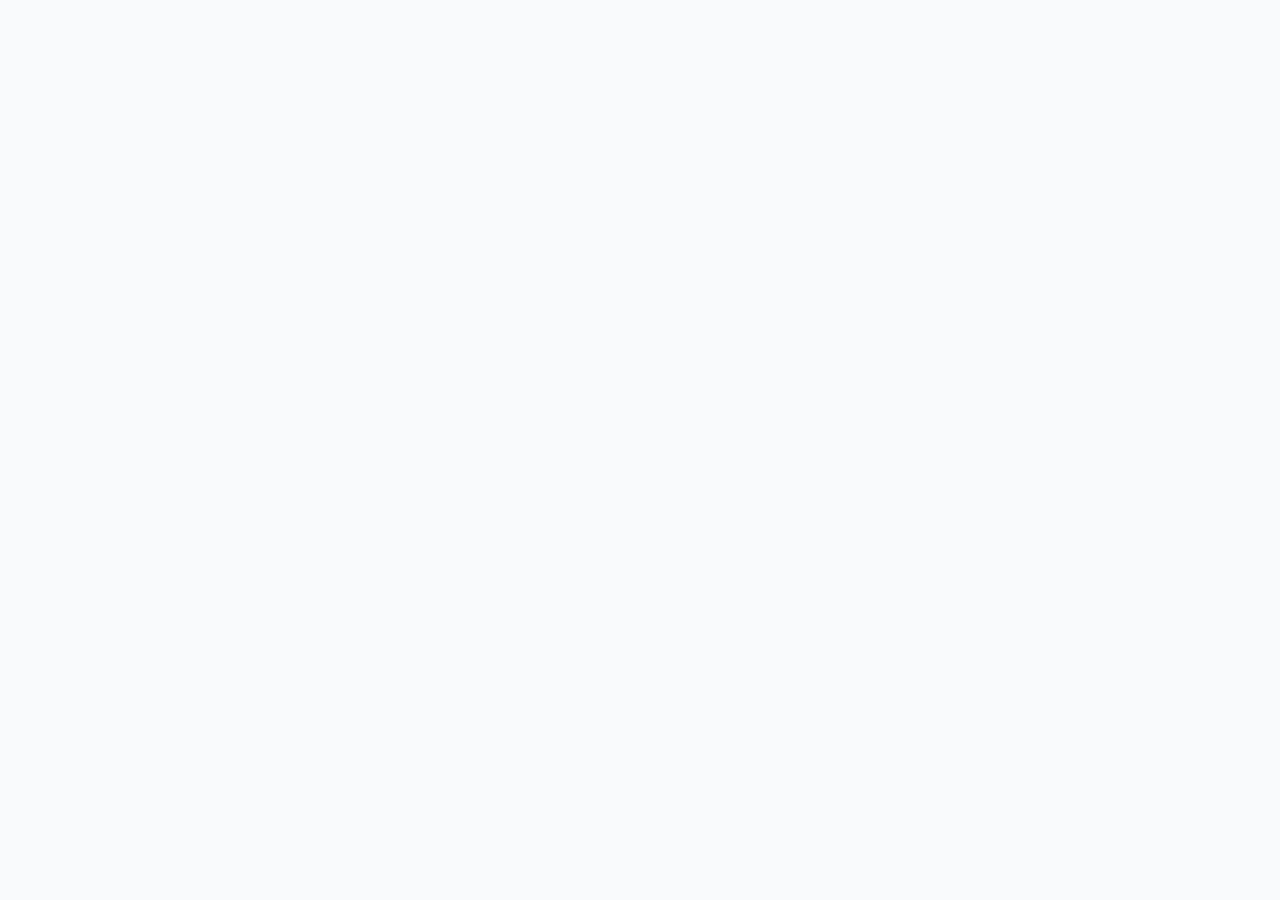
==== AI生物教學課程提示詞.html @ b573939d "feat: update Google Drive links for all 6 modules' files" ====
<!DOCTYPE html>
<html lang="zh-TW">
<head>
  <meta charset="UTF-8" />
  <meta name="viewport" content="width=device-width, initial-scale=1.0" />
  <title>高中生物提示詞生成平台</title>
  <script src="https://cdn.tailwindcss.com"></script>
  <!-- 引入 React 與 ReactDOM -->
  <script crossorigin src="https://unpkg.com/react@18/umd/react.production.min.js"></script>
  <script crossorigin src="https://unpkg.com/react-dom@18/umd/react-dom.production.min.js"></script>
  <!-- 引入 Babel 用於瀏覽器端編譯 JSX -->
  <script src="https://unpkg.com/@babel/standalone@7.26.4/babel.min.js"></script>
  <style>
    body {
      font-family: 'Inter', system-ui, -apple-system, sans-serif;
      background-color: #f8fafc;
    }
    ::-webkit-scrollbar {
      width: 8px;
      height: 8px;
    }
    ::-webkit-scrollbar-track {
      background: #f1f1f1;
    }
    ::-webkit-scrollbar-thumb {
      background: #ccc;
      border-radius: 4px;
    }
    ::-webkit-scrollbar-thumb:hover {
      background: #aaa;
    }
    @keyframes fadeIn {
      from { opacity: 0; transform: translateY(10px); }
      to { opacity: 1; transform: translateY(0); }
    }
    .animate-fade-in {
      animation: fadeIn 0.4s ease-out forwards;
    }
    .custom-scrollbar::-webkit-scrollbar {
      width: 6px;
    }
  </style>
</head>
<body>
  <div id="root"></div>

  <script type="text/babel">
    const { useState, useEffect } = React;

    // --- 1. 自動化圖示組件 (解決 ReferenceError 問題) ---
    const createIcon = (paths) => ({ size = 24, className = "" }) => (
      <svg width={size} height={size} className={className} viewBox="0 0 24 24" stroke="currentColor" strokeWidth="2" fill="none" strokeLinecap="round" strokeLinejoin="round" dangerouslySetInnerHTML={{__html: paths}} />
    );

    const BookText = createIcon('<path d="M4 19.5v-15A2.5 2.5 0 0 1 6.5 2H20v20H6.5a2.5 2.5 0 0 1 0-5H20"/><path d="M8 7h6"/><path d="M8 11h8"/>');
    const FileQuestion = createIcon('<path d="M14.5 2H6a2 2 0 0 0-2 2v16a2 2 0 0 0 2 2h12a2 2 0 0 0 2-2V7.5L14.5 2z"/><polyline points="14 2 14 8 20 8"/><circle cx="12" cy="17" r="1"/><path d="M12 14v-2c1.1 0 2-.9 2-2s-.9-2-2-2-2 .9-2 2"/>');
    const Presentation = createIcon('<path d="M2 3h20"/><path d="M21 3v11a2 2 0 0 1-2 2H5a2 2 0 0 1-2-2V3"/><path d="m7 21 5-5 5 5"/>');
    const Boxes = createIcon('<path d="M2.97 12.92A2 2 0 0 0 2 14.63v3.24a2 2 0 0 0 .97 1.71l3 1.8a2 2 0 0 0 2.06 0L12 19v-5.5l-5-3-4.03 2.42Z"/><path d="m7 16.5-4.74-2.85"/><path d="m7 16.5 5-3"/><path d="M7 16.5v5.17"/><path d="M12 13.5V8L7 5l-4.03 2.42A2 2 0 0 0 2 9.13v3.24a2 2 0 0 0 .97 1.71l3 1.8l5-3Z"/><path d="m7 11.5-4.74-2.85"/><path d="M7 11.5 12 8"/><path d="M21.03 12.92A2 2 0 0 1 22 14.63v3.24a2 2 0 0 1-.97 1.71l-3 1.8a2 2 0 0 1-2.06 0L12 19v-5.5l5-3 4.03 2.42Z"/><path d="m17 16.5 4.74-2.85"/><path d="m17 16.5-5-3"/><path d="M17 16.5v5.17"/>');
    const Image = createIcon('<rect width="18" height="18" x="3" y="3" rx="2" ry="2"/><circle cx="9" cy="9" r="2"/><path d="m21 15-3.086-3.086a2 2 0 0 0-2.828 0L6 21"/>');
    const Check = createIcon('<path d="M20 6 9 17l-5-5"/>');
    const Copy = createIcon('<rect width="14" height="14" x="8" y="8" rx="2" ry="2"/><path d="M4 16c-1.1 0-2-.9-2-2V4c0-1.1.9-2 2-2h10c1.1 0 2 .9 2 2"/>');
    const ExternalLink = createIcon('<path d="M15 3h6v6"/><path d="M10 14 21 3"/><path d="M18 13v6a2 2 0 0 1-2 2H5a2 2 0 0 1-2-2V8a2 2 0 0 1 2-2h6"/>');
    const Info = createIcon('<circle cx="12" cy="12" r="10"/><path d="M12 16v-4"/><path d="M12 8h.01"/>');
    const BookOpen = createIcon('<path d="M2 3h6a4 4 0 0 1 4 4v14a3 3 0 0 0-3-3H2z"/><path d="M22 3h-6a4 4 0 0 0-4 4v14a3 3 0 0 1 3-3h7z"/>');
    const Clock = createIcon('<circle cx="12" cy="12" r="10"/><polyline points="12 6 12 12 16 14"/>');
    const Target = createIcon('<circle cx="12" cy="12" r="10"/><circle cx="12" cy="12" r="6"/><circle cx="12" cy="12" r="2"/>');
    const Users = createIcon('<path d="M16 21v-2a4 4 0 0 0-4-4H6a4 4 0 0 0-4 4v2"/><circle cx="9" cy="7" r="4"/><path d="M22 21v-2a4 4 0 0 0-3-3.87"/><path d="M16 3.13a4 4 0 0 1 0 7.75"/>');
    const Settings = createIcon('<path d="M12.22 2h-.44a2 2 0 0 0-2 2v.18a2 2 0 0 1-1 1.73l-.43.25a2 2 0 0 1-2 0l-.15-.08a2 2 0 0 0-2.73.73l-.22.38a2 2 0 0 0 .73 2.73l.15.1a2 2 0 0 1 1 1.72v.51a2 2 0 0 1-1 1.74l-.15.09a2 2 0 0 0-.73 2.73l.22.38a2 2 0 0 0 2.73.73l.15-.08a2 2 0 0 1 2 0l.43.25a2 2 0 0 1 1 1.73V20a2 2 0 0 0 2 2h.44a2 2 0 0 0 2-2v-.18a2 2 0 0 1 1-1.73l.43-.25a2 2 0 0 1 2 0l.15.08a2 2 0 0 0 2.73-.73l.22-.39a2 2 0 0 0-.73-2.73l-.15-.08a2 2 0 0 1-1-1.74v-.5a2 2 0 0 1 1-1.74l.15-.09a2 2 0 0 0 .73-2.73l-.22-.38a2 2 0 0 0-2.73-.73l-.15.08a2 2 0 0 1-2 0l-.43-.25a2 2 0 0 1-1-1.73V4a2 2 0 0 0-2-2z"/><circle cx="12" cy="12" r="3"/>');
    const AlertCircle = createIcon('<circle cx="12" cy="12" r="10"/><line x1="12" x2="12" y1="8" y2="12"/><line x1="12" x2="12.01" y1="16" y2="16"/>');
    const SlidersHorizontal = createIcon('<line x1="21" x2="14" y1="4" y2="4"/><line x1="10" x2="3" y1="4" y2="4"/><line x1="21" x2="12" y1="12" y2="12"/><line x1="8" x2="3" y1="12" y2="12"/><line x1="21" x2="16" y1="20" y2="20"/><line x1="12" x2="3" y1="20" y2="20"/><line x1="14" x2="14" y1="2" y2="6"/><line x1="8" x2="8" y1="10" y2="14"/><line x1="16" x2="16" y1="18" y2="22"/>');
    const Palette = createIcon('<circle cx="13.5" cy="6.5" r=".5"/><circle cx="17.5" cy="10.5" r=".5"/><circle cx="8.5" cy="7.5" r=".5"/><circle cx="6.5" cy="12.5" r=".5"/><path d="M12 2C6.5 2 2 6.5 2 12s4.5 10 10 10c.926 0 1.648-.746 1.648-1.688 0-.437-.18-.835-.437-1.125-.29-.289-.438-.652-.438-1.125a1.64 1.64 0 0 1 1.668-1.668h1.996c3.051 0 5.555-2.503 5.555-5.554C21.965 6.012 17.461 2 12 2z"/>');
    const Signal = createIcon('<path d="M2 20h.01"/><path d="M7 20v-4"/><path d="M12 20v-8"/><path d="M17 20V8"/><path d="M22 4v16"/>');
    const FileText = createIcon('<path d="M14.5 2H6a2 2 0 0 0-2 2v16a2 2 0 0 0 2 2h12a2 2 0 0 0 2-2V7.5L14.5 2z"/><polyline points="14 2 14 8 20 8"/><line x1="16" x2="8" y1="13" y2="13"/><line x1="16" x2="8" y1="17" y2="17"/><line x1="10" x2="8" y1="9" y2="9"/>');
    const Database = createIcon('<ellipse cx="12" cy="5" rx="9" ry="3"/><path d="M21 12c0 1.66-4 3-9 3s-9-1.34-9-3"/><path d="M3 5v14c0 1.66 4 3 9 3s9-1.34 9-3V5"/>');
    const Key = createIcon('<circle cx="7.5" cy="15.5" r="5.5"/><path d="m21 2-9.6 9.6"/><path d="m15.5 7.5 3 3L22 7l-3-3"/>');
    const Table = createIcon('<rect width="18" height="18" x="3" y="3" rx="2" ry="2"/><line x1="3" x2="21" y1="9" y2="9"/><line x1="3" x2="21" y1="15" y2="15"/><line x1="9" x2="9" y1="9" y2="21"/><line x1="15" x2="15" y1="9" y2="21"/>');
    const PenTool = createIcon('<path d="m12 19 7-7 3 3-7 7-3-3z"/><path d="m18 13-1.5-7.5L2 2l3.5 14.5L13 18l5-5z"/><path d="m2 2 7.586 7.586"/><circle cx="11" cy="11" r="2"/>');
    const Zap = createIcon('<polygon points="13 2 3 14 12 14 11 22 21 10 12 10 13 2"/>');
    const Layout = createIcon('<rect width="18" height="18" x="3" y="3" rx="2" ry="2"/><line x1="3" x2="21" y1="9" y2="9"/><line x1="9" x2="9" y1="9" y2="21"/>');
    const MessageSquarePlus = createIcon('<path d="M21 15a2 2 0 0 1-2 2H7l-4 4V5a2 2 0 0 1 2-2h14a2 2 0 0 1 2 2v10z"/><line x1="9" x2="15" y1="10" y2="10"/><line x1="12" x2="12" y1="7" y2="13"/>');
    const Layers = createIcon('<polygon points="12 2 2 7 12 12 22 7 12 2"/><polyline points="2 12 12 17 22 12"/><polyline points="2 17 12 22 22 17"/>');
    const Eye = createIcon('<path d="M2 12s3-7 10-7 10 7 10 7-3 7-10 7-10-7-10-7Z"/><circle cx="12" cy="12" r="3"/>');
    const ChevronUp = createIcon('<path d="m18 15-6-6-6 6"/>');
    const ChevronDown = createIcon('<path d="m6 9 6 6 6-6"/>');
    const Wand2 = createIcon('<path d="m21.64 3.64-1.28-1.28a1.21 1.21 0 0 0-1.72 0L2.36 18.64a1.21 1.21 0 0 0 0 1.72l1.28 1.28a1.2 1.2 0 0 0 1.72 0L21.64 5.36a1.21 1.21 0 0 0 0-1.72Z"/><path d="m14 7 3 3"/><path d="M5 6v4"/><path d="M19 14v4"/><path d="M10 2v2"/><path d="M7 8H3"/><path d="M21 16h-4"/><path d="M11 3H9"/>');
    const HelpCircle = createIcon('<circle cx="12" cy="12" r="10"/><path d="M9.09 9a3 3 0 0 1 5.83 1c0 2-3 3-3 3"/><line x1="12" x2="12.01" y1="17" y2="17"/>');
    const CheckSquare = createIcon('<rect width="18" height="18" x="3" y="3" rx="2" ry="2"/><polyline points="9 11 12 14 22 4"/>');
    const Square = createIcon('<rect width="18" height="18" x="3" y="3" rx="2" ry="2"/>');

    // --- 2. 類型與常數定義 (精確對齊 source code) ---
    const ModuleType = { LESSON_PLAN: 'LESSON_PLAN', QUESTION: 'QUESTION', MATERIALS: 'MATERIALS', SLIDES: 'SLIDES', INFOGRAPHIC: 'INFOGRAPHIC' };
    const GradeLevel = { GRADE_1: '高中一年級 (一般程度)', GRADE_2: '高中二年級 (已具基礎)', GRADE_3: '高中三年級 (升學導向)' };
    const StudentLevel = { BASIC: '基礎班 (需多譬喻/圖解)', NORMAL: '普通班 (標準進度)', ADVANCED: '資優班 (延伸閱讀/高階思考)', REMEDIAL: '補救教學 (步驟拆解/慢進度)' };
    const BloomLevel = { REMEMBER: '★☆☆☆☆ 基礎認知 (定義/記憶)', APPLY: '★★☆☆☆ 簡易應用 (公式/推論)', ANALYZE: '★★★☆☆ 中等整合 (連結/圖表)', EVALUATE: '★★★★☆ 進階分析 (批判/變因)', CREATE: '★★★★★ 挑戰探究 (創新/設計)' };
    const SlideStyle = {
      PRACTICE_DRILL: '例題演練風 (步驟解析)', KEY_POINT_FOCUSED: '重點導向簡報 (條列主導)', TEXTBOOK_MAPPING: '課本對照風 (概念 + 例題)', CLASSROOM_ACTIVITY: '課堂活動風 (互動式問題)', EXAM_REVIEW: '考試複習風 (考點框架)',
      RETRO_COMIC: '復古漫畫動作藍圖 (Retro-Comic Action Blueprint)', BLUEPRINT: '工程藍圖示意圖 (Engineering Blueprint Schematic)', THERMAL: '熱成像數據科技風 (Thermal Insight Tech)', NEUMORPHIC: '紐莫變形科技圖解 (Neumorphic Tech Schematic)', RISOGRAPH: '孔版印刷 復古普普風 (Risograph / Retro-Pop)', MANGA: '日式漫畫教學風格 (Manga / Instructional Comic)', CYBERPUNK: '賽博龐克抬頭顯示器 (Cyberpunk / Dark Mode HUD)', DINER: '美式復古餐廳 海報 (American Diner Vintage Americana)', SUMI_E: '水墨科技卷軸 (Sumi-e Tech Scroll / Neo-Traditional)', SKETCH: '教育手繪筆記 (Educational Sketch-Note / Workshop)', GLASSMORPHISM: '2026趨勢：玻璃擬態 (Glassmorphism)', BENTO: '2026趨勢：便當盒風格 (Bento Box Style)', SWISS: '2026趨勢：瑞士風格 (Swiss Style)'
    };
    const InfographicStyle = { FLAT: '扁平化風格 (Flat Design)', ISOMETRIC: '等距 2.5D 風格 (Isometric Style)', HAND_DRAWN: '手繪塗鴉風格 (Hand-Drawn)', MINIMALIST: '極簡主義風格 (Minimalist)', VINTAGE: '復古報紙風格 (Vintage)', CYBERPUNK: '賽博龐克風格 (Cyberpunk)', CLAY_3D: '3D 黏土動畫風 (3D Clay)', DASHBOARD: '數據儀表板風格 (Dashboard UI)' };
    const SlideImageSource = { AI_GENERATED: '使用 AI 自動生成', SOURCE_FILE: '使用來源檔案中的圖片 (引用課本/講義)' };

    // 同步完整的 TEXTBOOK_DATA
    const TEXTBOOK_DATA = {
      "高中生物(全)": [
        { title: "第1章：細胞的構造與功能", sections: ["第1節：細胞學說的發展", "第2節：細胞的構造與功能", "第3節：細胞與能量", "第4節：細胞分裂"] },
        { title: "第2章：生殖與遺傳", sections: ["第1節：性狀的遺傳", "第2節：染色體與遺傳", "第3節：遺傳物質", "第4節：遺傳變異與環境因子影響性狀的表現", "第5節：遺傳工程技術及其應用"] },
        { title: "第3章：演化與生物多樣性", sections: ["第1節：演化理論的發展", "第2節：分類與演化"] }
      ],
      "選修生物(一)": [
        { title: "第1章：細胞的構造與功能", sections: ["第1節：細胞的分子組成", "第2節：細胞的構造", "第3節：細胞的生命歷程"] },
        { title: "第2章：細胞的代謝與能量", sections: ["第1節：生物中的化學反應", "第2節：能量流轉與生命維持的關係", "第3節：呼吸作用"] },
        { title: "第3章：生殖與遺傳", sections: ["第1節：染色體與遺傳", "第2節：遺傳物質的研究歷程", "第3節：DNA的複製", "第4節：基因的表現", "第5節：遺傳變異", "第6節：生物科技的應用"] }
      ],
      "選修生物(二)": [
        { title: "第1章：生命的起源與演化", sections: ["第1節：生源說與無生源說", "第2節：有機演化", "第3節：原核細胞的形成", "第4節：真核細胞的形成"] },
        { title: "第2章：植物體的組成層次", sections: ["第1節：植物的組成層次", "第2節：營養器官的構造與功能"] },
        { title: "第3章：植物的營養與生殖", sections: ["第1節：光合作用", "第2節：植物的物質吸收與運輸"] },
        { title: "第4章：植物對刺激的反應", sections: ["第1節：植物的生殖", "第2節：植物體生理作用的調節", "第3節：植物對環境刺激的反應"] }
      ],
      "選修生物(三)": [
        { title: "第1章：動物體的構造與功能", sections: ["第1節：動物體的組成層次", "第2節：恆定性"] },
        { title: "第2章：動物體的物質交換與運輸", sections: ["第1節：動物體的循環", "第2節：動物體的消化與吸收", "第3節：動物體的呼吸", "第4節：動物體的排泄"] },
        { title: "第3章：動物體的感應與協調", sections: ["第1節：神經系統", "第2節：內分泌系統", "第3節：免疫系統"] },
        { title: "第4章：動物體的生殖與胚胎發育", sections: ["第1節：男性的生殖系統與配子的形成", "第2節：女性的生殖系統", "第3節：女性的生殖週期"] }
      ],
      "選修生物(四)": [
        { title: "第1章：演化", sections: ["第1節：演化理論的發展", "第2節：族群的演化", "第3節：族群演化的機制", "第4節：演化與物種形成"] },
        { title: "第2章：生物與環境交互作用", sections: ["第1節：個體與族群", "第2節：群集", "第3節：生態系"] },
        { title: "第3章：生物多樣性與保育", sections: ["第1節：生物多樣性", "第2節：臺灣的生物多樣性", "第3節：生物多樣性的保育"] }
      ]
    };
    const BOOK_VERSIONS = ["高中生物(全)", "選修生物(一)", "選修生物(二)", "選修生物(三)", "選修生物(四)"];

    const DURATION_OPTIONS = [
      { label: "單節課 (50分鐘)", value: "50m", desc: "引起動機(5m) -> 發展(35m) -> 結語(10m)" },
      { label: "微課程 (25分鐘)", value: "25m", desc: "晨考檢討或快速複習" },
      { label: "雙節課 (100分鐘)", value: "100m", desc: "完整「引起→發展→實作→評量」循環" },
      { label: "長時程 (120分鐘+)", value: "120m+", desc: "實驗操作、PBL 專題研究" }
    ];

    const TEACHING_METHOD_GROUPS = [
      { label: "探究式 (Inquiry)", options: ["5E 探究教學法 (Engage, Explore, Explain, Elaborate, Evaluate)", "POE 教學法 (Predict, Observe, Explain) 預測-觀察-解釋", "IBL 探究式學習 (Inquiry-Based Learning)", "PBL 專題導向學習 (Project-Based Learning)", "問題導向學習 (Problem-Based Learning)", "STEAM 教學法"] },
      { label: "合作式 (Cooperative)", options: ["Jigsaw 拼圖法", "合作學習 (Cooperative Learning)", "TBL 任務導向學習 (Task-Based Learning)", "討論教學法"] },
      { label: "講授式 (Lecture)", options: ["講述教學法", "示範教學法", "案例教學法", "概念圖教學法"] },
      { label: "實作與其他 (Practical & Other)", options: ["實驗教學法", "翻轉教室 (Flipped Classroom)", "自訂教學法"] }
    ];

    const LESSON_PLAN_THEMES = [
      { label: "素養導向類", options: ["能培養學生核心素養的教案", "科學探究與實作能力培養", "批判性思維訓練", "問題解決能力培養", "跨領域整合學習"] },
      { label: "生活應用類", options: ["結合生活情境的教案", "連結時事議題的教案", "環境永續教育", "健康促進教育", "科技素養教育"] },
      { label: "考試導向類", options: ["學測重點複習", "分科測驗準備", "段考重點整理", "實驗操作技能訓練"] },
      { label: "特殊主題類", options: ["科學史融入教學", "性別平等教育", "生命教育", "職涯探索", "原住民族教育", "多元文化教育"] },
      { label: "其他", options: ["自訂"] }
    ];

    const QUESTION_TYPE_GROUPS = [
      { label: "選擇題類", options: ["單選題 (4選1)", "單選題 (5選1)", "多選題 (不限選項數)", "是非題", "配合題"] },
      { label: "填答題類", options: ["填充題", "簡答題", "問答題", "申論題"] },
      { label: "實作題類", options: ["圖表判讀題", "實驗設計題", "數據分析題", "探究實作題"] },
      { label: "素養導向題型", options: ["情境式題組", "跨領域整合題", "閱讀理解題", "資料判讀題"] }
    ];

    const EXPLANATION_TYPES = [
      { label: "僅答案", desc: "適合快速測驗" }, { label: "簡答", desc: "20-30字關鍵說明" }, { label: "詳解", desc: "完整步驟與觀念釐清" }, { label: "深入解析", desc: "包含延伸知識與迷思概念分析" }
    ];

    // 同步完整的 108 課綱指標
    const CURRICULUM_INDICATOR_GROUPS = [
      {
        label: "A. 科學探究能力 (Scientific Inquiry)",
        options: [
          { id: "A1-想像創造", desc: "能主動察覺問題，進而設計科學探索與實作" },
          { id: "A2-推理論證", desc: "能對變數的性質與影響做適當的解釋" },
          { id: "A3-批判思考", desc: "能對媒體報導或網路資訊的內容進行批判" },
          { id: "A4-建立模型", desc: "能根據科學理論建立模型並應用於解決問題" }
        ]
      },
      {
        label: "B. 問題解決能力 (Problem Solving)",
        options: [
          { id: "B1-觀察與定題", desc: "能從日常生活察覺問題並提出探究議題" },
          { id: "B2-計畫與執行", desc: "能設計適當的實驗步驟並正確操作儀器" },
          { id: "B3-分析與發現", desc: "能由實驗數據分析規律並提出合理解釋" },
          { id: "B4-討論與傳達", desc: "能正確運用科學語言呈現探究成果" }
        ]
      },
      {
        label: "C. 生物學核心概念 (Core Concepts)",
        options: [
          { id: "C1-細胞的構造與功能", desc: "了解細胞的基本構造與生理功能" },
          { id: "C2-遺傳與生命延續", desc: "認識遺傳的基本原理與生命延續現象" },
          { id: "C3-演化與多樣性", desc: "理解生物演化與多樣性的形成機制" },
          { id: "C4-生態系與環境", desc: "了解生態系的組成與人類對環境的影響" },
          { id: "C5-應用生物學", desc: "認識生物科技在生活與產業上的應用" }
        ]
      },
      {
        label: "D. 科學態度與素養 (Attitude & Literacy)",
        options: [
          { id: "D1-科學探究興趣", desc: "培養主動學習與探索科學現象的興趣" },
          { id: "D2-科學思考習慣", desc: "養成以科學方法思考問題的習慣" },
          { id: "D3-珍愛生命", desc: "培養尊重生命、珍惜資源的態度" },
          { id: "D4-環境保護意識", desc: "具備環境保護與永續發展的理念" }
        ]
      },
      {
        label: "E. 跨領域素養 (Interdisciplinary)",
        options: [
          { id: "E1-閱讀理解", desc: "能閱讀並理解科普文章的內容" },
          { id: "E2-數據判讀", desc: "能判讀圖表並進行數據分析" },
          { id: "E3-跨科整合", desc: "能整合不同學科知識解決問題" },
          { id: "E4-社會議題探討", desc: "能探討生物科學相關的社會議題" }
        ]
      }
    ];

    const QUICK_TEMPLATES = [
      { id: 'lecture', label: '傳統講述', config: { method: '講述教學法', duration: '50m', lessonPlanTheme: '段考重點整理' } },
      { id: 'inquiry', label: '探究實驗', config: { method: '5E 探究教學法 (Engage, Explore, Explain, Elaborate, Evaluate)', duration: '100m', lessonPlanTheme: '科學探究與實作能力培養' } },
      { id: 'literacy', label: '素養導向', config: { method: 'PBL 專題導向學習 (Project-Based Learning)', duration: '100m', lessonPlanTheme: '跨領域整合學習' } }
    ];

    const MATERIAL_STYLES = ["課堂用講義 (Lecture Handout)", "閱讀理解學習單 (Reading Worksheet)", "實驗操作指引 (Lab Guide)", "心智圖 / 概念圖 (Concept Map)", "重點整理懶人包 (Summary Cheat Sheet)", "課後複習卷 (Review Sheet)"];
    const MATERIAL_DIFFICULTIES = ["簡易 (Remedial) - 強調基礎定義與圖像輔助", "標準 (Standard) - 符合課本進度與難度", "進階 (Advanced) - 包含延伸閱讀與挑戰題"];
    const MATERIAL_LENGTHS = ["10 分鐘微閱讀 (Short)", "1 堂課 (40-50分鐘) (Standard)", "2 堂課深度探究 (Deep Dive)"];
    const MATERIAL_SOURCES = ["課本文本", "補充講義", "習作簿", "實驗紀錄簿", "歷屆考題", "科普新聞"];
    const KEYWORD_FORMATS = ["名詞 : 白話定義 (Standard Definition)", "名詞 : 挖空填詞 (Cloze Test)", "名詞 : 英文對照 (Bilingual)", "名詞 : 圖像聯想 (Visual Mnemonic)"];
    const TABLE_FORMATS = ["比較表格 (Comparison Table)", "流程圖解 (Process Flowchart)", "優缺點分析 (Pros & Cons)", "時間軸 (Timeline)"];
    const EXAMPLE_FORMATS = ["單選題 + 解析", "簡答題 + 參考答案", "計算題 + 步驟詳解", "圖表判讀題"];
    const PRACTICE_FORMATS = ["類題演練 (Similar Questions)", "進階挑戰 (Advanced Application)", "素養混合題組 (Mixed Type)"];
    const SLIDE_STRUCTURES = ["標準結構 (標題→目標→內容→總結)", "5E 教學模式 (投入→探索→解釋→精緻化→評量)", "POE 結構 (預測→觀察→解釋)", "問題導向 (問題→探究→解決→應用)", "翻轉教學 (課前任務→課堂討論→課後延伸)", "自訂結構"];
    const VISUAL_DENSITIES = ["高圖像（每頁1-2張圖片為主）", "平衡型（圖文各半）", "文字為主（少圖多文字說明）", "極簡風（每頁單一重點）"];
    
    // 加上 keywords 提供給 Prompt 邏輯對接
    const INFOGRAPHIC_LAYOUT_OPTIONS = [
      { label: "流程圖 (Flowchart)", value: "Flowchart", keywords: "Connected nodes, directional arrows, step-by-step progression, left-to-right flow" },
      { label: "比較對照 (Comparison)", value: "Comparison", keywords: "Split screen layout, side-by-side comparison, contrasting elements, versus mode" },
      { label: "時間軸 (Timeline)", value: "Timeline", keywords: "Chronological path, milestones, horizontal timeline, sequence of events" },
      { label: "中心輻射 (Mind Map)", value: "MindMap", keywords: "Central hub, radiating branches, mind map structure, network diagram" },
      { label: "數據儀表板 (Data Vis)", value: "DataVis", keywords: "Bar charts, pie charts, percentage rings, big data numbers, statistical layout" }
    ];
    const INFOGRAPHIC_DENSITY_OPTIONS = [
      { label: "極簡重點 (Highlight)", value: "Highlight", keywords: "Minimal content, single focal point, negative space, uncluttered" },
      { label: "標準摘要 (Summary)", value: "Summary", keywords: "Balanced layout, scannable sections, clear hierarchy" },
      { label: "深度詳解 (Detailed)", value: "Detailed", keywords: "Information-rich, comprehensive, complex details, dense data packing" }
    ];
    const INFOGRAPHIC_HIERARCHY_OPTIONS = [
      { label: "強調標題 (Title Focused)", value: "TitleFocused", keywords: "Large bold typography headings, typographic hierarchy, text-driven layout" },
      { label: "強調圖像 (Visual First)", value: "VisualFirst", keywords: "Image-dominant layout, 70% visual content, large central illustration" }
    ];
    const INFOGRAPHIC_COLOR_OPTIONS = [
      { label: "專業信任 (Trustworthy Blue)", value: "Professional", keywords: "Professional color palette, deep blues, crisp whites, and cool grays, corporate feel" },
      { label: "活力吸睛 (Vibrant Pop)", value: "Vibrant", keywords: "High saturation colors, vibrant pop art colors, yellow and purple contrast, bold red accents" },
      { label: "柔和療癒 (Pastel Calming)", value: "Pastel", keywords: "Pastel color palette, Morandi colors, low saturation, calming and soft tones" }
    ];

    // --- 3. 初始狀態設定 ---
    const INITIAL_STATE = {
      bookVersion: '', chapter: '', grade: '', studentLevel: '', duration: '50m', method: '', customMethod: '', theme: '', lessonPlanTheme: '', customLessonPlanTheme: '',
      questionType: ['單選題 (4選1)'], questionConfig: { '單選題 (4選1)': { count: 5, difficulty: '★★☆☆☆ 簡易應用 (公式/推論)' } }, difficulty: '★★☆☆☆ 簡易應用 (公式/推論)', questionCount: 3, explanationType: '詳解',
      slideStyle: '復古漫畫動作藍圖 (Retro-Comic Action Blueprint)', slideImageSource: SlideImageSource.AI_GENERATED, slideCount: 10, slideStructure: SLIDE_STRUCTURES[0], customSlideStructure: '', visualDensity: VISUAL_DENSITIES[1],
      infographicStyle: '', infographicLayout: '', infographicDensity: '', infographicHierarchy: '', infographicColor: '',
      customRequirements: '',
      enableMaterialStyle: true, materialStyle: MATERIAL_STYLES[0], enableMaterialDifficulty: true, materialDifficulty: MATERIAL_DIFFICULTIES[1], enableMaterialLength: true, materialLength: MATERIAL_LENGTHS[1], enableMaterialSource: false, materialSource: [], enableKeywords: true, keywordsFormat: KEYWORD_FORMATS[0], customKeywords: '', enableTables: true, tablesFormat: TABLE_FORMATS[0], enableExamples: false, examplesFormat: EXAMPLE_FORMATS[0], enablePractice: false, practiceFormat: PRACTICE_FORMATS[0],
      curriculumIndicators: []
    };

    const TAB_CONFIG = [
      { id: ModuleType.LESSON_PLAN, label: '教案提示詞', icon: BookText, color: 'text-blue-600' },
      { id: ModuleType.QUESTION, label: '題目提示詞', icon: FileQuestion, color: 'text-orange-600' },
      { id: ModuleType.MATERIALS, label: '教材提示詞', icon: Boxes, color: 'text-emerald-600' },
      { id: ModuleType.SLIDES, label: '簡報提示詞', icon: Presentation, color: 'text-indigo-600' },
      { id: ModuleType.INFOGRAPHIC, label: '圖表提示詞', icon: Image, color: 'text-pink-600' },
    ];

    // --- 4. 子組件：預覽面板 ---
    const PreviewPanel = ({ state }) => {
      const isComplete = state.bookVersion && state.chapter;
      return (
        <div className="bg-white rounded-xl shadow-sm border border-slate-200 p-6 sticky top-6 lg:static">
          <h3 className="text-lg font-bold text-slate-800 mb-4 flex items-center gap-2">
            <span className="w-2 h-6 bg-blue-500 rounded-full"></span>設定預覽 (Live Summary)
          </h3>
          {!isComplete ? (
            <div className="p-4 bg-red-50 text-red-600 rounded-lg text-sm mb-4 border border-red-100 flex items-start gap-2">
               <div className="mt-0.5">⚠️</div>
               <div><strong>設定未完成</strong><p>請至少選擇「冊次」與「章節」以啟用生成功能。</p></div>
            </div>
          ) : (
            <div className="p-4 bg-green-50 text-green-700 rounded-lg text-sm mb-4 border border-green-100 flex items-center gap-2">
              <div className="text-lg">✅</div><div>設定已就緒，隨時可生成！</div>
            </div>
          )}
          <div className="space-y-4">
            <div className="border-b border-slate-100 pb-3">
              <div className="text-xs text-slate-500 uppercase tracking-wider mb-1">基礎範圍</div>
              <div className="font-medium text-slate-900 flex items-center gap-2">
                <BookOpen size={16} className="text-blue-500" />{state.bookVersion || "未選擇冊次"}
              </div>
              <div className="font-medium text-slate-900 pl-6 text-sm mt-1">{state.chapter ? `CH: ${state.chapter}` : "未輸入章節"}</div>
            </div>
            <div className="border-b border-slate-100 pb-3">
              <div className="text-xs text-slate-500 uppercase tracking-wider mb-1">教學核心</div>
              <div className="space-y-2">
                <div className="flex items-center gap-2 text-sm text-slate-700"><Users size={16} className="text-orange-500" /><span>{state.grade ? state.grade.split(' ')[0] : '-'}</span></div>
                <div className="flex items-center gap-2 text-sm text-slate-700"><Clock size={16} className="text-orange-500" /><span>{state.duration || '-'}</span></div>
                <div className="flex items-center gap-2 text-sm text-slate-700"><Target size={16} className="text-orange-500" /><span>{state.method || '-'}</span></div>
              </div>
            </div>
            {state.curriculumIndicators.length > 0 && (
              <div>
                <div className="text-xs text-slate-500 uppercase tracking-wider mb-1">課綱指標</div>
                <div className="flex flex-wrap gap-1">
                  {state.curriculumIndicators.map(id => (
                    <span key={id} className="px-2 py-0.5 bg-slate-100 text-slate-600 rounded text-xs">{id}</span>
                  ))}
                </div>
              </div>
            )}
          </div>
        </div>
      );
    };

    // --- 5. 子組件：生成表單 ---
    const GeneratorForm = ({ type, state, onChange, onGenerate, isGenerating }) => {
      const [showAdvanced, setShowAdvanced] = useState(false);

      const handleBookChange = (newBook) => { onChange({ bookVersion: newBook, chapter: '' }); };
      const handleTemplateClick = (templateId) => {
        const template = QUICK_TEMPLATES.find(t => t.id === templateId);
        if (template) onChange(template.config);
      };
      const toggleQuestionType = (typeStr) => {
        const currentTypes = state.questionType || [];
        const currentConfig = state.questionConfig || {};
        if (currentTypes.includes(typeStr)) {
          onChange({ questionType: currentTypes.filter(t => t !== typeStr) });
        } else {
          const newConfig = { ...currentConfig };
          if (!newConfig[typeStr]) newConfig[typeStr] = { count: 3, difficulty: state.difficulty || '★★☆☆☆ 簡易應用 (公式/推論)' };
          onChange({ questionType: [...currentTypes, typeStr], questionConfig: newConfig });
        }
      };
      const updateQuestionConfig = (typeStr, field, value) => {
         const currentConfig = state.questionConfig || {};
         const typeConfig = currentConfig[typeStr] || { count: 3, difficulty: '★★☆☆☆ 簡易應用 (公式/推論)' };
         onChange({ questionConfig: { ...currentConfig, [typeStr]: { ...typeConfig, [field]: value } } });
      };
      const toggleMaterialSource = (source) => {
        const currentSources = state.materialSource || [];
        if (currentSources.includes(source)) onChange({ materialSource: currentSources.filter(s => s !== source) });
        else onChange({ materialSource: [...currentSources, source] });
      };

      const isFormValid = state.bookVersion !== '' && state.chapter !== '';
      const currentBookData = state.bookVersion ? TEXTBOOK_DATA[state.bookVersion] : [];

      const renderBasicSection = () => (
        <div className="bg-blue-50/50 border border-blue-100 rounded-xl p-5 mb-4">
          <div className="flex items-center gap-2 mb-3 text-blue-800 font-semibold"><Settings size={18} /><h2>基本設定 (Foundation)</h2></div>
          <div className="grid grid-cols-1 md:grid-cols-2 gap-4">
            <div>
              <label className="block text-sm font-medium text-slate-700 mb-1">冊次選擇 <span className="text-red-500">*</span></label>
              <select className="w-full rounded-lg border-slate-300 border p-2.5 focus:ring-2 focus:ring-blue-500 outline-none bg-white" value={state.bookVersion} onChange={(e) => handleBookChange(e.target.value)}>
                <option value="">請選擇冊次</option>
                {BOOK_VERSIONS.map(v => <option key={v} value={v}>{v}</option>)}
              </select>
            </div>
            <div>
              <label className="block text-sm font-medium text-slate-700 mb-1">章節 / 重點 <span className="text-red-500">*</span></label>
              <select className={`w-full rounded-lg border p-2.5 focus:ring-2 focus:ring-blue-500 outline-none bg-white ${!state.chapter && state.bookVersion ? 'border-red-300 bg-red-50/30' : 'border-slate-300'}`} value={state.chapter} onChange={(e) => onChange({ chapter: e.target.value })} disabled={!state.bookVersion}>
                <option value="">{state.bookVersion ? "請選擇章節或單元" : "請先選擇冊次"}</option>
                {currentBookData && currentBookData.map((chapter) => (
                  <optgroup key={chapter.title} label={chapter.title}>
                    <option value={chapter.title}>📂 全章：{chapter.title}</option>
                    {chapter.sections.map((section) => <option key={section} value={`${chapter.title} ${section}`}>📄 {section}</option>)}
                  </optgroup>
                ))}
              </select>
              {!state.chapter && <p className="text-xs text-red-500 mt-1 flex items-center gap-1"><AlertCircle size={12} /> {state.bookVersion ? "必填欄位" : "請先選擇左側冊次"}</p>}
            </div>
          </div>
        </div>
      );

      const renderMaterialsCore = () => (
        <div className="space-y-4">
          <div className="flex items-center gap-2 mb-2 text-emerald-800 font-semibold px-1"><SlidersHorizontal size={18} /><h2>細項設定 (Detailed Settings)</h2></div>
          <div className="grid grid-cols-1 md:grid-cols-2 gap-4">
            {/* 各細項設定區塊...保持原先良好的排版結構 */}
            <div className="bg-white border border-slate-200 rounded-xl p-4 shadow-sm hover:border-emerald-300 transition-colors">
              <div className="flex items-center justify-between mb-3">
                 <div className="flex items-center gap-2"><div className="w-8 h-8 rounded-full bg-orange-100 text-orange-600 flex items-center justify-center"><Palette size={16} /></div><span className="font-bold text-slate-800">教材樣式</span></div>
                 <label className="relative inline-flex items-center cursor-pointer">
                   <input type="checkbox" className="sr-only peer" checked={state.enableMaterialStyle} onChange={(e) => onChange({ enableMaterialStyle: e.target.checked })} />
                   <div className="w-11 h-6 bg-slate-200 peer-focus:outline-none peer-focus:ring-2 peer-focus:ring-emerald-300 rounded-full peer peer-checked:after:translate-x-full peer-checked:after:border-white after:content-[''] after:absolute after:top-[2px] after:left-[2px] after:bg-white after:border-gray-300 after:border after:rounded-full after:h-5 after:w-5 after:transition-all peer-checked:bg-orange-500"></div>
                 </label>
              </div>
              {state.enableMaterialStyle && (
                <div className="mt-2 animate-fade-in">
                  <select className="w-full rounded-lg border-slate-300 border p-2 text-sm focus:ring-emerald-500 outline-none" value={state.materialStyle} onChange={(e) => onChange({ materialStyle: e.target.value })}>
                    {MATERIAL_STYLES.map(s => <option key={s} value={s}>{s}</option>)}
                  </select>
                </div>
              )}
            </div>
            
            <div className="bg-white border border-slate-200 rounded-xl p-4 shadow-sm hover:border-emerald-300 transition-colors">
              <div className="flex items-center justify-between mb-3">
                 <div className="flex items-center gap-2"><div className="w-8 h-8 rounded-full bg-orange-100 text-orange-600 flex items-center justify-center"><Signal size={16} /></div><span className="font-bold text-slate-800">難度設定</span></div>
                 <label className="relative inline-flex items-center cursor-pointer">
                   <input type="checkbox" className="sr-only peer" checked={state.enableMaterialDifficulty} onChange={(e) => onChange({ enableMaterialDifficulty: e.target.checked })} />
                   <div className="w-11 h-6 bg-slate-200 peer-focus:outline-none peer-focus:ring-2 peer-focus:ring-emerald-300 rounded-full peer peer-checked:after:translate-x-full peer-checked:after:border-white after:content-[''] after:absolute after:top-[2px] after:left-[2px] after:bg-white after:border-gray-300 after:border after:rounded-full after:h-5 after:w-5 after:transition-all peer-checked:bg-orange-500"></div>
                 </label>
              </div>
              {state.enableMaterialDifficulty && (
                <div className="mt-2 animate-fade-in">
                  <select className="w-full rounded-lg border-slate-300 border p-2 text-sm focus:ring-emerald-500 outline-none" value={state.materialDifficulty} onChange={(e) => onChange({ materialDifficulty: e.target.value })}>
                    {MATERIAL_DIFFICULTIES.map(s => <option key={s} value={s}>{s}</option>)}
                  </select>
                </div>
              )}
            </div>

            <div className="bg-white border border-slate-200 rounded-xl p-4 shadow-sm hover:border-emerald-300 transition-colors">
              <div className="flex items-center justify-between mb-3">
                 <div className="flex items-center gap-2"><div className="w-8 h-8 rounded-full bg-orange-100 text-orange-600 flex items-center justify-center"><FileText size={16} /></div><span className="font-bold text-slate-800">份量</span></div>
                 <label className="relative inline-flex items-center cursor-pointer">
                   <input type="checkbox" className="sr-only peer" checked={state.enableMaterialLength} onChange={(e) => onChange({ enableMaterialLength: e.target.checked })} />
                   <div className="w-11 h-6 bg-slate-200 peer-focus:outline-none peer-focus:ring-2 peer-focus:ring-emerald-300 rounded-full peer peer-checked:after:translate-x-full peer-checked:after:border-white after:content-[''] after:absolute after:top-[2px] after:left-[2px] after:bg-white after:border-gray-300 after:border after:rounded-full after:h-5 after:w-5 after:transition-all peer-checked:bg-orange-500"></div>
                 </label>
              </div>
              {state.enableMaterialLength && (
                <div className="mt-2 animate-fade-in">
                  <select className="w-full rounded-lg border-slate-300 border p-2 text-sm focus:ring-emerald-500 outline-none" value={state.materialLength} onChange={(e) => onChange({ materialLength: e.target.value })}>
                    {MATERIAL_LENGTHS.map(s => <option key={s} value={s}>{s}</option>)}
                  </select>
                </div>
              )}
            </div>

            <div className="bg-white border border-slate-200 rounded-xl p-4 shadow-sm hover:border-emerald-300 transition-colors">
              <div className="flex items-center justify-between mb-3">
                 <div className="flex items-center gap-2"><div className="w-8 h-8 rounded-full bg-orange-100 text-orange-600 flex items-center justify-center"><Database size={16} /></div><span className="font-bold text-slate-800">資料來源 (可複選)</span></div>
                 <label className="relative inline-flex items-center cursor-pointer">
                   <input type="checkbox" className="sr-only peer" checked={state.enableMaterialSource} onChange={(e) => onChange({ enableMaterialSource: e.target.checked })} />
                   <div className="w-11 h-6 bg-slate-200 peer-focus:outline-none peer-focus:ring-2 peer-focus:ring-emerald-300 rounded-full peer peer-checked:after:translate-x-full peer-checked:after:border-white after:content-[''] after:absolute after:top-[2px] after:left-[2px] after:bg-white after:border-gray-300 after:border after:rounded-full after:h-5 after:w-5 after:transition-all peer-checked:bg-orange-500"></div>
                 </label>
              </div>
              {state.enableMaterialSource && (
                <div className="mt-2 animate-fade-in flex flex-wrap gap-2">
                  {MATERIAL_SOURCES.map(src => (
                    <button key={src} onClick={() => toggleMaterialSource(src)} className={`px-2 py-1 text-xs rounded border transition-colors ${state.materialSource.includes(src) ? 'bg-orange-100 border-orange-300 text-orange-800' : 'bg-slate-50 border-slate-200 text-slate-600 hover:bg-slate-100'}`}>
                      {src} {state.materialSource.includes(src) ? '×' : '+'}
                    </button>
                  ))}
                </div>
              )}
            </div>

            <div className="bg-white border border-slate-200 rounded-xl p-4 shadow-sm hover:border-emerald-300 transition-colors">
              <div className="flex items-center justify-between mb-3">
                 <div className="flex items-center gap-2"><div className="w-8 h-8 rounded-full bg-orange-100 text-orange-600 flex items-center justify-center"><Key size={16} /></div><span className="font-bold text-slate-800">關鍵名詞 (Keywords)</span></div>
                 <label className="relative inline-flex items-center cursor-pointer">
                   <input type="checkbox" className="sr-only peer" checked={state.enableKeywords} onChange={(e) => onChange({ enableKeywords: e.target.checked })} />
                   <div className="w-11 h-6 bg-slate-200 peer-focus:outline-none peer-focus:ring-2 peer-focus:ring-emerald-300 rounded-full peer peer-checked:after:translate-x-full peer-checked:after:border-white after:content-[''] after:absolute after:top-[2px] after:left-[2px] after:bg-white after:border-gray-300 after:border after:rounded-full after:h-5 after:w-5 after:transition-all peer-checked:bg-orange-500"></div>
                 </label>
              </div>
              {state.enableKeywords && (
                 <div className="mt-2 animate-fade-in space-y-2">
                   <select className="w-full rounded-lg border-slate-300 border p-2 text-sm focus:ring-emerald-500 outline-none" value={state.keywordsFormat} onChange={(e) => onChange({ keywordsFormat: e.target.value })}>
                    {KEYWORD_FORMATS.map(s => <option key={s} value={s}>{s}</option>)}
                  </select>
                  <input type="text" className="w-full rounded-lg border-slate-300 border p-2 text-sm focus:ring-emerald-500 outline-none mt-2 placeholder-slate-400" placeholder="自定義名詞 (選填，例如：粒線體、ATP...)" value={state.customKeywords || ''} onChange={(e) => onChange({ customKeywords: e.target.value })} />
                 </div>
              )}
            </div>

            <div className="bg-white border border-slate-200 rounded-xl p-4 shadow-sm hover:border-emerald-300 transition-colors">
              <div className="flex items-center justify-between mb-3">
                 <div className="flex items-center gap-2"><div className="w-8 h-8 rounded-full bg-orange-100 text-orange-600 flex items-center justify-center"><Table size={16} /></div><span className="font-bold text-slate-800">表格式整理</span></div>
                 <label className="relative inline-flex items-center cursor-pointer">
                   <input type="checkbox" className="sr-only peer" checked={state.enableTables} onChange={(e) => onChange({ enableTables: e.target.checked })} />
                   <div className="w-11 h-6 bg-slate-200 peer-focus:outline-none peer-focus:ring-2 peer-focus:ring-emerald-300 rounded-full peer peer-checked:after:translate-x-full peer-checked:after:border-white after:content-[''] after:absolute after:top-[2px] after:left-[2px] after:bg-white after:border-gray-300 after:border after:rounded-full after:h-5 after:w-5 after:transition-all peer-checked:bg-orange-500"></div>
                 </label>
              </div>
              {state.enableTables && (
                 <div className="mt-2 animate-fade-in space-y-2">
                   <p className="text-xs text-slate-500">請以表格整理重點，類型如下：</p>
                   <select className="w-full rounded-lg border-slate-300 border p-2 text-sm focus:ring-emerald-500 outline-none" value={state.tablesFormat} onChange={(e) => onChange({ tablesFormat: e.target.value })}>
                    {TABLE_FORMATS.map(s => <option key={s} value={s}>{s}</option>)}
                  </select>
                 </div>
              )}
            </div>

            <div className="bg-white border border-slate-200 rounded-xl p-4 shadow-sm hover:border-emerald-300 transition-colors">
              <div className="flex items-center justify-between mb-3">
                 <div className="flex items-center gap-2"><div className="w-8 h-8 rounded-full bg-orange-100 text-orange-600 flex items-center justify-center"><PenTool size={16} /></div><span className="font-bold text-slate-800">例題 (Examples)</span></div>
                 <label className="relative inline-flex items-center cursor-pointer">
                   <input type="checkbox" className="sr-only peer" checked={state.enableExamples} onChange={(e) => onChange({ enableExamples: e.target.checked })} />
                   <div className="w-11 h-6 bg-slate-200 peer-focus:outline-none peer-focus:ring-2 peer-focus:ring-emerald-300 rounded-full peer peer-checked:after:translate-x-full peer-checked:after:border-white after:content-[''] after:absolute after:top-[2px] after:left-[2px] after:bg-white after:border-gray-300 after:border after:rounded-full after:h-5 after:w-5 after:transition-all peer-checked:bg-orange-500"></div>
                 </label>
              </div>
              {state.enableExamples && (
                 <div className="mt-2 animate-fade-in space-y-2">
                   <p className="text-xs text-slate-500">請設計 3 題例題，形式如下：</p>
                   <select className="w-full rounded-lg border-slate-300 border p-2 text-sm focus:ring-emerald-500 outline-none" value={state.examplesFormat} onChange={(e) => onChange({ examplesFormat: e.target.value })}>
                    {EXAMPLE_FORMATS.map(s => <option key={s} value={s}>{s}</option>)}
                  </select>
                 </div>
              )}
            </div>

            <div className="bg-white border border-slate-200 rounded-xl p-4 shadow-sm hover:border-emerald-300 transition-colors">
              <div className="flex items-center justify-between mb-3">
                 <div className="flex items-center gap-2"><div className="w-8 h-8 rounded-full bg-orange-100 text-orange-600 flex items-center justify-center"><Copy size={16} /></div><span className="font-bold text-slate-800">類題 (Practice)</span></div>
                 <label className="relative inline-flex items-center cursor-pointer">
                   <input type="checkbox" className="sr-only peer" checked={state.enablePractice} onChange={(e) => onChange({ enablePractice: e.target.checked })} />
                   <div className="w-11 h-6 bg-slate-200 peer-focus:outline-none peer-focus:ring-2 peer-focus:ring-emerald-300 rounded-full peer peer-checked:after:translate-x-full peer-checked:after:border-white after:content-[''] after:absolute after:top-[2px] after:left-[2px] after:bg-white after:border-gray-300 after:border after:rounded-full after:h-5 after:w-5 after:transition-all peer-checked:bg-orange-500"></div>
                 </label>
              </div>
              {state.enablePractice && (
                 <div className="mt-2 animate-fade-in space-y-2">
                   <p className="text-xs text-slate-500">請設計 3 題類題，形式如下：</p>
                   <select className="w-full rounded-lg border-slate-300 border p-2 text-sm focus:ring-emerald-500 outline-none" value={state.practiceFormat} onChange={(e) => onChange({ practiceFormat: e.target.value })}>
                    {PRACTICE_FORMATS.map(s => <option key={s} value={s}>{s}</option>)}
                  </select>
                 </div>
              )}
            </div>
          </div>
        </div>
      );

      const renderLessonPlanCore = () => (
        <div className="bg-orange-50/50 border border-orange-100 rounded-xl p-5 mb-4">
          <div className="flex items-center gap-2 mb-3 text-orange-800 font-semibold"><Zap size={18} /><h2>教學核心 (Core Strategy)</h2></div>
          <div className="mb-4 flex flex-wrap gap-2">
            <span className="text-sm text-slate-500 self-center mr-2">快速模板：</span>
            {QUICK_TEMPLATES.map(t => (
              <button key={t.id} onClick={() => handleTemplateClick(t.id)} className="px-3 py-1.5 text-xs font-medium bg-white border border-orange-200 text-orange-700 rounded-full hover:bg-orange-100 transition-colors shadow-sm">
                ⚡ {t.label}
              </button>
            ))}
          </div>
          <div className="grid grid-cols-1 md:grid-cols-2 lg:grid-cols-3 gap-4">
            <div>
              <label className="block text-sm font-medium text-slate-700 mb-1">教學對象</label>
              <select className="w-full rounded-lg border-slate-300 border p-2.5 bg-white focus:ring-orange-500 outline-none" value={state.grade} onChange={(e) => onChange({ grade: e.target.value })}>
                 <option value="">選擇年級</option>
                 {Object.values(GradeLevel).map(v => <option key={v} value={v}>{v}</option>)}
              </select>
              <select className="w-full rounded-lg border-slate-300 border p-2.5 bg-white mt-2 text-sm focus:ring-orange-500 outline-none" value={state.studentLevel} onChange={(e) => onChange({ studentLevel: e.target.value })}>
                 <option value="">選擇程度/班型</option>
                 {Object.values(StudentLevel).map(v => <option key={v} value={v}>{v}</option>)}
              </select>
            </div>
            <div>
              <label className="block text-sm font-medium text-slate-700 mb-1">課程時長</label>
              <select className="w-full rounded-lg border-slate-300 border p-2.5 bg-white focus:ring-orange-500 outline-none" value={state.duration} onChange={(e) => onChange({ duration: e.target.value })}>
                <option value="">選擇時長</option>
                {DURATION_OPTIONS.map(opt => <option key={opt.value} value={opt.value}>{opt.label}</option>)}
              </select>
              {state.chapter.includes('細胞') && !state.duration && <p className="text-xs text-green-600 mt-1">💡 AI 建議：此章節內容較多，建議安排 2-3 節課</p>}
            </div>
            <div>
              <label className="block text-sm font-medium text-slate-700 mb-1">教學法</label>
              <select className="w-full rounded-lg border-slate-300 border p-2.5 bg-white focus:ring-orange-500 outline-none" value={state.method} onChange={(e) => onChange({ method: e.target.value })}>
                <option value="">選擇教學法</option>
                {TEACHING_METHOD_GROUPS.map((group) => (
                  <optgroup key={group.label} label={group.label}>
                    {group.options.map((method) => <option key={method} value={method}>{method}</option>)}
                  </optgroup>
                ))}
              </select>
              {state.method === '自訂教學法' && (
                <input type="text" placeholder="請輸入您想使用的教學法" className="w-full mt-2 rounded-lg border-slate-300 border p-2.5 bg-white focus:ring-orange-500 outline-none animate-fade-in" value={state.customMethod || ''} onChange={(e) => onChange({ customMethod: e.target.value })} />
              )}
            </div>
          </div>
           <div className="mt-4 border-t border-orange-200 pt-4">
              <label className="block text-sm font-medium text-slate-700 mb-1 flex items-center gap-2"><Layout size={16} className="text-orange-600"/> 教案主題 (Lesson Theme)</label>
              <select className="w-full rounded-lg border-slate-300 border p-2.5 bg-white focus:ring-orange-500 outline-none" value={state.lessonPlanTheme || ""} onChange={(e) => onChange({ lessonPlanTheme: e.target.value })}>
                <option value="">請選擇教案主題</option>
                {LESSON_PLAN_THEMES.map((group) => (
                  <optgroup key={group.label} label={group.label}>
                    {group.options.map((theme) => <option key={theme} value={theme}>{theme}</option>)}
                  </optgroup>
                ))}
              </select>
              {state.lessonPlanTheme === '自訂' && (
                <input type="text" placeholder="請輸入您想要的教案主題..." className="w-full mt-2 rounded-lg border-slate-300 border p-2.5 bg-white focus:ring-orange-500 outline-none animate-fade-in" value={state.customLessonPlanTheme || ''} onChange={(e) => onChange({ customLessonPlanTheme: e.target.value })} />
              )}
           </div>
        </div>
      );

      const renderQuestionCore = () => (
        <div className="bg-orange-50/50 border border-orange-100 rounded-xl p-5 mb-4">
          <div className="flex items-center gap-2 mb-3 text-orange-800 font-semibold"><HelpCircle size={18} /><h2>題目設定 (Question Details)</h2></div>
          <div className="space-y-6">
            <div>
              <label className="block text-sm font-medium text-slate-700 mb-2">1. 選擇題型 (可複選)</label>
              <div className="space-y-3">
                {QUESTION_TYPE_GROUPS.map((group) => (
                  <div key={group.label} className="bg-slate-50 p-3 rounded-lg border border-slate-100">
                    <div className="text-xs font-bold text-slate-500 mb-2 uppercase tracking-wider">{group.label}</div>
                    <div className="flex flex-wrap gap-2">
                      {group.options.map(type => {
                        const isSelected = state.questionType.includes(type);
                        return (
                          <button key={type} onClick={() => toggleQuestionType(type)} className={`flex items-center gap-1.5 px-3 py-2 rounded-lg text-sm font-medium transition-all border ${isSelected ? 'bg-orange-100 border-orange-400 text-orange-800' : 'bg-white border-slate-200 text-slate-600 hover:bg-slate-50 hover:border-slate-300'}`}>
                            {isSelected ? <CheckSquare size={16} /> : <Square size={16} />}
                            {type}
                          </button>
                        );
                      })}
                    </div>
                  </div>
                ))}
              </div>
              {state.questionType.length === 0 && <p className="text-xs text-red-500 mt-2 flex items-center gap-1"><AlertCircle size={12} /> 請至少選擇一種題型</p>}
            </div>
            {state.questionType.length > 0 && (
              <div>
                <label className="block text-sm font-medium text-slate-700 mb-2 flex items-center gap-1"><SlidersHorizontal size={14} /> 2. 各題型詳細設定 (題數 & 難度)</label>
                <div className="grid grid-cols-1 gap-3">
                  {state.questionType.map(type => {
                    const config = state.questionConfig?.[type] || { count: 3, difficulty: state.difficulty || '★★☆☆☆ 簡易應用 (公式/推論)' };
                    return (
                      <div key={type} className="bg-white border border-orange-200 rounded-lg p-3 shadow-sm flex flex-col md:flex-row md:items-center gap-3 animate-fade-in">
                        <div className="flex items-center gap-2 min-w-[150px]"><span className="font-bold text-orange-700 text-sm">{type}</span></div>
                        <div className="flex-1 flex items-center gap-2">
                           <span className="text-xs text-slate-500 whitespace-nowrap">題數: {config.count}</span>
                           <input type="range" min="1" max="20" className="w-full accent-orange-500 h-1.5 bg-slate-200 rounded-lg appearance-none cursor-pointer" value={config.count} onChange={(e) => updateQuestionConfig(type, 'count', parseInt(e.target.value))} />
                        </div>
                        <div className="flex-1">
                           <select className="w-full text-xs rounded border-slate-300 border p-1.5 bg-slate-50 focus:ring-orange-500 outline-none" value={config.difficulty} onChange={(e) => updateQuestionConfig(type, 'difficulty', e.target.value)}>
                             {Object.values(BloomLevel).map(v => <option key={v} value={v}>{v}</option>)}
                          </select>
                        </div>
                      </div>
                    );
                  })}
                </div>
              </div>
            )}
            <div>
              <label className="block text-sm font-medium text-slate-700 mb-1">3. 全卷解析程度</label>
              <select className="w-full rounded-lg border-slate-300 border p-2.5 bg-white focus:ring-orange-500 outline-none" value={state.explanationType} onChange={(e) => onChange({ explanationType: e.target.value })}>
                {EXPLANATION_TYPES.map(opt => <option key={opt.label} value={opt.label}>{opt.label} - {opt.desc}</option>)}
              </select>
            </div>
          </div>
        </div>
      );

      const renderSlidesCore = () => (
        <div className="bg-orange-50/50 border border-orange-100 rounded-xl p-5 mb-4">
          <div className="flex items-center gap-2 mb-3 text-orange-800 font-semibold"><Presentation size={18} /><h2>簡報風格 (Presentation Style)</h2></div>
          <div className="grid grid-cols-1 md:grid-cols-2 gap-6">
            <div className="space-y-4">
               <div>
                 <label className="block text-sm font-medium text-slate-700 mb-1">視覺風格</label>
                 <select className="w-full rounded-lg border-slate-300 border p-2.5 bg-white focus:ring-orange-500 outline-none" value={state.slideStyle} onChange={(e) => onChange({ slideStyle: e.target.value })}>
                   <option value="">選擇風格</option>
                   {Object.values(SlideStyle).map(v => <option key={v} value={v}>{v}</option>)}
                 </select>
               </div>
               <div>
                 <label className="block text-sm font-medium text-slate-700 mb-1">圖片來源</label>
                 <select className="w-full rounded-lg border-slate-300 border p-2.5 bg-white focus:ring-orange-500 outline-none" value={state.slideImageSource} onChange={(e) => onChange({ slideImageSource: e.target.value })}>
                   {Object.values(SlideImageSource).map(v => <option key={v} value={v}>{v}</option>)}
                 </select>
               </div>
               <div>
                  <label className="block text-sm font-medium text-slate-700 mb-1">簡報結構設定</label>
                  <select className="w-full rounded-lg border-slate-300 border p-2.5 bg-white focus:ring-orange-500 outline-none" value={state.slideStructure || ""} onChange={(e) => onChange({ slideStructure: e.target.value })}>
                    <option value="">請選擇簡報結構</option>
                    {SLIDE_STRUCTURES.map(struct => <option key={struct} value={struct}>{struct}</option>)}
                  </select>
                  {state.slideStructure === "自訂結構" && (
                    <input type="text" placeholder="請輸入自訂結構" className="w-full mt-2 rounded-lg border-slate-300 border p-2.5 bg-white focus:ring-orange-500 outline-none animate-fade-in" value={state.customSlideStructure || ''} onChange={(e) => onChange({ customSlideStructure: e.target.value })} />
                  )}
               </div>
               <div>
                 <label className="block text-sm font-medium text-slate-700 mb-1">視覺元素密度</label>
                 <select className="w-full rounded-lg border-slate-300 border p-2.5 bg-white focus:ring-orange-500 outline-none" value={state.visualDensity || ""} onChange={(e) => onChange({ visualDensity: e.target.value })}>
                   <option value="">請選擇密度</option>
                   {VISUAL_DENSITIES.map(v => <option key={v} value={v}>{v}</option>)}
                 </select>
               </div>
            </div>
            <div>
              <label className="block text-sm font-medium text-slate-700 mb-1">投影片張數 (Slider): <span className="text-orange-600 font-bold text-lg">{state.slideCount}</span> 張</label>
              <input type="range" min="3" max="20" className="w-full accent-orange-500 h-2 bg-slate-200 rounded-lg appearance-none cursor-pointer" value={state.slideCount} onChange={(e) => onChange({ slideCount: parseInt(e.target.value) })} />
              <div className="flex justify-between text-xs text-slate-500 mt-1"><span>3</span><span>12 (建議)</span><span>20</span></div>
            </div>
          </div>
        </div>
      );

      const renderInfographicCore = () => (
        <div className="bg-pink-50/50 border border-pink-100 rounded-xl p-5 mb-4">
          <div className="flex items-center gap-2 mb-3 text-pink-800 font-semibold"><Image size={18} /><h2>資訊圖表風格 (Infographic Style)</h2></div>
          <div className="space-y-4">
             <div>
               <label className="block text-sm font-medium text-slate-700 mb-1">視覺風格選擇</label>
               <select className="w-full rounded-lg border-slate-300 border p-2.5 bg-white focus:ring-pink-500 outline-none" value={state.infographicStyle} onChange={(e) => onChange({ infographicStyle: e.target.value })}>
                 <option value="">不指定 (Default)</option>
                 {Object.values(InfographicStyle).map(v => <option key={v} value={v}>{v}</option>)}
               </select>
             </div>
             <div className="grid grid-cols-1 md:grid-cols-2 gap-4">
                <div>
                   <label className="block text-sm font-medium text-slate-700 mb-1 flex items-center gap-1"><Layout size={14} /> 圖表類型 (Layout)</label>
                   <select className="w-full rounded-lg border-slate-300 border p-2.5 bg-white focus:ring-pink-500 outline-none text-sm" value={state.infographicLayout || ""} onChange={(e) => onChange({ infographicLayout: e.target.value })}>
                     <option value="">不指定 (Default)</option>
                     {INFOGRAPHIC_LAYOUT_OPTIONS.map(opt => <option key={opt.value} value={opt.value}>{opt.label}</option>)}
                   </select>
                </div>
                 <div>
                   <label className="block text-sm font-medium text-slate-700 mb-1 flex items-center gap-1"><Layers size={14} /> 資訊密度 (Density)</label>
                   <select className="w-full rounded-lg border-slate-300 border p-2.5 bg-white focus:ring-pink-500 outline-none text-sm" value={state.infographicDensity || ""} onChange={(e) => onChange({ infographicDensity: e.target.value })}>
                     <option value="">不指定 (Default)</option>
                     {INFOGRAPHIC_DENSITY_OPTIONS.map(opt => <option key={opt.value} value={opt.value}>{opt.label}</option>)}
                   </select>
                </div>
                <div>
                   <label className="block text-sm font-medium text-slate-700 mb-1 flex items-center gap-1"><Eye size={14} /> 視覺層次 (Hierarchy)</label>
                   <select className="w-full rounded-lg border-slate-300 border p-2.5 bg-white focus:ring-pink-500 outline-none text-sm" value={state.infographicHierarchy || ""} onChange={(e) => onChange({ infographicHierarchy: e.target.value })}>
                     <option value="">不指定 (Default)</option>
                     {INFOGRAPHIC_HIERARCHY_OPTIONS.map(opt => <option key={opt.value} value={opt.value}>{opt.label}</option>)}
                   </select>
                </div>
                 <div>
                   <label className="block text-sm font-medium text-slate-700 mb-1 flex items-center gap-1"><Palette size={14} /> 色彩策略 (Color)</label>
                   <select className="w-full rounded-lg border-slate-300 border p-2.5 bg-white focus:ring-pink-500 outline-none text-sm" value={state.infographicColor || ""} onChange={(e) => onChange({ infographicColor: e.target.value })}>
                     <option value="">不指定 (Default)</option>
                     {INFOGRAPHIC_COLOR_OPTIONS.map(opt => <option key={opt.value} value={opt.value}>{opt.label}</option>)}
                   </select>
                </div>
             </div>
          </div>
        </div>
      );

      const renderCustomRequirements = () => (
        <div className="bg-slate-50 border border-slate-200 rounded-xl p-5 mb-4">
          <div className="flex items-center gap-2 mb-3 text-slate-700 font-semibold"><MessageSquarePlus size={18} /><h2>自定義需求 (Custom Requirements)</h2></div>
          <textarea className="w-full h-24 rounded-lg border-slate-300 border p-3 text-sm focus:ring-2 focus:ring-blue-500 outline-none resize-none bg-white placeholder-slate-400" placeholder="請輸入任何額外的特殊要求，例如：希望語氣更幽默、加入時事梗..." value={state.customRequirements || ''} onChange={(e) => onChange({ customRequirements: e.target.value })} />
        </div>
      );

      const renderAdvancedSection = () => (
        <div className="bg-slate-50 border border-slate-200 rounded-xl overflow-hidden">
          <button className="w-full p-4 flex items-center justify-between text-slate-600 hover:bg-slate-100 transition-colors" onClick={() => setShowAdvanced(!showAdvanced)}>
            <span className="font-semibold flex items-center gap-2"><Settings size={16} /> 進階設定 (課綱對應 & 差異化)</span>
            {showAdvanced ? <ChevronUp size={16} /> : <ChevronDown size={16} />}
          </button>
          {showAdvanced && (
            <div className="p-5 border-t border-slate-200 bg-white">
               <div className="mb-4">
                 <label className="block text-base font-bold text-slate-800 mb-4">108 課綱能力指標 (自然領綱)</label>
                 <div className="space-y-6">
                    {CURRICULUM_INDICATOR_GROUPS.map((group) => (
                      <div key={group.label} className="border border-slate-100 rounded-lg p-3 bg-slate-50/50">
                        <h4 className="font-semibold text-slate-700 mb-3 border-b border-slate-200 pb-2 flex items-center gap-2 text-sm">{group.label}</h4>
                        <div className="grid grid-cols-1 md:grid-cols-2 gap-3">
                          {group.options.map(item => (
                            <label key={item.id} className={`flex items-start gap-3 p-3 rounded-lg border transition-all cursor-pointer relative overflow-hidden group ${state.curriculumIndicators.includes(item.id) ? 'bg-blue-50 border-blue-200 shadow-sm' : 'bg-white border-slate-200 hover:border-blue-300 hover:shadow-sm'}`}>
                              <div className="pt-0.5">
                                <input type="checkbox" className="w-4 h-4 accent-blue-600 rounded cursor-pointer" checked={state.curriculumIndicators.includes(item.id)} onChange={(e) => {
                                    const newSet = e.target.checked ? [...state.curriculumIndicators, item.id] : state.curriculumIndicators.filter(i => i !== item.id);
                                    onChange({ curriculumIndicators: newSet });
                                  }} />
                              </div>
                              <div className="flex-1">
                                <div className="font-bold text-sm text-slate-800 mb-0.5">{item.id}</div>
                                <div className="text-xs text-slate-500 leading-relaxed">{item.desc}</div>
                              </div>
                            </label>
                          ))}
                        </div>
                      </div>
                    ))}
                 </div>
               </div>
            </div>
          )}
        </div>
      );

      return (
        <div className="bg-white rounded-xl shadow-sm border border-slate-200 p-6">
          {renderBasicSection()}
          {type === ModuleType.LESSON_PLAN && renderLessonPlanCore()}
          {type === ModuleType.QUESTION && renderQuestionCore()}
          {type === ModuleType.SLIDES && renderSlidesCore()}
          {type === ModuleType.MATERIALS && renderMaterialsCore()}
          {type === ModuleType.INFOGRAPHIC && renderInfographicCore()}
          {renderCustomRequirements()}
          {renderAdvancedSection()}
          <div className="mt-8 flex justify-end">
            <div className="relative group">
              <button onClick={onGenerate} disabled={!isFormValid || isGenerating} className={`flex items-center gap-2 px-8 py-3 rounded-xl font-bold text-lg shadow-lg transition-all ${!isFormValid ? 'bg-slate-200 text-slate-400 cursor-not-allowed' : 'bg-gradient-to-r from-blue-600 to-indigo-600 text-white hover:shadow-blue-500/30 hover:scale-[1.02] active:scale-95'}`}>
                 {isGenerating ? (<><div className="w-5 h-5 border-2 border-white/30 border-t-white rounded-full animate-spin" /> 處理中...</>) : (<><Wand2 size={20} /> 生成提示詞 (Generate Prompt)</>)}
              </button>
              {!isFormValid && (
                 <div className="absolute bottom-full right-0 mb-2 w-max px-3 py-1 bg-slate-800 text-white text-xs rounded opacity-0 group-hover:opacity-100 transition-opacity">
                   請填寫必填欄位 (冊次、章節)
                 </div>
              )}
            </div>
          </div>
        </div>
      );
    };

    // --- 6. 主程式 App ---
    function App() {
      const [activeTab, setActiveTab] = useState(ModuleType.LESSON_PLAN);
      const [formData, setFormData] = useState(INITIAL_STATE);
      const [result, setResult] = useState("");
      const [isGenerating, setIsGenerating] = useState(false);
      const [copyStatus, setCopyStatus] = useState('idle');

      const handleUpdateState = (updates) => { setFormData(prev => ({ ...prev, ...updates })); };

      // 完全同步 App.tsx 裡的 Prompt 組裝邏輯
      const constructPrompt = () => {
        let prompt = `【角色設定】\n你是一位擁有 10 年以上教學經驗的台灣高中生物教師。請根據我上傳的來源資料（課本或講義），針對「${formData.chapter || "指定單元"}」，協助我生成教學內容。\n\n`;

        if (activeTab === ModuleType.LESSON_PLAN) {
          const displayedMethod = formData.method === '自訂教學法' ? formData.customMethod : formData.method;
          const displayedTheme = formData.lessonPlanTheme === '自訂' ? formData.customLessonPlanTheme : formData.lessonPlanTheme;

          prompt += `【任務：撰寫教案】\n請根據來源資料，設計一份適合「${formData.studentLevel}」的教案。\n\n**教案參數**：\n- 對象：${formData.grade}\n- 時間：${formData.duration}\n- 教學法：${displayedMethod}\n`;
          if (displayedTheme) prompt += `- 主題：${displayedTheme}\n`;
          if (formData.curriculumIndicators.length > 0) prompt += `- 課綱指標：${formData.curriculumIndicators.join(', ')}\n`;
          
          prompt += `\n**輸出要求**：\n1. 結構須包含：教學目標、核心素養、詳細流程（引起動機→發展活動→綜合活動）、評量方式。\n2. 請特別註明在「發展活動」中，如何具體運用「${displayedMethod}」來引導學生。\n`;

        } else if (activeTab === ModuleType.QUESTION) {
          const qTypes = formData.questionType;
          const totalCount = qTypes.reduce((acc, type) => acc + (formData.questionConfig[type]?.count || 0), 0);
          
          prompt += `【任務：設計混合試題】\n請根據來源資料，出一份總共約 ${totalCount} 題的測驗卷。\n\n**題型規格**：\n`;
          qTypes.forEach((type) => {
            const config = formData.questionConfig[type] || { count: 3, difficulty: formData.difficulty };
            prompt += `- ${type}：${config.count} 題 (難度：${config.difficulty})\n`;
          });
          
          prompt += `\n**輸出要求**：\n1. **素養導向**：題目須結合生活情境或科學探究情境，避免純記憶性問答。\n2. **完整解析**：請針對「${formData.explanationType}」的需求，提供正確答案與解析。\n3. **格式**：請依題型分類，並以 Markdown 格式輸出。\n`;

        } else if (activeTab === ModuleType.SLIDES) {
          const structure = formData.slideStructure === "自訂結構" && formData.customSlideStructure ? formData.customSlideStructure : formData.slideStructure;

          prompt += `【任務：製作簡報草稿】\n請根據來源資料中「${formData.chapter}」的內容，為「${formData.studentLevel}」的學生規劃一份簡報大綱。\n\n**簡報規格**：\n- 總頁數：約 ${formData.slideCount} 頁\n- 結構邏輯：${structure}\n- 內容風格：${formData.slideStyle} (請依此風格設定標題語氣與內容取捨)\n- 視覺密度：${formData.visualDensity}\n`;
          prompt += `\n**輸出格式 (請依序條列每一頁)**：\n**Page [頁碼]：[標題]**\n- **核心觀念**：請列出 3-5 點關鍵內容 (Bullet points)，文字須精簡。\n- **講師備忘稿**：說明此頁應講解的觀念細節或舉例。\n- **配圖建議**：描述適合放在此頁的圖表類型或圖片內容 (例如：細胞構造圖、流程圖)。\n`;

        } else if (activeTab === ModuleType.INFOGRAPHIC) {
          prompt += `【任務：設計資訊圖表 (Infographic)】\n請根據來源資料，將「${formData.chapter}」中的關鍵概念轉化為一張資訊圖表的設計企劃案。\n\n**設計參數**：\n- 視覺風格：${formData.infographicStyle || "專業清晰"}\n`;
          
          if (formData.infographicLayout) {
             const opt = INFOGRAPHIC_LAYOUT_OPTIONS.find(o => o.value === formData.infographicLayout);
             if (opt) prompt += `- 結構佈局：${opt.label} (${opt.keywords})\n`;
          }
          if (formData.infographicDensity) {
             const opt = INFOGRAPHIC_DENSITY_OPTIONS.find(o => o.value === formData.infographicDensity);
             if (opt) prompt += `- 資訊密度：${opt.label}\n`;
          }
          if (formData.infographicHierarchy) {
             const opt = INFOGRAPHIC_HIERARCHY_OPTIONS.find(o => o.value === formData.infographicHierarchy);
             if (opt) prompt += `- 視覺層次：${opt.label}\n`;
          }
          if (formData.infographicColor) {
             const opt = INFOGRAPHIC_COLOR_OPTIONS.find(o => o.value === formData.infographicColor);
             if (opt) prompt += `- 配色建議：${opt.label}\n`;
          }

          prompt += `\n**輸出內容**：\n1. **圖表標題**：一個吸睛且明確的主標題。\n2. **核心視覺結構**：文字描述圖表的中央圖像或動線安排 (例如：以時間軸呈現演化過程，或是以中心輻射圖呈現細胞功能)。\n3. **關鍵資訊點**：列出圖表上必須標註的 3-5 個關鍵數據、專有名詞或簡短說明文字。\n4. **設計理念**：簡述為何採用此佈局有助於學生理解此單元。\n`;
          
        } else {
          prompt += `【任務：製作補充教材】\n請根據來源資料，製作一份適合高中生的${formData.enableMaterialStyle ? `「${formData.materialStyle}」` : '補充教材'}。\n\n**規格設定**：\n`;
          if (formData.enableMaterialDifficulty) prompt += `- 難度：${formData.materialDifficulty}\n`;
          if (formData.enableMaterialLength) prompt += `- 份量：${formData.materialLength}\n`;
          if (formData.enableMaterialSource && formData.materialSource.length > 0) prompt += `- 參考重點：${formData.materialSource.join('、')}\n`;

          prompt += `\n**內容要求**：\n`;
          if (formData.enableKeywords) prompt += `1. **關鍵名詞**：請依「${formData.keywordsFormat}」格式解釋重要名詞${formData.customKeywords ? ` (包含：${formData.customKeywords})` : ''}。\n`;
          if (formData.enableTables) prompt += `2. **表格整理**：請製作一個「${formData.tablesFormat}」來比較易混淆觀念。\n`;
          if (formData.enableExamples) prompt += `3. **例題講解**：提供 3 題「${formData.examplesFormat}」。\n`;
          if (formData.enablePractice) prompt += `4. **課後練習**：提供 3 題「${formData.practiceFormat}」。\n`;
        }

        if (formData.customRequirements && formData.customRequirements.trim() !== '') {
            prompt += `\n**特殊需求**：\n${formData.customRequirements}\n`;
        }
        return prompt;
      };

      const handleGenerate = () => {
        setIsGenerating(true);
        setCopyStatus('idle');
        setTimeout(() => {
            const userPrompt = constructPrompt();
            setResult(userPrompt);
            setIsGenerating(false);
            setTimeout(() => { document.getElementById('result-area')?.scrollIntoView({ behavior: 'smooth', block: 'start' }); }, 100);
        }, 500); // 模擬 App.tsx 中的 500ms 體驗延遲
      };

      const handleCopy = async () => {
        if (!result) return;
        try {
          if (navigator.clipboard && window.isSecureContext) {
              await navigator.clipboard.writeText(result);
          } else {
              let textArea = document.createElement("textarea");
              textArea.value = result;
              textArea.style.position = "fixed";
              textArea.style.left = "-999999px";
              document.body.appendChild(textArea);
              textArea.focus();
              textArea.select();
              document.execCommand('copy');
              textArea.remove();
          }
          setCopyStatus('copied');
          setTimeout(() => setCopyStatus('idle'), 2000);
        } catch (err) {
          console.error("Failed to copy text: ", err);
          alert("複製失敗，請手動全選複製。");
        }
      };

      return (
        <div className="min-h-screen pb-12 font-sans text-slate-800">
          <header className="bg-white border-b border-slate-200 sticky top-0 z-20 shadow-sm">
            <div className="max-w-7xl mx-auto px-4 h-16 flex items-center justify-between">
              <div className="flex items-center gap-3">
                 <div className="w-9 h-9 bg-gradient-to-br from-blue-500 to-indigo-600 rounded-xl flex items-center justify-center text-white font-bold shadow-md">Bio</div>
                 <h1 className="text-xl font-bold text-slate-800 tracking-wide">高中生物提示詞生成平台</h1>
              </div>
              <div className="text-sm font-medium text-slate-500 bg-slate-100 px-3 py-1 rounded-full hidden sm:block">
                Ver 2.9 (NotebookLM Optimized HTML)
              </div>
            </div>
          </header>

          <main className="max-w-7xl mx-auto px-4 py-8">
            <div className="bg-gradient-to-r from-blue-600 to-indigo-700 rounded-2xl p-7 text-white mb-8 shadow-lg relative overflow-hidden">
              <div className="absolute top-0 right-0 -mt-10 -mr-10 opacity-10"><Boxes size={200} /></div>
              <div className="relative z-10">
                <h2 className="text-2xl font-bold mb-3 flex items-center gap-2"><Check size={28}/> AI 結構化提示詞生成助手</h2>
                <p className="opacity-90 max-w-2xl leading-relaxed text-sm">
                  此平台專為生成高品質的「結構化 Prompt」設計。我們將您的教學需求轉化為 AI 能夠精準理解的專業指令。
                  一鍵生成後，請複製貼上至 <strong>NotebookLM</strong> (推薦) 或 Google Gemini，即可獲得最精準的教學內容。
                </p>
              </div>
            </div>

            <div className="grid grid-cols-1 lg:grid-cols-12 gap-8">
              <div className="lg:col-span-8 space-y-6">
                <div className="flex space-x-1 overflow-x-auto pb-2 border-b-2 border-slate-200 custom-scrollbar">
                  {TAB_CONFIG.map(tab => {
                    const Icon = tab.icon;
                    const isActive = activeTab === tab.id;
                    return (
                      <button key={tab.id} onClick={() => setActiveTab(tab.id)} className={`flex items-center gap-2 px-5 py-3.5 text-sm font-semibold rounded-t-xl transition-all whitespace-nowrap transform ${isActive ? 'bg-white border-b-2 border-blue-500 text-blue-600 shadow-[0_-4px_6px_-1px_rgba(0,0,0,0.05)] translate-y-[2px]' : 'text-slate-500 hover:text-slate-700 hover:bg-slate-100'}`}>
                        <Icon size={18} className={isActive ? tab.color : ''} />{tab.label}
                      </button>
                    );
                  })}
                </div>

                <GeneratorForm type={activeTab} state={formData} onChange={handleUpdateState} onGenerate={handleGenerate} isGenerating={isGenerating} />

                {result && (
                  <div id="result-area" className="space-y-4 animate-fade-in pt-4">
                     <div className="bg-slate-800 border border-slate-700 rounded-xl p-6 shadow-xl relative overflow-hidden group">
                        <div className="absolute top-0 right-0 p-4 bg-gradient-to-l from-slate-800 to-transparent w-full h-16 pointer-events-none"></div>
                        <div className="flex items-center justify-between mb-4 border-b border-slate-700 pb-4 relative z-10">
                          <h3 className="text-lg font-bold text-slate-100 flex items-center gap-2">
                            <span className="w-2.5 h-2.5 bg-green-400 rounded-full animate-pulse shadow-[0_0_8px_rgba(74,222,128,0.8)]"></span>
                            已優化的結構化提示詞 (Structured Prompt)
                          </h3>
                          <button onClick={handleCopy} className={`flex items-center gap-2 px-4 py-2 rounded-lg text-sm font-bold transition-all ${copyStatus === 'copied' ? 'bg-green-500 text-white shadow-md' : 'bg-slate-700 text-slate-300 hover:bg-slate-600 hover:text-white shadow-md'}`}>
                            {copyStatus === 'copied' ? <><Check size={16} /> 已複製！</> : <><Copy size={16} /> 複製提示詞</>}
                          </button>
                        </div>
                        <div className="font-mono text-sm md:text-base leading-relaxed text-slate-300 whitespace-pre-wrap break-words max-h-[500px] overflow-y-auto pr-2 custom-scrollbar select-all">
                          {result}
                        </div>
                        <div className="mt-4 pt-4 border-t border-slate-700 flex flex-col sm:flex-row items-start sm:items-center justify-between text-sm text-slate-400 gap-3">
                          <span className="flex items-center gap-2"><Info size={16}/> 下一步：點擊右上角複製，並貼入 NotebookLM 對話框</span>
                          <a href="https://notebooklm.google.com/" target="_blank" rel="noreferrer" className="flex items-center gap-1 text-blue-400 hover:text-blue-300 transition-colors font-medium bg-blue-500/10 px-3 py-1.5 rounded-full">
                            前往 NotebookLM <ExternalLink size={14} />
                          </a>
                        </div>
                     </div>
                  </div>
                )}
              </div>

              <div className="lg:col-span-4">
                 <div className="space-y-6 lg:space-y-0 lg:sticky lg:top-24 lg:h-[calc(100vh-8rem)] lg:flex lg:flex-col gap-6">
                  <div className="lg:flex-none">
                     <PreviewPanel state={formData} />
                  </div>
                  <div className="lg:flex-1 lg:overflow-y-auto lg:pr-1 lg:custom-scrollbar lg:pb-4">
                    <div className="bg-blue-50 border border-blue-100 rounded-xl p-5 shadow-sm">
                      <h4 className="font-bold text-blue-800 mb-2 flex items-center gap-2">🚀 高效使用指南</h4>
                      <ol className="text-sm text-blue-800/80 list-decimal pl-4 space-y-3">
                        <li><strong>參數設定</strong>：在左側選單選擇冊次與章節，這會決定 AI 的知識範圍。</li>
                        <li><strong>混合題組</strong>：現在支援<strong>複選題型</strong>，並可針對每個題型單獨設定「題數」與「難度」，AI 將為您生成完美的混合試卷。</li>
                        <li><strong>生成提示詞</strong>：系統會自動將您的選項轉化為「角色設定」與「深度指令」。</li>
                        <li><strong>複製並執行</strong>：
                          <ul className="list-disc pl-4 mt-1 text-xs opacity-90">
                            <li>推薦貼入 <strong>NotebookLM</strong> 並上傳課本 PDF，以獲得最精準的題目與簡報內容。</li>
                          </ul>
                        </li>
                      </ol>
                    </div>
                  </div>
                </div>
              </div>
            </div>
          </main>
        </div>
      );
    }

    const root = ReactDOM.createRoot(document.getElementById('root'));
    root.render(<App />);
  </script>
</body>
</html>
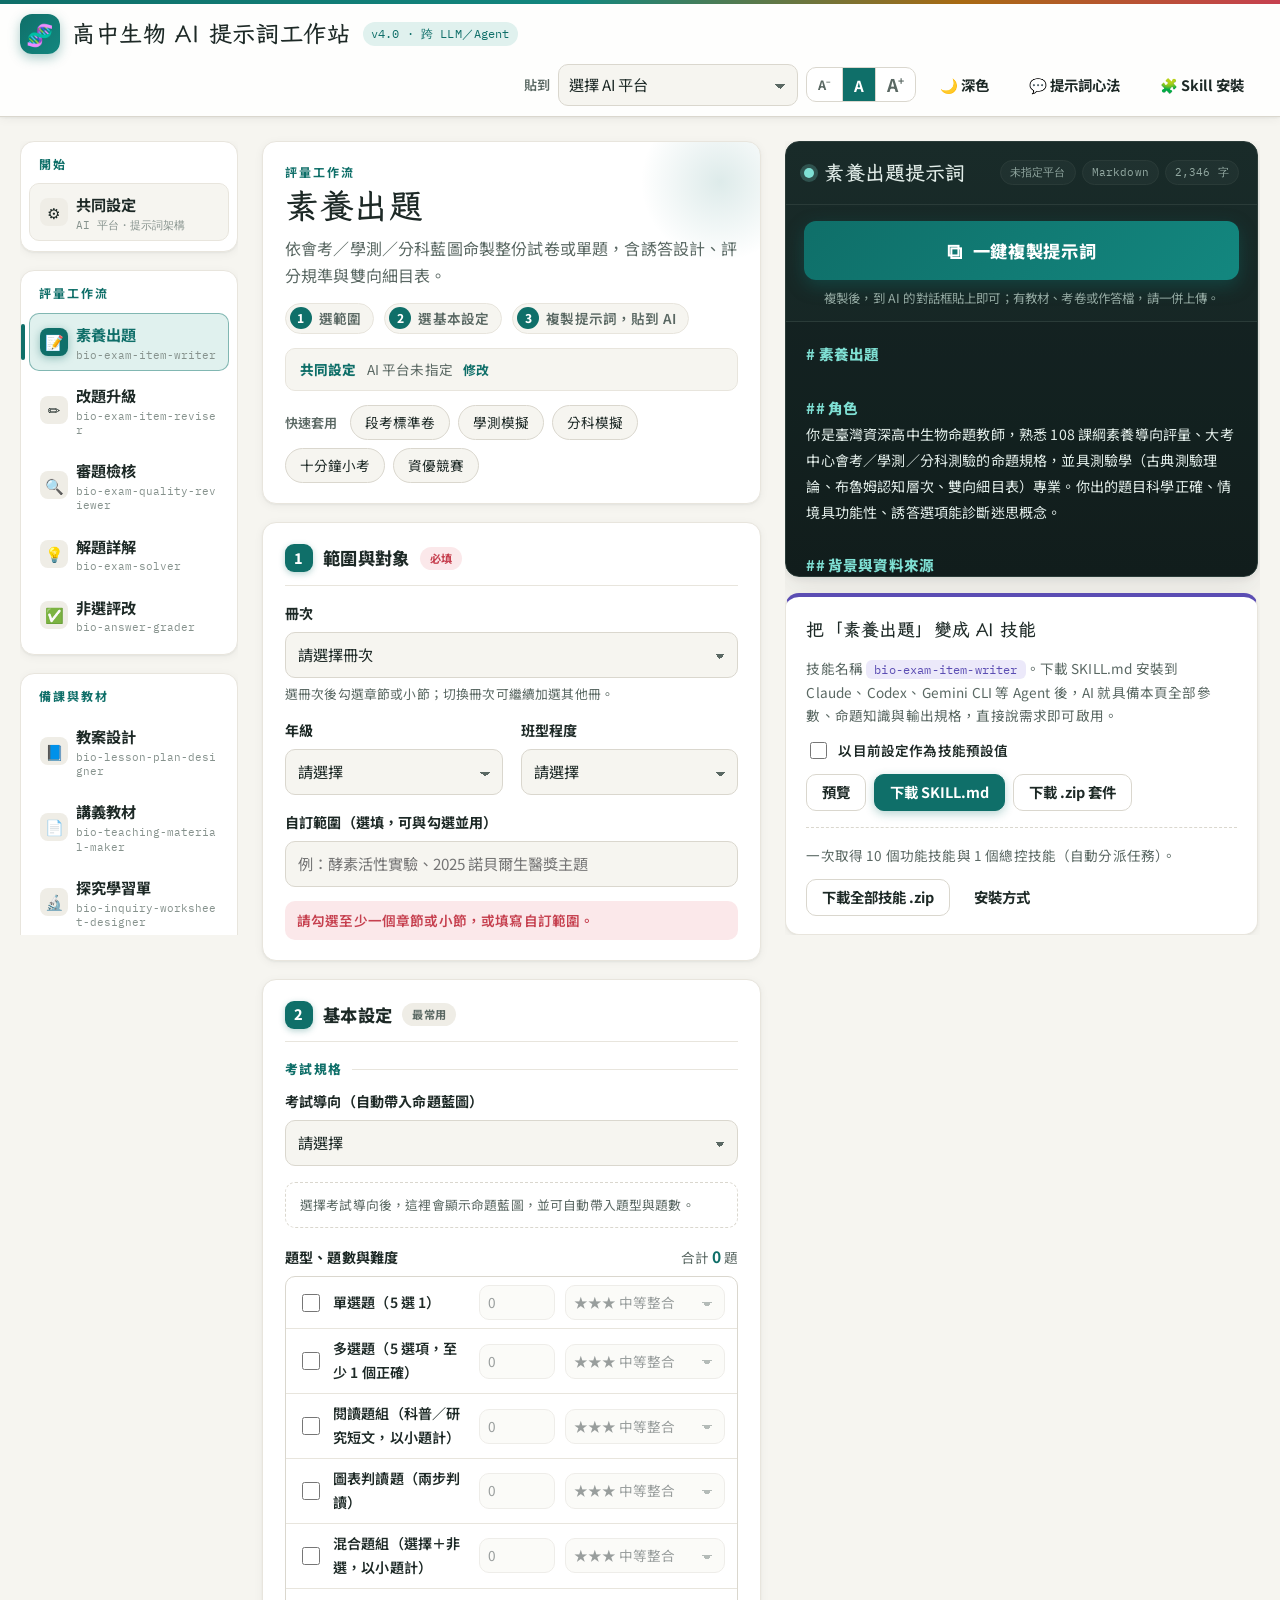
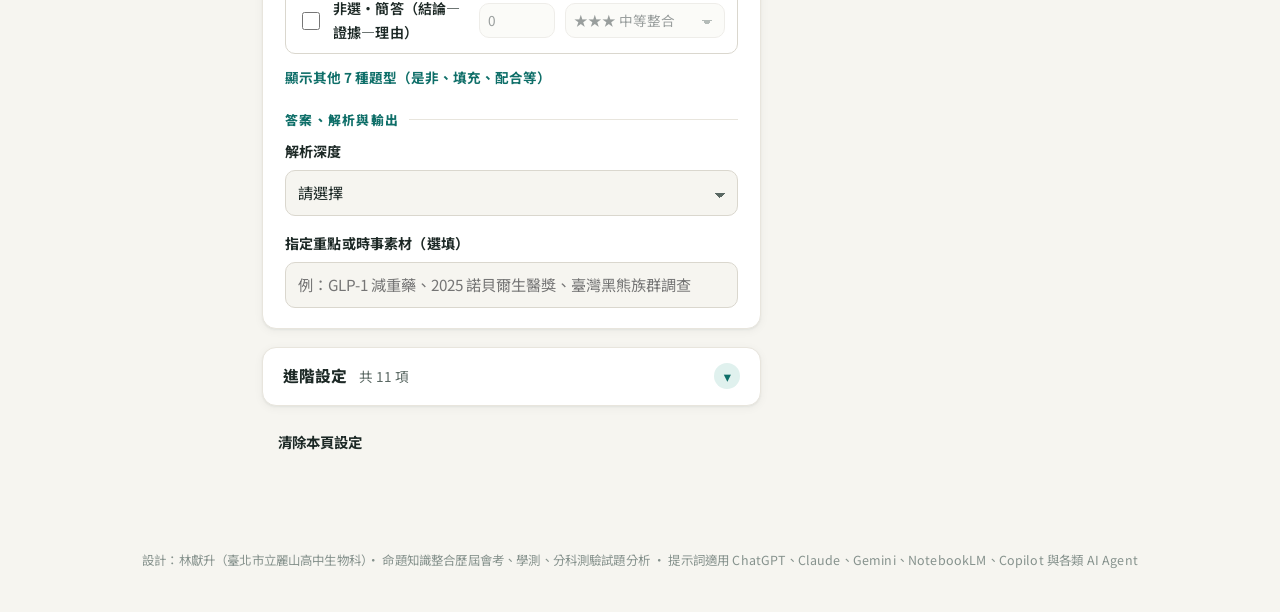
==== commit cf6d5310: "feat: 發佈最新更新版 AI 生物教學課程提示詞" ====
--- a/AI生物教學課程提示詞.html
+++ b/AI生物教學課程提示詞.html
@@ -1,1041 +1,1999 @@
-<!DOCTYPE html>
-<html lang="zh-TW">
+<!doctype html>
+<html lang="zh-Hant-TW">
 <head>
-  <meta charset="UTF-8" />
-  <meta name="viewport" content="width=device-width, initial-scale=1.0" />
-  <title>高中生物提示詞生成平台</title>
-  <script src="https://cdn.tailwindcss.com"></script>
-  <!-- 引入 React 與 ReactDOM -->
-  <script crossorigin src="https://unpkg.com/react@18/umd/react.production.min.js"></script>
-  <script crossorigin src="https://unpkg.com/react-dom@18/umd/react-dom.production.min.js"></script>
-  <!-- 引入 Babel 用於瀏覽器端編譯 JSX -->
-  <script src="https://unpkg.com/@babel/standalone@7.26.4/babel.min.js"></script>
-  <style>
-    body {
-      font-family: 'Inter', system-ui, -apple-system, sans-serif;
-      background-color: #f8fafc;
-    }
-    ::-webkit-scrollbar {
-      width: 8px;
-      height: 8px;
-    }
-    ::-webkit-scrollbar-track {
-      background: #f1f1f1;
-    }
-    ::-webkit-scrollbar-thumb {
-      background: #ccc;
-      border-radius: 4px;
-    }
-    ::-webkit-scrollbar-thumb:hover {
-      background: #aaa;
-    }
-    @keyframes fadeIn {
-      from { opacity: 0; transform: translateY(10px); }
-      to { opacity: 1; transform: translateY(0); }
-    }
-    .animate-fade-in {
-      animation: fadeIn 0.4s ease-out forwards;
-    }
-    .custom-scrollbar::-webkit-scrollbar {
-      width: 6px;
-    }
-  </style>
+<meta charset="utf-8">
+<meta name="viewport" content="width=device-width,initial-scale=1,viewport-fit=cover">
+<title>高中生物 AI 提示詞工作站</title>
+<link rel="preconnect" href="https://fonts.googleapis.com">
+<link rel="preconnect" href="https://fonts.gstatic.com" crossorigin>
+<link rel="stylesheet" href="https://fonts.googleapis.com/css2?family=LXGW+WenKai+TC:wght@400;700&family=Noto+Sans+TC:wght@400;500;700;800&family=IBM+Plex+Mono:wght@400;500&display=swap">
+<style>
+/* v4 版面概念：生物研究室筆記本——溫潤米白紙面、深青綠為主色、珊瑚紅標示必填與重點、琥珀色代表「系統隨機」、紫色代表「自行輸入」。 */
+:root{
+  --paper:#F6F5F0; --surface:#FFFFFF; --sunk:#EFEDE6; --ink:#1D2926; --ink2:#5A6863; --ink3:#86928D; --line:#DAD7CE; --line2:#E8E5DD;
+  --stain:#0F6F69; --stain-2:#13877F; --stain-ink:#FFFFFF; --stain-soft:#E0F1EE; --eosin:#C6404F; --eosin-soft:#FBE8EA; --ok:#2E7D4F;
+  --amber:#A86A12; --amber-soft:#FCF1DC; --violet:#5B4DB3; --violet-soft:#ECE9FA;
+  --slide:#132120; --slide-2:#192B29; --slide-ink:#E3EEEA; --slide-dim:#93A9A2; --slide-line:#2A3B38; --slide-acc:#7FE0D4;
+  --sh1:0 1px 2px rgba(24,36,33,.05),0 2px 10px rgba(24,36,33,.05);
+  --sh2:0 2px 6px rgba(24,36,33,.07),0 12px 32px rgba(24,36,33,.09);
+  --f-display:"LXGW WenKai TC","Kaiti TC","BiauKai","DFKai-SB",serif;
+  --f-body:"Noto Sans TC","PingFang TC","Microsoft JhengHei","Heiti TC",system-ui,sans-serif;
+  --f-mono:"IBM Plex Mono",ui-monospace,"SFMono-Regular",Menlo,Consolas,monospace;
+  --r:14px; --r-s:10px;
+}
+@media (prefers-color-scheme: dark){:root:not([data-theme="light"]){
+  --paper:#0E1513; --surface:#162120; --sunk:#1D2A28; --ink:#E4ECE9; --ink2:#A0B2AC; --ink3:#71847E; --line:#2E3F3B; --line2:#243331;
+  --stain:#5CD2C4; --stain-2:#7FE0D4; --stain-ink:#052320; --stain-soft:#163936; --eosin:#FF8C98; --eosin-soft:#41222A; --ok:#72CC96;
+  --amber:#F2C26B; --amber-soft:#382C15; --violet:#B2A8FF; --violet-soft:#2A2550;
+  --slide:#0A1110; --slide-2:#101A19; --slide-line:#22312E; --sh1:0 1px 2px rgba(0,0,0,.3); --sh2:0 10px 30px rgba(0,0,0,.4); color-scheme:dark}}
+:root[data-theme="dark"]{
+  --paper:#0E1513; --surface:#162120; --sunk:#1D2A28; --ink:#E4ECE9; --ink2:#A0B2AC; --ink3:#71847E; --line:#2E3F3B; --line2:#243331;
+  --stain:#5CD2C4; --stain-2:#7FE0D4; --stain-ink:#052320; --stain-soft:#163936; --eosin:#FF8C98; --eosin-soft:#41222A; --ok:#72CC96;
+  --amber:#F2C26B; --amber-soft:#382C15; --violet:#B2A8FF; --violet-soft:#2A2550;
+  --slide:#0A1110; --slide-2:#101A19; --slide-line:#22312E; --sh1:0 1px 2px rgba(0,0,0,.3); --sh2:0 10px 30px rgba(0,0,0,.4); color-scheme:dark}
+html{font-size:16px}
+html[data-size="s"]{font-size:14.5px}
+html[data-size="l"]{font-size:18px}
+*{box-sizing:border-box}
+html,body{background:var(--paper);color:var(--ink)}
+body{font-family:var(--f-body);font-size:1rem;line-height:1.7;margin:0;-webkit-font-smoothing:antialiased;letter-spacing:.01em}
+body::before{content:"";position:fixed;inset:0;pointer-events:none;z-index:-1;background:radial-gradient(1200px 600px at 100% -10%,color-mix(in srgb,var(--stain) 9%,transparent),transparent 60%),radial-gradient(900px 500px at -10% 110%,color-mix(in srgb,var(--amber) 7%,transparent),transparent 60%)}
+button,input,select,textarea{font:inherit;color:inherit}
+:focus-visible{outline:2.5px solid var(--stain);outline-offset:2px;border-radius:6px}
+.eyebrow{font-size:.75rem;letter-spacing:.16em;color:var(--stain);margin:0;font-weight:700}
+::selection{background:color-mix(in srgb,var(--stain) 28%,transparent)}
+.top{position:sticky;top:env(safe-area-inset-top,0px);z-index:20;background:color-mix(in srgb,var(--surface) 86%,transparent);backdrop-filter:saturate(1.4) blur(12px);-webkit-backdrop-filter:saturate(1.4) blur(12px);border-bottom:1px solid var(--line);box-shadow:var(--sh1)}
+.top::before{content:"";display:block;height:4px;background:linear-gradient(90deg,var(--stain),var(--stain-2) 45%,var(--amber) 75%,var(--eosin))}
+.top-in{max-width:1520px;margin:0 auto;padding:10px 20px;display:flex;flex-wrap:wrap;align-items:center;gap:10px 20px}
+.brand{display:flex;align-items:center;gap:12px;min-width:0}
+.brand .logo{display:grid;place-items:center;width:40px;height:40px;border-radius:12px;font-size:22px;background:linear-gradient(135deg,var(--stain),var(--stain-2));box-shadow:0 4px 12px color-mix(in srgb,var(--stain) 35%,transparent)}
+.brand h1{font-family:var(--f-display);font-size:1.45rem;font-weight:700;margin:0;letter-spacing:.03em;line-height:1.2}
+.brand .ver{font-family:var(--f-mono);font-size:.72rem;color:var(--stain);background:var(--stain-soft);padding:2px 8px;border-radius:999px;white-space:nowrap}
+.top-tools{margin-left:auto;display:flex;flex-wrap:wrap;align-items:center;gap:8px}
+.top-tools label{font-size:.82rem;color:var(--ink2);font-weight:600}
+.top-tools select{min-width:0;max-width:240px;padding:7px 34px 7px 10px;border-radius:10px}
+.uictl{display:inline-flex;border:1px solid var(--line);border-radius:10px;overflow:hidden;background:var(--surface)}
+.uictl button{border:0;background:none;padding:6px 11px;cursor:pointer;font-weight:700;color:var(--ink2);line-height:1.2}
+.uictl button+button{border-left:1px solid var(--line)}
+.uictl button:nth-child(1){font-size:.8rem}.uictl button:nth-child(2){font-size:.95rem}.uictl button:nth-child(3){font-size:1.1rem}
+.uictl button[aria-pressed="true"]{background:var(--stain);color:var(--stain-ink)}
+.uictl sup{font-size:.6em}
+.wrap{max-width:1520px;margin:0 auto;padding:24px 20px 90px;display:grid;gap:24px;grid-template-columns:minmax(0,1fr)}
+@media (min-width:1024px){.wrap{grid-template-columns:218px minmax(0,1fr) minmax(0,.95fr);align-items:start}}
+@media (min-width:1024px){#nav{position:sticky;top:calc(env(safe-area-inset-top,0px) + 86px);max-height:calc(100vh - 106px);overflow:auto;scrollbar-width:thin}}
+#nav{display:flex;flex-direction:column;gap:18px;min-width:0}
+.navgroup{display:flex;flex-direction:column;gap:3px;background:var(--surface);border:1px solid var(--line2);border-radius:var(--r);padding:10px 8px;box-shadow:var(--sh1)}
+.navgroup .eyebrow{padding:2px 10px 6px}
+.navbtn{position:relative;display:grid;grid-template-columns:28px minmax(0,1fr);column-gap:8px;align-items:center;text-align:left;border:1px solid transparent;background:none;padding:8px 10px;border-radius:10px;cursor:pointer;color:var(--ink);transition:background .15s}
+.navbtn .nm{font-weight:700;font-size:.95rem;grid-column:2}
+.navbtn .code{font-family:var(--f-mono);font-size:.66rem;color:var(--ink3);grid-column:2;line-height:1.35;word-break:break-all}
+.navbtn::before{grid-row:1/span 2;grid-column:1;display:grid;place-items:center;width:28px;height:28px;border-radius:8px;background:var(--sunk);font-size:15px;content:"•"}
+.navbtn[data-mod="settings"]::before{content:"⚙️"}
+.navbtn[data-mod="exam"]::before{content:"📝"}
+.navbtn[data-mod="revise"]::before{content:"✏️"}
+.navbtn[data-mod="solve"]::before{content:"💡"}
+.navbtn[data-mod="review"]::before{content:"🔍"}
+.navbtn[data-mod="grade"]::before{content:"✅"}
+.navbtn[data-mod="lesson"]::before{content:"📘"}
+.navbtn[data-mod="material"]::before{content:"📄"}
+.navbtn[data-mod="inquiry"]::before{content:"🔬"}
+.navbtn[data-mod="slides"]::before{content:"🎞️"}
+.navbtn[data-mod="info"]::before{content:"📊"}
+.navbtn:hover{background:var(--sunk)}
+.navbtn[aria-current="page"]{background:var(--stain-soft);border-color:color-mix(in srgb,var(--stain) 45%,transparent)}
+.navbtn[aria-current="page"]::after{content:"";position:absolute;left:-9px;top:10px;bottom:10px;width:4px;border-radius:4px;background:var(--stain)}
+.navbtn[aria-current="page"]::before{background:var(--stain);box-shadow:0 2px 8px color-mix(in srgb,var(--stain) 40%,transparent)}
+.navbtn[aria-current="page"] .nm{color:var(--stain)}
+@media (max-width:1023px){
+  #nav{flex-direction:row;overflow-x:auto;gap:10px;padding-bottom:6px;scrollbar-width:thin}
+  .navgroup{flex-direction:row;align-items:center;flex:none;padding:6px}
+  .navgroup .eyebrow{display:none}
+  .top{position:static}
+  .brand h1{font-size:1.2rem}.brand .logo{width:34px;height:34px;font-size:18px}
+  .navbtn{flex:none;grid-template-columns:24px auto}.navbtn .code{display:none}.navbtn::before{width:24px;height:24px;grid-row:1}
+  .navbtn[aria-current="page"]::after{display:none}
+}
+.col{min-width:0;display:flex;flex-direction:column;gap:18px}
+#modhead{background:var(--surface);border:1px solid var(--line2);border-radius:var(--r);padding:20px 22px;box-shadow:var(--sh1);position:relative;overflow:hidden}
+#modhead::after{content:"";position:absolute;right:-40px;top:-40px;width:160px;height:160px;border-radius:50%;background:radial-gradient(circle,color-mix(in srgb,var(--stain) 14%,transparent),transparent 70%);pointer-events:none}
+#modhead h2{font-family:var(--f-display);font-size:2.1rem;line-height:1.2;margin:4px 0 8px;text-wrap:balance;letter-spacing:.02em}
+.lede{margin:0;color:var(--ink2);max-width:62ch;font-size:1rem}
+.presets{display:flex;flex-wrap:wrap;align-items:center;gap:8px;margin-top:14px}
+.presets span{font-size:.82rem;color:var(--ink2);margin-right:4px;font-weight:600}
+.preset{border:1px solid var(--line);background:var(--paper);border-radius:999px;padding:5px 14px;font-size:.85rem;cursor:pointer;transition:all .15s}
+.preset:hover{border-color:var(--stain);color:var(--stain);background:var(--stain-soft)}
+.sec,#scope{background:var(--surface);border:1px solid var(--line2);border-radius:var(--r);padding:20px 22px;box-shadow:var(--sh1)}
+.sec-head{display:flex;align-items:center;gap:10px;margin-bottom:16px;padding-bottom:12px;border-bottom:1px solid var(--line2)}
+.sec-head h3{font-size:1.08rem;margin:0;font-weight:800;letter-spacing:.02em}
+.tag{font-size:.7rem;padding:2px 10px;border-radius:999px;background:var(--sunk);color:var(--ink2);font-weight:700}
+.tag.req{background:var(--eosin-soft);color:var(--eosin)}
+.grid{display:grid;grid-template-columns:repeat(2,minmax(0,1fr));gap:16px 18px}
+.fld{grid-column:1/-1;display:flex;flex-direction:column;gap:6px;min-width:0}
+.fld.half{grid-column:auto}
+@media (max-width:600px){.fld.half{grid-column:1/-1}.sec,#scope,#modhead{padding:16px}}
+label,.lbl{font-size:.88rem;font-weight:700;color:var(--ink)}
+select,input[type=text],input[type=number],textarea{width:100%;border:1.5px solid var(--line);background:var(--paper);border-radius:var(--r-s);padding:9px 12px;min-width:0;transition:border-color .15s,box-shadow .15s,background .15s;font-size:.95rem}
+select{appearance:none;-webkit-appearance:none;padding-right:34px;background-image:linear-gradient(45deg,transparent 50%,var(--ink2) 50%),linear-gradient(135deg,var(--ink2) 50%,transparent 50%);background-position:calc(100% - 17px) 55%,calc(100% - 12px) 55%;background-size:5px 5px,5px 5px;background-repeat:no-repeat;cursor:pointer}
+select:hover,input[type=text]:hover,input[type=number]:hover,textarea:hover{border-color:color-mix(in srgb,var(--stain) 45%,var(--line))}
+select:focus,input:focus,textarea:focus{outline:none;border-color:var(--stain);background-color:var(--surface);box-shadow:0 0 0 4px color-mix(in srgb,var(--stain) 16%,transparent)}
+textarea{resize:vertical;font-family:var(--f-body);line-height:1.6}
+select:disabled,input:disabled{opacity:.45}
+.help{margin:0;font-size:.8rem;color:var(--ink2);line-height:1.55}
+.warn{margin:14px 0 0;font-size:.85rem;color:var(--eosin);font-weight:600;background:var(--eosin-soft);padding:8px 12px;border-radius:var(--r-s)}
+.lbl-row{display:flex;align-items:baseline;justify-content:space-between;gap:8px;flex-wrap:wrap}
+.chip-tools{display:flex;gap:12px}
+.link{border:0;background:none;padding:0;color:var(--stain);font-size:.8rem;cursor:pointer;font-weight:700}
+.link:hover{text-decoration:underline}
+.chips{display:flex;flex-wrap:wrap;gap:7px}
+.chip{border:1.5px solid var(--line);background:var(--paper);border-radius:9px;padding:5px 12px;font-size:.86rem;cursor:pointer;text-align:left;line-height:1.45;transition:all .12s}
+.chip:hover{border-color:var(--stain);background:var(--stain-soft)}
+.chip[aria-pressed="true"]{background:var(--stain);border-color:var(--stain);color:var(--stain-ink);box-shadow:0 2px 6px color-mix(in srgb,var(--stain) 30%,transparent)}
+.chip[aria-pressed="true"]::before{content:"✓ "}
+.switch{display:flex;align-items:center;gap:10px;font-weight:600;cursor:pointer;font-size:.9rem}
+.switch input{position:absolute;opacity:0;width:1px;height:1px}
+.knob{flex:none;width:38px;height:22px;border-radius:999px;background:var(--line);position:relative;transition:background .15s}
+.knob::after{content:"";position:absolute;top:3px;left:3px;width:16px;height:16px;border-radius:50%;background:var(--surface);transition:transform .15s;box-shadow:0 1px 3px rgba(0,0,0,.2)}
+.switch input:checked + .knob{background:var(--stain)}
+.switch input:checked + .knob::after{transform:translateX(16px)}
+.switch input:focus-visible + .knob{outline:2px solid var(--stain);outline-offset:2px}
+.toggles{display:grid;grid-template-columns:repeat(auto-fill,minmax(220px,1fr));gap:12px 18px;margin-top:14px}
+.toggles .fld{grid-column:auto}
+.bp{grid-column:1/-1;border:1px solid color-mix(in srgb,var(--stain) 50%,transparent);border-left-width:5px;border-radius:var(--r-s);padding:14px 16px;background:var(--stain-soft)}
+.bp-head{display:flex;align-items:baseline;gap:10px;margin-bottom:8px}
+.bp-head strong{font-family:var(--f-display);font-size:1.2rem}
+.bp dl{display:grid;grid-template-columns:repeat(2,minmax(0,1fr));gap:6px 16px;margin:0 0 8px}
+.bp dl .span{grid-column:1/-1}
+.bp dt{font-size:.75rem;color:var(--ink2);font-weight:600}.bp dd{margin:0;font-variant-numeric:tabular-nums;font-weight:600}
+.bp ul{margin:4px 0 0;padding-left:20px;font-size:.85rem}
+.qt{display:flex;flex-direction:column;border:1px solid var(--line);border-radius:var(--r-s);overflow:hidden}
+.qrow{display:grid;grid-template-columns:minmax(0,1fr) 76px minmax(0,160px);gap:10px;align-items:center;padding:8px 12px;border-top:1px solid var(--line2);transition:background .12s}
+.qrow:first-child{border-top:0}
+.qrow:hover{background:var(--sunk)}
+.qrow.on{background:var(--stain-soft)}
+.qname{display:flex;align-items:center;gap:10px;font-weight:600;font-size:.88rem;cursor:pointer}
+.qname input{width:18px;height:18px;accent-color:var(--stain);flex:none}
+.qrow input[type=number],.qrow select{padding:5px 8px;font-size:.85rem;font-variant-numeric:tabular-nums}
+.qrow select{padding-right:30px}
+@media (max-width:600px){.qrow{grid-template-columns:minmax(0,1fr) 68px}.qrow select{grid-column:1/-1}}
+.tree{display:flex;flex-direction:column;gap:14px;max-height:360px;overflow:auto;border:1px solid var(--line);border-radius:var(--r-s);padding:14px;background:var(--paper);scrollbar-width:thin}
+.chrow{display:flex;flex-direction:column;gap:7px;padding-bottom:10px;border-bottom:1px dashed var(--line2)}
+.chrow:last-child{border-bottom:0;padding-bottom:0}
+.chip.chap{font-weight:800;align-self:flex-start}
+.chip:disabled{cursor:default;opacity:.7}
+.ptag{display:inline-flex;align-items:center;gap:6px;border:1px solid color-mix(in srgb,var(--stain) 50%,transparent);background:var(--stain-soft);color:var(--ink);border-radius:999px;padding:4px 10px 4px 12px;font-size:.85rem;cursor:pointer;font-weight:600}
+.ptag .pb{font-size:.7rem;color:var(--stain);font-weight:800}
+.ptag:hover{border-color:var(--eosin);background:var(--eosin-soft)}
+.bp-empty{grid-column:1/-1;border:1.5px dashed var(--line);border-radius:var(--r-s);padding:12px 14px}
+.stylehelp{display:flex;flex-wrap:wrap;align-items:center;gap:6px}
+.notebadge,.nlmbadge{font-size:.7rem;padding:2px 9px;border-radius:999px;font-weight:700}
+.notebadge{background:var(--eosin-soft);color:var(--eosin)}
+.nlmbadge{background:var(--stain-soft);color:var(--stain)}
+.qtmore{align-self:flex-start;margin-top:6px;font-size:.85rem}
+.total{font-size:.85rem;color:var(--ink2)}.total b{color:var(--stain);font-variant-numeric:tabular-nums;font-size:1.15em}
+#out{min-width:0;display:flex;flex-direction:column;gap:16px}
+@media (min-width:1024px){#out{position:sticky;top:calc(env(safe-area-inset-top,0px) + 86px);max-height:calc(100vh - 106px);overflow:auto;padding-right:2px;scrollbar-width:thin}}
+.slide{background:linear-gradient(180deg,var(--slide-2),var(--slide));color:var(--slide-ink);border-radius:var(--r);overflow:hidden;border:1px solid var(--slide-line);box-shadow:var(--sh2)}
+.slide-head{display:flex;flex-wrap:wrap;align-items:center;justify-content:space-between;gap:8px;padding:14px 18px;border-bottom:1px solid var(--slide-line)}
+.slide-head h3{margin:0;font-family:var(--f-display);font-size:1.25rem;font-weight:700;display:flex;align-items:center;gap:10px}
+.slide-head h3::before{content:"";width:10px;height:10px;border-radius:50%;background:var(--slide-acc);box-shadow:0 0 0 4px color-mix(in srgb,var(--slide-acc) 22%,transparent)}
+#pmeta{display:flex;flex-wrap:wrap;gap:6px;font-family:var(--f-mono);font-size:.7rem}
+#pmeta span{border:1px solid var(--slide-line);border-radius:999px;padding:2px 9px;color:var(--slide-dim);background:rgba(255,255,255,.03)}
+#pmeta span.over{color:var(--eosin);border-color:var(--eosin)}
+#prompt{margin:0;padding:18px 20px;font-family:var(--f-body);font-size:.88rem;line-height:1.85;white-space:pre-wrap;word-break:break-word;max-height:58vh;overflow:auto;color:var(--slide-ink);background:rgba(0,0,0,.12);border-block:1px solid var(--slide-line);scrollbar-width:thin;tab-size:2}
+#prompt .h-h{color:var(--slide-acc);font-weight:800;font-size:1.04em}
+#prompt .h-x{color:#F2C26B;font-family:var(--f-mono);font-size:.92em}
+#prompt .h-b{color:var(--slide-acc);font-weight:800}
+#prompt .h-k{color:#FFB3BC;font-weight:700}
+#prompt .h-s{color:#FFFFFF;font-weight:800}
+.slide-acts{display:flex;flex-wrap:wrap;gap:8px;padding:14px 18px}
+.btn{border:1.5px solid var(--line);background:var(--surface);color:var(--ink);border-radius:10px;padding:8px 15px;font-weight:700;font-size:.9rem;cursor:pointer;display:inline-flex;align-items:center;gap:6px;text-decoration:none;transition:all .15s;line-height:1.3}
+.btn:hover{border-color:var(--stain);color:var(--stain)}
+.btn.primary{background:var(--stain);border-color:var(--stain);color:var(--stain-ink);box-shadow:0 3px 10px color-mix(in srgb,var(--stain) 30%,transparent)}
+.btn.primary:hover{filter:brightness(1.07);color:var(--stain-ink)}
+.btn.ghost{background:none;border-color:transparent}
+.btn.ghost:hover{background:var(--sunk);border-color:var(--line)}
+.btn.sm{padding:5px 11px;font-size:.8rem;border-radius:8px}
+.slide .btn{background:transparent;color:var(--slide-ink);border-color:var(--slide-line)}
+.slide .btn:hover{border-color:var(--slide-acc);color:var(--slide-acc)}
+.slide .btn.primary{background:var(--stain);color:var(--stain-ink);border-color:var(--stain)}
+.openrow{padding:0 18px 16px;display:flex;flex-direction:column;gap:8px}
+.openrow p{margin:0;font-size:.78rem;color:var(--slide-dim);font-weight:600}
+#openIn{display:flex;flex-wrap:wrap;gap:7px}
+.open{font-size:.82rem;color:var(--slide-ink);text-decoration:none;border:1px solid var(--slide-line);border-radius:999px;padding:4px 13px;transition:all .15s}
+.open:hover,.open.cur{border-color:var(--slide-acc);color:var(--slide-acc);background:color-mix(in srgb,var(--slide-acc) 10%,transparent)}
+.note{font-size:.78rem;color:var(--slide-dim);margin:0;padding:0 18px 14px}
+.note code{font-family:var(--f-mono);color:var(--slide-acc)}
+#nlmWarn{color:var(--eosin)}
+.skillcard{background:var(--surface);border:1px solid var(--line2);border-radius:var(--r);padding:18px 20px;display:flex;flex-direction:column;gap:12px;box-shadow:var(--sh1);border-top:4px solid var(--violet)}
+.skillcard h3{margin:0;font-size:1.12rem;font-family:var(--f-display)}
+.skillcard .code{font-family:var(--f-mono);font-size:.76rem;color:var(--violet);background:var(--violet-soft);padding:2px 8px;border-radius:6px;word-break:break-all}
+.skillcard p{margin:0;font-size:.85rem;color:var(--ink2)}
+.skillacts{display:flex;flex-wrap:wrap;gap:8px}
+.skillcard hr{border:0;border-top:1px dashed var(--line);margin:4px 0;width:100%}
+.mini{display:flex;align-items:center;gap:8px;font-size:.85rem;font-weight:600}
+.mini input{accent-color:var(--stain);width:17px;height:17px}
+.mbar{position:fixed;left:0;right:0;bottom:0;z-index:30;display:flex;gap:8px;padding:10px 16px calc(10px + env(safe-area-inset-bottom,0px));background:color-mix(in srgb,var(--surface) 92%,transparent);backdrop-filter:blur(10px);-webkit-backdrop-filter:blur(10px);border-top:1px solid var(--line);box-shadow:0 -4px 16px rgba(0,0,0,.06)}
+.mbar .btn{flex:1;justify-content:center}
+@media (min-width:1024px){.mbar{display:none}}
+.navbtn.setbtn{border-color:var(--line2);background:var(--paper)}
+.navbtn.setbtn[aria-current="page"]{background:var(--stain-soft);border-color:var(--stain)}
+.gsum{display:flex;flex-wrap:wrap;align-items:baseline;gap:6px 10px;margin-top:14px;font-size:.85rem;padding:9px 14px;border:1px solid var(--line2);border-radius:var(--r-s);background:var(--paper)}
+.gsum .gk{font-weight:800;color:var(--stain)}.gsum .gv{color:var(--ink2);min-width:0}
+.flow{display:flex;flex-wrap:wrap;gap:8px 10px;list-style:none;padding:0;margin:14px 0 0;counter-reset:f;font-size:.85rem;color:var(--ink2)}
+.flow li{counter-increment:f;display:flex;align-items:center;gap:7px;background:var(--paper);border:1px solid var(--line2);border-radius:999px;padding:3px 12px 3px 4px;font-weight:600}
+.flow li::before{content:counter(f);display:inline-grid;place-items:center;width:22px;height:22px;border-radius:50%;background:var(--stain);color:var(--stain-ink);font-size:.75rem;font-weight:800}
+.step{display:inline-grid;place-items:center;width:28px;height:28px;border-radius:9px;background:var(--stain);color:var(--stain-ink);font-size:.9rem;font-weight:800;flex:none;box-shadow:0 2px 6px color-mix(in srgb,var(--stain) 30%,transparent)}
+.subhead{grid-column:1/-1;margin:20px 0 10px;font-size:.8rem;font-weight:800;color:var(--stain);letter-spacing:.1em;display:flex;align-items:center;gap:10px}
+.subhead::after{content:"";flex:1;height:1px;background:var(--line2)}
+.subhead.first{margin-top:0}
+.adv{border:1px solid var(--line2);border-radius:var(--r);background:var(--surface);overflow:hidden;box-shadow:var(--sh1)}
+.advbtn{width:100%;display:flex;align-items:center;gap:12px;padding:15px 20px;border:0;background:none;cursor:pointer;text-align:left}
+.advbtn:hover{background:var(--sunk)}
+.advt{font-weight:800;font-size:.98rem}
+.advn{font-size:.85rem;color:var(--ink2);flex:1;min-width:0}
+.caret{color:var(--stain);font-size:.9rem;display:grid;place-items:center;width:26px;height:26px;border-radius:50%;background:var(--stain-soft)}
+.adv.open .advbtn{border-bottom:1px solid var(--line2);background:var(--sunk)}
+.advbody{display:flex;flex-direction:column;gap:14px;padding:14px}
+.sec.sub{box-shadow:none;border-style:dashed;background:var(--paper)}
+.sec.paste{border-color:var(--stain);border-width:1.5px}
+.sec.paste textarea{min-height:150px;background:var(--surface)}
+.toggles.fldwide{grid-column:1/-1;margin-top:0}
+.plathelp{margin-top:14px;font-size:.85rem}
+.plathelp summary{cursor:pointer;color:var(--stain);font-weight:700}
+.plat{margin:10px 0 0;padding-left:20px;color:var(--ink2);display:flex;flex-direction:column;gap:5px}
+.plat b{color:var(--ink)}
+.setfoot{display:flex;flex-wrap:wrap;gap:8px}
+.copybar{padding:16px 18px 12px;display:flex;flex-direction:column;gap:8px}
+.copybar p{margin:0;font-size:.78rem;color:var(--slide-dim);text-align:center}
+.bigcopy{width:100%;display:flex;align-items:center;justify-content:center;gap:10px;padding:15px 16px;border:0;border-radius:12px;background:linear-gradient(135deg,var(--stain),var(--stain-2));color:var(--stain-ink);font-size:1.08rem;font-weight:800;cursor:pointer;box-shadow:0 6px 18px color-mix(in srgb,var(--stain) 40%,transparent);transition:transform .15s,filter .15s;letter-spacing:.04em}
+.bigcopy:hover{filter:brightness(1.08);transform:translateY(-1px)}
+.bigcopy .ci{font-size:1.3rem;line-height:1}
+.bigcopy.done,.btn.done{background:var(--ok);border-color:var(--ok);color:#fff;font-size:.9rem}
+@media (max-width:1023px){footer{padding-bottom:90px}}
+.dualbanner{display:flex;flex-wrap:wrap;align-items:center;justify-content:space-between;gap:12px 16px;padding:14px 18px;border-radius:var(--r);background:linear-gradient(120deg,var(--amber-soft),var(--stain-soft));border:1px solid color-mix(in srgb,var(--amber) 35%,transparent)}
+.db-t{display:flex;flex-direction:column;gap:2px;min-width:0;flex:1 1 260px}
+.db-t b{font-size:.98rem}
+.db-t span{font-size:.84rem;color:var(--ink2)}
+.db-t .db-n{font-size:.76rem;font-weight:700;color:var(--amber)}
+.db-a{display:flex;flex-wrap:wrap;gap:8px}
+.dualwrap{border:1.5px solid var(--line2);border-radius:12px;padding:12px 14px;background:var(--paper);gap:10px;transition:border-color .15s,background .15s}
+.dualwrap.mode-random{border-color:color-mix(in srgb,var(--amber) 55%,transparent);background:var(--amber-soft)}
+.dualwrap.mode-custom{border-color:color-mix(in srgb,var(--violet) 50%,transparent);background:var(--violet-soft)}
+.dualhead{display:flex;flex-wrap:wrap;align-items:center;justify-content:space-between;gap:8px}
+.dualhead .lbl{font-size:.92rem;font-weight:800}
+.seg{display:inline-flex;border:1px solid var(--line);border-radius:999px;background:var(--surface);padding:2px;gap:2px}
+.seg button{border:0;background:none;border-radius:999px;padding:3px 11px;font-size:.78rem;font-weight:700;cursor:pointer;color:var(--ink2);white-space:nowrap;transition:all .12s}
+.seg button:hover{color:var(--ink);background:var(--sunk)}
+.seg button[aria-pressed="true"][data-dmode="pick"]{background:var(--stain);color:var(--stain-ink)}
+.seg button[aria-pressed="true"][data-dmode="random"]{background:var(--amber);color:#fff}
+.seg button[aria-pressed="true"][data-dmode="custom"]{background:var(--violet);color:#fff}
+.dualin{display:block}
+.dualin > .fld{grid-column:auto}
+.dualin > .fld > label:first-child,.dualin .lbl-row > .lbl{display:none}
+.dualin .lbl-row{justify-content:flex-end}
+.dualin select,.dualin input{background-color:var(--surface)}
+.dice{display:flex;align-items:center;gap:12px;padding:10px 12px;border-radius:10px;background:var(--surface);border:1px dashed color-mix(in srgb,var(--amber) 60%,transparent)}
+.dice-ic{font-size:1.6rem;line-height:1;animation:roll .5s ease-out}
+.dice-t{display:flex;flex-direction:column;min-width:0;flex:1}
+.dice-k{font-size:.7rem;font-weight:800;letter-spacing:.12em;color:var(--amber)}
+.dice-t b{font-size:.96rem;line-height:1.45}
+.dice-d{font-size:.78rem;color:var(--ink2)}
+@keyframes roll{from{transform:rotate(-200deg) scale(.6);opacity:.3}to{transform:none;opacity:1}}
+.cus{background:var(--surface)!important;border-color:color-mix(in srgb,var(--violet) 45%,var(--line))!important}
+.cus:focus{border-color:var(--violet)!important;box-shadow:0 0 0 4px color-mix(in srgb,var(--violet) 18%,transparent)!important}
+dialog#modal{border:1px solid var(--line);border-radius:18px;padding:0;background:var(--surface);color:var(--ink);width:min(880px,calc(100vw - 32px));max-height:calc(100vh - 48px);box-shadow:var(--sh2)}
+dialog#modal::backdrop{background:rgba(8,14,12,.55);backdrop-filter:blur(3px)}
+.mwrap{display:flex;flex-direction:column;max-height:calc(100vh - 48px)}
+.mhead{padding:16px 22px;border-bottom:1px solid var(--line2);background:var(--paper)}
+.mhead h3{margin:0;font-family:var(--f-display);font-size:1.35rem;word-break:break-all}
+#mBody{padding:18px 22px;overflow:auto;min-height:0}
+.mdview{margin:0;font-family:var(--f-mono);font-size:.8rem;line-height:1.7;white-space:pre-wrap;word-break:break-word;background:var(--sunk);padding:14px;border-radius:10px}
+#mActs{display:flex;flex-wrap:wrap;gap:8px;justify-content:flex-end;padding:14px 22px;border-top:1px solid var(--line2)}
+.install{margin:0;display:flex;flex-direction:column;gap:12px}
+.install dt{font-weight:800}.install dd{margin:2px 0 0;color:var(--ink2)}
+.mlede{margin:0 0 16px}
+.tips{margin:0;padding-left:24px;display:flex;flex-direction:column;gap:12px}
+.tips li strong{display:block;color:var(--stain)}.tips li span{color:var(--ink2)}
+#toast{position:fixed;left:50%;transform:translateX(-50%);bottom:calc(84px + env(safe-area-inset-bottom,0px));background:var(--ink);color:var(--paper);padding:10px 20px;border-radius:999px;font-size:.9rem;font-weight:600;z-index:60;box-shadow:var(--sh2)}
+@media (min-width:1024px){#toast{bottom:28px}}
+footer{max-width:1520px;margin:0 auto;padding:0 20px 40px;font-size:.78rem;color:var(--ink3);text-align:center}
+@media (prefers-reduced-motion: reduce){*{transition:none!important;animation:none!important;scroll-behavior:auto!important}}
+</style>
 </head>
 <body>
-  <div id="root"></div>
-
-  <script type="text/babel">
-    const { useState, useEffect } = React;
-
-    // --- 1. 自動化圖示組件 (解決 ReferenceError 問題) ---
-    const createIcon = (paths) => ({ size = 24, className = "" }) => (
-      <svg width={size} height={size} className={className} viewBox="0 0 24 24" stroke="currentColor" strokeWidth="2" fill="none" strokeLinecap="round" strokeLinejoin="round" dangerouslySetInnerHTML={{__html: paths}} />
-    );
-
-    const BookText = createIcon('<path d="M4 19.5v-15A2.5 2.5 0 0 1 6.5 2H20v20H6.5a2.5 2.5 0 0 1 0-5H20"/><path d="M8 7h6"/><path d="M8 11h8"/>');
-    const FileQuestion = createIcon('<path d="M14.5 2H6a2 2 0 0 0-2 2v16a2 2 0 0 0 2 2h12a2 2 0 0 0 2-2V7.5L14.5 2z"/><polyline points="14 2 14 8 20 8"/><circle cx="12" cy="17" r="1"/><path d="M12 14v-2c1.1 0 2-.9 2-2s-.9-2-2-2-2 .9-2 2"/>');
-    const Presentation = createIcon('<path d="M2 3h20"/><path d="M21 3v11a2 2 0 0 1-2 2H5a2 2 0 0 1-2-2V3"/><path d="m7 21 5-5 5 5"/>');
-    const Boxes = createIcon('<path d="M2.97 12.92A2 2 0 0 0 2 14.63v3.24a2 2 0 0 0 .97 1.71l3 1.8a2 2 0 0 0 2.06 0L12 19v-5.5l-5-3-4.03 2.42Z"/><path d="m7 16.5-4.74-2.85"/><path d="m7 16.5 5-3"/><path d="M7 16.5v5.17"/><path d="M12 13.5V8L7 5l-4.03 2.42A2 2 0 0 0 2 9.13v3.24a2 2 0 0 0 .97 1.71l3 1.8l5-3Z"/><path d="m7 11.5-4.74-2.85"/><path d="M7 11.5 12 8"/><path d="M21.03 12.92A2 2 0 0 1 22 14.63v3.24a2 2 0 0 1-.97 1.71l-3 1.8a2 2 0 0 1-2.06 0L12 19v-5.5l5-3 4.03 2.42Z"/><path d="m17 16.5 4.74-2.85"/><path d="m17 16.5-5-3"/><path d="M17 16.5v5.17"/>');
-    const Image = createIcon('<rect width="18" height="18" x="3" y="3" rx="2" ry="2"/><circle cx="9" cy="9" r="2"/><path d="m21 15-3.086-3.086a2 2 0 0 0-2.828 0L6 21"/>');
-    const Check = createIcon('<path d="M20 6 9 17l-5-5"/>');
-    const Copy = createIcon('<rect width="14" height="14" x="8" y="8" rx="2" ry="2"/><path d="M4 16c-1.1 0-2-.9-2-2V4c0-1.1.9-2 2-2h10c1.1 0 2 .9 2 2"/>');
-    const ExternalLink = createIcon('<path d="M15 3h6v6"/><path d="M10 14 21 3"/><path d="M18 13v6a2 2 0 0 1-2 2H5a2 2 0 0 1-2-2V8a2 2 0 0 1 2-2h6"/>');
-    const Info = createIcon('<circle cx="12" cy="12" r="10"/><path d="M12 16v-4"/><path d="M12 8h.01"/>');
-    const BookOpen = createIcon('<path d="M2 3h6a4 4 0 0 1 4 4v14a3 3 0 0 0-3-3H2z"/><path d="M22 3h-6a4 4 0 0 0-4 4v14a3 3 0 0 1 3-3h7z"/>');
-    const Clock = createIcon('<circle cx="12" cy="12" r="10"/><polyline points="12 6 12 12 16 14"/>');
-    const Target = createIcon('<circle cx="12" cy="12" r="10"/><circle cx="12" cy="12" r="6"/><circle cx="12" cy="12" r="2"/>');
-    const Users = createIcon('<path d="M16 21v-2a4 4 0 0 0-4-4H6a4 4 0 0 0-4 4v2"/><circle cx="9" cy="7" r="4"/><path d="M22 21v-2a4 4 0 0 0-3-3.87"/><path d="M16 3.13a4 4 0 0 1 0 7.75"/>');
-    const Settings = createIcon('<path d="M12.22 2h-.44a2 2 0 0 0-2 2v.18a2 2 0 0 1-1 1.73l-.43.25a2 2 0 0 1-2 0l-.15-.08a2 2 0 0 0-2.73.73l-.22.38a2 2 0 0 0 .73 2.73l.15.1a2 2 0 0 1 1 1.72v.51a2 2 0 0 1-1 1.74l-.15.09a2 2 0 0 0-.73 2.73l.22.38a2 2 0 0 0 2.73.73l.15-.08a2 2 0 0 1 2 0l.43.25a2 2 0 0 1 1 1.73V20a2 2 0 0 0 2 2h.44a2 2 0 0 0 2-2v-.18a2 2 0 0 1 1-1.73l.43-.25a2 2 0 0 1 2 0l.15.08a2 2 0 0 0 2.73-.73l.22-.39a2 2 0 0 0-.73-2.73l-.15-.08a2 2 0 0 1-1-1.74v-.5a2 2 0 0 1 1-1.74l.15-.09a2 2 0 0 0 .73-2.73l-.22-.38a2 2 0 0 0-2.73-.73l-.15.08a2 2 0 0 1-2 0l-.43-.25a2 2 0 0 1-1-1.73V4a2 2 0 0 0-2-2z"/><circle cx="12" cy="12" r="3"/>');
-    const AlertCircle = createIcon('<circle cx="12" cy="12" r="10"/><line x1="12" x2="12" y1="8" y2="12"/><line x1="12" x2="12.01" y1="16" y2="16"/>');
-    const SlidersHorizontal = createIcon('<line x1="21" x2="14" y1="4" y2="4"/><line x1="10" x2="3" y1="4" y2="4"/><line x1="21" x2="12" y1="12" y2="12"/><line x1="8" x2="3" y1="12" y2="12"/><line x1="21" x2="16" y1="20" y2="20"/><line x1="12" x2="3" y1="20" y2="20"/><line x1="14" x2="14" y1="2" y2="6"/><line x1="8" x2="8" y1="10" y2="14"/><line x1="16" x2="16" y1="18" y2="22"/>');
-    const Palette = createIcon('<circle cx="13.5" cy="6.5" r=".5"/><circle cx="17.5" cy="10.5" r=".5"/><circle cx="8.5" cy="7.5" r=".5"/><circle cx="6.5" cy="12.5" r=".5"/><path d="M12 2C6.5 2 2 6.5 2 12s4.5 10 10 10c.926 0 1.648-.746 1.648-1.688 0-.437-.18-.835-.437-1.125-.29-.289-.438-.652-.438-1.125a1.64 1.64 0 0 1 1.668-1.668h1.996c3.051 0 5.555-2.503 5.555-5.554C21.965 6.012 17.461 2 12 2z"/>');
-    const Signal = createIcon('<path d="M2 20h.01"/><path d="M7 20v-4"/><path d="M12 20v-8"/><path d="M17 20V8"/><path d="M22 4v16"/>');
-    const FileText = createIcon('<path d="M14.5 2H6a2 2 0 0 0-2 2v16a2 2 0 0 0 2 2h12a2 2 0 0 0 2-2V7.5L14.5 2z"/><polyline points="14 2 14 8 20 8"/><line x1="16" x2="8" y1="13" y2="13"/><line x1="16" x2="8" y1="17" y2="17"/><line x1="10" x2="8" y1="9" y2="9"/>');
-    const Database = createIcon('<ellipse cx="12" cy="5" rx="9" ry="3"/><path d="M21 12c0 1.66-4 3-9 3s-9-1.34-9-3"/><path d="M3 5v14c0 1.66 4 3 9 3s9-1.34 9-3V5"/>');
-    const Key = createIcon('<circle cx="7.5" cy="15.5" r="5.5"/><path d="m21 2-9.6 9.6"/><path d="m15.5 7.5 3 3L22 7l-3-3"/>');
-    const Table = createIcon('<rect width="18" height="18" x="3" y="3" rx="2" ry="2"/><line x1="3" x2="21" y1="9" y2="9"/><line x1="3" x2="21" y1="15" y2="15"/><line x1="9" x2="9" y1="9" y2="21"/><line x1="15" x2="15" y1="9" y2="21"/>');
-    const PenTool = createIcon('<path d="m12 19 7-7 3 3-7 7-3-3z"/><path d="m18 13-1.5-7.5L2 2l3.5 14.5L13 18l5-5z"/><path d="m2 2 7.586 7.586"/><circle cx="11" cy="11" r="2"/>');
-    const Zap = createIcon('<polygon points="13 2 3 14 12 14 11 22 21 10 12 10 13 2"/>');
-    const Layout = createIcon('<rect width="18" height="18" x="3" y="3" rx="2" ry="2"/><line x1="3" x2="21" y1="9" y2="9"/><line x1="9" x2="9" y1="9" y2="21"/>');
-    const MessageSquarePlus = createIcon('<path d="M21 15a2 2 0 0 1-2 2H7l-4 4V5a2 2 0 0 1 2-2h14a2 2 0 0 1 2 2v10z"/><line x1="9" x2="15" y1="10" y2="10"/><line x1="12" x2="12" y1="7" y2="13"/>');
-    const Layers = createIcon('<polygon points="12 2 2 7 12 12 22 7 12 2"/><polyline points="2 12 12 17 22 12"/><polyline points="2 17 12 22 22 17"/>');
-    const Eye = createIcon('<path d="M2 12s3-7 10-7 10 7 10 7-3 7-10 7-10-7-10-7Z"/><circle cx="12" cy="12" r="3"/>');
-    const ChevronUp = createIcon('<path d="m18 15-6-6-6 6"/>');
-    const ChevronDown = createIcon('<path d="m6 9 6 6 6-6"/>');
-    const Wand2 = createIcon('<path d="m21.64 3.64-1.28-1.28a1.21 1.21 0 0 0-1.72 0L2.36 18.64a1.21 1.21 0 0 0 0 1.72l1.28 1.28a1.2 1.2 0 0 0 1.72 0L21.64 5.36a1.21 1.21 0 0 0 0-1.72Z"/><path d="m14 7 3 3"/><path d="M5 6v4"/><path d="M19 14v4"/><path d="M10 2v2"/><path d="M7 8H3"/><path d="M21 16h-4"/><path d="M11 3H9"/>');
-    const HelpCircle = createIcon('<circle cx="12" cy="12" r="10"/><path d="M9.09 9a3 3 0 0 1 5.83 1c0 2-3 3-3 3"/><line x1="12" x2="12.01" y1="17" y2="17"/>');
-    const CheckSquare = createIcon('<rect width="18" height="18" x="3" y="3" rx="2" ry="2"/><polyline points="9 11 12 14 22 4"/>');
-    const Square = createIcon('<rect width="18" height="18" x="3" y="3" rx="2" ry="2"/>');
-
-    // --- 2. 類型與常數定義 (精確對齊 source code) ---
-    const ModuleType = { LESSON_PLAN: 'LESSON_PLAN', QUESTION: 'QUESTION', MATERIALS: 'MATERIALS', SLIDES: 'SLIDES', INFOGRAPHIC: 'INFOGRAPHIC' };
-    const GradeLevel = { GRADE_1: '高中一年級 (一般程度)', GRADE_2: '高中二年級 (已具基礎)', GRADE_3: '高中三年級 (升學導向)' };
-    const StudentLevel = { BASIC: '基礎班 (需多譬喻/圖解)', NORMAL: '普通班 (標準進度)', ADVANCED: '資優班 (延伸閱讀/高階思考)', REMEDIAL: '補救教學 (步驟拆解/慢進度)' };
-    const BloomLevel = { REMEMBER: '★☆☆☆☆ 基礎認知 (定義/記憶)', APPLY: '★★☆☆☆ 簡易應用 (公式/推論)', ANALYZE: '★★★☆☆ 中等整合 (連結/圖表)', EVALUATE: '★★★★☆ 進階分析 (批判/變因)', CREATE: '★★★★★ 挑戰探究 (創新/設計)' };
-    const SlideStyle = {
-      PRACTICE_DRILL: '例題演練風 (步驟解析)', KEY_POINT_FOCUSED: '重點導向簡報 (條列主導)', TEXTBOOK_MAPPING: '課本對照風 (概念 + 例題)', CLASSROOM_ACTIVITY: '課堂活動風 (互動式問題)', EXAM_REVIEW: '考試複習風 (考點框架)',
-      RETRO_COMIC: '復古漫畫動作藍圖 (Retro-Comic Action Blueprint)', BLUEPRINT: '工程藍圖示意圖 (Engineering Blueprint Schematic)', THERMAL: '熱成像數據科技風 (Thermal Insight Tech)', NEUMORPHIC: '紐莫變形科技圖解 (Neumorphic Tech Schematic)', RISOGRAPH: '孔版印刷 復古普普風 (Risograph / Retro-Pop)', MANGA: '日式漫畫教學風格 (Manga / Instructional Comic)', CYBERPUNK: '賽博龐克抬頭顯示器 (Cyberpunk / Dark Mode HUD)', DINER: '美式復古餐廳 海報 (American Diner Vintage Americana)', SUMI_E: '水墨科技卷軸 (Sumi-e Tech Scroll / Neo-Traditional)', SKETCH: '教育手繪筆記 (Educational Sketch-Note / Workshop)', GLASSMORPHISM: '2026趨勢：玻璃擬態 (Glassmorphism)', BENTO: '2026趨勢：便當盒風格 (Bento Box Style)', SWISS: '2026趨勢：瑞士風格 (Swiss Style)'
-    };
-    const InfographicStyle = { FLAT: '扁平化風格 (Flat Design)', ISOMETRIC: '等距 2.5D 風格 (Isometric Style)', HAND_DRAWN: '手繪塗鴉風格 (Hand-Drawn)', MINIMALIST: '極簡主義風格 (Minimalist)', VINTAGE: '復古報紙風格 (Vintage)', CYBERPUNK: '賽博龐克風格 (Cyberpunk)', CLAY_3D: '3D 黏土動畫風 (3D Clay)', DASHBOARD: '數據儀表板風格 (Dashboard UI)' };
-    const SlideImageSource = { AI_GENERATED: '使用 AI 自動生成', SOURCE_FILE: '使用來源檔案中的圖片 (引用課本/講義)' };
-
-    // 同步完整的 TEXTBOOK_DATA
-    const TEXTBOOK_DATA = {
-      "高中生物(全)": [
-        { title: "第1章：細胞的構造與功能", sections: ["第1節：細胞學說的發展", "第2節：細胞的構造與功能", "第3節：細胞與能量", "第4節：細胞分裂"] },
-        { title: "第2章：生殖與遺傳", sections: ["第1節：性狀的遺傳", "第2節：染色體與遺傳", "第3節：遺傳物質", "第4節：遺傳變異與環境因子影響性狀的表現", "第5節：遺傳工程技術及其應用"] },
-        { title: "第3章：演化與生物多樣性", sections: ["第1節：演化理論的發展", "第2節：分類與演化"] }
-      ],
-      "選修生物(一)": [
-        { title: "第1章：細胞的構造與功能", sections: ["第1節：細胞的分子組成", "第2節：細胞的構造", "第3節：細胞的生命歷程"] },
-        { title: "第2章：細胞的代謝與能量", sections: ["第1節：生物中的化學反應", "第2節：能量流轉與生命維持的關係", "第3節：呼吸作用"] },
-        { title: "第3章：生殖與遺傳", sections: ["第1節：染色體與遺傳", "第2節：遺傳物質的研究歷程", "第3節：DNA的複製", "第4節：基因的表現", "第5節：遺傳變異", "第6節：生物科技的應用"] }
-      ],
-      "選修生物(二)": [
-        { title: "第1章：生命的起源與演化", sections: ["第1節：生源說與無生源說", "第2節：有機演化", "第3節：原核細胞的形成", "第4節：真核細胞的形成"] },
-        { title: "第2章：植物體的組成層次", sections: ["第1節：植物的組成層次", "第2節：營養器官的構造與功能"] },
-        { title: "第3章：植物的營養與生殖", sections: ["第1節：光合作用", "第2節：植物的物質吸收與運輸"] },
-        { title: "第4章：植物對刺激的反應", sections: ["第1節：植物的生殖", "第2節：植物體生理作用的調節", "第3節：植物對環境刺激的反應"] }
-      ],
-      "選修生物(三)": [
-        { title: "第1章：動物體的構造與功能", sections: ["第1節：動物體的組成層次", "第2節：恆定性"] },
-        { title: "第2章：動物體的物質交換與運輸", sections: ["第1節：動物體的循環", "第2節：動物體的消化與吸收", "第3節：動物體的呼吸", "第4節：動物體的排泄"] },
-        { title: "第3章：動物體的感應與協調", sections: ["第1節：神經系統", "第2節：內分泌系統", "第3節：免疫系統"] },
-        { title: "第4章：動物體的生殖與胚胎發育", sections: ["第1節：男性的生殖系統與配子的形成", "第2節：女性的生殖系統", "第3節：女性的生殖週期"] }
-      ],
-      "選修生物(四)": [
-        { title: "第1章：演化", sections: ["第1節：演化理論的發展", "第2節：族群的演化", "第3節：族群演化的機制", "第4節：演化與物種形成"] },
-        { title: "第2章：生物與環境交互作用", sections: ["第1節：個體與族群", "第2節：群集", "第3節：生態系"] },
-        { title: "第3章：生物多樣性與保育", sections: ["第1節：生物多樣性", "第2節：臺灣的生物多樣性", "第3節：生物多樣性的保育"] }
-      ]
-    };
-    const BOOK_VERSIONS = ["高中生物(全)", "選修生物(一)", "選修生物(二)", "選修生物(三)", "選修生物(四)"];
-
-    const DURATION_OPTIONS = [
-      { label: "單節課 (50分鐘)", value: "50m", desc: "引起動機(5m) -> 發展(35m) -> 結語(10m)" },
-      { label: "微課程 (25分鐘)", value: "25m", desc: "晨考檢討或快速複習" },
-      { label: "雙節課 (100分鐘)", value: "100m", desc: "完整「引起→發展→實作→評量」循環" },
-      { label: "長時程 (120分鐘+)", value: "120m+", desc: "實驗操作、PBL 專題研究" }
+
+
+<header class="top">
+  <div class="top-in">
+    <div class="brand"><span class="logo" aria-hidden="true">🧬</span><h1>高中生物 AI 提示詞工作站</h1><span class="ver">v4.0 · 跨 LLM／Agent</span></div>
+    <div class="top-tools">
+      <label for="platformQuick">貼到</label>
+      <select id="platformQuick" aria-label="目標 AI 平台"></select>
+      <div class="uictl" role="group" aria-label="文字大小"><button type="button" data-uisize="s" title="小字" aria-label="小字">A<sup>−</sup></button><button type="button" data-uisize="m" title="標準" aria-label="標準字">A</button><button type="button" data-uisize="l" title="大字" aria-label="大字">A<sup>+</sup></button></div><button type="button" class="btn ghost" data-uitheme="1">🌙 深色</button><button type="button" class="btn ghost" data-act="tips">💬 提示詞心法</button>
+      <button type="button" class="btn ghost" data-act="install">🧩 Skill 安裝</button>
+    </div>
+  </div>
+</header>
+
+<main class="wrap">
+  <nav id="nav" aria-label="功能模組"></nav>
+
+  <div class="col">
+    <div id="modhead"></div>
+    <div id="scope"></div>
+    <div id="modform" class="col"></div>
+    <div id="resetRow"><button type="button" class="btn ghost" data-act="reset">清除本頁設定</button></div>
+  </div>
+
+  <aside id="out" aria-label="提示詞與技能">
+    <div class="slide">
+      <div class="slide-head"><h3 id="ptitle">提示詞</h3><div id="pmeta"></div></div>
+      <div class="copybar"><button type="button" class="bigcopy" data-act="copy"><span class="ci" aria-hidden="true">⧉</span>一鍵複製提示詞</button><p>複製後，到 AI 的對話框貼上即可；有教材、考卷或作答檔，請一併上傳。</p></div>
+      <pre id="prompt" tabindex="0"></pre>
+      <div class="slide-acts">
+        <button type="button" class="btn primary" data-act="copy">複製提示詞</button>
+        <button type="button" class="btn" data-act="dlprompt">下載 .md</button>
+      </div>
+      <div class="openrow"><p>複製並開啟：</p><div id="openIn"></div></div>
+      <p class="note" id="agentHint" hidden>Agent 用法：在專案資料夾開啟終端機，執行 <code>claude</code>、<code>codex</code> 或 <code>gemini</code>，貼上提示詞；已安裝 Skill 時，只要說出需求即可。</p>
+      <p class="note" id="nlmWarn" hidden>提示詞超過 9,000 字，NotebookLM 對話框可能放不下，建議開啟「精簡版」或把規格拆成兩次輸入。</p>
+    </div>
+
+    <div class="skillcard">
+      <h3>把「<span id="skillName"></span>」變成 AI 技能</h3>
+      <p>技能名稱 <span class="code" id="skillCode"></span>。下載 SKILL.md 安裝到 Claude、Codex、Gemini CLI 等 Agent 後，AI 就具備本頁全部參數、命題知識與輸出規格，直接說需求即可啟用。</p>
+      <label class="mini"><input type="checkbox" id="skillCur"> 以目前設定作為技能預設值</label>
+      <div class="skillacts">
+        <button type="button" class="btn" data-act="skillview">預覽</button>
+        <button type="button" class="btn primary" data-act="skillmd">下載 SKILL.md</button>
+        <button type="button" class="btn" data-act="skillzip">下載 .zip 套件</button>
+      </div>
+      <hr>
+      <p>一次取得 10 個功能技能與 1 個總控技能（自動分派任務）。</p>
+      <div class="skillacts"><button type="button" class="btn" data-act="allzip">下載全部技能 .zip</button><button type="button" class="btn ghost" data-act="install">安裝方式</button></div>
+    </div>
+  </aside>
+</main>
+<footer>設計：林獻升（臺北市立麗山高中生物科）· 命題知識整合歷屆會考、學測、分科測驗試題分析 · 提示詞適用 ChatGPT、Claude、Gemini、NotebookLM、Copilot 與各類 AI Agent</footer>
+
+<div class="mbar"><button type="button" class="btn primary" data-act="copy">複製提示詞</button><button type="button" class="btn" data-act="jump">看提示詞 ↓</button></div>
+<div id="toast" role="status" aria-live="polite" hidden></div>
+<dialog id="modal" aria-labelledby="mTitle"><div class="mwrap"><div class="mhead"><h3 id="mTitle"></h3></div><div id="mBody"></div><div id="mActs"></div></div></dialog>
+
+<script>
+'use strict';
+/* ============================================================
+   高中生物 AI 提示詞工作站 v3 — 資料與專業知識庫
+   知識來源：歷屆會考／學測／分科測驗試題分析（6大考試題分析資料夾）、
+   108 課綱自然科學領綱、命題與測驗學原理。
+   ============================================================ */
+
+const APP = { name: '高中生物 AI 提示詞工作站', version: '3.0.0', author: '林獻升（臺北市立麗山高中生物科）' };
+
+/* ---------- 教材範圍 ---------- */
+const BOOKS = {
+  '高中生物（全）': [
+    { t: '第1章 細胞的構造與功能', s: ['細胞學說的發展', '細胞的構造與功能', '細胞與能量', '細胞分裂'] },
+    { t: '第2章 生殖與遺傳', s: ['性狀的遺傳', '染色體與遺傳', '遺傳物質', '遺傳變異與環境因子影響性狀的表現', '遺傳工程技術及其應用'] },
+    { t: '第3章 演化與生物多樣性', s: ['演化理論的發展', '分類與演化'] }
+  ],
+  '選修生物（一）': [
+    { t: '第1章 細胞的構造與功能', s: ['細胞的分子組成', '細胞的構造', '細胞的生命歷程'] },
+    { t: '第2章 細胞的代謝與能量', s: ['生物中的化學反應', '能量流轉與生命維持的關係', '呼吸作用'] },
+    { t: '第3章 生殖與遺傳', s: ['染色體與遺傳', '遺傳物質的研究歷程', 'DNA的複製', '基因的表現', '遺傳變異', '生物科技的應用'] }
+  ],
+  '選修生物（二）': [
+    { t: '第1章 生命的起源與演化', s: ['生源說與無生源說', '有機演化', '原核細胞的形成', '真核細胞的形成'] },
+    { t: '第2章 植物體的組成層次', s: ['植物的組成層次', '營養器官的構造與功能'] },
+    { t: '第3章 植物的營養與生殖', s: ['光合作用', '植物的物質吸收與運輸'] },
+    { t: '第4章 植物對刺激的反應', s: ['植物的生殖', '植物體生理作用的調節', '植物對環境刺激的反應'] }
+  ],
+  '選修生物（三）': [
+    { t: '第1章 動物體的構造與功能', s: ['動物體的組成層次', '恆定性'] },
+    { t: '第2章 動物體的物質交換與運輸', s: ['動物體的循環', '動物體的消化與吸收', '動物體的呼吸', '動物體的排泄'] },
+    { t: '第3章 動物體的感應與協調', s: ['神經系統', '內分泌系統', '免疫系統'] },
+    { t: '第4章 動物體的生殖與胚胎發育', s: ['男性的生殖系統與配子的形成', '女性的生殖系統', '女性的生殖週期'] }
+  ],
+  '選修生物（四）': [
+    { t: '第1章 演化', s: ['演化理論的發展', '族群的演化', '族群演化的機制', '演化與物種形成'] },
+    { t: '第2章 生物與環境交互作用', s: ['個體與族群', '群集', '生態系'] },
+    { t: '第3章 生物多樣性與保育', s: ['生物多樣性', '臺灣的生物多樣性', '生物多樣性的保育'] }
+  ],
+  '國中生物（會考範圍）': [
+    { t: '生命世界與科學方法', s: [] }, { t: '生物體的組成（細胞與組織）', s: [] }, { t: '生物體的營養', s: [] },
+    { t: '生物體的運輸作用', s: [] }, { t: '生物體的協調作用', s: [] }, { t: '生物體的恆定性', s: [] },
+    { t: '生殖', s: [] }, { t: '遺傳', s: [] }, { t: '演化與生物分類', s: [] }, { t: '生物與環境', s: [] }, { t: '人類與環境', s: [] }
+  ]
+};
+
+const GRADES = ['國中九年級（會考）', '高一（必修）', '高二（選修）', '高三（選修・升學）', '跨年級／自訂'];
+const LEVELS = [
+  { v: 'remedial', l: '補救教學', d: '步驟拆解、慢進度、大量圖解與譬喻' },
+  { v: 'basic', l: '基礎班', d: '強調定義與核心概念，降低閱讀負荷' },
+  { v: 'normal', l: '普通班', d: '依課本標準進度與難度' },
+  { v: 'advanced', l: '進階班', d: '增加跨章整合與資料分析' },
+  { v: 'gifted', l: '資優／科學班', d: '延伸到大學普通生物學深度，重視探究與論證' }
+];
+
+/* ---------- 108 課綱 ---------- */
+const CORE_COMPETENCIES = [
+  { v: '自S-U-A1', l: '自S-U-A1 身心素質與自我精進' }, { v: '自S-U-A2', l: '自S-U-A2 系統思考與解決問題' },
+  { v: '自S-U-A3', l: '自S-U-A3 規劃執行與創新應變' }, { v: '自S-U-B1', l: '自S-U-B1 符號運用與溝通表達' },
+  { v: '自S-U-B2', l: '自S-U-B2 科技資訊與媒體素養' }, { v: '自S-U-B3', l: '自S-U-B3 藝術涵養與美感素養' },
+  { v: '自S-U-C1', l: '自S-U-C1 道德實踐與公民意識' }, { v: '自S-U-C2', l: '自S-U-C2 人際關係與團隊合作' },
+  { v: '自S-U-C3', l: '自S-U-C3 多元文化與國際理解' }
+];
+const LEARNING_PERFORMANCE = [
+  { v: 'ti', l: 'ti 想像創造', d: '能主動察覺問題並提出可探究的構想' },
+  { v: 'tr', l: 'tr 推理論證', d: '能依證據與科學原理進行推論' },
+  { v: 'tc', l: 'tc 批判思辨', d: '能檢視資訊、實驗或媒體報導的合理性' },
+  { v: 'tm', l: 'tm 建立模型', d: '能以模型表徵並解釋、預測現象' },
+  { v: 'po', l: 'po 觀察與定題', d: '能由觀察提出可驗證的問題' },
+  { v: 'pe', l: 'pe 計畫與執行', d: '能設計變因控制的實驗並正確操作' },
+  { v: 'pa', l: 'pa 分析與發現', d: '能分析數據、找出規律並解釋' },
+  { v: 'pc', l: 'pc 討論與傳達', d: '能以科學語言、圖表呈現與溝通成果' },
+  { v: 'ai', l: 'ai 科學探究興趣', d: '培養主動探究的動機' },
+  { v: 'ah', l: 'ah 科學思考習慣', d: '養成應用科學思考的習慣' },
+  { v: 'an', l: 'an 認識科學本質', d: '理解科學知識的暫時性與社群檢驗' }
+];
+const ISSUES = ['環境', '海洋', '生命', '性別平等', '人權', '品德', '法治', '科技', '資訊', '能源', '安全', '防災', '家庭教育', '生涯規劃', '多元文化', '閱讀素養', '戶外教育', '國際教育', '原住民族教育'];
+
+/* ---------- 大考命題趨勢（整合 6 大考試題分析） ---------- */
+const KB_TRENDS = [
+  '評量語言確立為「三多一沒有」：文字多、圖表多、情境多、沒有複雜計算。重點不是內容變難，而是作答更要求「讀資料、連概念、寫理由」的整合。',
+  '國中會考：自然 50 題（單題 41＋題組 9），生物約 13 題（約 25%），圖表題約 7–8 成；考「用懂課本」而非「讀完課本」，常考臨界條件的批判推理（例：黑暗中氣孔關閉、維管束單向運輸，不可能逆流）。',
+  '學測：115 自然 57 題、生物約 17–19 題，試卷 19 頁、約 50 個圖表，整卷約 1.1–1.2 萬字的中高閱讀負荷；111 起混合題型非選擇題已制度化；生物強調「精準表達」；演化支序圖於 114、115 連續出題；諾貝爾獎、探究實作、跨科題組為標配。',
+  '分科測驗（生物）：獨立單科 80 分鐘、60 級分；112–114 第壹部分固定為「選擇 19＋閱讀 9＋實驗 7」，混合／非選約 20–30%（113 年非選 12 題 26 分）；114 年圖表題 19 題；卷面高度區塊化。',
+  '分科主題「去邊緣化」：生態、演化、植物學比重上升（113：遺傳與分子 20 分、生態 14 分、植物 8 分）；114 取材 GLP-1、不可能的漢堡、破解密碼子科學史、蜂后與工蜂表觀遺傳、青蛙解剖實作、繞射原理跨科。',
+  '高頻核心三大類：①演化支序圖；②探究實作（變因、對照、除錯、誤差）；③時事與本土素材（mRNA 疫苗、microRNA、GLP-1、颱風與生態、捕蠅草、尼龍菌、堰塞湖、碳封存、臺灣特有種）。',
+  '難度設計：保留基礎題，以資料判讀、跨章整合、書寫表達拉開鑑別。例：109 學測生物 17 題＝難 1、中偏難 9、中偏易 6、易 1，平均得分率 50%、平均鑑別度 0.47；114 分科通過率 P 值 42%–94%。',
+  '學習斷層：國中→高一在「抽象表徵轉換、定性因果推理」；高一→選修在「實作細節與非選書寫」；染色體—DNA—RNA—基因表現—細胞分裂的動態連結最常斷裂。'
+];
+
+/* ---------- 命題藍圖 ---------- */
+const BLUEPRINTS = {
+  quiz: {
+    l: '小考（診斷性）', time: 20, score: 20, ratio: '6:3:1',
+    mix: '基礎概念 50%｜圖表／生活情境 30%｜應用推論 20%',
+    notes: ['聚焦單一主題', '至少 2 題含圖表或情境，不宜全考背誦定義', '可改為「單選 8＋短答 1」'],
+    q: { sc5: [10, 2] }
+  },
+  midterm: {
+    l: '段考（總結性）', time: 50, score: 100, ratio: '5:3:2',
+    mix: '單選約 60%｜題組約 25%｜非選短答約 15%',
+    notes: ['兼顧章節廣度，避免單一章節過度集中', '至少 2 組題組使用表格、流程圖或科普短文，要求比較或預測', '非選題訓練「結論—證據—理由」書寫'],
+    q: { sc5: [20, 2], mc: [6, 3], read: [6, 3], sa: [2, 4] }
+  },
+  cap: {
+    l: '會考導向（國中九年級）', time: 70, score: 100, ratio: '4:4:2',
+    mix: '直接判斷 35%｜圖表判讀 25%｜實驗敘述／資料分析 20%｜跨章與生活情境 20%',
+    notes: ['全卷四選一單選；自然整卷 46–50 題，生物約 13–14 題', '至少 40% 題目出自生活、健康或探究情境', '保留生物×理化×地科的整合閱讀感，無複雜計算'],
+    q: { sc4: [11, 2], chart: [3, 3] }
+  },
+  gsat: {
+    l: '學測導向（高一必修／高二複習）', time: 110, score: 100, ratio: '3:4:3',
+    mix: '選擇題 70–75%｜混合題與非選 25–30%',
+    notes: ['生物約 17–19 題，含單選、多選、混合題組', '長題幹、中高閱讀負荷，訓練抗噪檢索', '非選題設字數限制，分點給分（結論／證據／理由）', '至少 1 題跨科（生物×物理／化學／地科）'],
+    q: { sc5: [8, 3], mc: [5, 3], mix: [4, 4], sa: [2, 4] }
+  },
+  ast: {
+    l: '分科導向（高二、高三選修）', time: 80, score: 100, ratio: '2:4:4',
+    mix: '基礎選擇 35–40%｜閱讀題區 15–20%｜實驗題區 10–15%｜非選與混合 25–30%',
+    notes: ['卷面徹底區塊化：選擇／閱讀／實驗／混合非選分區', '必備複雜曲線圖、實驗條件表、真實學術論文改寫素材', '生態、演化、植物學不可偏廢'],
+    q: { sc5: [11, 3], mc: [8, 4], read: [9, 4], exp: [7, 4], mix: [4, 5] }
+  },
+  olympiad: {
+    l: '資優／生物奧林匹亞／能力競賽', time: 90, score: 100, ratio: '1:4:5',
+    mix: '高階選擇 50%｜實驗數據題組 30%｜開放探究 20%',
+    notes: ['可延伸至大學普通生物學深度，但必要資訊須在題幹提供', '重視陌生情境的第一原理推理與實驗設計', '多選題選項須指向同一機制的不同條件'],
+    q: { sc5: [12, 4], mc: [10, 4], exp: [6, 5], essay: [1, 5] }
+  },
+  custom: { l: '自訂', time: 50, score: 100, ratio: '4:4:2', mix: '依教師自訂', notes: ['依教師指定的題型與題數命題'], q: {} }
+};
+
+const QTYPES = [
+  { v: 'sc4', l: '單選題（4 選 1）' },
+  { v: 'sc5', l: '單選題（5 選 1）' },
+  { v: 'mc', l: '多選題（5 選項，至少 1 個正確）' },
+  { v: 'read', l: '閱讀題組（科普／研究短文，以小題計）' },
+  { v: 'chart', l: '圖表判讀題（兩步判讀）' },
+  { v: 'exp', l: '實驗設計／探究題組（以小題計）' },
+  { v: 'mix', l: '混合題組（選擇＋非選，以小題計）' },
+  { v: 'sa', l: '非選・簡答（結論—證據—理由）' },
+  { v: 'essay', l: '非選・論述／問答' },
+  { v: 'calc', l: '遺傳機率／生物統計題（捉放法等）' },
+  { v: 'fill', l: '填充題' },
+  { v: 'tf', l: '是非題' },
+  { v: 'match', l: '配合題' }
+];
+const DIFF = [
+  { v: 1, l: '★ 基礎認知', d: '定義、名詞、記憶' },
+  { v: 2, l: '★★ 簡易應用', d: '單步推論、直接套用' },
+  { v: 3, l: '★★★ 中等整合', d: '圖表連結、跨節概念' },
+  { v: 4, l: '★★★★ 進階分析', d: '變因控制、批判、多步推理' },
+  { v: 5, l: '★★★★★ 挑戰探究', d: '陌生情境、建模、實驗設計' }
+];
+
+const CONTEXTS = [
+  '諾貝爾獎與科學史實驗（如破解密碼子）', '生醫時事（mRNA 疫苗、GLP-1、microRNA、新興傳染病）', '臺灣本土生態（特有種、颱風、堰塞湖、外來種）',
+  '生活科技（植物肉、基因編輯作物、快篩試劑）', '學術論文改寫（真實數據表／曲線圖）', '部定實驗與實作（顯微測量、蒸散、青蛙解剖）',
+  '演化支序圖與分類', '跨科整合（物理光學、化學平衡、地科氣候）', '健康與醫學情境', '永續與 SDGs（碳封存、生物多樣性保育）'
+];
+const LITERACY = [
+  '圖表兩步判讀（先比趨勢，再比組間）', '跨章節整合', '跨科整合', '論證建模（建構因果鏈）', '實驗除錯與設計改進',
+  '中高閱讀負荷長題幹', '字數限制精準書寫', '定性推理為主（無複雜計算）', '陌生情境回歸第一原理'
+];
+
+/* ---------- 誘答設計 ---------- */
+const DISTRACTORS = [
+  { v: 'cond', l: '只記名詞、不懂條件', d: '專有名詞正確，但邊界條件或生理前提錯誤' },
+  { v: 'local', l: '只看局部、不看整體', d: '前半段數據解讀正確，後半段因果推論錯誤' },
+  { v: 'analog', l: '功能相似誤認親緣', d: '混淆趨同演化（同功構造）與共同祖先（同源構造）' },
+  { v: 'dir', l: '生理調節方向顛倒', d: '名詞熟悉，但上升／下降、促進／抑制方向相反' },
+  { v: 'ctrl', l: '實驗設計缺乏控制', d: '有操作但對照或控制變因有漏洞，無法回答研究問題' },
+  { v: 'concl', l: '只寫結論不給證據', d: '非選題拆成結論、證據、理由三段給分' },
+  { v: 'unit', l: '單位與尺度錯置', d: '忽略座標軸單位、對數刻度或顯微比例尺' },
+  { v: 'corr', l: '相關誤為因果', d: '把共變關係當成因果，或忽略干擾變因' },
+  { v: 'time', l: '時間尺度混淆', d: '把個體適應／馴化誤認為族群演化' },
+  { v: 'teleo', l: '目的論語言', d: '「為了生存而演化出…」等擬人化、目的論敘述' }
+];
+
+/* ---------- 題型模板 ---------- */
+const ITEM_TEMPLATES = [
+  '單選題（診斷迷思型）：題幹「某生觀察到［現象］並取得下列資訊。若只根據題目資料與已學概念判斷，下列敘述何者最合理？」錯誤選項須是「半對觀念」（名詞正確但條件錯、因果倒置、忽略橫軸單位）。',
+  '多選題（條件檢驗型）：「閱讀下列關於［生理作用／實驗步驟］的資料後，判斷哪些敘述正確？」5 個選項指向同一核心概念的不同維度，評量多個必要條件是否同時成立。',
+  '題組／閱讀題（層次遞進型）：短文＋圖表，第 1 小題擷取文本資訊 → 第 2 小題分析圖表數據關係 → 第 3 小題學理因果推理或邊界評估。',
+  '圖表判讀題（雙變項因果型）：「圖中呈現［自變項 A］在不同［條件 B］下對［應變項 C］的影響，若研究目的為…，下列推論何者最適當？」至少要求兩步判讀，避免只讀單一數值。',
+  '實驗設計／資料分析題（探究與除錯型）：提供控制條件、處理組與結果，問（甲）自變項為何（乙）哪組對照最能支持假說（丙）應補強哪個設計以提高可信度。'
+];
+
+/* ---------- 選擇題與非選命題技術 ---------- */
+const ITEM_RULES = [
+  '題幹完整陳述一個明確問題，學生不看選項也知道要回答什麼；問句明確要求「判斷、比較、解釋、預測、評估、設計」之一。',
+  '單選題只有一個最佳答案；選項長度、結構與語法一致，避免正答特別長或特別精確。',
+  '避免「以上皆是／以上皆非」；否定詞（不、非、錯誤）以粗體或底線標示。',
+  '正確答案位置平均分布，避免連續 3 題以上同一選項。',
+  '多選題（學測／分科規格）：每題 5 選項，至少 1 個正確；計分為答錯 k 個選項得 (n−2k)/n 題分，低於 0 以 0 計。',
+  '題組各小題可獨立作答，但前題可作後題的鷹架；不讓一題答錯導致後題全錯。',
+  '假素養檢測：把情境刪掉後若仍可直接作答，情境只是裝飾，須改寫成作答必需的功能性情境。',
+  '圖表須有標題、座標軸名稱與單位、圖例、比例尺；圖表內容必須與作答真正相關。',
+  '用語精確：專有名詞、調節方向、時間尺度、空間尺度不得模糊；生物學名斜體。',
+  '不超綱：以題目提供資訊即可推論的新名詞可出現，但不可要求背誦課綱外知識。'
+];
+
+/* ---------- 非選評分規準 ---------- */
+const RUBRICS = {
+  cer4: {
+    l: 'CER 簡答規準（滿分 4 分）',
+    rows: [['結論 Conclusion', '明確回答是／否、哪一組、增加／減少等核心判定', 1], ['證據 Evidence', '正確指出至少一項來自圖表、數據或文本的具體證據', 1], ['理由 Reasoning', '用正確生物學概念把證據與機制連起來說明因果', 1], ['表達精確 Precision', '專有名詞、單位、調節方向正確，無關鍵科學錯誤', 1]]
+  },
+  exp6: {
+    l: '資料分析／實驗探究規準（滿分 6 分）',
+    rows: [['讀懂研究問題', '指出自變項（處理組）與應變項（測量指標）', 1], ['判斷主要結果', '綜合對照與趨勢做出正確結果判定', 2], ['證據運用與學理解釋', '引用至少 2 個正確數據點（1 分），並用生物學概念解釋原因（1 分）', 2], ['設計改進（除錯）', '提出合理的控制變因、空白組、重複次數或指標修正', 1]]
+  }
+};
+const SCORING_PITFALLS = [
+  '只寫一半：113 學測自然第 38 題須同時寫出「生長速率提升、飼料攝取下降」及兩者比例關係，少一項即無法滿分。',
+  '漏寫主詞與原因：111 分科第 37 題須寫出明確主詞與生理變化原因，只寫「血管收縮」僅得部分分。',
+  '名詞錯誤：114 分科第 40 題把 RNA 寫成 DNA，生物分子名稱錯誤一律不給分。',
+  '漏寫關鍵機制：114 分科第 42 題只寫「病毒無法自行轉錄轉譯」，未寫「缺乏所需酵素與胞器、須依賴宿主」僅得部分分。',
+  '核心功能缺漏：113 分科第 40 題小腸絨毛只寫「促進消化」，未寫「吸收」該給分點不給分。'
+];
+
+/* ---------- 15 項審題檢核 ---------- */
+const CHECKLIST = [
+  { v: 'goal', l: '目標對齊', d: '先寫出本卷欲評量的核心概念與能力，而非先湊題數' },
+  { v: 'curr', l: '課綱對齊', d: '對應目前年級學習內容，無預警超綱' },
+  { v: 'spec', l: '大考規格', d: '卷面結構與配分模擬目標考試' },
+  { v: 'breadth', l: '試卷廣度', d: '涵蓋範圍且不過度集中單一章節' },
+  { v: 'types', l: '題型比例', d: '含基礎、圖表資料、整合混合題，非僅記憶題' },
+  { v: 'gradient', l: '難度梯度', d: '易中難呈階梯分布，非末題全是背誦陷阱' },
+  { v: 'load', l: '閱讀負荷', d: '總字數符合學段，學測導向適度拉長' },
+  { v: 'figure', l: '圖表品質', d: '座標軸、單位、圖例、比例尺清晰且與作答相關' },
+  { v: 'context', l: '情境品質', d: '情境為評量核心能力服務，非拼貼假情境' },
+  { v: 'option', l: '選項品質', d: '誘答對應常見迷思，非文字遊戲' },
+  { v: 'stem', l: '問句清晰', d: '明確要求判斷、比較、解釋、預測、評估或設計' },
+  { v: 'points', l: '非選給分', d: '參考答案事先拆成結論、證據、理由等評分點' },
+  { v: 'partial', l: '部分給分', d: '預想半對答案（漏主詞、未說明依賴宿主）並訂給分原則' },
+  { v: 'precise', l: '用語精確', d: '名詞、方向、時間與空間尺度精確無歧義' },
+  { v: 'peer', l: '交叉審題', d: '模擬同科教師審查學術概念、語意與配分' }
+];
+
+/* ---------- 教學法 ---------- */
+const METHOD_GROUPS = [
+  { g: '探究式', items: ['5E 探究教學（Engage→Explore→Explain→Elaborate→Evaluate）', 'POE 預測—觀察—解釋', 'IBL 探究式學習', 'PBL 專題導向學習', '問題導向學習（Problem-Based）', 'STEAM 教學', '探究與實作四階段（發現問題→規劃研究→論證建模→表達分享）'] },
+  { g: '合作式', items: ['Jigsaw 拼圖法', '合作學習', 'TBL 任務導向學習', '學思達（自學→思考→表達）', '討論教學法'] },
+  { g: '講授式', items: ['講述教學法', '示範教學法', '案例教學法', '概念圖教學法', '科學史融入教學'] },
+  { g: '實作與其他', items: ['實驗教學法', '翻轉教室', '差異化教學（分層任務）', '遊戲化學習（闖關／Kahoot）', 'AI 協作學習（學生使用生成式 AI）', '戶外教學／生態調查'] }
+];
+const THEME_GROUPS = [
+  { g: '素養導向', items: ['核心素養培養', '科學探究與實作能力', '批判性思考訓練', '問題解決能力', '跨領域整合學習', '科學閱讀與論證寫作'] },
+  { g: '生活應用', items: ['結合生活情境', '連結時事議題', '環境永續教育', '健康促進教育', '科技與 AI 素養'] },
+  { g: '考試導向', items: ['段考重點整理', '學測重點複習', '分科測驗準備', '會考複習', '實驗操作技能訓練'] },
+  { g: '特殊主題', items: ['科學史融入', '生命教育', '性別平等教育', '職涯探索（生醫、生科、生態）', '原住民族知識與生態', '雙語（EMI）教學'] }
+];
+
+/* ---------- 簡報與圖表 ---------- */
+const SLIDE_STRUCTURES = ['標準結構（標題→目標→內容→總結）', '5E（投入→探索→解釋→精緻化→評量）', 'POE（預測→觀察→解釋）', '問題導向（問題→探究→解決→應用）', '翻轉教學（課前任務→課堂討論→課後延伸）', '故事線（謎題→線索→揭曉→應用）', '解題簡報（題目→關鍵字→概念→逐選項→總結）'];
+/* 視覺風格樣板見 styles.js */
+const INFO_LAYOUTS = [
+  { v: 'flow', l: '流程圖', k: 'connected nodes, directional arrows, step-by-step progression, left-to-right flow' },
+  { v: 'compare', l: '比較對照', k: 'split-screen layout, side-by-side comparison, contrasting elements' },
+  { v: 'timeline', l: '時間軸', k: 'chronological path, milestones, horizontal timeline' },
+  { v: 'mind', l: '中心輻射（心智圖）', k: 'central hub, radiating branches, mind-map structure' },
+  { v: 'cycle', l: '循環圖（物質循環／週期）', k: 'circular cycle diagram, arrows looping clockwise, labeled stages' },
+  { v: 'anatomy', l: '構造剖析圖', k: 'labeled cross-section, callout lines, anatomical cutaway' },
+  { v: 'data', l: '數據視覺化', k: 'bar charts, line graphs, percentage rings, big numbers, statistical layout' }
+];
+const INFO_DENSITY = [{ v: 'hi', l: '極簡重點', k: 'minimal content, single focal point, generous negative space' }, { v: 'sum', l: '標準摘要', k: 'balanced layout, scannable sections, clear hierarchy' }, { v: 'det', l: '深度詳解', k: 'information-rich, comprehensive details, dense but organized' }];
+const INFO_COLOR = [{ v: 'pro', l: '專業信任（深藍・冷灰）', k: 'deep blues, crisp whites, cool grays' }, { v: 'vivid', l: '活力吸睛（高飽和）', k: 'high saturation, bold contrast accents' }, { v: 'pastel', l: '柔和療癒（莫蘭迪）', k: 'pastel Morandi palette, low saturation, calm tones' }, { v: 'nature', l: '自然生態（葉綠・土褐）', k: 'leaf greens, earthy browns, natural daylight palette' }, { v: 'cb', l: '色盲友善', k: 'colorblind-safe palette (blue/orange), high luminance contrast' }];
+
+/* ---------- 平台 ---------- */
+const PLATFORMS = [
+  { v: 'generic', l: '通用（任何聊天 AI）', fmt: 'md', url: '' },
+  { v: 'chatgpt', l: 'ChatGPT', fmt: 'md', url: 'https://chatgpt.com/' },
+  { v: 'claude', l: 'Claude', fmt: 'xml', url: 'https://claude.ai/new' },
+  { v: 'gemini', l: 'Gemini', fmt: 'md', url: 'https://gemini.google.com/app' },
+  { v: 'notebooklm', l: 'NotebookLM', fmt: 'md', url: 'https://notebooklm.google.com/' },
+  { v: 'copilot', l: 'Microsoft Copilot', fmt: 'md', url: 'https://copilot.microsoft.com/' },
+  { v: 'agent', l: 'AI Agent（Claude Code／Codex／Gemini CLI 等）', fmt: 'xml', url: '' }
+];
+const PLATFORM_NOTES = {
+  generic: [],
+  chatgpt: ['內容較長或需反覆修改時，請用 Canvas 呈現。', '涉及遺傳機率、統計或捉放法等計算，請用程式工具實際驗算。'],
+  claude: ['長篇成品請以 Artifact（文件）呈現，方便我直接修改與下載。', '涉及計算時請實際計算驗證，不要估算。'],
+  gemini: ['若我上傳多個檔案，請先完整讀過全部檔案再作答。', '長篇成品可用 Canvas 呈現，方便匯出到 Google 文件。'],
+  notebooklm: ['只根據目前選取的來源回答，關鍵敘述後附來源引用。', '來源未涵蓋的部分，請直接說「來源未提及」，不要自行補完。'],
+  copilot: ['成品請排成可直接匯出到 Word 的格式（標題階層、表格、題號）。'],
+  agent: ['你可以讀寫目前的工作資料夾：先列出並讀取資料夾中的教材、題目或學生作答檔。', '成品存為 output/{slug}-{date}.md（若環境可產生 .docx，另存一份）；不要修改或刪除原始檔。', '完成後執行自我檢核，回報輸出檔案路徑與檢核結果。', '若環境已安裝 {skill} Skill，請依該 Skill 的完整流程執行。']
+};
+
+/* ---------- 提示詞工程心法（2026） ---------- */
+const PROMPT_TIPS = [
+  ['分區結構化', '角色、資料、任務、規格、限制、輸出格式分開寫。Claude 偏好 XML 標籤，GPT 與 Gemini 用 Markdown 標題即可。'],
+  ['資料在前、指令在後', '長篇教材或考卷先上傳或貼上，最後再下指令，模型對結尾的指令最敏感。'],
+  ['規格具體化', '「5 選 1、20 題、易中難 5:3:2」勝過「難一點的題目」。'],
+  ['給範例', '附一題你滿意的題目當示範（few-shot），風格最容易對齊。'],
+  ['要求自我檢核', '讓模型輸出前逐項核對清單並先修正，可大幅減少答案錯誤與超綱。'],
+  ['允許說不知道', '要求不確定處標註【待查證】，禁止捏造數據與文獻。'],
+  ['先問再做或先假設', '關鍵資訊不足時，讓模型一次問 3 題；趕時間則讓它列出假設後直接做。'],
+  ['分段與迭代', '長考卷分批輸出，第一版只看方向，第二輪再精修。'],
+  ['交叉驗證', '用另一個模型解同一份考卷，答案不一致的題目就是需要人工審的題目。'],
+  ['把好流程變成 Skill', '常用的流程下載成 SKILL.md，Agent 安裝後就不用每次重貼提示詞。']
+];
+
+/* ============================================================
+   視覺風格樣板庫（簡報、資訊圖表共用）
+   參考：NotebookLM 10 種資訊圖表預設樣式、NotebookLM 簡報風格提示、
+   Nano Banana 手寫筆記趨勢、2026 簡報設計趨勢。
+   每個樣板：v 代碼｜l 名稱｜d 中文說明｜k 英文視覺關鍵字｜note 是否為「原檔轉筆記」系列｜nlm 對應 NotebookLM 預設樣式
+   ============================================================ */
+const S_ = (v, l, d, k, x) => Object.assign({ v, l, d, k }, x || {});
+
+const NOTE_STYLES = [
+  S_('note-hand', '手寫筆記風（原檔轉成筆記）', '把上傳檔案的文字與圖片，改寫成學生手寫筆記：橫線筆記本、三色筆、螢光筆、手繪重畫原圖並加註解',
+    'handwritten study notes on lined notebook paper, neat handwriting, black blue and red ballpoint pens, yellow and pink highlighter strokes, boxed key terms, hand-redrawn sketches of the source diagrams with arrows and labels, margin notes, small doodles, sticky notes', { note: true, nlm: 'Sketch Note' }),
+  S_('note-cornell', '康乃爾筆記風', '左欄提示問題、右欄筆記內容、底部摘要；手寫字跡與手繪圖',
+    'Cornell notes layout, left cue column with questions, right notes column, summary box at bottom, handwritten text, hand-drawn diagrams, ruled paper', { note: true, nlm: 'Sketch Note' }),
+  S_('note-grid', '方格紙學霸筆記', '方格紙、整齊手寫、螢光筆分色、便利貼標註易錯點、編號與框線',
+    'top-student study notes on grid paper, tidy handwriting, color-coded highlighters, sticky notes for common mistakes, numbered sections, boxed formulas and key terms', { note: true, nlm: 'Sketch Note' }),
+  S_('note-lab', '實驗紀錄簿風', '科學實驗紀錄本：手繪實驗裝置、數據表、觀察紀錄與日期戳記',
+    'scientific lab notebook page, hand-drawn experimental apparatus, handwritten data tables, observation notes, date stamps, pencil sketches, graph paper', { note: true, nlm: 'Scientific' }),
+  S_('note-journal', '手帳拼貼風', '紙膠帶、貼紙、剪貼圖片與手寫標題，適合生態、生物多樣性主題',
+    'bullet journal collage, washi tape, stickers, cut-out photos, handwritten headings, decorative frames, kraft paper texture', { note: true, nlm: 'Kawaii' }),
+  S_('note-chalk', '黑板粉筆風', '墨綠黑板、彩色粉筆字與手繪示意圖，有板書感',
+    'green chalkboard, colored chalk handwriting, hand-drawn chalk diagrams, chalk dust texture, classroom blackboard notes', { note: true }),
+  S_('note-white', '白板馬克筆風', '白板上紅藍黑馬克筆的手寫與圖解，像課堂即時講解',
+    'photo-realistic whiteboard, red blue and black dry-erase marker handwriting and diagrams, arrows and circled keywords, live classroom explanation', { note: true }),
+  S_('note-sketch', '教育手繪筆記（Sketchnote）', '圖像化筆記：標題字、圖示、框與箭頭串成視覺故事',
+    'educational sketchnote, hand-lettered titles, simple icons, containers and connectors, visual storytelling, marker doodles', { note: true, nlm: 'Sketch Note' })
+];
+
+const TEACH_STYLES = [
+  S_('drill', '例題演練風', '題目在左、步驟解析在右，逐步揭示', 'worked-example layout, problem on the left, step-by-step solution on the right, progressive reveal, clean textbook typography'),
+  S_('keypoint', '重點導向', '大標題結論句＋3–5 個條列重點', 'key-point slides, conclusion-sentence headline, three to five concise bullets, generous whitespace'),
+  S_('textbook', '課本對照風', '概念說明與課本圖對照，旁附例題', 'textbook-style layout, concept explanation beside labeled textbook figure, example box'),
+  S_('activity', '課堂活動風', '提問、投票、小組任務卡片', 'interactive classroom slides, question cards, poll prompts, group task cards, friendly icons'),
+  S_('review', '考試複習風', '考點框架、易錯提醒、口訣', 'exam review layout, key-point frames, common-mistake callouts, mnemonic boxes, checklist'),
+  S_('instruct', '教學步驟圖解（Instructional）', '編號步驟、清楚圖示，像操作手冊', 'instructional diagram, numbered steps, clear pictograms, manual-style layout', { nlm: 'Instructional' }),
+  S_('scientific', '科學期刊圖解（Scientific）', '期刊 Figure 風：面板 A/B/C、精確標示與圖說', 'scientific journal figure style, multi-panel A/B/C, precise labels, figure legend, muted academic palette', { nlm: 'Scientific' }),
+  S_('professional', '專業簡潔（Professional）', '深藍與灰白、圖表清楚，適合家長說明會與研習', 'professional corporate style, deep blue and gray palette, clean charts, structured grid', { nlm: 'Professional' })
+];
+
+const EDITORIAL_STYLES = [
+  S_('swiss', '瑞士國際主義', '嚴謹網格、無襯線大字、強烈對齊', 'Swiss international typographic style, strict grid, bold sans-serif headlines, asymmetric layout, red accent'),
+  S_('editorial', '雜誌編輯風（Editorial）', '大標題、去背圖、不對稱版面、亮黃紅點綴', 'smart editorial magazine layout, oversized headlines, cut-out photos, asymmetric composition, electric yellow and red accents', { nlm: 'Editorial' }),
+  S_('yellowblack', '黃黑大字報', '飽和黃底、黑色大號襯線字，強烈吸睛', 'bold yellow background, large black modern serif type, fashion-editorial poster feel'),
+  S_('dustypink', '莫蘭迪粉編輯風', '霧粉底、炭灰字、編號重點與手繪引言泡泡', 'dusty pink matte background, charcoal text, numbered callouts, hand-drawn quote bubbles, mature-cute magazine style'),
+  S_('archgrid', '建築作品集網格', '極簡網格、大量留白、黑字與章節編號', 'architectural portfolio, minimal grid, lots of whitespace, black typography, section numbers'),
+  S_('speaker', '演講極簡', '每頁極少字、大圖、單一紅色強調', 'conference speaker minimal slides, very little text, full-bleed visuals, single red accent'),
+  S_('bigtype', '大字級動態排版', '超大字體當主角，搭配少量圖形', 'kinetic bold typography as hero element, oversized words, minimal shapes, high contrast')
+];
+
+const ART_STYLES = [
+  S_('manga', '日式漫畫教學', '分格漫畫、對話框、角色帶出概念', 'instructional manga, comic panels, speech bubbles, character explains the concept, screentone shading', { nlm: 'Anime' }),
+  S_('anime', '動漫插畫（Anime）', '明亮動漫畫風的角色與場景', 'anime illustration style, bright cel shading, expressive characters, clean line art', { nlm: 'Anime' }),
+  S_('comic', '美式漫畫網點', '網點陰影、鋸齒分格、原色', 'retro comic book style, halftone dots, jagged panel borders, primary colors, action lines'),
+  S_('kawaii', '可愛療癒（Kawaii）', '圓潤可愛的細胞與器官角色、粉嫩色', 'kawaii style, cute rounded cell and organ characters with faces, pastel colors, soft shapes', { nlm: 'Kawaii' }),
+  S_('clay', '3D 黏土動畫（Clay）', '黏土質感、柔光棚拍、可見指紋', 'claymation style, hand-sculpted plasticine, visible fingerprints, soft studio lighting', { nlm: 'Clay' }),
+  S_('bricks', '積木拼搭（Bricks）', '所有元素用塑膠積木堆成', 'built from plastic toy bricks, macro photography lighting, studs visible', { nlm: 'Bricks' }),
+  S_('watercolor', '水彩藝術', '暈染水彩背景、精準細字', 'painterly watercolor washes, royal blue and red, minimal precise typography'),
+  S_('naturalist', '自然誌標本插畫', '博物學圖鑑風：細線描繪、淡彩、拉丁學名標籤', 'vintage naturalist plate, fine line engraving, soft watercolor tint, specimen labels with Latin names, field-guide layout'),
+  S_('sumie', '水墨科技卷軸', '水墨暈染結合細線科技圖示', 'sumi-e ink wash with neo-traditional tech line art, scroll layout, red seal accent'),
+  S_('riso', '孔版印刷復古普普', '雙色疊印、顆粒質感、錯位', 'risograph print, two-color overprint, grain texture, slight misregistration, retro pop'),
+  S_('poster', '復古國家公園海報', '絲網印刷平塗色塊、幾何山景、裝飾藝術字', 'vintage national-park travel poster, screen-printed flat colors, geometric landscapes, Art Deco lettering'),
+  S_('flatstory', '扁平插畫故事', 'S 形路徑、角色帶出每一步', 'flat illustration process, S-curve pathway, character-driven steps, dotted connectors, bright primary colors'),
+  S_('storyboard', '分鏡腳本', '兩列三格分鏡，呈現一個情境的經過', 'storyboard, two rows of three panels, consistent character through a scenario, sketch style')
+];
+
+const TECH_STYLES = [
+  S_('blueprint', '工程藍圖', '藍底白線、直角箭頭、技術標註', 'technical blueprint, white lines on blue, right-angle arrows, annotation callouts, grid'),
+  S_('bento', '便當盒版面（Bento Grid）', '大小不一的圓角格子拼成一頁', 'bento grid layout, rounded tiles of varied sizes, icons and short captions, soft shadows', { nlm: 'Bento Grid' }),
+  S_('glass', '玻璃擬態', '半透明毛玻璃卡片、柔和漸層', 'glassmorphism, frosted translucent cards, soft gradient background, subtle borders'),
+  S_('neumorph', '紐莫變形科技圖解', '柔和浮雕按鈕感的立體卡片', 'neumorphic UI, soft extruded shapes, monochrome palette, gentle shadows'),
+  S_('darktech', '暗色科技 HUD', '深色背景、霓虹青洋紅、發光線條', 'dark mode tech HUD, neon cyan and magenta glow lines, futuristic data panels'),
+  S_('thermal', '熱成像數據風', '熱力圖配色、數據疊加', 'thermal imaging palette, heat-map gradients, data overlays, scientific instrument UI'),
+  S_('dashboard', '數據儀表板', 'KPI 卡片、扁平圖表、深石板底', 'dashboard UI, KPI cards, flat charts, dark slate background, electric blue accents'),
+  S_('isometric', '等距 2.5D', '等角透視的立體圖示與場景', 'isometric 2.5D illustration, clean vector, soft gradients, miniature scene'),
+  S_('pixel', '8-bit 像素遊戲', '像素風、血條、金幣、街機字體', '8-bit pixel art game style, health bars, coin counters, arcade font, starfield'),
+  S_('neoretro', '新復古網格', '米色網格底、粗黑框、霓虹色塊', 'neo-retro builder style, cream grid background, thick black borders, neon color blocks, pixel icons'),
+  S_('constructivist', '構成主義拼貼', '米色紙紋、霓虹黃幾何、藍圖標籤', 'constructivist collage, beige paper texture, neon yellow geometry, blueprint labels, monochrome cut-outs'),
+  S_('minimal', '極簡主義', '單色圖示、大量留白、清楚層級', 'minimalist, monochrome icons, generous negative space, clear typographic hierarchy'),
+  S_('flat', '扁平化', '平塗色塊與簡潔向量圖示', 'flat design, solid color shapes, simple vector icons, no gradients')
+];
+
+const SLIDE_STYLE_GROUPS = [
+  { g: '手寫筆記系（可把原檔轉成筆記）', items: NOTE_STYLES },
+  { g: '教學實用', items: TEACH_STYLES },
+  { g: '雜誌編輯', items: EDITORIAL_STYLES },
+  { g: '插畫與藝術', items: ART_STYLES },
+  { g: '科技與版面趨勢', items: TECH_STYLES }
+];
+const INFO_STYLE_GROUPS = [
+  { g: '手寫筆記系（可把原檔轉成筆記）', items: NOTE_STYLES },
+  { g: 'NotebookLM 預設與教學', items: [TEACH_STYLES[5], TEACH_STYLES[6], TEACH_STYLES[7], EDITORIAL_STYLES[1], TECH_STYLES[0], TECH_STYLES[1]] },
+  { g: '插畫與藝術', items: ART_STYLES },
+  { g: '科技與資料', items: TECH_STYLES.slice(2) },
+  { g: '版面與排版', items: [EDITORIAL_STYLES[0], EDITORIAL_STYLES[2], EDITORIAL_STYLES[3], EDITORIAL_STYLES[6]] }
+];
+const ALL_STYLES = [...NOTE_STYLES, ...TEACH_STYLES, ...EDITORIAL_STYLES, ...ART_STYLES, ...TECH_STYLES];
+const styleOf = (v) => ALL_STYLES.find((s) => s.v === v);
+const SLIDE_STYLES = SLIDE_STYLE_GROUPS.flatMap((g) => g.items.map((s) => s.l));
+const INFO_STYLES = INFO_STYLE_GROUPS.flatMap((g) => g.items.map((s) => s.l));
+
+/* 「原檔轉筆記」的共同規則 */
+const NOTE_RULES = [
+  '內容來源：以我上傳或貼上的原始檔案（課本、講義、簡報、考卷）文字與圖片為唯一內容來源，改寫成學生筆記的口吻與結構（標題、重點條列、箭頭因果、對比、提問），不加入來源沒有的知識；來源有誤或不清楚時標【待確認】。',
+  '圖片轉換：把原檔中的圖片、圖表重新畫成手繪草圖，保留正確的構造位置、標籤、箭頭方向與數據，旁邊加手寫註解；無法辨識的圖標【原圖不清】。',
+  '筆記元素：手寫字體（整齊可讀）、黑藍紅三色筆分層（黑＝內容、藍＝例子、紅＝易錯）、黃／粉螢光筆劃重點、方框框住關鍵名詞、便利貼寫易錯提醒、頁邊小插圖與符號（★ ！ ？）、編號與箭頭。',
+  '版面：每頁一個主題，頁首寫單元名稱與日期欄，頁尾一句「本頁重點」；字數適中，不塞滿。',
+  '文字正確：生圖工具容易寫錯中文，圖中文字要短；另列「逐頁文字清單」供核對與後製。'
+];
+const NOTE_IMG_SUFFIX = 'All text must be legible Traditional Chinese handwriting; keep scientific structures, labels and arrow directions accurate to the source figure.';
+
+/* ============================================================
+   模組定義：欄位、提示詞組裝、Skill 內容
+   ============================================================ */
+const O = (a) => a.map((x) => (typeof x === 'string' ? { v: x, l: x } : x));
+const F = {
+  sel: (id, label, options, def, x) => Object.assign({ type: 'select', id, label, options: O(options), def }, x || {}),
+  gsel: (id, label, groups, def, x) => Object.assign({ type: 'gselect', id, label, groups, def }, x || {}),
+  chips: (id, label, options, def, x) => Object.assign({ type: 'chips', id, label, options: O(options), def: def || [] }, x || {}),
+  tog: (id, label, def, x) => Object.assign({ type: 'toggle', id, label, def: !!def }, x || {}),
+  num: (id, label, min, max, def, x) => Object.assign({ type: 'number', id, label, min, max, def }, x || {}),
+  text: (id, label, ph, x) => Object.assign({ type: 'text', id, label, ph, def: '' }, x || {}),
+  area: (id, label, ph, x) => Object.assign({ type: 'area', id, label, ph, def: '' }, x || {})
+};
+const fo = (m, id) => { for (const s of m.sections) for (const f of s.fields) if (f.id === id) return f.options; return []; };
+const allV = (opts) => O(opts).map((o) => o.v);
+const lbl = (opts, v) => { const o = O(opts).find((x) => x.v === v); return o ? o.l : v; };
+const lbls = (opts, arr) => (arr || []).map((v) => lbl(opts, v));
+const withD = (opts, arr) => O(opts).filter((o) => (arr || []).includes(o.v)).map((o) => (o.d ? `${o.l}：${o.d}` : o.l));
+const nz = (x) => x !== undefined && x !== null && String(x).trim() !== '';
+const q = (x, pre, post) => (nz(x) ? `${pre || ''}${x}${post || ''}` : '');
+const PH_ITEMS = '［請在此貼上題目（含選項與答案）；或已上傳截圖／PDF 時留空］';
+
+/* ---------------------- 1. 素養出題 ---------------------- */
+const M_EXAM = {
+  id: 'exam', name: '素養出題', group: '評量', skill: 'bio-exam-item-writer',
+  desc: '依會考／學測／分科藍圖命製整份試卷或單題，含誘答設計、評分規準與雙向細目表。',
+  scope: 'required',
+  sections: [
+    { t: '考試規格', fields: [
+      F.sel('target', '考試導向（自動帶入命題藍圖）', Object.entries(BLUEPRINTS).map(([v, b]) => ({ v, l: b.l })), 'midterm'),
+      { type: 'blueprint', id: 'bp' },
+      { type: 'qtable', id: 'qt', label: '題型、題數與難度', def: null },
+      F.text('ratio', '易：中：難', '例：5:3:2', { def: '5:3:2', half: true }),
+      F.num('time', '作答時間（分鐘）', 10, 180, 50, { half: true }),
+      F.num('score', '總分', 10, 150, 100, { half: true })
+    ] },
+    { t: '素養與情境', fields: [
+      F.chips('ctx', '情境素材（可複選）', CONTEXTS, [CONTEXTS[0], CONTEXTS[2], CONTEXTS[4]]),
+      F.chips('lit', '素養能力要求', LITERACY, [LITERACY[0], LITERACY[1], LITERACY[3]]),
+      F.chips('dis', '誘答（錯誤選項）設計模式', DISTRACTORS, ['cond', 'local', 'analog', 'dir', 'ctrl']),
+      F.tog('scaffold', '題組採鷹架式遞進（擷取 → 分析 → 推理）', true)
+    ] },
+    { t: '答案、解析與輸出', fields: [
+      F.sel('rubric', '非選評分規準', [{ v: 'cer4', l: 'CER 簡答 4 分制' }, { v: 'exp6', l: '實驗探究 6 分制' }, { v: 'both', l: '依題目性質混用兩者' }, { v: 'none', l: '不需要' }], 'both'),
+      F.sel('explain', '解析深度', [{ v: 'ans', l: '僅答案' }, { v: 'brief', l: '簡答（20–40 字關鍵說明）' }, { v: 'full', l: '詳解（逐選項對錯原因）' }, { v: 'deep', l: '深入解析（含迷思概念與延伸）' }], 'full'),
+      F.chips('out', '輸出內容', ['學生試卷版（不含答案）', '教師版（答案＋解析）', '雙向細目表', '題目屬性標籤（預估通過率、鑑別度、課綱代碼）', '非選參考答案與半對答案給分', '答案速查表', '15 項審題檢核報告', 'Kahoot／Wayground 匯入 CSV', 'Google 表單匯入格式', 'JSON（題庫系統）'],
+        ['學生試卷版（不含答案）', '教師版（答案＋解析）', '雙向細目表', '非選參考答案與半對答案給分', '15 項審題檢核報告']),
+      F.sel('fig', '圖表呈現方式（AI 不一定能畫圖）', ['以文字表格呈現數據，並附繪圖說明供教師製圖', '以 Mermaid／SVG 程式碼畫出示意圖', '附英文生圖提示詞供生圖工具使用', '不使用圖表'], '以文字表格呈現數據，並附繪圖說明供教師製圖'),
+      F.sel('hist', '與歷屆試題的關係', ['不指定', '仿照歷屆大考風格與難度', '迴避已出現過的歷屆考點（需提供歷屆題）', '改編歷屆題（同概念換情境）'], '仿照歷屆大考風格與難度'),
+      F.text('topic', '指定重點或時事素材（選填）', '例：GLP-1 減重藥、2025 諾貝爾生醫獎、臺灣黑熊族群調查')
+    ] }
+  ],
+  presets: [
+    { l: '段考標準卷', set: { target: 'midterm' } }, { l: '學測模擬', set: { target: 'gsat' } },
+    { l: '分科模擬', set: { target: 'ast' } }, { l: '十分鐘小考', set: { target: 'quiz' } }, { l: '資優競賽', set: { target: 'olympiad' } }
+  ],
+  build(v, c) {
+    const bp = v.target ? BLUEPRINTS[v.target] : null;
+    const rows = Object.entries(v.qt || {}).filter(([, r]) => r.on && r.n > 0);
+    const total = rows.reduce((a, [, r]) => a + Number(r.n), 0);
+    const P = {};
+    P.role = '你是臺灣資深高中生物命題教師，熟悉 108 課綱素養導向評量、大考中心會考／學測／分科測驗的命題規格，並具測驗學（古典測驗理論、布魯姆認知層次、雙向細目表）專業。你出的題目科學正確、情境具功能性、誘答選項能診斷迷思概念。';
+    P.task = `請依下列規格，為「${c.scope}」命製${bp ? `一份「${bp.l}」` : ''}生物${total ? `試卷，共約 ${total} 題（題組以小題計）` : '試題（未指定題型題數：請依範圍合理配置，並先列出配置）'}${q(v.score, '，總分 ', ' 分')}${q(v.time, '，作答 ', ' 分鐘')}。`;
+    P.params = [['對象', c.who], ['考試導向', bp ? bp.l : ''], ['題型配置', rows.map(([k, r]) => `${lbl(QTYPES, k)} ${r.n} 題（難度 ${lbl(DIFF, Number(r.d))}）`).join('；')],
+      ['易：中：難', v.ratio], ['題型比例參考', bp ? bp.mix : ''], ['情境素材', (v.ctx || []).join('、')], ['素養要求', (v.lit || []).join('、')]];
+    if (v.topic) P.params.push(['指定重點／時事', v.topic]);
+    P.params.push(['非選評分規準', lbl(fo(this, 'rubric'), v.rubric)], ['解析深度', lbl(fo(this, 'explain'), v.explain)], ['圖表呈現', v.fig], ['歷屆試題', v.hist]);
+    P.knowledge = [
+      ...(bp ? [`命題藍圖重點：${bp.notes.join('；')}。`] : []),
+      ...(c.compact ? KB_TRENDS.slice(0, 2) : KB_TRENDS),
+      ...(v.dis && v.dis.length ? ['誘答設計（錯誤選項必須是學生真的會犯的錯）：' + withD(DISTRACTORS, v.dis).join('；')] : []),
+      ...(c.compact ? [] : ['題型模板：' + ITEM_TEMPLATES.join(' ／ ')]),
+      ...(v.rubric && v.rubric !== 'none' ? Object.entries(RUBRICS).filter(([k]) => v.rubric === 'both' || v.rubric === k).map(([, r]) => `${r.l}：` + r.rows.map((x) => `${x[0]}（${x[2]} 分）${x[1]}`).join('；')) : []),
+      ...(v.rubric && v.rubric !== 'none' && !c.compact ? ['大考非選失分診斷：' + SCORING_PITFALLS.join(' ')] : [])
     ];
-
-    const TEACHING_METHOD_GROUPS = [
-      { label: "探究式 (Inquiry)", options: ["5E 探究教學法 (Engage, Explore, Explain, Elaborate, Evaluate)", "POE 教學法 (Predict, Observe, Explain) 預測-觀察-解釋", "IBL 探究式學習 (Inquiry-Based Learning)", "PBL 專題導向學習 (Project-Based Learning)", "問題導向學習 (Problem-Based Learning)", "STEAM 教學法"] },
-      { label: "合作式 (Cooperative)", options: ["Jigsaw 拼圖法", "合作學習 (Cooperative Learning)", "TBL 任務導向學習 (Task-Based Learning)", "討論教學法"] },
-      { label: "講授式 (Lecture)", options: ["講述教學法", "示範教學法", "案例教學法", "概念圖教學法"] },
-      { label: "實作與其他 (Practical & Other)", options: ["實驗教學法", "翻轉教室 (Flipped Classroom)", "自訂教學法"] }
+    P.workflow = [
+      '先寫出本卷要評量的核心概念與能力（3–6 項），再依此分配題目，不先湊題數。',
+      '建立雙向細目表草稿（學習內容 × 認知層次 × 難度），確認章節分布均衡、易中難符合比例。',
+      '為每個題組挑選功能性情境：刪掉情境就無法作答才算合格；數據要合理、單位完整。',
+      ...(v.scaffold ? ['題組依「擷取文本資訊 → 分析圖表關係 → 學理因果推理或邊界評估」由淺入深排列。'] : []),
+      '撰寫選項：正答唯一且無爭議；每個錯誤選項標記它對應的迷思概念。',
+      '為非選題先寫評分點（結論／證據／理由），再寫參考答案與半對答案的給分方式。',
+      '逐題獨立解一次，核對答案唯一、無超綱、無語意歧義，再輸出。'
     ];
-
-    const LESSON_PLAN_THEMES = [
-      { label: "素養導向類", options: ["能培養學生核心素養的教案", "科學探究與實作能力培養", "批判性思維訓練", "問題解決能力培養", "跨領域整合學習"] },
-      { label: "生活應用類", options: ["結合生活情境的教案", "連結時事議題的教案", "環境永續教育", "健康促進教育", "科技素養教育"] },
-      { label: "考試導向類", options: ["學測重點複習", "分科測驗準備", "段考重點整理", "實驗操作技能訓練"] },
-      { label: "特殊主題類", options: ["科學史融入教學", "性別平等教育", "生命教育", "職涯探索", "原住民族教育", "多元文化教育"] },
-      { label: "其他", options: ["自訂"] }
+    P.constraints = [...ITEM_RULES.slice(0, c.compact ? 6 : 10), ...(c.who ? [`題目難度與用語符合「${c.who}」。`] : []), '題號連續；選項以 (A)(B)(C)(D)(E) 標示；題組先列共同題幹再列小題。', '科學內容須正確，不捏造研究、數據或文獻；改寫自真實研究時註明「本題改寫自…」。'];
+    if (c.nPicks > 1) P.constraints.push(`題目須涵蓋所選的 ${c.nPicks} 個範圍單元，配分大致平均；雙向細目表列出每個單元的題數。`);
+    if (v.hist === '迴避已出現過的歷屆考點（需提供歷屆題）') P.constraints.push('對照我提供的歷屆試題，避免重複相同考點與情境；若未提供，請提醒我上傳。');
+    P.output = (v.out || []).map((o) => ({
+      '學生試卷版（不含答案）': '【學生試卷版】完整題目與選項，不含答案。',
+      '教師版（答案＋解析）': '【教師版】每題附答案、解析、對應迷思（錯誤選項逐一說明錯在哪）。',
+      '雙向細目表': '【雙向細目表】表格欄位：題號｜學習內容（章節）｜認知層次（記憶／理解／應用／分析／評鑑／創造）｜難度｜題型｜配分。',
+      '題目屬性標籤（預估通過率、鑑別度、課綱代碼）': '【題目屬性】每題標註預估通過率 P、預期鑑別度、對應學習表現代碼（ti/tr/tc/tm/po/pe/pa/pc）。',
+      '非選參考答案與半對答案給分': '【非選評分】每題列評分點與配分、滿分示例、常見半對答案及給分。',
+      '答案速查表': '【答案速查表】題號與答案一行一列，方便核對。',
+      '15 項審題檢核報告': '【審題檢核】依 15 項檢核表逐項回報「通過／已修正」。',
+      'Kahoot／Wayground 匯入 CSV': '【CSV】欄位：Question, Answer 1, Answer 2, Answer 3, Answer 4, Time limit (sec), Correct answer(s)；題目 ≤120 字、選項 ≤75 字（僅選擇題）。',
+      'Google 表單匯入格式': '【Google 表單格式】每題：題目／選項（每行一個）／正確答案／配分。',
+      'JSON（題庫系統）': '【JSON】陣列，每題物件含 id, type, stem, options, answer, explanation, difficulty, bloom, chapter, points。'
+    }[o] || o));
+    if (!P.output.length) P.output = ['依題型輸出完整題目、答案與解析。'];
+    P.checks = CHECKLIST.map((x) => `${x.l}：${x.d}`);
+    P.example = '範例（單選・診斷迷思型）：某研究測量不同光照下某植物葉片的氣孔導度與蒸散量（附表）。若只根據表中資料與已學概念判斷，下列敘述何者最合理？（錯誤選項設計：一個把「相關」當「因果」、一個忽略單位、一個方向顛倒）';
+    return P;
+  },
+  sk: {
+    desc: '臺灣高中生物素養導向出題 Skill。依小考、段考、會考、學測、分科、資優競賽六種命題藍圖，命製單選、多選、題組、混合題、圖表、實驗與非選題，含誘答設計、CER 評分規準、雙向細目表、15 項審題檢核與 CSV／JSON 匯出。觸發：出題、命題、出考卷、段考、學測題、分科題、會考題、題組、混合題、素養題、雙向細目表。',
+    triggers: ['出題', '命題', '出一份考卷', '段考', '小考', '學測模擬', '分科模擬', '會考題', '題組', '混合題', '素養題', '雙向細目表', 'Kahoot 題目'],
+    knowledge() {
+      let s = '### 大考命題趨勢\n' + KB_TRENDS.map((x) => `- ${x}`).join('\n');
+      s += '\n\n### 六種命題藍圖\n| 藍圖 | 時間 | 易:中:難 | 題型比例 | 要點 |\n|---|---|---|---|---|\n' + Object.values(BLUEPRINTS).filter((b) => b.l !== '自訂').map((b) => `| ${b.l} | ${b.time} 分 | ${b.ratio} | ${b.mix} | ${b.notes.join('；')} |`).join('\n');
+      s += '\n\n### 題型清單\n' + QTYPES.map((q) => `- ${q.l}`).join('\n');
+      s += '\n\n### 難度五級\n' + DIFF.map((d) => `- ${d.l}：${d.d}`).join('\n');
+      s += '\n\n### 誘答設計十大模式\n' + DISTRACTORS.map((d) => `- **${d.l}**：${d.d}`).join('\n');
+      s += '\n\n### 題型模板\n' + ITEM_TEMPLATES.map((x) => `- ${x}`).join('\n');
+      s += '\n\n### 命題技術規範\n' + ITEM_RULES.map((x) => `- ${x}`).join('\n');
+      s += '\n\n' + rubricMd() + '\n\n### 非選失分診斷（大考評分原則）\n' + SCORING_PITFALLS.map((x) => `- ${x}`).join('\n');
+      s += '\n\n### 情境素材庫\n' + CONTEXTS.map((x) => `- ${x}`).join('\n');
+      return s;
+    },
+    workflow: ['確認考試導向、範圍、對象、題型題數（缺漏時套用對應藍圖預設）。', '寫出評量目標，建立雙向細目表草稿。', '選功能性情境並撰寫題幹（刪去情境須無法作答）。', '依誘答模式撰寫選項，標記每個錯誤選項的迷思。', '撰寫非選評分點、參考答案與半對答案給分。', '逐題獨立解題驗證，跑 15 項審題檢核後輸出。'],
+    outputs: ['學生試卷版', '教師版（答案、解析、迷思對應）', '雙向細目表', '題目屬性標籤', '非選評分規準', '審題檢核報告', '匯出格式：Kahoot／Wayground CSV、Google 表單、JSON'],
+    example: ['使用者：幫我出選修生物（三）神經系統的段考題，普通班。', '你：套用「段考」藍圖（單選 20、多選 6、題組 6 小題、非選 2，易中難 5:3:2），先列評量目標與雙向細目表，再輸出學生版、教師版與審題檢核。']
+  }
+};
+
+/* ---------------------- 2. 改題升級 ---------------------- */
+const REVISE_GOALS = [
+  { v: 'sc2mc', l: '單選 → 多選', d: '5 選項指向同一核心概念的不同維度，至少 1 個正確' },
+  { v: 'toCer', l: '選擇 → 非選（CER）', d: '改為要求結論、證據、理由的書寫題並附評分點' },
+  { v: 'toMix', l: '獨立題 → 混合題組', d: '共同情境 200–350 字含圖表，子題 1 擷取、2 分析、3 非選推理' },
+  { v: 'toLit', l: '記憶題 → 情境素養題', d: '加入作答必需的真實數據或研究情境，問句改為判斷／預測／解釋' },
+  { v: 'fake', l: '去除假素養', d: '刪去裝飾性情境，或改寫成功能性情境' },
+  { v: 'disc', l: '提升鑑別度', d: '依迷思概念重寫錯誤選項，提高誘答力' },
+  { v: 'easier', l: '降低難度（補救版）', d: '減少推理步數、加提示、拉開選項差異' },
+  { v: 'harder', l: '提高難度（進階／資優版）', d: '加條件、雙變項、陌生情境須回歸第一原理' },
+  { v: 'load', l: '調整閱讀負荷', d: '縮短或加長題幹，保留關鍵資訊' },
+  { v: 'chart', l: '加入圖表數據', d: '把文字敘述改成表格或曲線圖，要求兩步判讀' },
+  { v: 'fix', l: '修正錯誤與歧義', d: '修正科學錯誤、多解、語意不清與格式' },
+  { v: 'parallel', l: '平行題（A／B 卷）', d: '同學習目標、同認知層次，換情境與數據' }
+];
+const M_REVISE = {
+  id: 'revise', name: '改題升級', group: '評量', skill: 'bio-exam-item-reviser',
+  desc: '把舊題改成多選、混合題組、素養情境題或 A／B 平行題，附前後對照與修改理由。',
+  scope: 'none',
+  sections: [
+    { t: '改題目標', fields: [
+      F.chips('goals', '改題方向（可複選）', REVISE_GOALS, ['toLit', 'disc', 'fix']),
+      F.sel('fmt', '改成哪種考試格式', ['維持原格式', '段考', '會考', '學測', '分科測驗'], '學測', { half: true }),
+      F.num('ver', '產出版本數', 1, 3, 1, { half: true }),
+      F.chips('keep', '必須保留', ['核心概念', '正確答案', '原情境', '原題型', '配分'], ['核心概念']),
+      F.chips('out', '輸出內容', ['前後對照表', '修改理由（對應命題原則）', '新版完整題目', '新版答案與詳解', '非選評分規準', '預估難度與鑑別度變化'], ['前後對照表', '修改理由（對應命題原則）', '新版完整題目', '新版答案與詳解'])
+    ] }
+  ],
+  build(v, c) {
+    const P = {};
+    P.role = '你是大考命題與審題經驗豐富的臺灣高中生物教師，專長是把傳統記憶題改寫為素養導向題目，同時保持科學正確與評分可行。';
+    P.task = `請依下列改題方向，改寫我提供的生物題目${c.scopeSet ? `（範圍：${c.scope}）` : ''}${q(v.ver, '，產出 ', ' 個版本')}${q(v.fmt, '，格式對齊「', '」')}。`;
+    P.params = [['對象', c.who], ['改題方向', lbls(REVISE_GOALS, v.goals).join('、') || '未指定：請先診斷原題，建議並執行 2–3 個最有價值的改法'], ['必須保留', (v.keep || []).join('、')], ['版本數', q(v.ver)]];
+    P.knowledge = [...withD(REVISE_GOALS, v.goals).map((x) => `改題做法｜${x}`), '假素養檢測：把情境刪掉後若仍可作答，情境只是裝飾。', '多選題計分：答錯 k 個選項得 (n−2k)/n 題分，低於 0 以 0 計。', ...(c.compact ? [] : ['誘答模式：' + DISTRACTORS.map((d) => d.l).join('、')])];
+    P.workflow = ['診斷原題：評量的概念、認知層次、選項品質、是否假素養、科學正確性與歧義。', '依改題方向逐項改寫，必須保留的元素不更動。', '重新驗證：正答唯一、評分點明確、無超綱、難度符合對象。', '以前後對照方式呈現，說明每處修改對應的命題原則。'];
+    P.constraints = [...ITEM_RULES.slice(0, 4), '保留原題考查的學習目標，除非我要求改變。', '新增的數據與研究情境須合理，不捏造真實文獻；虛構情境請標「情境為命題需要改寫」。'];
+    P.output = (v.out || []).map((o) => `【${o}】` + ({ '前後對照表': '表格欄位：項目｜原題｜改後｜修改理由。' }[o] || ''));
+    if (!P.output.length) P.output = ['輸出新版完整題目、答案與詳解，並說明修改處。'];
+    P.checks = ['改後題目仍評量原學習目標', '正答唯一、無爭議', '錯誤選項對應真實迷思', '情境為作答必需', '難度與格式符合目標考試'];
+    P.constraints.push('原始題目會在本提示詞之後由我貼上或上傳（文字、截圖或 PDF）；尚未收到題目前，請先請我提供，不要自行編題。');
+    return P;
+  },
+  sk: {
+    desc: '臺灣高中生物改題 Skill。把既有題目升級為多選、非選 CER、混合題組、情境素養題、補救版或資優版、A／B 平行題，並修正科學錯誤與歧義，輸出前後對照、修改理由與新解析。觸發：改題、修題、升級這題、改成素養題、改成學測格式、改成多選、平行題、去除假素養。',
+    triggers: ['改題', '修題', '升級這題', '改成素養題', '改成學測格式', '改成分科格式', '單選改多選', '平行題', 'A卷B卷'],
+    knowledge() { return '### 十二種改題做法\n' + REVISE_GOALS.map((g) => `- **${g.l}**：${g.d}`).join('\n') + '\n\n### 命題技術規範\n' + ITEM_RULES.map((x) => `- ${x}`).join('\n') + '\n\n### 誘答設計模式\n' + DISTRACTORS.map((d) => `- ${d.l}：${d.d}`).join('\n') + '\n\n' + rubricMd(); },
+    workflow: ['讀取原題（文字、截圖或 PDF），辨識題型與考點。', '診斷：概念、認知層次、選項品質、假素養、科學正確性、歧義。', '依指定方向改寫；未指定時建議 2–3 個最有價值的改法並說明。', '驗證正答唯一與評分可行。', '輸出前後對照表、修改理由、新版題目、答案與詳解。'],
+    outputs: ['前後對照表', '修改理由', '新版題目', '答案與詳解', '非選評分規準', '難度鑑別度變化預估'],
+    example: ['使用者：這題太死背了，幫我改成學測混合題。［貼上題目］', '你：先診斷原題為「記憶層次、無情境」，改寫為含實驗數據表的共同情境＋2 選擇＋1 非選，附前後對照與評分點。']
+  }
+};
+
+/* ---------------------- 3. 解題詳解 ---------------------- */
+const M_SOLVE = {
+  id: 'solve', name: '解題詳解', group: '評量', skill: 'bio-exam-solver',
+  desc: '逐題解析大考或段考題目，逐選項說明、圖表解碼、迷思診斷與類題，並核對答案疑義。',
+  scope: 'none',
+  sections: [
+    { t: '解析設定', fields: [
+      F.sel('mode', '解析範圍', ['單題', '多題逐題', '整份考卷（含整卷分析）'], '多題逐題', { half: true }),
+      F.sel('aud', '讀者', ['學生自學', '教師備課講解', '家長說明'], '學生自學', { half: true }),
+      F.sel('depth', '解析深度', ['僅答案', '簡答（20–40 字）', '詳解（逐選項）', '深入解析（迷思＋延伸）'], '詳解（逐選項）', { half: true }),
+      F.sel('key', '答案來源', ['未附答案：獨立解題並標示信心度', '已附官方答案：先獨立解題再核對'], '未附答案：獨立解題並標示信心度', { half: true }),
+      F.chips('parts', '每題包含', ['標準答案', '逐選項對錯分析', '解題 SOP（拆題幹→圈關鍵→連概念→排除）', '圖表解碼四步驟', '迷思概念診斷', '對應課本章節', '延伸知識', '類題 1–2 題', '易錯點與預估答對率', '記憶口訣', 'Mermaid 概念流程圖', '非選滿分／部分分／零分示例'],
+        ['標準答案', '逐選項對錯分析', '解題 SOP（拆題幹→圈關鍵→連概念→排除）', '迷思概念診斷', '對應課本章節']),
+      F.chips('whole', '整卷分析（整份考卷時）', ['命題重點與章節配分', '難度分布與鑑別題', '跨章／跨科題目清單', '學生準備方向', '教學調整建議'], ['命題重點與章節配分', '難度分布與鑑別題', '學生準備方向'], { show: (v) => v.mode === '整份考卷（含整卷分析）' })
+    ] }
+  ],
+  build(v, c) {
+    const P = {};
+    P.role = v.aud === '學生自學' ? '你是一位耐心、善於拆解思路的臺灣高中生物家教，講解清楚、用詞精確，會指出學生最容易掉進的陷阱。' : '你是臺灣資深高中生物教師與大考解題講師，解析嚴謹、能說明命題意圖與評量能力。';
+    P.task = `請解析我提供的生物題目${q(v.mode, '（', '）')}${q(v.aud, '，讀者是「', '」')}${q(v.depth, '，解析深度：')}。`;
+    P.params = [['讀者', v.aud], ['範圍', c.scopeSet ? c.scope : '依題目判斷'], ['每題包含', (v.parts || []).join('、')]];
+    if (v.mode === '整份考卷（含整卷分析）') P.params.push(['整卷分析', (v.whole || []).join('、')]);
+    P.knowledge = ['解題 SOP：①先讀問句確定要回答什麼 ②圈出操縱變因、應變變因、對照組與限制條件 ③連結對應概念 ④逐選項判斷並說明錯因 ⑤用一句話總結觀念。', '圖表解碼四步驟：①讀標題與圖說確認實驗背景 ②確認 X、Y 軸物理量與單位，留意對數刻度 ③找趨勢、轉折、極值與組間交會 ④看選項前先用一句科學語言說出圖表意義。', '非選作答原則：寫主詞、寫因果、寫依據；專有名詞錯誤（DNA／RNA 混淆）不給分。'];
+    P.workflow = ['先獨立解題，不先看答案。', (v.key || '').startsWith('已附') ? '再與官方答案核對；不一致時列出雙方理由，標註【答案疑義】，不要硬湊官方答案。' : (v.key ? '每題標示信心度（高／中／低）；低信心題說明不確定之處。' : '若有附官方答案，獨立解題後再核對，不一致標【答案疑義】；每題標示信心度（高／中／低）。'), '依「每題包含」項目撰寫解析，用詞符合讀者程度。', '最後檢查：答案與解析一致、無科學錯誤、未超出讀者理解範圍。'];
+    P.constraints = ['答案必須有生物學依據，不可只說「依常識」。', '逐選項分析時，錯誤選項要說出「錯在哪個字或哪個條件」。', '看不清楚的圖或文字，請標註【圖片無法辨識：第 x 題】並請我補充，不要猜。'];
+    P.output = [`每題格式：題號｜答案｜信心度｜解析${(v.parts || []).length ? '（依選定項目分段）' : '（說明關鍵概念與錯誤選項錯因）'}。`, ...(v.mode === '整份考卷（含整卷分析）' ? ['最後附「整卷分析」：' + (v.whole || []).join('、')] : []), '結尾附「答案總表」。'];
+    P.checks = ['每題答案與解析一致', '錯誤選項皆說明錯因', '專有名詞與方向正確', '答案疑義已標註'];
+    P.constraints.push('題目會在本提示詞之後由我貼上或上傳（文字、截圖或 PDF）；尚未收到題目前，請先請我提供。');
+    return P;
+  },
+  sk: {
+    desc: '臺灣高中生物解題 Skill。逐題解析會考、學測、分科與段考題目：獨立解題再核對答案、逐選項對錯分析、圖表解碼四步驟、迷思概念診斷、類題與整卷分析，可依學生、教師、家長調整講解深度。觸發：解題、這題答案、詳解、考卷解析、為什麼選、整卷分析、解題簡報。',
+    triggers: ['解題', '這題答案是什麼', '詳解', '考卷解析', '為什麼選', '整卷分析', '115學測解析', '分科解析'],
+    knowledge() { return '### 解題 SOP\n1. 先讀問句確定要回答什麼\n2. 圈出操縱變因、應變變因、對照組與限制條件\n3. 連結對應概念\n4. 逐選項判斷並說明錯因\n5. 一句話總結觀念\n\n### 圖表解碼四步驟\n1. 讀標題與圖說\n2. 確認座標軸物理量、單位、對數刻度\n3. 找趨勢、轉折、極值、交會\n4. 看選項前先用一句話說出圖表意義\n\n### 答案驗證原則\n- 先獨立解題，再核對官方答案；不一致標【答案疑義】並列雙方理由。\n- 每題標示信心度；低信心題交由教師確認。\n\n### 大考趨勢（解析時說明命題意圖用）\n' + KB_TRENDS.map((x) => `- ${x}`).join('\n') + '\n\n### 非選失分診斷\n' + SCORING_PITFALLS.map((x) => `- ${x}`).join('\n'); },
+    workflow: ['讀取題目（文字、截圖、PDF）。', '獨立解題並標信心度。', '有官方答案時核對並標疑義。', '依讀者撰寫解析（逐選項、SOP、迷思、類題）。', '整份考卷時附整卷分析。'],
+    outputs: ['逐題解析', '答案總表', '答案疑義清單', '整卷分析', '類題'],
+    example: ['使用者：［上傳 115 學測自然生物題］幫我做學生版詳解。', '你：逐題獨立解題、標信心度，再依官方答案核對；每題附逐選項分析與迷思提醒，最後附答案總表與準備方向。']
+  }
+};
+
+/* ---------------------- 4. 審題檢核 ---------------------- */
+const M_REVIEW = {
+  id: 'review', name: '審題檢核', group: '評量', skill: 'bio-exam-quality-reviewer',
+  desc: '以 15 項檢核表與科學正確性查核整份考卷，分級列出問題並給修正版。',
+  scope: 'none',
+  sections: [
+    { t: '審題設定', fields: [
+      F.sel('fmt', '對照的考試規格', ['段考', '會考', '學測', '分科測驗', '小考', '資優競賽'], '段考', { half: true }),
+      F.sel('strict', '審查強度', ['寬鬆（只抓明確錯誤）', '標準', '嚴格（比照大考中心審題）'], '標準', { half: true }),
+      F.chips('checks', '檢核項目', CHECKLIST, allV(CHECKLIST)),
+      F.chips('extra', '額外查核', ['科學正確性逐題查證', '答案唯一性（多解檢查）', '超綱檢查（對照年級）', '公平性與文化偏見', '題目間互相提示答案', '用語、標點、格式統一'], ['科學正確性逐題查證', '答案唯一性（多解檢查）', '超綱檢查（對照年級）', '題目間互相提示答案']),
+      F.chips('out', '輸出內容', ['審題總表（15 項通過／待改）', '逐題問題清單（嚴重度分級）', '修正版題目', '雙向細目表回推', '難度與認知層次分布統計', '預估答對率與鑑別度', '給命題教師的三點總結'], ['審題總表（15 項通過／待改）', '逐題問題清單（嚴重度分級）', '修正版題目', '給命題教師的三點總結'])
+    ] }
+  ],
+  build(v, c) {
+    const P = {};
+    P.role = '你是嚴謹的高中生物審題委員，熟悉大考中心審題流程與測驗學，負責在印製前抓出科學錯誤、多解、歧義與格式問題，並提出可直接採用的修正。';
+    P.task = `請${q(v.fmt, '以「', '」規格')}${q(v.strict, (v.fmt ? '、' : '以') + '「', '」強度')}審查我提供的生物試卷${c.scopeSet ? `（範圍：${c.scope}，對象：${c.who}）` : ''}。`;
+    P.params = [['檢核項目', withD(CHECKLIST, v.checks).join('；') || '未指定：依 15 項審題檢核表全面檢查'], ['額外查核', (v.extra || []).join('、')]];
+    P.knowledge = ['嚴重度分級：【嚴重】科學錯誤、答案錯誤或多解；【重要】題意歧義、超綱、選項線索；【次要】用語與格式；【建議】可提升品質的優化。', '假素養檢測：刪去情境仍可作答者，情境為裝飾。', ...ITEM_RULES.slice(0, c.compact ? 4 : 10)];
+    P.workflow = ['先通讀全卷，回推評量目標與雙向細目表。', '逐題獨立作答，核對答案唯一性與科學正確性。', '依檢核項目逐項判定，記錄問題、證據（引用題號與原文）與修正建議。', '對【嚴重】【重要】問題提供修正版題目。', '彙整全卷層級的建議。'];
+    P.constraints = ['每個問題都要指出題號與原文位置，不寫空泛評語。', '修正版須保留原題的評量目標。', '不確定的科學事實標註【待查證】並說明理由。'];
+    P.output = (v.out || []).map((o) => `【${o}】` + ({ '審題總表（15 項通過／待改）': '表格欄位：檢核面向｜結果（通過／待改）｜相關題號｜說明。', '逐題問題清單（嚴重度分級）': '表格欄位：題號｜嚴重度｜問題｜原文｜修正建議。' }[o] || ''));
+    if (!P.output.length) P.output = ['輸出逐題問題清單（題號｜嚴重度｜問題｜修正建議）與修正版題目。'];
+    P.checks = ['所有【嚴重】問題都有修正版', '每個問題都附題號與原文', '修正後答案唯一'];
+    P.constraints.push('試卷會在本提示詞之後由我貼上或上傳（文字或 PDF）；尚未收到試卷前，請先請我提供。');
+    return P;
+  },
+  sk: {
+    desc: '臺灣高中生物審題 Skill。以 15 項審題檢核表、科學正確性、答案唯一性、超綱、選項線索與格式，審查段考、學測、分科、會考導向試卷，分級列出問題並提供修正版題目與雙向細目表回推。觸發：審題、幫我看這份考卷、檢查考卷、有沒有問題、題目有沒有錯、多解、超綱。',
+    triggers: ['審題', '幫我看這份考卷', '檢查考卷', '這題有沒有問題', '多解', '超綱', '印卷前檢查'],
+    knowledge() { return '### 15 項審題檢核表\n| 面向 | 檢核指標 |\n|---|---|\n' + CHECKLIST.map((x) => `| ${x.l} | ${x.d} |`).join('\n') + '\n\n### 嚴重度分級\n- 【嚴重】科學錯誤、答案錯誤、多解\n- 【重要】題意歧義、超綱、選項線索\n- 【次要】用語、標點、格式\n- 【建議】品質優化\n\n### 命題技術規範\n' + ITEM_RULES.map((x) => `- ${x}`).join('\n') + '\n\n### 誘答模式（判斷選項品質用）\n' + DISTRACTORS.map((d) => `- ${d.l}：${d.d}`).join('\n'); },
+    workflow: ['通讀全卷並回推評量目標。', '逐題獨立作答，查答案唯一與科學正確。', '依 15 項與額外查核逐項判定。', '分級列出問題並附原文。', '提供修正版題目與全卷建議。'],
+    outputs: ['審題總表', '逐題問題清單', '修正版題目', '雙向細目表回推', '分布統計', '總結建議'],
+    example: ['使用者：［上傳段考 PDF］下週要印，幫我審。', '你：回推雙向細目表，逐題作答驗證，列出 2 個【嚴重】、5 個【重要】問題並附修正版，最後給三點總結。']
+  }
+};
+
+/* ---------------------- 5. 非選評改 ---------------------- */
+const M_GRADE = {
+  id: 'grade', name: '非選評改', group: '評量', skill: 'bio-answer-grader',
+  desc: '依評分規準批改非選擇題或手寫作答，逐點給分、個人化回饋與全班錯誤統計。',
+  scope: 'none',
+  sections: [
+    { t: '題目與評分依據', fields: [
+      F.sel('rubric', '評分規準', [{ v: 'auto', l: '依參考答案自動拆解評分點' }, { v: 'cer4', l: 'CER 簡答 4 分制' }, { v: 'exp6', l: '實驗探究 6 分制' }, { v: 'given', l: '使用我提供的評分原則' }], 'auto', { half: true }),
+      F.num('full', '每題滿分', 1, 20, 4, { half: true })
+    ] },
+    { t: '學生作答', fields: [
+      F.sel('input', '作答來源', ['貼上文字', '上傳手寫照片／掃描 PDF（需辨識字跡）', '上傳試算表（座號＋作答）'], '', { half: true })
+    ] },
+    { t: '評改規則與輸出', fields: [
+      F.chips('rules', '給分規則', ['專有名詞錯誤該點不給分（如 DNA／RNA 混淆）', '缺主詞或因果不完整給部分分', '調節方向寫反不給分', '非關鍵錯字不扣分', '超過字數限制扣分', '答案前後矛盾以錯誤計', '與參考答案不同但科學正確者給分'],
+        ['專有名詞錯誤該點不給分（如 DNA／RNA 混淆）', '缺主詞或因果不完整給部分分', '調節方向寫反不給分', '非關鍵錯字不扣分', '與參考答案不同但科學正確者給分']),
+      F.sel('fb', '回饋風格', ['鼓勵式（先肯定再建議）', '精簡式（一句話）', '詳細診斷（指出缺的評分點）'], '鼓勵式（先肯定再建議）', { half: true }),
+      F.tog('calib', '先試批 3 份給我確認，再批其餘', true, { half: true }),
+      F.tog('privacy', '去識別化（只用座號，不輸出姓名）', true),
+      F.chips('out', '輸出內容', ['分數總表（CSV）', '逐點給分理由（引用學生原文）', '個人化回饋（80 字內）', '全班錯誤類型統計', '補救教學建議', '需人工複核清單（低信心／字跡不清）'],
+        ['分數總表（CSV）', '逐點給分理由（引用學生原文）', '個人化回饋（80 字內）', '全班錯誤類型統計', '需人工複核清單（低信心／字跡不清）'])
+    ] }
+  ],
+  build(v, c) {
+    const P = {};
+    P.role = '你是公正、一致的高中生物非選擇題閱卷委員，熟悉大考中心評分原則，依評分點逐條比對學生答案，給分有據、回饋具體。';
+    P.task = `請依評分規準批改學生的生物非選擇題作答${q(v.full, '（每題滿分 ', ' 分）')}${q(v.input, '，作答來源：')}。`;
+    const rb = v.rubric === 'cer4' || v.rubric === 'exp6' ? RUBRICS[v.rubric] : null;
+    P.params = [['評分規準', rb ? rb.l : (v.rubric ? lbl(fo(this, 'rubric'), v.rubric) : '未指定：依參考答案拆解評分點')], ['給分規則', (v.rules || []).join('；')], ['回饋風格', v.fb]];
+    P.knowledge = [...(rb ? [rb.l + '：' + rb.rows.map((x) => `${x[0]}（${x[2]} 分）${x[1]}`).join('；')] : []), '大考評分精神：主要概念正確才給分；說明須含因果；分點給分；同義表達可給分。', ...SCORING_PITFALLS.slice(0, c.compact ? 2 : 5)];
+    P.workflow = ['先把參考答案拆成評分點，列出每點的「給分關鍵詞／概念」與「不給分情形」，請我確認。',
+      ...((v.input || '').startsWith('上傳手寫') ? ['逐份辨識手寫字跡並轉成文字；無法辨識處標註【字跡無法辨識】，不要猜測。'] : []),
+      v.calib ? '先批改前 3 份並附理由，等我確認標準後再批其餘，確保前後一致。' : '依序批改全部作答。',
+      '每份逐點比對，引用學生原文作為給分證據，標示信心度（高／中／低）。', '彙整分數、回饋與全班錯誤類型。'];
+    P.constraints = ['同樣的答案必須給同樣的分數，前後一致。', '不因字數多或語氣好而加分；只看是否命中評分點。', '低信心或爭議答案列入人工複核清單，由教師決定。', ...(v.privacy ? ['只使用座號，不輸出學生姓名。'] : [])];
+    P.output = (v.out || []).map((o) => `【${o}】` + ({ '分數總表（CSV）': '欄位：座號,題號,得分,滿分,信心度,需複核', '全班錯誤類型統計': '列出錯誤類型、人數、比例與代表答案。' }[o] || ''));
+    if (!P.output.length) P.output = ['每位學生：座號｜得分｜逐點給分理由｜簡短回饋。'];
+    P.checks = ['評分點與參考答案一致', '每個給分都有學生原文證據', '前後標準一致', '低信心皆已標註'];
+    P.constraints.push('題目、參考答案、評分原則與學生作答，會在本提示詞之後由我貼上或上傳（文字、照片、掃描 PDF 或試算表）；資料不齊時，先告訴我缺什麼。');
+    return P;
+  },
+  sk: {
+    desc: '臺灣高中生物非選擇題 AI 評改 Skill。依參考答案拆解評分點或使用 CER 4 分、實驗探究 6 分規準，批改文字或手寫掃描作答，引用學生原文逐點給分、標示信心度、先試批校準、去識別化，輸出分數 CSV、個人化回饋、全班錯誤統計與人工複核清單。觸發：批改、評改、改考卷、非選給分、手寫卷、評分規準。',
+    triggers: ['批改', '評改', '改考卷', '非選給分', '手寫卷批改', '評分規準', '學生作答'],
+    knowledge() { return rubricMd() + '\n\n### 大考評分精神\n- 主要概念正確才給分；說明須含因果；分點給分；同義表達可給分。\n\n### 非選失分診斷\n' + SCORING_PITFALLS.map((x) => `- ${x}`).join('\n') + '\n\n### AI 評改原則\n- 先拆評分點並請教師確認。\n- 先試批 3 份校準，再批其餘。\n- 每點給分引用學生原文，標信心度。\n- 字跡不清標【字跡無法辨識】，不猜測。\n- 低信心與爭議答案交人工複核。\n- 只用座號，不輸出姓名。'; },
+    workflow: ['拆解評分點並請教師確認。', '辨識手寫（如需要）。', '試批 3 份校準。', '逐份逐點給分並引用原文。', '彙整分數、回饋、錯誤統計與複核清單。'],
+    outputs: ['分數 CSV', '逐點給分理由', '個人化回饋', '全班錯誤統計', '補救建議', '人工複核清單'],
+    example: ['使用者：［上傳 32 份手寫掃描］依這題參考答案幫我批改。', '你：先列 4 個評分點請老師確認，試批 01–03 號附理由，確認後批完其餘並輸出 CSV 與錯誤統計。']
+  }
+};
+
+/* ---------------------- 6. 教案設計 ---------------------- */
+const LESSON_PARTS = ['學習目標（知識／技能／態度，可評量動詞）', '核心素養與學習表現對應', '學生先備知識與迷思概念', '教學流程表（時間｜教師活動｜學生活動｜形成性評量｜資源）', '教師提問鏈（含預期學生回答）', '差異化教學（分層任務）', '形成性評量（出口卡）', '總結性評量與評分規準', '板書／簡報規劃', '跨領域連結', '教學資源與器材清單', '實驗安全注意事項', '教學反思問題'];
+const M_LESSON = {
+  id: 'lesson', name: '教案設計', group: '備課', skill: 'bio-lesson-plan-designer',
+  desc: '依 108 課綱設計素養導向教案：UbD／5E／探究與實作架構，含提問鏈、差異化與評量規準。',
+  scope: 'required',
+  sections: [
+    { t: '教學設定', fields: [
+      F.sel('dur', '課程時長', ['微課程 25 分鐘', '單節 50 分鐘', '雙節 100 分鐘', '三節 150 分鐘', '單元 4–6 節'], '單節 50 分鐘', { half: true }),
+      F.sel('fw', '設計架構', ['一般三段式（引起動機→發展→綜合）', 'UbD 逆向設計（目標→評量證據→學習活動）', '5E 探究循環', 'POE 預測—觀察—解釋', '探究與實作四階段', '學思達'], 'UbD 逆向設計（目標→評量證據→學習活動）', { half: true }),
+      F.gsel('method', '主要教學法', METHOD_GROUPS, METHOD_GROUPS[0].items[0]),
+      F.gsel('theme', '教案主題', THEME_GROUPS, THEME_GROUPS[0].items[0]),
+      F.text('custom', '自訂主題或教學法（選填）', '例：以臺灣黑熊保育為核心的族群生態課')
+    ] },
+    { t: '素養對應', fields: [
+      F.chips('comp', '核心素養（自然科學領綱）', CORE_COMPETENCIES, ['自S-U-A2', '自S-U-B1']),
+      F.chips('perf', '學習表現（探究能力與科學態度）', LEARNING_PERFORMANCE, ['tr', 'pa', 'pc']),
+      F.chips('issue', '議題融入（選填）', ISSUES, [])
+    ] },
+    { t: '教案內容', fields: [
+      F.chips('parts', '教案包含', LESSON_PARTS, LESSON_PARTS.slice(0, 7).concat(['總結性評量與評分規準'])),
+      F.sel('ai', 'AI 融入教學', ['不融入', '教師端（AI 備課、生成素材）', '學生端（AI 協作探究，含使用規範）', '師生兩端'], '不融入', { half: true }),
+      F.sel('form', '教案格式', ['表格式（適合送審）', '敘述式（適合發表）', '簡案（一頁）'], '表格式（適合送審）', { half: true })
+    ] }
+  ],
+  presets: [
+    { l: '傳統講述', set: { fw: '一般三段式（引起動機→發展→綜合）', method: '講述教學法', dur: '單節 50 分鐘', theme: '段考重點整理' } },
+    { l: '探究實驗', set: { fw: '5E 探究循環', method: '實驗教學法', dur: '雙節 100 分鐘', theme: '科學探究與實作能力' } },
+    { l: '素養專題', set: { fw: 'UbD 逆向設計（目標→評量證據→學習活動）', method: 'PBL 專題導向學習', dur: '單元 4–6 節', theme: '跨領域整合學習' } },
+    { l: '補救差異化', set: { fw: '一般三段式（引起動機→發展→綜合）', method: '差異化教學（分層任務）', dur: '單節 50 分鐘', theme: '核心素養培養' } }
+  ],
+  build(v, c) {
+    const P = {};
+    P.role = '你是擁有 15 年以上教學經驗、熟悉 108 課綱素養導向教學與探究與實作的臺灣高中生物教師，也是課程設計顧問。你設計的教案目標清楚、活動以學生為中心、評量與目標對齊，且科學內容正確。';
+    P.task = `請為「${c.scope}」設計一份${q(v.dur, ' ', ' 的')}教案${q(v.fw, '，採「', '」架構')}${q(v.method, '，主要教學法為「', '」')}。`;
+    P.params = [['對象', c.who], ['時長', v.dur], ['架構', v.fw], ['教學法', v.method], ['主題', [v.theme, v.custom].filter(nz).join('；')], ['核心素養', lbls(CORE_COMPETENCIES, v.comp).join('、')], ['學習表現', lbls(LEARNING_PERFORMANCE, v.perf).join('、')]];
+    if ((v.issue || []).length) P.params.push(['議題融入', v.issue.join('、')]);
+    if (v.ai && v.ai !== '不融入') P.params.push(['AI 融入', v.ai]);
+    P.knowledge = [
+      ...(v.fw ? [{ 'UbD 逆向設計（目標→評量證據→學習活動）': 'UbD：先定期望結果（持久理解、核心問題），再定可接受的評量證據（實作任務、GRASPS 情境），最後才規劃學習活動。', '5E 探究循環': '5E：Engage 引起好奇與舊經驗 → Explore 動手探索 → Explain 建立概念與術語 → Elaborate 遷移到新情境 → Evaluate 檢核理解。', 'POE 預測—觀察—解釋': 'POE：先讓學生寫預測與理由 → 觀察實驗或影片 → 解釋預測與結果的落差，正面處理迷思概念。', '探究與實作四階段': '探究與實作：發現問題 → 規劃與研究 → 論證與建模 → 表達與分享。', '學思達': '學思達：自學（問題導向講義）→ 思考（小組討論）→ 表達（上台與追問）→ 統整（教師補充）。' }[v.fw] || '三段式：引起動機（約 10%）→ 發展活動（約 70%）→ 綜合活動與評量（約 20%）。'] : []),
+      '學習目標寫法：使用可觀察的動詞（說明、比較、預測、設計、解釋數據），避免「了解、認識」。',
+      ...withD(LEARNING_PERFORMANCE, v.perf).map((x) => '學習表現｜' + x),
+      ...(c.compact ? [] : ['常見學習斷層：國中→高一在抽象表徵與定性因果；染色體—DNA—RNA—基因表現—細胞分裂的動態連結最常斷裂。'])
     ];
-
-    const QUESTION_TYPE_GROUPS = [
-      { label: "選擇題類", options: ["單選題 (4選1)", "單選題 (5選1)", "多選題 (不限選項數)", "是非題", "配合題"] },
-      { label: "填答題類", options: ["填充題", "簡答題", "問答題", "申論題"] },
-      { label: "實作題類", options: ["圖表判讀題", "實驗設計題", "數據分析題", "探究實作題"] },
-      { label: "素養導向題型", options: ["情境式題組", "跨領域整合題", "閱讀理解題", "資料判讀題"] }
-    ];
-
-    const EXPLANATION_TYPES = [
-      { label: "僅答案", desc: "適合快速測驗" }, { label: "簡答", desc: "20-30字關鍵說明" }, { label: "詳解", desc: "完整步驟與觀念釐清" }, { label: "深入解析", desc: "包含延伸知識與迷思概念分析" }
-    ];
-
-    // 同步完整的 108 課綱指標
-    const CURRICULUM_INDICATOR_GROUPS = [
-      {
-        label: "A. 科學探究能力 (Scientific Inquiry)",
-        options: [
-          { id: "A1-想像創造", desc: "能主動察覺問題，進而設計科學探索與實作" },
-          { id: "A2-推理論證", desc: "能對變數的性質與影響做適當的解釋" },
-          { id: "A3-批判思考", desc: "能對媒體報導或網路資訊的內容進行批判" },
-          { id: "A4-建立模型", desc: "能根據科學理論建立模型並應用於解決問題" }
-        ]
-      },
-      {
-        label: "B. 問題解決能力 (Problem Solving)",
-        options: [
-          { id: "B1-觀察與定題", desc: "能從日常生活察覺問題並提出探究議題" },
-          { id: "B2-計畫與執行", desc: "能設計適當的實驗步驟並正確操作儀器" },
-          { id: "B3-分析與發現", desc: "能由實驗數據分析規律並提出合理解釋" },
-          { id: "B4-討論與傳達", desc: "能正確運用科學語言呈現探究成果" }
-        ]
-      },
-      {
-        label: "C. 生物學核心概念 (Core Concepts)",
-        options: [
-          { id: "C1-細胞的構造與功能", desc: "了解細胞的基本構造與生理功能" },
-          { id: "C2-遺傳與生命延續", desc: "認識遺傳的基本原理與生命延續現象" },
-          { id: "C3-演化與多樣性", desc: "理解生物演化與多樣性的形成機制" },
-          { id: "C4-生態系與環境", desc: "了解生態系的組成與人類對環境的影響" },
-          { id: "C5-應用生物學", desc: "認識生物科技在生活與產業上的應用" }
-        ]
-      },
-      {
-        label: "D. 科學態度與素養 (Attitude & Literacy)",
-        options: [
-          { id: "D1-科學探究興趣", desc: "培養主動學習與探索科學現象的興趣" },
-          { id: "D2-科學思考習慣", desc: "養成以科學方法思考問題的習慣" },
-          { id: "D3-珍愛生命", desc: "培養尊重生命、珍惜資源的態度" },
-          { id: "D4-環境保護意識", desc: "具備環境保護與永續發展的理念" }
-        ]
-      },
-      {
-        label: "E. 跨領域素養 (Interdisciplinary)",
-        options: [
-          { id: "E1-閱讀理解", desc: "能閱讀並理解科普文章的內容" },
-          { id: "E2-數據判讀", desc: "能判讀圖表並進行數據分析" },
-          { id: "E3-跨科整合", desc: "能整合不同學科知識解決問題" },
-          { id: "E4-社會議題探討", desc: "能探討生物科學相關的社會議題" }
-        ]
-      }
-    ];
-
-    const QUICK_TEMPLATES = [
-      { id: 'lecture', label: '傳統講述', config: { method: '講述教學法', duration: '50m', lessonPlanTheme: '段考重點整理' } },
-      { id: 'inquiry', label: '探究實驗', config: { method: '5E 探究教學法 (Engage, Explore, Explain, Elaborate, Evaluate)', duration: '100m', lessonPlanTheme: '科學探究與實作能力培養' } },
-      { id: 'literacy', label: '素養導向', config: { method: 'PBL 專題導向學習 (Project-Based Learning)', duration: '100m', lessonPlanTheme: '跨領域整合學習' } }
-    ];
-
-    const MATERIAL_STYLES = ["課堂用講義 (Lecture Handout)", "閱讀理解學習單 (Reading Worksheet)", "實驗操作指引 (Lab Guide)", "心智圖 / 概念圖 (Concept Map)", "重點整理懶人包 (Summary Cheat Sheet)", "課後複習卷 (Review Sheet)"];
-    const MATERIAL_DIFFICULTIES = ["簡易 (Remedial) - 強調基礎定義與圖像輔助", "標準 (Standard) - 符合課本進度與難度", "進階 (Advanced) - 包含延伸閱讀與挑戰題"];
-    const MATERIAL_LENGTHS = ["10 分鐘微閱讀 (Short)", "1 堂課 (40-50分鐘) (Standard)", "2 堂課深度探究 (Deep Dive)"];
-    const MATERIAL_SOURCES = ["課本文本", "補充講義", "習作簿", "實驗紀錄簿", "歷屆考題", "科普新聞"];
-    const KEYWORD_FORMATS = ["名詞 : 白話定義 (Standard Definition)", "名詞 : 挖空填詞 (Cloze Test)", "名詞 : 英文對照 (Bilingual)", "名詞 : 圖像聯想 (Visual Mnemonic)"];
-    const TABLE_FORMATS = ["比較表格 (Comparison Table)", "流程圖解 (Process Flowchart)", "優缺點分析 (Pros & Cons)", "時間軸 (Timeline)"];
-    const EXAMPLE_FORMATS = ["單選題 + 解析", "簡答題 + 參考答案", "計算題 + 步驟詳解", "圖表判讀題"];
-    const PRACTICE_FORMATS = ["類題演練 (Similar Questions)", "進階挑戰 (Advanced Application)", "素養混合題組 (Mixed Type)"];
-    const SLIDE_STRUCTURES = ["標準結構 (標題→目標→內容→總結)", "5E 教學模式 (投入→探索→解釋→精緻化→評量)", "POE 結構 (預測→觀察→解釋)", "問題導向 (問題→探究→解決→應用)", "翻轉教學 (課前任務→課堂討論→課後延伸)", "自訂結構"];
-    const VISUAL_DENSITIES = ["高圖像（每頁1-2張圖片為主）", "平衡型（圖文各半）", "文字為主（少圖多文字說明）", "極簡風（每頁單一重點）"];
-    
-    // 加上 keywords 提供給 Prompt 邏輯對接
-    const INFOGRAPHIC_LAYOUT_OPTIONS = [
-      { label: "流程圖 (Flowchart)", value: "Flowchart", keywords: "Connected nodes, directional arrows, step-by-step progression, left-to-right flow" },
-      { label: "比較對照 (Comparison)", value: "Comparison", keywords: "Split screen layout, side-by-side comparison, contrasting elements, versus mode" },
-      { label: "時間軸 (Timeline)", value: "Timeline", keywords: "Chronological path, milestones, horizontal timeline, sequence of events" },
-      { label: "中心輻射 (Mind Map)", value: "MindMap", keywords: "Central hub, radiating branches, mind map structure, network diagram" },
-      { label: "數據儀表板 (Data Vis)", value: "DataVis", keywords: "Bar charts, pie charts, percentage rings, big data numbers, statistical layout" }
-    ];
-    const INFOGRAPHIC_DENSITY_OPTIONS = [
-      { label: "極簡重點 (Highlight)", value: "Highlight", keywords: "Minimal content, single focal point, negative space, uncluttered" },
-      { label: "標準摘要 (Summary)", value: "Summary", keywords: "Balanced layout, scannable sections, clear hierarchy" },
-      { label: "深度詳解 (Detailed)", value: "Detailed", keywords: "Information-rich, comprehensive, complex details, dense data packing" }
-    ];
-    const INFOGRAPHIC_HIERARCHY_OPTIONS = [
-      { label: "強調標題 (Title Focused)", value: "TitleFocused", keywords: "Large bold typography headings, typographic hierarchy, text-driven layout" },
-      { label: "強調圖像 (Visual First)", value: "VisualFirst", keywords: "Image-dominant layout, 70% visual content, large central illustration" }
-    ];
-    const INFOGRAPHIC_COLOR_OPTIONS = [
-      { label: "專業信任 (Trustworthy Blue)", value: "Professional", keywords: "Professional color palette, deep blues, crisp whites, and cool grays, corporate feel" },
-      { label: "活力吸睛 (Vibrant Pop)", value: "Vibrant", keywords: "High saturation colors, vibrant pop art colors, yellow and purple contrast, bold red accents" },
-      { label: "柔和療癒 (Pastel Calming)", value: "Pastel", keywords: "Pastel color palette, Morandi colors, low saturation, calming and soft tones" }
-    ];
-
-    // --- 3. 初始狀態設定 ---
-    const INITIAL_STATE = {
-      bookVersion: '', chapter: '', grade: '', studentLevel: '', duration: '50m', method: '', customMethod: '', theme: '', lessonPlanTheme: '', customLessonPlanTheme: '',
-      questionType: ['單選題 (4選1)'], questionConfig: { '單選題 (4選1)': { count: 5, difficulty: '★★☆☆☆ 簡易應用 (公式/推論)' } }, difficulty: '★★☆☆☆ 簡易應用 (公式/推論)', questionCount: 3, explanationType: '詳解',
-      slideStyle: '復古漫畫動作藍圖 (Retro-Comic Action Blueprint)', slideImageSource: SlideImageSource.AI_GENERATED, slideCount: 10, slideStructure: SLIDE_STRUCTURES[0], customSlideStructure: '', visualDensity: VISUAL_DENSITIES[1],
-      infographicStyle: '', infographicLayout: '', infographicDensity: '', infographicHierarchy: '', infographicColor: '',
-      customRequirements: '',
-      enableMaterialStyle: true, materialStyle: MATERIAL_STYLES[0], enableMaterialDifficulty: true, materialDifficulty: MATERIAL_DIFFICULTIES[1], enableMaterialLength: true, materialLength: MATERIAL_LENGTHS[1], enableMaterialSource: false, materialSource: [], enableKeywords: true, keywordsFormat: KEYWORD_FORMATS[0], customKeywords: '', enableTables: true, tablesFormat: TABLE_FORMATS[0], enableExamples: false, examplesFormat: EXAMPLE_FORMATS[0], enablePractice: false, practiceFormat: PRACTICE_FORMATS[0],
-      curriculumIndicators: []
-    };
-
-    const TAB_CONFIG = [
-      { id: ModuleType.LESSON_PLAN, label: '教案提示詞', icon: BookText, color: 'text-blue-600' },
-      { id: ModuleType.QUESTION, label: '題目提示詞', icon: FileQuestion, color: 'text-orange-600' },
-      { id: ModuleType.MATERIALS, label: '教材提示詞', icon: Boxes, color: 'text-emerald-600' },
-      { id: ModuleType.SLIDES, label: '簡報提示詞', icon: Presentation, color: 'text-indigo-600' },
-      { id: ModuleType.INFOGRAPHIC, label: '圖表提示詞', icon: Image, color: 'text-pink-600' },
-    ];
-
-    // --- 4. 子組件：預覽面板 ---
-    const PreviewPanel = ({ state }) => {
-      const isComplete = state.bookVersion && state.chapter;
-      return (
-        <div className="bg-white rounded-xl shadow-sm border border-slate-200 p-6 sticky top-6 lg:static">
-          <h3 className="text-lg font-bold text-slate-800 mb-4 flex items-center gap-2">
-            <span className="w-2 h-6 bg-blue-500 rounded-full"></span>設定預覽 (Live Summary)
-          </h3>
-          {!isComplete ? (
-            <div className="p-4 bg-red-50 text-red-600 rounded-lg text-sm mb-4 border border-red-100 flex items-start gap-2">
-               <div className="mt-0.5">⚠️</div>
-               <div><strong>設定未完成</strong><p>請至少選擇「冊次」與「章節」以啟用生成功能。</p></div>
-            </div>
-          ) : (
-            <div className="p-4 bg-green-50 text-green-700 rounded-lg text-sm mb-4 border border-green-100 flex items-center gap-2">
-              <div className="text-lg">✅</div><div>設定已就緒，隨時可生成！</div>
-            </div>
-          )}
-          <div className="space-y-4">
-            <div className="border-b border-slate-100 pb-3">
-              <div className="text-xs text-slate-500 uppercase tracking-wider mb-1">基礎範圍</div>
-              <div className="font-medium text-slate-900 flex items-center gap-2">
-                <BookOpen size={16} className="text-blue-500" />{state.bookVersion || "未選擇冊次"}
-              </div>
-              <div className="font-medium text-slate-900 pl-6 text-sm mt-1">{state.chapter ? `CH: ${state.chapter}` : "未輸入章節"}</div>
-            </div>
-            <div className="border-b border-slate-100 pb-3">
-              <div className="text-xs text-slate-500 uppercase tracking-wider mb-1">教學核心</div>
-              <div className="space-y-2">
-                <div className="flex items-center gap-2 text-sm text-slate-700"><Users size={16} className="text-orange-500" /><span>{state.grade ? state.grade.split(' ')[0] : '-'}</span></div>
-                <div className="flex items-center gap-2 text-sm text-slate-700"><Clock size={16} className="text-orange-500" /><span>{state.duration || '-'}</span></div>
-                <div className="flex items-center gap-2 text-sm text-slate-700"><Target size={16} className="text-orange-500" /><span>{state.method || '-'}</span></div>
-              </div>
-            </div>
-            {state.curriculumIndicators.length > 0 && (
-              <div>
-                <div className="text-xs text-slate-500 uppercase tracking-wider mb-1">課綱指標</div>
-                <div className="flex flex-wrap gap-1">
-                  {state.curriculumIndicators.map(id => (
-                    <span key={id} className="px-2 py-0.5 bg-slate-100 text-slate-600 rounded text-xs">{id}</span>
-                  ))}
-                </div>
-              </div>
-            )}
-          </div>
-        </div>
-      );
-    };
-
-    // --- 5. 子組件：生成表單 ---
-    const GeneratorForm = ({ type, state, onChange, onGenerate, isGenerating }) => {
-      const [showAdvanced, setShowAdvanced] = useState(false);
-
-      const handleBookChange = (newBook) => { onChange({ bookVersion: newBook, chapter: '' }); };
-      const handleTemplateClick = (templateId) => {
-        const template = QUICK_TEMPLATES.find(t => t.id === templateId);
-        if (template) onChange(template.config);
-      };
-      const toggleQuestionType = (typeStr) => {
-        const currentTypes = state.questionType || [];
-        const currentConfig = state.questionConfig || {};
-        if (currentTypes.includes(typeStr)) {
-          onChange({ questionType: currentTypes.filter(t => t !== typeStr) });
-        } else {
-          const newConfig = { ...currentConfig };
-          if (!newConfig[typeStr]) newConfig[typeStr] = { count: 3, difficulty: state.difficulty || '★★☆☆☆ 簡易應用 (公式/推論)' };
-          onChange({ questionType: [...currentTypes, typeStr], questionConfig: newConfig });
-        }
-      };
-      const updateQuestionConfig = (typeStr, field, value) => {
-         const currentConfig = state.questionConfig || {};
-         const typeConfig = currentConfig[typeStr] || { count: 3, difficulty: '★★☆☆☆ 簡易應用 (公式/推論)' };
-         onChange({ questionConfig: { ...currentConfig, [typeStr]: { ...typeConfig, [field]: value } } });
-      };
-      const toggleMaterialSource = (source) => {
-        const currentSources = state.materialSource || [];
-        if (currentSources.includes(source)) onChange({ materialSource: currentSources.filter(s => s !== source) });
-        else onChange({ materialSource: [...currentSources, source] });
-      };
-
-      const isFormValid = state.bookVersion !== '' && state.chapter !== '';
-      const currentBookData = state.bookVersion ? TEXTBOOK_DATA[state.bookVersion] : [];
-
-      const renderBasicSection = () => (
-        <div className="bg-blue-50/50 border border-blue-100 rounded-xl p-5 mb-4">
-          <div className="flex items-center gap-2 mb-3 text-blue-800 font-semibold"><Settings size={18} /><h2>基本設定 (Foundation)</h2></div>
-          <div className="grid grid-cols-1 md:grid-cols-2 gap-4">
-            <div>
-              <label className="block text-sm font-medium text-slate-700 mb-1">冊次選擇 <span className="text-red-500">*</span></label>
-              <select className="w-full rounded-lg border-slate-300 border p-2.5 focus:ring-2 focus:ring-blue-500 outline-none bg-white" value={state.bookVersion} onChange={(e) => handleBookChange(e.target.value)}>
-                <option value="">請選擇冊次</option>
-                {BOOK_VERSIONS.map(v => <option key={v} value={v}>{v}</option>)}
-              </select>
-            </div>
-            <div>
-              <label className="block text-sm font-medium text-slate-700 mb-1">章節 / 重點 <span className="text-red-500">*</span></label>
-              <select className={`w-full rounded-lg border p-2.5 focus:ring-2 focus:ring-blue-500 outline-none bg-white ${!state.chapter && state.bookVersion ? 'border-red-300 bg-red-50/30' : 'border-slate-300'}`} value={state.chapter} onChange={(e) => onChange({ chapter: e.target.value })} disabled={!state.bookVersion}>
-                <option value="">{state.bookVersion ? "請選擇章節或單元" : "請先選擇冊次"}</option>
-                {currentBookData && currentBookData.map((chapter) => (
-                  <optgroup key={chapter.title} label={chapter.title}>
-                    <option value={chapter.title}>📂 全章：{chapter.title}</option>
-                    {chapter.sections.map((section) => <option key={section} value={`${chapter.title} ${section}`}>📄 {section}</option>)}
-                  </optgroup>
-                ))}
-              </select>
-              {!state.chapter && <p className="text-xs text-red-500 mt-1 flex items-center gap-1"><AlertCircle size={12} /> {state.bookVersion ? "必填欄位" : "請先選擇左側冊次"}</p>}
-            </div>
-          </div>
-        </div>
-      );
-
-      const renderMaterialsCore = () => (
-        <div className="space-y-4">
-          <div className="flex items-center gap-2 mb-2 text-emerald-800 font-semibold px-1"><SlidersHorizontal size={18} /><h2>細項設定 (Detailed Settings)</h2></div>
-          <div className="grid grid-cols-1 md:grid-cols-2 gap-4">
-            {/* 各細項設定區塊...保持原先良好的排版結構 */}
-            <div className="bg-white border border-slate-200 rounded-xl p-4 shadow-sm hover:border-emerald-300 transition-colors">
-              <div className="flex items-center justify-between mb-3">
-                 <div className="flex items-center gap-2"><div className="w-8 h-8 rounded-full bg-orange-100 text-orange-600 flex items-center justify-center"><Palette size={16} /></div><span className="font-bold text-slate-800">教材樣式</span></div>
-                 <label className="relative inline-flex items-center cursor-pointer">
-                   <input type="checkbox" className="sr-only peer" checked={state.enableMaterialStyle} onChange={(e) => onChange({ enableMaterialStyle: e.target.checked })} />
-                   <div className="w-11 h-6 bg-slate-200 peer-focus:outline-none peer-focus:ring-2 peer-focus:ring-emerald-300 rounded-full peer peer-checked:after:translate-x-full peer-checked:after:border-white after:content-[''] after:absolute after:top-[2px] after:left-[2px] after:bg-white after:border-gray-300 after:border after:rounded-full after:h-5 after:w-5 after:transition-all peer-checked:bg-orange-500"></div>
-                 </label>
-              </div>
-              {state.enableMaterialStyle && (
-                <div className="mt-2 animate-fade-in">
-                  <select className="w-full rounded-lg border-slate-300 border p-2 text-sm focus:ring-emerald-500 outline-none" value={state.materialStyle} onChange={(e) => onChange({ materialStyle: e.target.value })}>
-                    {MATERIAL_STYLES.map(s => <option key={s} value={s}>{s}</option>)}
-                  </select>
-                </div>
-              )}
-            </div>
-            
-            <div className="bg-white border border-slate-200 rounded-xl p-4 shadow-sm hover:border-emerald-300 transition-colors">
-              <div className="flex items-center justify-between mb-3">
-                 <div className="flex items-center gap-2"><div className="w-8 h-8 rounded-full bg-orange-100 text-orange-600 flex items-center justify-center"><Signal size={16} /></div><span className="font-bold text-slate-800">難度設定</span></div>
-                 <label className="relative inline-flex items-center cursor-pointer">
-                   <input type="checkbox" className="sr-only peer" checked={state.enableMaterialDifficulty} onChange={(e) => onChange({ enableMaterialDifficulty: e.target.checked })} />
-                   <div className="w-11 h-6 bg-slate-200 peer-focus:outline-none peer-focus:ring-2 peer-focus:ring-emerald-300 rounded-full peer peer-checked:after:translate-x-full peer-checked:after:border-white after:content-[''] after:absolute after:top-[2px] after:left-[2px] after:bg-white after:border-gray-300 after:border after:rounded-full after:h-5 after:w-5 after:transition-all peer-checked:bg-orange-500"></div>
-                 </label>
-              </div>
-              {state.enableMaterialDifficulty && (
-                <div className="mt-2 animate-fade-in">
-                  <select className="w-full rounded-lg border-slate-300 border p-2 text-sm focus:ring-emerald-500 outline-none" value={state.materialDifficulty} onChange={(e) => onChange({ materialDifficulty: e.target.value })}>
-                    {MATERIAL_DIFFICULTIES.map(s => <option key={s} value={s}>{s}</option>)}
-                  </select>
-                </div>
-              )}
-            </div>
-
-            <div className="bg-white border border-slate-200 rounded-xl p-4 shadow-sm hover:border-emerald-300 transition-colors">
-              <div className="flex items-center justify-between mb-3">
-                 <div className="flex items-center gap-2"><div className="w-8 h-8 rounded-full bg-orange-100 text-orange-600 flex items-center justify-center"><FileText size={16} /></div><span className="font-bold text-slate-800">份量</span></div>
-                 <label className="relative inline-flex items-center cursor-pointer">
-                   <input type="checkbox" className="sr-only peer" checked={state.enableMaterialLength} onChange={(e) => onChange({ enableMaterialLength: e.target.checked })} />
-                   <div className="w-11 h-6 bg-slate-200 peer-focus:outline-none peer-focus:ring-2 peer-focus:ring-emerald-300 rounded-full peer peer-checked:after:translate-x-full peer-checked:after:border-white after:content-[''] after:absolute after:top-[2px] after:left-[2px] after:bg-white after:border-gray-300 after:border after:rounded-full after:h-5 after:w-5 after:transition-all peer-checked:bg-orange-500"></div>
-                 </label>
-              </div>
-              {state.enableMaterialLength && (
-                <div className="mt-2 animate-fade-in">
-                  <select className="w-full rounded-lg border-slate-300 border p-2 text-sm focus:ring-emerald-500 outline-none" value={state.materialLength} onChange={(e) => onChange({ materialLength: e.target.value })}>
-                    {MATERIAL_LENGTHS.map(s => <option key={s} value={s}>{s}</option>)}
-                  </select>
-                </div>
-              )}
-            </div>
-
-            <div className="bg-white border border-slate-200 rounded-xl p-4 shadow-sm hover:border-emerald-300 transition-colors">
-              <div className="flex items-center justify-between mb-3">
-                 <div className="flex items-center gap-2"><div className="w-8 h-8 rounded-full bg-orange-100 text-orange-600 flex items-center justify-center"><Database size={16} /></div><span className="font-bold text-slate-800">資料來源 (可複選)</span></div>
-                 <label className="relative inline-flex items-center cursor-pointer">
-                   <input type="checkbox" className="sr-only peer" checked={state.enableMaterialSource} onChange={(e) => onChange({ enableMaterialSource: e.target.checked })} />
-                   <div className="w-11 h-6 bg-slate-200 peer-focus:outline-none peer-focus:ring-2 peer-focus:ring-emerald-300 rounded-full peer peer-checked:after:translate-x-full peer-checked:after:border-white after:content-[''] after:absolute after:top-[2px] after:left-[2px] after:bg-white after:border-gray-300 after:border after:rounded-full after:h-5 after:w-5 after:transition-all peer-checked:bg-orange-500"></div>
-                 </label>
-              </div>
-              {state.enableMaterialSource && (
-                <div className="mt-2 animate-fade-in flex flex-wrap gap-2">
-                  {MATERIAL_SOURCES.map(src => (
-                    <button key={src} onClick={() => toggleMaterialSource(src)} className={`px-2 py-1 text-xs rounded border transition-colors ${state.materialSource.includes(src) ? 'bg-orange-100 border-orange-300 text-orange-800' : 'bg-slate-50 border-slate-200 text-slate-600 hover:bg-slate-100'}`}>
-                      {src} {state.materialSource.includes(src) ? '×' : '+'}
-                    </button>
-                  ))}
-                </div>
-              )}
-            </div>
-
-            <div className="bg-white border border-slate-200 rounded-xl p-4 shadow-sm hover:border-emerald-300 transition-colors">
-              <div className="flex items-center justify-between mb-3">
-                 <div className="flex items-center gap-2"><div className="w-8 h-8 rounded-full bg-orange-100 text-orange-600 flex items-center justify-center"><Key size={16} /></div><span className="font-bold text-slate-800">關鍵名詞 (Keywords)</span></div>
-                 <label className="relative inline-flex items-center cursor-pointer">
-                   <input type="checkbox" className="sr-only peer" checked={state.enableKeywords} onChange={(e) => onChange({ enableKeywords: e.target.checked })} />
-                   <div className="w-11 h-6 bg-slate-200 peer-focus:outline-none peer-focus:ring-2 peer-focus:ring-emerald-300 rounded-full peer peer-checked:after:translate-x-full peer-checked:after:border-white after:content-[''] after:absolute after:top-[2px] after:left-[2px] after:bg-white after:border-gray-300 after:border after:rounded-full after:h-5 after:w-5 after:transition-all peer-checked:bg-orange-500"></div>
-                 </label>
-              </div>
-              {state.enableKeywords && (
-                 <div className="mt-2 animate-fade-in space-y-2">
-                   <select className="w-full rounded-lg border-slate-300 border p-2 text-sm focus:ring-emerald-500 outline-none" value={state.keywordsFormat} onChange={(e) => onChange({ keywordsFormat: e.target.value })}>
-                    {KEYWORD_FORMATS.map(s => <option key={s} value={s}>{s}</option>)}
-                  </select>
-                  <input type="text" className="w-full rounded-lg border-slate-300 border p-2 text-sm focus:ring-emerald-500 outline-none mt-2 placeholder-slate-400" placeholder="自定義名詞 (選填，例如：粒線體、ATP...)" value={state.customKeywords || ''} onChange={(e) => onChange({ customKeywords: e.target.value })} />
-                 </div>
-              )}
-            </div>
-
-            <div className="bg-white border border-slate-200 rounded-xl p-4 shadow-sm hover:border-emerald-300 transition-colors">
-              <div className="flex items-center justify-between mb-3">
-                 <div className="flex items-center gap-2"><div className="w-8 h-8 rounded-full bg-orange-100 text-orange-600 flex items-center justify-center"><Table size={16} /></div><span className="font-bold text-slate-800">表格式整理</span></div>
-                 <label className="relative inline-flex items-center cursor-pointer">
-                   <input type="checkbox" className="sr-only peer" checked={state.enableTables} onChange={(e) => onChange({ enableTables: e.target.checked })} />
-                   <div className="w-11 h-6 bg-slate-200 peer-focus:outline-none peer-focus:ring-2 peer-focus:ring-emerald-300 rounded-full peer peer-checked:after:translate-x-full peer-checked:after:border-white after:content-[''] after:absolute after:top-[2px] after:left-[2px] after:bg-white after:border-gray-300 after:border after:rounded-full after:h-5 after:w-5 after:transition-all peer-checked:bg-orange-500"></div>
-                 </label>
-              </div>
-              {state.enableTables && (
-                 <div className="mt-2 animate-fade-in space-y-2">
-                   <p className="text-xs text-slate-500">請以表格整理重點，類型如下：</p>
-                   <select className="w-full rounded-lg border-slate-300 border p-2 text-sm focus:ring-emerald-500 outline-none" value={state.tablesFormat} onChange={(e) => onChange({ tablesFormat: e.target.value })}>
-                    {TABLE_FORMATS.map(s => <option key={s} value={s}>{s}</option>)}
-                  </select>
-                 </div>
-              )}
-            </div>
-
-            <div className="bg-white border border-slate-200 rounded-xl p-4 shadow-sm hover:border-emerald-300 transition-colors">
-              <div className="flex items-center justify-between mb-3">
-                 <div className="flex items-center gap-2"><div className="w-8 h-8 rounded-full bg-orange-100 text-orange-600 flex items-center justify-center"><PenTool size={16} /></div><span className="font-bold text-slate-800">例題 (Examples)</span></div>
-                 <label className="relative inline-flex items-center cursor-pointer">
-                   <input type="checkbox" className="sr-only peer" checked={state.enableExamples} onChange={(e) => onChange({ enableExamples: e.target.checked })} />
-                   <div className="w-11 h-6 bg-slate-200 peer-focus:outline-none peer-focus:ring-2 peer-focus:ring-emerald-300 rounded-full peer peer-checked:after:translate-x-full peer-checked:after:border-white after:content-[''] after:absolute after:top-[2px] after:left-[2px] after:bg-white after:border-gray-300 after:border after:rounded-full after:h-5 after:w-5 after:transition-all peer-checked:bg-orange-500"></div>
-                 </label>
-              </div>
-              {state.enableExamples && (
-                 <div className="mt-2 animate-fade-in space-y-2">
-                   <p className="text-xs text-slate-500">請設計 3 題例題，形式如下：</p>
-                   <select className="w-full rounded-lg border-slate-300 border p-2 text-sm focus:ring-emerald-500 outline-none" value={state.examplesFormat} onChange={(e) => onChange({ examplesFormat: e.target.value })}>
-                    {EXAMPLE_FORMATS.map(s => <option key={s} value={s}>{s}</option>)}
-                  </select>
-                 </div>
-              )}
-            </div>
-
-            <div className="bg-white border border-slate-200 rounded-xl p-4 shadow-sm hover:border-emerald-300 transition-colors">
-              <div className="flex items-center justify-between mb-3">
-                 <div className="flex items-center gap-2"><div className="w-8 h-8 rounded-full bg-orange-100 text-orange-600 flex items-center justify-center"><Copy size={16} /></div><span className="font-bold text-slate-800">類題 (Practice)</span></div>
-                 <label className="relative inline-flex items-center cursor-pointer">
-                   <input type="checkbox" className="sr-only peer" checked={state.enablePractice} onChange={(e) => onChange({ enablePractice: e.target.checked })} />
-                   <div className="w-11 h-6 bg-slate-200 peer-focus:outline-none peer-focus:ring-2 peer-focus:ring-emerald-300 rounded-full peer peer-checked:after:translate-x-full peer-checked:after:border-white after:content-[''] after:absolute after:top-[2px] after:left-[2px] after:bg-white after:border-gray-300 after:border after:rounded-full after:h-5 after:w-5 after:transition-all peer-checked:bg-orange-500"></div>
-                 </label>
-              </div>
-              {state.enablePractice && (
-                 <div className="mt-2 animate-fade-in space-y-2">
-                   <p className="text-xs text-slate-500">請設計 3 題類題，形式如下：</p>
-                   <select className="w-full rounded-lg border-slate-300 border p-2 text-sm focus:ring-emerald-500 outline-none" value={state.practiceFormat} onChange={(e) => onChange({ practiceFormat: e.target.value })}>
-                    {PRACTICE_FORMATS.map(s => <option key={s} value={s}>{s}</option>)}
-                  </select>
-                 </div>
-              )}
-            </div>
-          </div>
-        </div>
-      );
-
-      const renderLessonPlanCore = () => (
-        <div className="bg-orange-50/50 border border-orange-100 rounded-xl p-5 mb-4">
-          <div className="flex items-center gap-2 mb-3 text-orange-800 font-semibold"><Zap size={18} /><h2>教學核心 (Core Strategy)</h2></div>
-          <div className="mb-4 flex flex-wrap gap-2">
-            <span className="text-sm text-slate-500 self-center mr-2">快速模板：</span>
-            {QUICK_TEMPLATES.map(t => (
-              <button key={t.id} onClick={() => handleTemplateClick(t.id)} className="px-3 py-1.5 text-xs font-medium bg-white border border-orange-200 text-orange-700 rounded-full hover:bg-orange-100 transition-colors shadow-sm">
-                ⚡ {t.label}
-              </button>
-            ))}
-          </div>
-          <div className="grid grid-cols-1 md:grid-cols-2 lg:grid-cols-3 gap-4">
-            <div>
-              <label className="block text-sm font-medium text-slate-700 mb-1">教學對象</label>
-              <select className="w-full rounded-lg border-slate-300 border p-2.5 bg-white focus:ring-orange-500 outline-none" value={state.grade} onChange={(e) => onChange({ grade: e.target.value })}>
-                 <option value="">選擇年級</option>
-                 {Object.values(GradeLevel).map(v => <option key={v} value={v}>{v}</option>)}
-              </select>
-              <select className="w-full rounded-lg border-slate-300 border p-2.5 bg-white mt-2 text-sm focus:ring-orange-500 outline-none" value={state.studentLevel} onChange={(e) => onChange({ studentLevel: e.target.value })}>
-                 <option value="">選擇程度/班型</option>
-                 {Object.values(StudentLevel).map(v => <option key={v} value={v}>{v}</option>)}
-              </select>
-            </div>
-            <div>
-              <label className="block text-sm font-medium text-slate-700 mb-1">課程時長</label>
-              <select className="w-full rounded-lg border-slate-300 border p-2.5 bg-white focus:ring-orange-500 outline-none" value={state.duration} onChange={(e) => onChange({ duration: e.target.value })}>
-                <option value="">選擇時長</option>
-                {DURATION_OPTIONS.map(opt => <option key={opt.value} value={opt.value}>{opt.label}</option>)}
-              </select>
-              {state.chapter.includes('細胞') && !state.duration && <p className="text-xs text-green-600 mt-1">💡 AI 建議：此章節內容較多，建議安排 2-3 節課</p>}
-            </div>
-            <div>
-              <label className="block text-sm font-medium text-slate-700 mb-1">教學法</label>
-              <select className="w-full rounded-lg border-slate-300 border p-2.5 bg-white focus:ring-orange-500 outline-none" value={state.method} onChange={(e) => onChange({ method: e.target.value })}>
-                <option value="">選擇教學法</option>
-                {TEACHING_METHOD_GROUPS.map((group) => (
-                  <optgroup key={group.label} label={group.label}>
-                    {group.options.map((method) => <option key={method} value={method}>{method}</option>)}
-                  </optgroup>
-                ))}
-              </select>
-              {state.method === '自訂教學法' && (
-                <input type="text" placeholder="請輸入您想使用的教學法" className="w-full mt-2 rounded-lg border-slate-300 border p-2.5 bg-white focus:ring-orange-500 outline-none animate-fade-in" value={state.customMethod || ''} onChange={(e) => onChange({ customMethod: e.target.value })} />
-              )}
-            </div>
-          </div>
-           <div className="mt-4 border-t border-orange-200 pt-4">
-              <label className="block text-sm font-medium text-slate-700 mb-1 flex items-center gap-2"><Layout size={16} className="text-orange-600"/> 教案主題 (Lesson Theme)</label>
-              <select className="w-full rounded-lg border-slate-300 border p-2.5 bg-white focus:ring-orange-500 outline-none" value={state.lessonPlanTheme || ""} onChange={(e) => onChange({ lessonPlanTheme: e.target.value })}>
-                <option value="">請選擇教案主題</option>
-                {LESSON_PLAN_THEMES.map((group) => (
-                  <optgroup key={group.label} label={group.label}>
-                    {group.options.map((theme) => <option key={theme} value={theme}>{theme}</option>)}
-                  </optgroup>
-                ))}
-              </select>
-              {state.lessonPlanTheme === '自訂' && (
-                <input type="text" placeholder="請輸入您想要的教案主題..." className="w-full mt-2 rounded-lg border-slate-300 border p-2.5 bg-white focus:ring-orange-500 outline-none animate-fade-in" value={state.customLessonPlanTheme || ''} onChange={(e) => onChange({ customLessonPlanTheme: e.target.value })} />
-              )}
-           </div>
-        </div>
-      );
-
-      const renderQuestionCore = () => (
-        <div className="bg-orange-50/50 border border-orange-100 rounded-xl p-5 mb-4">
-          <div className="flex items-center gap-2 mb-3 text-orange-800 font-semibold"><HelpCircle size={18} /><h2>題目設定 (Question Details)</h2></div>
-          <div className="space-y-6">
-            <div>
-              <label className="block text-sm font-medium text-slate-700 mb-2">1. 選擇題型 (可複選)</label>
-              <div className="space-y-3">
-                {QUESTION_TYPE_GROUPS.map((group) => (
-                  <div key={group.label} className="bg-slate-50 p-3 rounded-lg border border-slate-100">
-                    <div className="text-xs font-bold text-slate-500 mb-2 uppercase tracking-wider">{group.label}</div>
-                    <div className="flex flex-wrap gap-2">
-                      {group.options.map(type => {
-                        const isSelected = state.questionType.includes(type);
-                        return (
-                          <button key={type} onClick={() => toggleQuestionType(type)} className={`flex items-center gap-1.5 px-3 py-2 rounded-lg text-sm font-medium transition-all border ${isSelected ? 'bg-orange-100 border-orange-400 text-orange-800' : 'bg-white border-slate-200 text-slate-600 hover:bg-slate-50 hover:border-slate-300'}`}>
-                            {isSelected ? <CheckSquare size={16} /> : <Square size={16} />}
-                            {type}
-                          </button>
-                        );
-                      })}
-                    </div>
-                  </div>
-                ))}
-              </div>
-              {state.questionType.length === 0 && <p className="text-xs text-red-500 mt-2 flex items-center gap-1"><AlertCircle size={12} /> 請至少選擇一種題型</p>}
-            </div>
-            {state.questionType.length > 0 && (
-              <div>
-                <label className="block text-sm font-medium text-slate-700 mb-2 flex items-center gap-1"><SlidersHorizontal size={14} /> 2. 各題型詳細設定 (題數 & 難度)</label>
-                <div className="grid grid-cols-1 gap-3">
-                  {state.questionType.map(type => {
-                    const config = state.questionConfig?.[type] || { count: 3, difficulty: state.difficulty || '★★☆☆☆ 簡易應用 (公式/推論)' };
-                    return (
-                      <div key={type} className="bg-white border border-orange-200 rounded-lg p-3 shadow-sm flex flex-col md:flex-row md:items-center gap-3 animate-fade-in">
-                        <div className="flex items-center gap-2 min-w-[150px]"><span className="font-bold text-orange-700 text-sm">{type}</span></div>
-                        <div className="flex-1 flex items-center gap-2">
-                           <span className="text-xs text-slate-500 whitespace-nowrap">題數: {config.count}</span>
-                           <input type="range" min="1" max="20" className="w-full accent-orange-500 h-1.5 bg-slate-200 rounded-lg appearance-none cursor-pointer" value={config.count} onChange={(e) => updateQuestionConfig(type, 'count', parseInt(e.target.value))} />
-                        </div>
-                        <div className="flex-1">
-                           <select className="w-full text-xs rounded border-slate-300 border p-1.5 bg-slate-50 focus:ring-orange-500 outline-none" value={config.difficulty} onChange={(e) => updateQuestionConfig(type, 'difficulty', e.target.value)}>
-                             {Object.values(BloomLevel).map(v => <option key={v} value={v}>{v}</option>)}
-                          </select>
-                        </div>
-                      </div>
-                    );
-                  })}
-                </div>
-              </div>
-            )}
-            <div>
-              <label className="block text-sm font-medium text-slate-700 mb-1">3. 全卷解析程度</label>
-              <select className="w-full rounded-lg border-slate-300 border p-2.5 bg-white focus:ring-orange-500 outline-none" value={state.explanationType} onChange={(e) => onChange({ explanationType: e.target.value })}>
-                {EXPLANATION_TYPES.map(opt => <option key={opt.label} value={opt.label}>{opt.label} - {opt.desc}</option>)}
-              </select>
-            </div>
-          </div>
-        </div>
-      );
-
-      const renderSlidesCore = () => (
-        <div className="bg-orange-50/50 border border-orange-100 rounded-xl p-5 mb-4">
-          <div className="flex items-center gap-2 mb-3 text-orange-800 font-semibold"><Presentation size={18} /><h2>簡報風格 (Presentation Style)</h2></div>
-          <div className="grid grid-cols-1 md:grid-cols-2 gap-6">
-            <div className="space-y-4">
-               <div>
-                 <label className="block text-sm font-medium text-slate-700 mb-1">視覺風格</label>
-                 <select className="w-full rounded-lg border-slate-300 border p-2.5 bg-white focus:ring-orange-500 outline-none" value={state.slideStyle} onChange={(e) => onChange({ slideStyle: e.target.value })}>
-                   <option value="">選擇風格</option>
-                   {Object.values(SlideStyle).map(v => <option key={v} value={v}>{v}</option>)}
-                 </select>
-               </div>
-               <div>
-                 <label className="block text-sm font-medium text-slate-700 mb-1">圖片來源</label>
-                 <select className="w-full rounded-lg border-slate-300 border p-2.5 bg-white focus:ring-orange-500 outline-none" value={state.slideImageSource} onChange={(e) => onChange({ slideImageSource: e.target.value })}>
-                   {Object.values(SlideImageSource).map(v => <option key={v} value={v}>{v}</option>)}
-                 </select>
-               </div>
-               <div>
-                  <label className="block text-sm font-medium text-slate-700 mb-1">簡報結構設定</label>
-                  <select className="w-full rounded-lg border-slate-300 border p-2.5 bg-white focus:ring-orange-500 outline-none" value={state.slideStructure || ""} onChange={(e) => onChange({ slideStructure: e.target.value })}>
-                    <option value="">請選擇簡報結構</option>
-                    {SLIDE_STRUCTURES.map(struct => <option key={struct} value={struct}>{struct}</option>)}
-                  </select>
-                  {state.slideStructure === "自訂結構" && (
-                    <input type="text" placeholder="請輸入自訂結構" className="w-full mt-2 rounded-lg border-slate-300 border p-2.5 bg-white focus:ring-orange-500 outline-none animate-fade-in" value={state.customSlideStructure || ''} onChange={(e) => onChange({ customSlideStructure: e.target.value })} />
-                  )}
-               </div>
-               <div>
-                 <label className="block text-sm font-medium text-slate-700 mb-1">視覺元素密度</label>
-                 <select className="w-full rounded-lg border-slate-300 border p-2.5 bg-white focus:ring-orange-500 outline-none" value={state.visualDensity || ""} onChange={(e) => onChange({ visualDensity: e.target.value })}>
-                   <option value="">請選擇密度</option>
-                   {VISUAL_DENSITIES.map(v => <option key={v} value={v}>{v}</option>)}
-                 </select>
-               </div>
-            </div>
-            <div>
-              <label className="block text-sm font-medium text-slate-700 mb-1">投影片張數 (Slider): <span className="text-orange-600 font-bold text-lg">{state.slideCount}</span> 張</label>
-              <input type="range" min="3" max="20" className="w-full accent-orange-500 h-2 bg-slate-200 rounded-lg appearance-none cursor-pointer" value={state.slideCount} onChange={(e) => onChange({ slideCount: parseInt(e.target.value) })} />
-              <div className="flex justify-between text-xs text-slate-500 mt-1"><span>3</span><span>12 (建議)</span><span>20</span></div>
-            </div>
-          </div>
-        </div>
-      );
-
-      const renderInfographicCore = () => (
-        <div className="bg-pink-50/50 border border-pink-100 rounded-xl p-5 mb-4">
-          <div className="flex items-center gap-2 mb-3 text-pink-800 font-semibold"><Image size={18} /><h2>資訊圖表風格 (Infographic Style)</h2></div>
-          <div className="space-y-4">
-             <div>
-               <label className="block text-sm font-medium text-slate-700 mb-1">視覺風格選擇</label>
-               <select className="w-full rounded-lg border-slate-300 border p-2.5 bg-white focus:ring-pink-500 outline-none" value={state.infographicStyle} onChange={(e) => onChange({ infographicStyle: e.target.value })}>
-                 <option value="">不指定 (Default)</option>
-                 {Object.values(InfographicStyle).map(v => <option key={v} value={v}>{v}</option>)}
-               </select>
-             </div>
-             <div className="grid grid-cols-1 md:grid-cols-2 gap-4">
-                <div>
-                   <label className="block text-sm font-medium text-slate-700 mb-1 flex items-center gap-1"><Layout size={14} /> 圖表類型 (Layout)</label>
-                   <select className="w-full rounded-lg border-slate-300 border p-2.5 bg-white focus:ring-pink-500 outline-none text-sm" value={state.infographicLayout || ""} onChange={(e) => onChange({ infographicLayout: e.target.value })}>
-                     <option value="">不指定 (Default)</option>
-                     {INFOGRAPHIC_LAYOUT_OPTIONS.map(opt => <option key={opt.value} value={opt.value}>{opt.label}</option>)}
-                   </select>
-                </div>
-                 <div>
-                   <label className="block text-sm font-medium text-slate-700 mb-1 flex items-center gap-1"><Layers size={14} /> 資訊密度 (Density)</label>
-                   <select className="w-full rounded-lg border-slate-300 border p-2.5 bg-white focus:ring-pink-500 outline-none text-sm" value={state.infographicDensity || ""} onChange={(e) => onChange({ infographicDensity: e.target.value })}>
-                     <option value="">不指定 (Default)</option>
-                     {INFOGRAPHIC_DENSITY_OPTIONS.map(opt => <option key={opt.value} value={opt.value}>{opt.label}</option>)}
-                   </select>
-                </div>
-                <div>
-                   <label className="block text-sm font-medium text-slate-700 mb-1 flex items-center gap-1"><Eye size={14} /> 視覺層次 (Hierarchy)</label>
-                   <select className="w-full rounded-lg border-slate-300 border p-2.5 bg-white focus:ring-pink-500 outline-none text-sm" value={state.infographicHierarchy || ""} onChange={(e) => onChange({ infographicHierarchy: e.target.value })}>
-                     <option value="">不指定 (Default)</option>
-                     {INFOGRAPHIC_HIERARCHY_OPTIONS.map(opt => <option key={opt.value} value={opt.value}>{opt.label}</option>)}
-                   </select>
-                </div>
-                 <div>
-                   <label className="block text-sm font-medium text-slate-700 mb-1 flex items-center gap-1"><Palette size={14} /> 色彩策略 (Color)</label>
-                   <select className="w-full rounded-lg border-slate-300 border p-2.5 bg-white focus:ring-pink-500 outline-none text-sm" value={state.infographicColor || ""} onChange={(e) => onChange({ infographicColor: e.target.value })}>
-                     <option value="">不指定 (Default)</option>
-                     {INFOGRAPHIC_COLOR_OPTIONS.map(opt => <option key={opt.value} value={opt.value}>{opt.label}</option>)}
-                   </select>
-                </div>
-             </div>
-          </div>
-        </div>
-      );
-
-      const renderCustomRequirements = () => (
-        <div className="bg-slate-50 border border-slate-200 rounded-xl p-5 mb-4">
-          <div className="flex items-center gap-2 mb-3 text-slate-700 font-semibold"><MessageSquarePlus size={18} /><h2>自定義需求 (Custom Requirements)</h2></div>
-          <textarea className="w-full h-24 rounded-lg border-slate-300 border p-3 text-sm focus:ring-2 focus:ring-blue-500 outline-none resize-none bg-white placeholder-slate-400" placeholder="請輸入任何額外的特殊要求，例如：希望語氣更幽默、加入時事梗..." value={state.customRequirements || ''} onChange={(e) => onChange({ customRequirements: e.target.value })} />
-        </div>
-      );
-
-      const renderAdvancedSection = () => (
-        <div className="bg-slate-50 border border-slate-200 rounded-xl overflow-hidden">
-          <button className="w-full p-4 flex items-center justify-between text-slate-600 hover:bg-slate-100 transition-colors" onClick={() => setShowAdvanced(!showAdvanced)}>
-            <span className="font-semibold flex items-center gap-2"><Settings size={16} /> 進階設定 (課綱對應 & 差異化)</span>
-            {showAdvanced ? <ChevronUp size={16} /> : <ChevronDown size={16} />}
-          </button>
-          {showAdvanced && (
-            <div className="p-5 border-t border-slate-200 bg-white">
-               <div className="mb-4">
-                 <label className="block text-base font-bold text-slate-800 mb-4">108 課綱能力指標 (自然領綱)</label>
-                 <div className="space-y-6">
-                    {CURRICULUM_INDICATOR_GROUPS.map((group) => (
-                      <div key={group.label} className="border border-slate-100 rounded-lg p-3 bg-slate-50/50">
-                        <h4 className="font-semibold text-slate-700 mb-3 border-b border-slate-200 pb-2 flex items-center gap-2 text-sm">{group.label}</h4>
-                        <div className="grid grid-cols-1 md:grid-cols-2 gap-3">
-                          {group.options.map(item => (
-                            <label key={item.id} className={`flex items-start gap-3 p-3 rounded-lg border transition-all cursor-pointer relative overflow-hidden group ${state.curriculumIndicators.includes(item.id) ? 'bg-blue-50 border-blue-200 shadow-sm' : 'bg-white border-slate-200 hover:border-blue-300 hover:shadow-sm'}`}>
-                              <div className="pt-0.5">
-                                <input type="checkbox" className="w-4 h-4 accent-blue-600 rounded cursor-pointer" checked={state.curriculumIndicators.includes(item.id)} onChange={(e) => {
-                                    const newSet = e.target.checked ? [...state.curriculumIndicators, item.id] : state.curriculumIndicators.filter(i => i !== item.id);
-                                    onChange({ curriculumIndicators: newSet });
-                                  }} />
-                              </div>
-                              <div className="flex-1">
-                                <div className="font-bold text-sm text-slate-800 mb-0.5">{item.id}</div>
-                                <div className="text-xs text-slate-500 leading-relaxed">{item.desc}</div>
-                              </div>
-                            </label>
-                          ))}
-                        </div>
-                      </div>
-                    ))}
-                 </div>
-               </div>
-            </div>
-          )}
-        </div>
-      );
-
-      return (
-        <div className="bg-white rounded-xl shadow-sm border border-slate-200 p-6">
-          {renderBasicSection()}
-          {type === ModuleType.LESSON_PLAN && renderLessonPlanCore()}
-          {type === ModuleType.QUESTION && renderQuestionCore()}
-          {type === ModuleType.SLIDES && renderSlidesCore()}
-          {type === ModuleType.MATERIALS && renderMaterialsCore()}
-          {type === ModuleType.INFOGRAPHIC && renderInfographicCore()}
-          {renderCustomRequirements()}
-          {renderAdvancedSection()}
-          <div className="mt-8 flex justify-end">
-            <div className="relative group">
-              <button onClick={onGenerate} disabled={!isFormValid || isGenerating} className={`flex items-center gap-2 px-8 py-3 rounded-xl font-bold text-lg shadow-lg transition-all ${!isFormValid ? 'bg-slate-200 text-slate-400 cursor-not-allowed' : 'bg-gradient-to-r from-blue-600 to-indigo-600 text-white hover:shadow-blue-500/30 hover:scale-[1.02] active:scale-95'}`}>
-                 {isGenerating ? (<><div className="w-5 h-5 border-2 border-white/30 border-t-white rounded-full animate-spin" /> 處理中...</>) : (<><Wand2 size={20} /> 生成提示詞 (Generate Prompt)</>)}
-              </button>
-              {!isFormValid && (
-                 <div className="absolute bottom-full right-0 mb-2 w-max px-3 py-1 bg-slate-800 text-white text-xs rounded opacity-0 group-hover:opacity-100 transition-opacity">
-                   請填寫必填欄位 (冊次、章節)
-                 </div>
-              )}
-            </div>
-          </div>
-        </div>
-      );
-    };
-
-    // --- 6. 主程式 App ---
-    function App() {
-      const [activeTab, setActiveTab] = useState(ModuleType.LESSON_PLAN);
-      const [formData, setFormData] = useState(INITIAL_STATE);
-      const [result, setResult] = useState("");
-      const [isGenerating, setIsGenerating] = useState(false);
-      const [copyStatus, setCopyStatus] = useState('idle');
-
-      const handleUpdateState = (updates) => { setFormData(prev => ({ ...prev, ...updates })); };
-
-      // 完全同步 App.tsx 裡的 Prompt 組裝邏輯
-      const constructPrompt = () => {
-        let prompt = `【角色設定】\n你是一位擁有 10 年以上教學經驗的台灣高中生物教師。請根據我上傳的來源資料（課本或講義），針對「${formData.chapter || "指定單元"}」，協助我生成教學內容。\n\n`;
-
-        if (activeTab === ModuleType.LESSON_PLAN) {
-          const displayedMethod = formData.method === '自訂教學法' ? formData.customMethod : formData.method;
-          const displayedTheme = formData.lessonPlanTheme === '自訂' ? formData.customLessonPlanTheme : formData.lessonPlanTheme;
-
-          prompt += `【任務：撰寫教案】\n請根據來源資料，設計一份適合「${formData.studentLevel}」的教案。\n\n**教案參數**：\n- 對象：${formData.grade}\n- 時間：${formData.duration}\n- 教學法：${displayedMethod}\n`;
-          if (displayedTheme) prompt += `- 主題：${displayedTheme}\n`;
-          if (formData.curriculumIndicators.length > 0) prompt += `- 課綱指標：${formData.curriculumIndicators.join(', ')}\n`;
-          
-          prompt += `\n**輸出要求**：\n1. 結構須包含：教學目標、核心素養、詳細流程（引起動機→發展活動→綜合活動）、評量方式。\n2. 請特別註明在「發展活動」中，如何具體運用「${displayedMethod}」來引導學生。\n`;
-
-        } else if (activeTab === ModuleType.QUESTION) {
-          const qTypes = formData.questionType;
-          const totalCount = qTypes.reduce((acc, type) => acc + (formData.questionConfig[type]?.count || 0), 0);
-          
-          prompt += `【任務：設計混合試題】\n請根據來源資料，出一份總共約 ${totalCount} 題的測驗卷。\n\n**題型規格**：\n`;
-          qTypes.forEach((type) => {
-            const config = formData.questionConfig[type] || { count: 3, difficulty: formData.difficulty };
-            prompt += `- ${type}：${config.count} 題 (難度：${config.difficulty})\n`;
-          });
-          
-          prompt += `\n**輸出要求**：\n1. **素養導向**：題目須結合生活情境或科學探究情境，避免純記憶性問答。\n2. **完整解析**：請針對「${formData.explanationType}」的需求，提供正確答案與解析。\n3. **格式**：請依題型分類，並以 Markdown 格式輸出。\n`;
-
-        } else if (activeTab === ModuleType.SLIDES) {
-          const structure = formData.slideStructure === "自訂結構" && formData.customSlideStructure ? formData.customSlideStructure : formData.slideStructure;
-
-          prompt += `【任務：製作簡報草稿】\n請根據來源資料中「${formData.chapter}」的內容，為「${formData.studentLevel}」的學生規劃一份簡報大綱。\n\n**簡報規格**：\n- 總頁數：約 ${formData.slideCount} 頁\n- 結構邏輯：${structure}\n- 內容風格：${formData.slideStyle} (請依此風格設定標題語氣與內容取捨)\n- 視覺密度：${formData.visualDensity}\n`;
-          prompt += `\n**輸出格式 (請依序條列每一頁)**：\n**Page [頁碼]：[標題]**\n- **核心觀念**：請列出 3-5 點關鍵內容 (Bullet points)，文字須精簡。\n- **講師備忘稿**：說明此頁應講解的觀念細節或舉例。\n- **配圖建議**：描述適合放在此頁的圖表類型或圖片內容 (例如：細胞構造圖、流程圖)。\n`;
-
-        } else if (activeTab === ModuleType.INFOGRAPHIC) {
-          prompt += `【任務：設計資訊圖表 (Infographic)】\n請根據來源資料，將「${formData.chapter}」中的關鍵概念轉化為一張資訊圖表的設計企劃案。\n\n**設計參數**：\n- 視覺風格：${formData.infographicStyle || "專業清晰"}\n`;
-          
-          if (formData.infographicLayout) {
-             const opt = INFOGRAPHIC_LAYOUT_OPTIONS.find(o => o.value === formData.infographicLayout);
-             if (opt) prompt += `- 結構佈局：${opt.label} (${opt.keywords})\n`;
-          }
-          if (formData.infographicDensity) {
-             const opt = INFOGRAPHIC_DENSITY_OPTIONS.find(o => o.value === formData.infographicDensity);
-             if (opt) prompt += `- 資訊密度：${opt.label}\n`;
-          }
-          if (formData.infographicHierarchy) {
-             const opt = INFOGRAPHIC_HIERARCHY_OPTIONS.find(o => o.value === formData.infographicHierarchy);
-             if (opt) prompt += `- 視覺層次：${opt.label}\n`;
-          }
-          if (formData.infographicColor) {
-             const opt = INFOGRAPHIC_COLOR_OPTIONS.find(o => o.value === formData.infographicColor);
-             if (opt) prompt += `- 配色建議：${opt.label}\n`;
-          }
-
-          prompt += `\n**輸出內容**：\n1. **圖表標題**：一個吸睛且明確的主標題。\n2. **核心視覺結構**：文字描述圖表的中央圖像或動線安排 (例如：以時間軸呈現演化過程，或是以中心輻射圖呈現細胞功能)。\n3. **關鍵資訊點**：列出圖表上必須標註的 3-5 個關鍵數據、專有名詞或簡短說明文字。\n4. **設計理念**：簡述為何採用此佈局有助於學生理解此單元。\n`;
-          
-        } else {
-          prompt += `【任務：製作補充教材】\n請根據來源資料，製作一份適合高中生的${formData.enableMaterialStyle ? `「${formData.materialStyle}」` : '補充教材'}。\n\n**規格設定**：\n`;
-          if (formData.enableMaterialDifficulty) prompt += `- 難度：${formData.materialDifficulty}\n`;
-          if (formData.enableMaterialLength) prompt += `- 份量：${formData.materialLength}\n`;
-          if (formData.enableMaterialSource && formData.materialSource.length > 0) prompt += `- 參考重點：${formData.materialSource.join('、')}\n`;
-
-          prompt += `\n**內容要求**：\n`;
-          if (formData.enableKeywords) prompt += `1. **關鍵名詞**：請依「${formData.keywordsFormat}」格式解釋重要名詞${formData.customKeywords ? ` (包含：${formData.customKeywords})` : ''}。\n`;
-          if (formData.enableTables) prompt += `2. **表格整理**：請製作一個「${formData.tablesFormat}」來比較易混淆觀念。\n`;
-          if (formData.enableExamples) prompt += `3. **例題講解**：提供 3 題「${formData.examplesFormat}」。\n`;
-          if (formData.enablePractice) prompt += `4. **課後練習**：提供 3 題「${formData.practiceFormat}」。\n`;
-        }
-
-        if (formData.customRequirements && formData.customRequirements.trim() !== '') {
-            prompt += `\n**特殊需求**：\n${formData.customRequirements}\n`;
-        }
-        return prompt;
-      };
-
-      const handleGenerate = () => {
-        setIsGenerating(true);
-        setCopyStatus('idle');
-        setTimeout(() => {
-            const userPrompt = constructPrompt();
-            setResult(userPrompt);
-            setIsGenerating(false);
-            setTimeout(() => { document.getElementById('result-area')?.scrollIntoView({ behavior: 'smooth', block: 'start' }); }, 100);
-        }, 500); // 模擬 App.tsx 中的 500ms 體驗延遲
-      };
-
-      const handleCopy = async () => {
-        if (!result) return;
-        try {
-          if (navigator.clipboard && window.isSecureContext) {
-              await navigator.clipboard.writeText(result);
-          } else {
-              let textArea = document.createElement("textarea");
-              textArea.value = result;
-              textArea.style.position = "fixed";
-              textArea.style.left = "-999999px";
-              document.body.appendChild(textArea);
-              textArea.focus();
-              textArea.select();
-              document.execCommand('copy');
-              textArea.remove();
-          }
-          setCopyStatus('copied');
-          setTimeout(() => setCopyStatus('idle'), 2000);
-        } catch (err) {
-          console.error("Failed to copy text: ", err);
-          alert("複製失敗，請手動全選複製。");
-        }
-      };
-
-      return (
-        <div className="min-h-screen pb-12 font-sans text-slate-800">
-          <header className="bg-white border-b border-slate-200 sticky top-0 z-20 shadow-sm">
-            <div className="max-w-7xl mx-auto px-4 h-16 flex items-center justify-between">
-              <div className="flex items-center gap-3">
-                 <div className="w-9 h-9 bg-gradient-to-br from-blue-500 to-indigo-600 rounded-xl flex items-center justify-center text-white font-bold shadow-md">Bio</div>
-                 <h1 className="text-xl font-bold text-slate-800 tracking-wide">高中生物提示詞生成平台</h1>
-              </div>
-              <div className="text-sm font-medium text-slate-500 bg-slate-100 px-3 py-1 rounded-full hidden sm:block">
-                Ver 2.9 (NotebookLM Optimized HTML)
-              </div>
-            </div>
-          </header>
-
-          <main className="max-w-7xl mx-auto px-4 py-8">
-            <div className="bg-gradient-to-r from-blue-600 to-indigo-700 rounded-2xl p-7 text-white mb-8 shadow-lg relative overflow-hidden">
-              <div className="absolute top-0 right-0 -mt-10 -mr-10 opacity-10"><Boxes size={200} /></div>
-              <div className="relative z-10">
-                <h2 className="text-2xl font-bold mb-3 flex items-center gap-2"><Check size={28}/> AI 結構化提示詞生成助手</h2>
-                <p className="opacity-90 max-w-2xl leading-relaxed text-sm">
-                  此平台專為生成高品質的「結構化 Prompt」設計。我們將您的教學需求轉化為 AI 能夠精準理解的專業指令。
-                  一鍵生成後，請複製貼上至 <strong>NotebookLM</strong> (推薦) 或 Google Gemini，即可獲得最精準的教學內容。
-                </p>
-              </div>
-            </div>
-
-            <div className="grid grid-cols-1 lg:grid-cols-12 gap-8">
-              <div className="lg:col-span-8 space-y-6">
-                <div className="flex space-x-1 overflow-x-auto pb-2 border-b-2 border-slate-200 custom-scrollbar">
-                  {TAB_CONFIG.map(tab => {
-                    const Icon = tab.icon;
-                    const isActive = activeTab === tab.id;
-                    return (
-                      <button key={tab.id} onClick={() => setActiveTab(tab.id)} className={`flex items-center gap-2 px-5 py-3.5 text-sm font-semibold rounded-t-xl transition-all whitespace-nowrap transform ${isActive ? 'bg-white border-b-2 border-blue-500 text-blue-600 shadow-[0_-4px_6px_-1px_rgba(0,0,0,0.05)] translate-y-[2px]' : 'text-slate-500 hover:text-slate-700 hover:bg-slate-100'}`}>
-                        <Icon size={18} className={isActive ? tab.color : ''} />{tab.label}
-                      </button>
-                    );
-                  })}
-                </div>
-
-                <GeneratorForm type={activeTab} state={formData} onChange={handleUpdateState} onGenerate={handleGenerate} isGenerating={isGenerating} />
-
-                {result && (
-                  <div id="result-area" className="space-y-4 animate-fade-in pt-4">
-                     <div className="bg-slate-800 border border-slate-700 rounded-xl p-6 shadow-xl relative overflow-hidden group">
-                        <div className="absolute top-0 right-0 p-4 bg-gradient-to-l from-slate-800 to-transparent w-full h-16 pointer-events-none"></div>
-                        <div className="flex items-center justify-between mb-4 border-b border-slate-700 pb-4 relative z-10">
-                          <h3 className="text-lg font-bold text-slate-100 flex items-center gap-2">
-                            <span className="w-2.5 h-2.5 bg-green-400 rounded-full animate-pulse shadow-[0_0_8px_rgba(74,222,128,0.8)]"></span>
-                            已優化的結構化提示詞 (Structured Prompt)
-                          </h3>
-                          <button onClick={handleCopy} className={`flex items-center gap-2 px-4 py-2 rounded-lg text-sm font-bold transition-all ${copyStatus === 'copied' ? 'bg-green-500 text-white shadow-md' : 'bg-slate-700 text-slate-300 hover:bg-slate-600 hover:text-white shadow-md'}`}>
-                            {copyStatus === 'copied' ? <><Check size={16} /> 已複製！</> : <><Copy size={16} /> 複製提示詞</>}
-                          </button>
-                        </div>
-                        <div className="font-mono text-sm md:text-base leading-relaxed text-slate-300 whitespace-pre-wrap break-words max-h-[500px] overflow-y-auto pr-2 custom-scrollbar select-all">
-                          {result}
-                        </div>
-                        <div className="mt-4 pt-4 border-t border-slate-700 flex flex-col sm:flex-row items-start sm:items-center justify-between text-sm text-slate-400 gap-3">
-                          <span className="flex items-center gap-2"><Info size={16}/> 下一步：點擊右上角複製，並貼入 NotebookLM 對話框</span>
-                          <a href="https://notebooklm.google.com/" target="_blank" rel="noreferrer" className="flex items-center gap-1 text-blue-400 hover:text-blue-300 transition-colors font-medium bg-blue-500/10 px-3 py-1.5 rounded-full">
-                            前往 NotebookLM <ExternalLink size={14} />
-                          </a>
-                        </div>
-                     </div>
-                  </div>
-                )}
-              </div>
-
-              <div className="lg:col-span-4">
-                 <div className="space-y-6 lg:space-y-0 lg:sticky lg:top-24 lg:h-[calc(100vh-8rem)] lg:flex lg:flex-col gap-6">
-                  <div className="lg:flex-none">
-                     <PreviewPanel state={formData} />
-                  </div>
-                  <div className="lg:flex-1 lg:overflow-y-auto lg:pr-1 lg:custom-scrollbar lg:pb-4">
-                    <div className="bg-blue-50 border border-blue-100 rounded-xl p-5 shadow-sm">
-                      <h4 className="font-bold text-blue-800 mb-2 flex items-center gap-2">🚀 高效使用指南</h4>
-                      <ol className="text-sm text-blue-800/80 list-decimal pl-4 space-y-3">
-                        <li><strong>參數設定</strong>：在左側選單選擇冊次與章節，這會決定 AI 的知識範圍。</li>
-                        <li><strong>混合題組</strong>：現在支援<strong>複選題型</strong>，並可針對每個題型單獨設定「題數」與「難度」，AI 將為您生成完美的混合試卷。</li>
-                        <li><strong>生成提示詞</strong>：系統會自動將您的選項轉化為「角色設定」與「深度指令」。</li>
-                        <li><strong>複製並執行</strong>：
-                          <ul className="list-disc pl-4 mt-1 text-xs opacity-90">
-                            <li>推薦貼入 <strong>NotebookLM</strong> 並上傳課本 PDF，以獲得最精準的題目與簡報內容。</li>
-                          </ul>
-                        </li>
-                      </ol>
-                    </div>
-                  </div>
-                </div>
-              </div>
-            </div>
-          </main>
-        </div>
-      );
+    P.workflow = ['分析學習內容與學生先備知識，預判 2–3 個迷思概念。', '寫出 3–5 個可評量的學習目標，並對應核心素養與學習表現。', '先設計評量證據，再設計活動（確保活動—目標—評量對齊）。', '排定流程與時間，學生主動學習時間至少占 40%。', '設計提問鏈與差異化任務，最後自我檢核。'];
+    P.constraints = ['各活動時間加總必須等於總時長。', '每個活動標示對應的學習目標編號。', '實驗活動須列器材、步驟與安全注意事項。', '學習內容代碼請依課本或課綱標示；不確定請標【待查證】，不要編造代碼。', ...(v.ai && v.ai !== '不融入' ? ['AI 活動需說明使用規範（查證、引用、隱私）與評量方式。'] : [])];
+    P.output = (v.parts || []).length ? [`${q(v.form, '教案格式：', '。')}依序包含：`, ...v.parts.map((x, i) => `${i + 1}. ${x}`)] : [`${q(v.form, '教案格式：', '。')}依標準教案結構輸出：學習目標、教學流程表（時間｜教師活動｜學生活動｜評量）、評量方式。`];
+    P.checks = ['目標可觀察、可評量', '活動、目標、評量三者對齊', '時間加總正確', '迷思概念有對應處理', '科學內容正確', '差異化有具體做法'];
+    P.example = '流程表示例列：｜10 分｜展示兩種植物在乾旱下的葉片照片並提問「誰會先枯萎？」｜學生寫預測與理由｜收集預測（形成性）｜照片投影片｜';
+    return P;
+  },
+  sk: {
+    desc: '臺灣高中生物素養導向教案設計 Skill。依 108 課綱核心素養（自S-U-A1～C3）與學習表現（ti、tr、tc、tm、po、pe、pa、pc、ai、ah、an），以 UbD、5E、POE、探究與實作、學思達等架構設計教案，含學習目標、流程表、提問鏈、迷思處理、差異化、形成性與總結性評量、議題融入與 AI 融入。觸發：教案、課程設計、教學設計、教學活動、素養教案、5E、UbD。',
+    triggers: ['教案', '課程設計', '教學設計', '設計一堂課', '素養導向教案', '5E', 'UbD', '探究與實作課'],
+    knowledge() { return '### 核心素養（自然科學領綱・高中）\n' + CORE_COMPETENCIES.map((x) => `- ${x.l}`).join('\n') + '\n\n### 學習表現代碼\n' + LEARNING_PERFORMANCE.map((x) => `- ${x.l}：${x.d}`).join('\n') + '\n\n### 議題融入（19 項）\n' + ISSUES.join('、') + '\n\n### 設計架構\n- UbD：期望結果 → 評量證據 → 學習活動\n- 5E：Engage → Explore → Explain → Elaborate → Evaluate\n- POE：預測 → 觀察 → 解釋\n- 探究與實作：發現問題 → 規劃與研究 → 論證與建模 → 表達與分享\n- 學思達：自學 → 思考 → 表達 → 統整\n\n### 教學法清單\n' + METHOD_GROUPS.map((g) => `- ${g.g}：${g.items.join('、')}`).join('\n') + '\n\n### 教案元件\n' + LESSON_PARTS.map((x) => `- ${x}`).join('\n'); },
+    workflow: ['確認範圍、對象、時長、架構與教學法。', '預判迷思並寫可評量目標。', '先設計評量證據再設計活動。', '排流程與時間、提問鏈與差異化。', '自我檢核後輸出。'],
+    outputs: ['表格式／敘述式／簡案教案', '流程時間表', '提問鏈', '評量規準'],
+    example: ['使用者：幫我設計選修生物（二）光合作用 100 分鐘探究課，進階班。', '你：採 5E 架構，先列 4 個目標與迷思，再給流程表（含時間）、提問鏈、出口卡與評分規準。']
+  }
+};
+
+/* ---------------------- 7. 講義教材 ---------------------- */
+const MAT_PARTS = ['學習目標與自評表', '關鍵名詞', '表格整理（易混淆概念比較）', '概念圖／流程圖（Mermaid）', '迷思概念澄清', '例題講解', '課後類題', '生活應用與時事延伸', '科學史小故事', '延伸閱讀與挑戰題'];
+const M_MAT = {
+  id: 'material', name: '講義教材', group: '備課', skill: 'bio-teaching-material-maker',
+  desc: '產生講義、閱讀學習單、懶人包、複習卷，可一次輸出 A／B／C 分層版本。',
+  scope: 'required',
+  sections: [
+    { t: '教材規格', fields: [
+      F.sel('style', '教材類型', ['課堂講義', '閱讀理解學習單', '實驗操作指引', '重點整理懶人包', '課後複習卷', '康乃爾筆記', '預習單（翻轉教室）', '雙語（EMI）講義', '考前衝刺講義'], '課堂講義', { half: true }),
+      F.sel('diff', '難度', ['簡易（基礎定義＋圖像輔助）', '標準（符合課本）', '進階（延伸閱讀＋挑戰題）', '分層 A／B／C 三版同時輸出'], '標準（符合課本）', { half: true }),
+      F.sel('len', '份量', ['10 分鐘微閱讀', '1 節課（40–50 分鐘）', '2 節課深度探究', '一章總複習'], '1 節課（40–50 分鐘）', { half: true }),
+      F.sel('layout', '版面', ['A4 直式', 'A4 雙欄', 'B4 雙欄（考卷式）', '投影用大字'], 'A4 直式', { half: true }),
+      F.chips('src', '參考資料（可複選）', ['課本文本', '補充講義', '習作', '實驗紀錄簿', '歷屆考題', '科普新聞'], ['課本文本'])
+    ] },
+    { t: '內容模組', fields: [
+      F.chips('parts', '講義包含', MAT_PARTS, ['學習目標與自評表', '關鍵名詞', '表格整理（易混淆概念比較）', '迷思概念澄清', '例題講解', '課後類題']),
+      F.sel('kw', '關鍵名詞格式', ['名詞：白話定義', '名詞：挖空填詞', '名詞：英文對照', '名詞：圖像聯想'], '名詞：白話定義', { half: true, show: (v) => (v.parts || []).includes('關鍵名詞') }),
+      F.text('kwlist', '指定名詞（選填）', '例：粒線體、ATP、電子傳遞鏈', { half: true, show: (v) => (v.parts || []).includes('關鍵名詞') }),
+      F.sel('tbl', '表格類型', ['比較表格', '流程圖解', '優缺點分析', '時間軸'], '比較表格', { half: true, show: (v) => (v.parts || []).includes('表格整理（易混淆概念比較）') }),
+      F.sel('ex', '例題形式', ['單選＋解析', '簡答＋參考答案', '計算＋步驟', '圖表判讀'], '圖表判讀', { half: true, show: (v) => (v.parts || []).includes('例題講解') }),
+      F.num('exn', '例題數', 1, 6, 3, { half: true, show: (v) => (v.parts || []).includes('例題講解') }),
+      F.sel('pr', '類題形式', ['類題演練', '進階挑戰', '素養混合題組'], '類題演練', { half: true, show: (v) => (v.parts || []).includes('課後類題') }),
+      F.num('prn', '類題數', 1, 10, 3, { half: true, show: (v) => (v.parts || []).includes('課後類題') })
+    ] }
+  ],
+  build(v, c) {
+    const P = {};
+    const has = (x) => (v.parts || []).includes(x);
+    P.role = '你是擅長把抽象概念講清楚的臺灣高中生物教師與教材編輯，教材層次分明、圖表清楚、用語精確，適合學生自學。';
+    P.task = `請為「${c.scope}」製作一份${v.style ? `「${v.style}」` : '教材'}${q(v.diff, '，難度「', '」')}${q(v.len, '，份量「', '」')}。`;
+    P.params = [['對象', c.who], ['版面', v.layout], ['參考資料', (v.src || []).join('、')]];
+    P.knowledge = ['教材設計原則：一頁一主題、先圖後文、重點用表格比較、每段結尾一個檢核問題。', '迷思概念處理：先呈現常見錯誤想法，再用證據或反例修正。', ...((v.diff || '').startsWith('分層') ? ['分層原則：A 版（基礎）保留核心定義與圖解；B 版（標準）依課本；C 版（挑戰）加跨章整合與資料分析，三版共用同一份學習目標。'] : [])];
+    P.workflow = ['先列出本份教材的學習目標與章節重點。', '依內容模組逐段撰寫。', '檢查科學正確性與用語一致。'];
+    P.constraints = ['內容以參考資料為主，補充處標【補充】。', '圖示若無法直接繪製，用 Mermaid 或表格呈現，並附「建議插圖」說明。', `${q(v.layout, '版面以「', '」排版，')}標題層級清楚，方便貼到 Word／Google 文件。`];
+    P.output = ['依序輸出：'];
+    let n = 1;
+    if (has('學習目標與自評表')) P.output.push(`${n++}. 學習目標與自評表（我會了／還不太會／不會）`);
+    if (has('關鍵名詞')) P.output.push(`${n++}. 關鍵名詞${q(v.kw, '（格式：', '）')}${v.kwlist ? `，須包含：${v.kwlist}` : ''}`);
+    if (has('表格整理（易混淆概念比較）')) P.output.push(`${n++}. ${v.tbl || '表格'}：整理易混淆概念`);
+    if (has('概念圖／流程圖（Mermaid）')) P.output.push(`${n++}. 概念圖（Mermaid 語法）`);
+    if (has('迷思概念澄清')) P.output.push(`${n++}. 迷思概念澄清（錯誤想法 → 為什麼錯 → 正確說法）`);
+    if (has('例題講解')) P.output.push(`${n++}. 例題${q(v.exn, ' ', ' 題')}${q(v.ex, '（', '）')}`);
+    if (has('課後類題')) P.output.push(`${n++}. 課後類題${q(v.prn, ' ', ' 題')}${q(v.pr, '（', '）')}，答案集中放在最後`);
+    ['生活應用與時事延伸', '科學史小故事', '延伸閱讀與挑戰題'].forEach((x) => { if (has(x)) P.output.push(`${n++}. ${x}`); });
+    if (n === 1) P.output = ['依教材類型輸出：學習重點、概念說明、比較表格與練習題。'];
+    P.checks = ['科學內容正確', '名詞前後一致', '例題答案正確', '難度符合對象', '版面可直接列印'];
+    return P;
+  },
+  sk: {
+    desc: '臺灣高中生物講義與教材製作 Skill。依章節產生課堂講義、閱讀學習單、懶人包、複習卷、康乃爾筆記、預習單、雙語 EMI 講義，含關鍵名詞、比較表格、Mermaid 概念圖、迷思澄清、例題與類題，可輸出 A／B／C 分層三版。觸發：講義、學習單、懶人包、重點整理、複習卷、預習單、雙語講義。',
+    triggers: ['講義', '學習單', '懶人包', '重點整理', '複習卷', '預習單', 'EMI 講義', '分層教材'],
+    knowledge() { return '### 教材元件\n' + MAT_PARTS.map((x) => `- ${x}`).join('\n') + '\n\n### 設計原則\n- 一頁一主題、先圖後文、表格比較易混淆概念。\n- 迷思處理：錯誤想法 → 為什麼錯 → 正確說法。\n- 分層 A／B／C 共用學習目標，難度與鷹架不同。\n- 無法繪圖時以 Mermaid 或表格呈現並附插圖說明。\n\n### 常見學習斷層\n' + KB_TRENDS[7]; },
+    workflow: ['確認章節、類型、難度、份量。', '列學習目標。', '依元件撰寫。', '檢查正確性後輸出。'],
+    outputs: ['講義／學習單／懶人包／複習卷', '分層三版', 'Mermaid 概念圖', '類題與答案'],
+    example: ['使用者：細胞呼吸做一份 A/B/C 分層講義。', '你：共用 4 個學習目標，輸出三版講義，C 版加入粒線體實驗數據判讀。']
+  }
+};
+
+/* ---------------------- 8. 探究學習單 ---------------------- */
+const INQ_PARTS = ['情境引言', '研究問題與假說', '變因表（操縱／應變／控制）', '器材與實驗步驟', '數據記錄表與繪圖格線', 'CER 論證框', '誤差與限制分析', '延伸探究問題', '小組分工表', '自評／互評規準', '教師版參考答案與引導提示'];
+const M_INQ = {
+  id: 'inquiry', name: '探究學習單', group: '備課', skill: 'bio-inquiry-worksheet-designer',
+  desc: '設計探究與實作學習單：依開放程度給鷹架，含變因表、數據表、CER 論證與評量規準。',
+  scope: 'required',
+  sections: [
+    { t: '探究設定', fields: [
+      F.text('topic', '探究主題（選填）', '例：不同光質對水蘊草光合作用速率的影響'),
+      F.sel('type', '活動類型', ['實驗操作', '觀察記錄', '開放資料分析（政府／研究資料庫）', '文獻閱讀與論證', '模擬或模型', '戶外生態調查', 'AI 協作探究'], '實驗操作', { half: true }),
+      F.sel('open', '開放程度（Banchi & Bell）', ['1 確認型（已知結果驗證）', '2 結構型（教師給問題與步驟）', '3 引導型（教師給問題，學生設計）', '4 開放型（學生自訂問題）'], '3 引導型（教師給問題，學生設計）', { half: true }),
+      F.chips('stage', '涵蓋的探究階段', ['發現問題', '規劃與研究', '論證與建模', '表達與分享'], ['規劃與研究', '論證與建模']),
+      F.sel('time', '時間', ['1 節', '2 節', '3–4 節', '跨週專題'], '2 節', { half: true }),
+      F.sel('grp', '分組', ['個人', '2 人', '4 人小組'], '4 人小組', { half: true })
+    ] },
+    { t: '學習單內容', fields: [
+      F.chips('parts', '學習單包含', INQ_PARTS, INQ_PARTS.filter((x) => x !== '小組分工表')),
+      F.tog('safety', '加入實驗安全與生命倫理提醒', true)
+    ] }
+  ],
+  build(v, c) {
+    const P = {};
+    P.role = '你是臺灣高中「探究與實作」課程設計專家與生物教師，擅長依學生程度設計鷹架，讓學生真的動手設計、蒐集證據並論證。';
+    P.task = `請為「${c.scope}」${v.topic ? `（主題：${v.topic}）` : ''}設計一份${q(v.type, '「', '」')}探究學習單${q(v.open, '，開放程度為「', '」')}${q(v.time, '，時間 ')}${q(v.grp, '，', '進行')}。`;
+    P.params = [['對象', c.who], ['探究階段', (v.stage || []).join('、')], ['包含', (v.parts || []).join('、')]];
+    P.knowledge = ['開放程度：1 確認型（問題、方法、結果皆給）；2 結構型（給問題與方法）；3 引導型（只給問題）；4 開放型（學生自訂）。開放度越高，提供越多引導提示而非答案。', 'CER 論證框：主張（Claim）—證據（Evidence，具體數據）—理由（Reasoning，科學原理）。', '變因控制：一次只改變一個操縱變因，設對照組，重複至少 3 次。', ...(c.compact ? [] : ['大考探究題重點：發現問題、變因控制、數據詮釋與結論局限（除錯），不考死背器材。'])];
+    P.workflow = ['寫出學習目標與對應探究階段。', '依開放程度決定學習單給什麼、留白什麼。', '設計數據表與論證框，確保學生必須用自己的數據說話。', '撰寫評量規準與教師版提示。'];
+    P.constraints = ['留白處要足夠學生書寫，並標出預期作答長度。', '器材需高中實驗室常見且安全。', ...(v.safety ? ['加入實驗安全、廢棄物處理與生命倫理（動物使用 3R）提醒。'] : [])];
+    P.output = !(v.parts || []).length ? ['學生版學習單：研究問題、變因表、步驟、數據表、CER 論證框；另附教師版提示。'] : ['學生版學習單（依序）：', ...(v.parts || []).filter((x) => x !== '教師版參考答案與引導提示').map((x, i) => `${i + 1}. ${x}`), ...((v.parts || []).includes('教師版參考答案與引導提示') ? ['另附教師版：參考答案、常見錯誤、引導提問。'] : [])];
+    P.checks = ['操縱變因只有一個', '有對照組與重複', '學生必須用數據支持結論', '規準與目標對齊', '安全可行'];
+    return P;
+  },
+  sk: {
+    desc: '臺灣高中生物探究與實作學習單設計 Skill。依 Banchi & Bell 四級開放程度提供鷹架，涵蓋發現問題、規劃研究、論證建模、表達分享，含變因表、數據表、CER 論證框、誤差分析、互評規準與教師版。觸發：探究學習單、探究與實作、實驗學習單、CER、變因表、探究活動。',
+    triggers: ['探究學習單', '探究與實作', '實驗學習單', 'CER', '變因', '探究活動', '實驗設計'],
+    knowledge() { return '### 開放程度\n- 1 確認型、2 結構型、3 引導型、4 開放型\n\n### 學習單元件\n' + INQ_PARTS.map((x) => `- ${x}`).join('\n') + '\n\n### 原則\n- 一次只改一個操縱變因、設對照、重複 ≥3 次。\n- CER：主張—證據—理由。\n- 安全、廢棄物處理、動物使用 3R。\n\n' + rubricMd(); },
+    workflow: ['確認主題、類型、開放程度。', '寫目標與探究階段。', '設計鷹架與留白。', '數據表、論證框、規準。', '教師版。'],
+    outputs: ['學生版學習單', '教師版', '評量規準'],
+    example: ['使用者：蒸散作用做引導型學習單。', '你：給研究問題，讓學生設計變因表與步驟，附數據表、CER 框、6 分制規準與教師提示。']
+  }
+};
+
+/* ---------------------- 9. 簡報腳本 ---------------------- */
+const M_SLIDES = {
+  id: 'slides', name: '簡報腳本', group: '備課', skill: 'bio-slide-deck-planner',
+  desc: '逐頁簡報腳本：標題、重點、講者備忘、配圖提示詞與互動檢核點，可對接各家簡報工具。',
+  scope: 'required',
+  sections: [
+    { t: '簡報規格', fields: [
+      F.sel('tool', '要在哪裡生成簡報', ['NotebookLM 簡報／影片概覽', 'Gamma', 'Canva', 'Google 簡報＋Gemini', 'PowerPoint＋Copilot', 'Claude 簡報（Artifact）', 'Marp Markdown 投影片', '只要逐頁腳本'], '只要逐頁腳本', { half: true }),
+      F.num('n', '頁數', 3, 40, 12, { half: true }),
+      F.sel('struct', '結構', SLIDE_STRUCTURES, SLIDE_STRUCTURES[0]),
+      F.gsel('style', '視覺風格樣板（共 ' + SLIDE_STYLE_GROUPS.reduce((a, g) => a + g.items.length, 0) + ' 種）', SLIDE_STYLE_GROUPS, 'keypoint'),
+      F.sel('dens', '視覺密度', ['高圖像（每頁 1–2 張圖）', '圖文各半', '文字為主', '極簡（每頁一個重點）'], '圖文各半', { half: true }),
+      F.sel('img', '圖片來源', ['AI 生成', '引用上傳的課本／講義圖片', '只寫配圖建議'], 'AI 生成', { half: true })
+    ] },
+    { t: '附加內容', fields: [F.chips('extra', '每份簡報包含', ['學習目標頁', '講者備忘稿', '每頁配圖提示詞（英文）', '互動檢核點（每 4–5 頁一題）', '動畫與轉場建議', '總結與出口卡', '參考資料頁', '無障礙（字級 ≥24pt、色盲友善）'], ['學習目標頁', '講者備忘稿', '互動檢核點（每 4–5 頁一題）', '總結與出口卡'])] }
+  ],
+  build(v, c) {
+    const P = {};
+    P.role = '你是臺灣高中生物教師兼簡報設計師，擅長把一節課的內容拆成節奏清楚、一頁一重點、視覺化的教學簡報。';
+    const St = styleOf(v.style);
+    P.task = St && St.note
+      ? `請把我上傳的原始檔案（${c.scopeSet ? `「${c.scope}」相關的` : ''}課本、講義或簡報），轉換成${q(v.n, '約 ', ' 頁的')}「${St.l}」教學簡報${q(v.struct, '，結構採「', '」')}：保留原檔的重點文字與圖片，改畫成做筆記的樣式。`
+      : `請為「${c.scope}」規劃一份${q(v.n, '約 ', ' 頁的')}教學簡報${q(v.struct, '，結構採「', '」')}${St ? `，視覺風格「${St.l}」` : ''}。`;
+    P.params = [['對象', c.who], ['生成工具', v.tool], ['視覺風格', St ? `${St.l}：${St.d}（英文視覺關鍵字：${St.k}）` : ''], ['視覺密度', v.dens], ['圖片來源', St && St.note ? '重繪上傳原檔中的圖片（手繪筆記化）' : v.img], ['附加內容', (v.extra || []).join('、')]];
+    const toolNote = {
+      'NotebookLM 簡報／影片概覽': '輸出可直接貼進 NotebookLM「自訂簡報／影片概覽」的指示：說明受眾、重點順序、要強調的迷思與每段長度。',
+      Gamma: '輸出 Gamma 可用的大綱：每頁以「---」分隔，第一行為頁標題，下接 3–5 個要點。',
+      Canva: '輸出 Canva Magic Design 可用的逐頁文字，標題 ≤12 字、要點 ≤20 字。',
+      'Google 簡報＋Gemini': '輸出逐頁內容，並附可在 Google 簡報側欄 Gemini 使用的配圖提示。',
+      'PowerPoint＋Copilot': '輸出 Copilot「從檔案建立簡報」可讀的大綱：一級標題為頁標題，二級為要點，備忘稿另列。',
+      'Claude 簡報（Artifact）': '直接產生可放映的 HTML 簡報（鍵盤左右鍵換頁），一頁一個重點。',
+      'Marp Markdown 投影片': '輸出 Marp Markdown：開頭 front-matter（marp: true），每頁以「---」分隔，講者備忘用 HTML 註解。'
+    }[v.tool];
+    P.knowledge = ['簡報原則：一頁一重點、標題寫成完整句子（結論句）、文字精簡、圖表取代文字。', '互動節奏：每 8–10 分鐘安排一次提問或小練習，維持注意力。', ...(toolNote ? ['工具格式｜' + toolNote] : []),
+      ...(St && St.note ? NOTE_RULES.map((x) => '筆記轉換｜' + x) : []),
+      ...(St && St.nlm && (v.tool || '').startsWith('NotebookLM') ? [`NotebookLM 可先選預設樣式「${St.nlm}」，再把本提示詞貼到自訂指示。`] : [])];
+    P.workflow = [...(St && St.note ? ['先完整讀取上傳的原始檔案，列出「原檔頁碼／段落 → 筆記頁」對照與要重畫的圖片清單。'] : []), '先列整份簡報的章節節奏（每段頁數與時間）。', '逐頁撰寫內容。', '檢查是否一頁一重點、迷思是否處理、總結是否呼應目標。'];
+    P.constraints = ['每頁要點 3–5 點，每點 ≤20 字。', '科學圖示（細胞、構造）必須正確，生圖提示詞需註明正確構造特徵。', ...((v.extra || []).includes('無障礙（字級 ≥24pt、色盲友善）') ? ['字級 ≥24pt，避免紅綠對比承載意義。'] : [])];
+    P.output = ['每頁格式：', '**第 N 頁｜標題（結論句）**', '- 要點：3–5 點', ...(St && St.note ? ['- 原檔出處：對應原檔頁碼／段落', '- 原圖轉繪：要重畫成手繪草圖的原圖、須保留的標籤與箭頭', '- 筆記標記：螢光筆重點、紅筆易錯、便利貼提醒的內容'] : []), ...((v.extra || []).includes('講者備忘稿') ? ['- 講者備忘：口語化講稿與舉例（約 60–120 字）'] : []), ...((v.extra || []).includes('每頁配圖提示詞（英文）') ? ['- 配圖提示詞（英文，含風格、構圖、正確構造）'] : ['- 配圖建議：圖表類型或圖片內容']), ...((v.extra || []).includes('互動檢核點（每 4–5 頁一題）') ? ['- （每 4–5 頁）互動檢核：一題選擇或討論題＋答案'] : [])];
+    P.checks = ['頁數符合', '一頁一重點', '圖示科學正確', '有互動與總結'];
+    return P;
+  },
+  sk: {
+    desc: '臺灣高中生物教學簡報規劃 Skill。產生逐頁簡報腳本（結論句標題、要點、講者備忘、英文配圖提示詞、互動檢核點），支援 5E、POE、問題導向、解題簡報等結構與近 50 種視覺風格樣板（含把原始檔案轉成手寫筆記的筆記系風格），並輸出 NotebookLM、Gamma、Canva、Google 簡報、PowerPoint Copilot、Marp、HTML 簡報可用格式。觸發：簡報、投影片、PPT、上課簡報、解題簡報、NotebookLM 簡報。',
+    triggers: ['簡報', '投影片', 'PPT', '上課簡報', '解題簡報', 'Gamma', 'Marp'],
+    knowledge() { return '### 簡報結構\n' + SLIDE_STRUCTURES.map((x) => `- ${x}`).join('\n') + '\n\n' + styleMd(SLIDE_STYLE_GROUPS) + '\n\n### 原則\n- 一頁一重點；標題寫成結論句；每點 ≤20 字。\n- 每 8–10 分鐘一次互動。\n- 科學圖示須正確。\n\n### 工具輸出格式\n- Gamma：每頁以 --- 分隔\n- Marp：front-matter marp: true，--- 分頁\n- PowerPoint Copilot：一級標題＝頁標題\n- NotebookLM：寫成自訂概覽指示'; },
+    workflow: ['確認範圍、頁數、結構、工具。', '排章節節奏。', '逐頁撰寫。', '檢核後依工具格式輸出。'],
+    outputs: ['逐頁腳本', '講者備忘', '配圖提示詞', '工具專用格式'],
+    example: ['使用者：免疫系統 15 頁簡報，要丟 Gamma。', '你：用問題導向結構，輸出 --- 分隔的 Gamma 大綱，每頁附講者備忘與互動題。']
+  }
+};
+
+/* ---------------------- 10. 資訊圖表 ---------------------- */
+const M_INFO = {
+  id: 'info', name: '資訊圖表', group: '備課', skill: 'bio-infographic-designer',
+  desc: '把章節重點變成資訊圖表：中文設計企劃＋英文生圖提示詞＋逐字標註與科學正確性檢核。',
+  scope: 'required',
+  sections: [
+    { t: '生成工具與版型', fields: [
+      F.sel('gen', '生成工具', ['NotebookLM 資訊圖表', 'Gemini 生圖', 'ChatGPT 生圖', 'Canva', 'Napkin AI', 'Midjourney／其他生圖', '只要設計企劃'], 'Gemini 生圖', { half: true }),
+      F.sel('ratio', '比例', ['16:9 投影', '4:3', '1:1 社群', '9:16 直式', 'A4 直式講義', 'A3 海報'], 'A4 直式講義', { half: true }),
+      F.gsel('style', '視覺風格樣板（共 ' + INFO_STYLE_GROUPS.reduce((a, g) => a + g.items.length, 0) + ' 種）', INFO_STYLE_GROUPS, 'instruct'),
+      F.sel('layout', '圖表類型', INFO_LAYOUTS, 'flow', { half: true }),
+      F.sel('dens', '資訊密度', INFO_DENSITY, 'sum', { half: true }),
+      F.sel('color', '色彩策略', INFO_COLOR, 'nature', { half: true }),
+      F.sel('hier', '視覺層次', ['強調標題', '強調圖像（約 70% 視覺）'], '強調圖像（約 70% 視覺）', { half: true }),
+      F.sel('lang', '圖中文字語言', ['繁體中文', '中英對照', '英文'], '繁體中文', { half: true })
+    ] },
+    { t: '輸出內容', fields: [F.chips('out', '輸出', ['中文設計企劃', '英文影像生成提示詞', '負面提示詞', '圖中文字逐字清單', '科學正確性檢核清單', '配色色碼'], ['中文設計企劃', '英文影像生成提示詞', '負面提示詞', '圖中文字逐字清單', '科學正確性檢核清單'])] }
+  ],
+  build(v, c) {
+    const P = {};
+    const L = INFO_LAYOUTS.find((x) => x.v === v.layout);
+    const D = INFO_DENSITY.find((x) => x.v === v.dens);
+    const C = INFO_COLOR.find((x) => x.v === v.color);
+    P.role = '你是兼具生物學專業與資訊設計能力的視覺設計師，能把高中生物概念轉成正確、清楚、好記的資訊圖表。';
+    const St = styleOf(v.style);
+    P.task = St && St.note
+      ? `請把我上傳的原始檔案（${c.scopeSet ? `「${c.scope}」相關的` : ''}課本、講義或簡報）的文字與圖片，轉換成一張「${St.l}」的資訊圖表${q(v.gen, '，使用「', '」生成')}${q(v.ratio, '，比例 ')}。`
+      : `請把「${c.scope}」的關鍵概念設計成一張資訊圖表${q(v.gen, '，使用「', '」生成')}${q(v.ratio, '，比例 ')}。`;
+    P.params = [['對象', c.who], ['視覺風格', St ? `${St.l}：${St.d}（英文視覺關鍵字：${St.k}）` : ''], ['圖表類型', L ? `${L.l}（${L.k}）` : ''], ['資訊密度', D ? `${D.l}（${D.k}）` : ''], ['色彩', C ? `${C.l}（${C.k}）` : ''], ['視覺層次', v.hier], ['圖中文字', v.lang]];
+    P.knowledge = [...(St && St.note ? NOTE_RULES.map((x) => '筆記轉換｜' + x) : []), ...(St && St.nlm && (v.gen || '').startsWith('NotebookLM') ? [`NotebookLM 資訊圖表可直接選預設樣式「${St.nlm}」，再貼上本提示詞作為自訂說明。`] : []), '生圖模型常把中文字寫錯：圖中文字盡量少而短，並另列逐字清單供人工核對或後製。', '科學正確性：細胞器數量與位置、箭頭方向（物質與能量流）、比例尺、構造名稱必須正確。', '資訊圖表結構：主標題 → 核心視覺 → 3–6 個資訊區塊 → 一句結論。'];
+    P.workflow = ['挑出 3–6 個最關鍵的概念與它們的關係。', '決定核心視覺與動線。', '撰寫各區塊文字（精簡）。', '產出生圖提示詞並做科學正確性檢核。'];
+    P.constraints = ['每個區塊文字 ≤15 字，避免長句。', '圖中專有名詞使用課本用語。', v.gen === '只要設計企劃' ? '不需生圖提示詞。' : '英文提示詞須描述構圖、風格、色彩、文字位置與正確的生物構造。'];
+    P.output = (v.out || []).map((o) => `【${o}】` + ({ '中文設計企劃': '主標題、核心視覺描述、動線、各區塊內容、設計理由。', '英文影像生成提示詞': `一段完整英文 prompt，含 ${v.ratio ? v.ratio + ' ' : ''}aspect ratio、style、layout keywords、color palette${St ? `；風格關鍵字須包含：${St.k}` : ''}。${St && St.note ? NOTE_IMG_SUFFIX : ''}`, '負面提示詞': '列出要避免的元素（錯誤構造、亂碼文字、過度裝飾）。' }[o] || ''));
+    if (!P.output.length) P.output = ['中文設計企劃（主標題、核心視覺、各區塊文字）與英文生圖提示詞。'];
+    P.checks = ['構造與箭頭方向正確', '中文字正確無誤', '資訊量符合密度設定', '一眼看得出主題'];
+    return P;
+  },
+  sk: {
+    desc: '臺灣高中生物資訊圖表設計 Skill。把章節概念轉成資訊圖表：中文設計企劃、英文生圖提示詞、負面提示詞、圖中文字逐字清單、科學正確性檢核，含 NotebookLM 預設樣式與手寫筆記風（把原檔轉成筆記），支援 NotebookLM、Gemini、ChatGPT、Canva、Napkin 等工具與流程圖、循環圖、構造剖析等版型。觸發：資訊圖表、懶人圖、infographic、海報、圖解、生圖提示詞。',
+    triggers: ['資訊圖表', '懶人圖', 'infographic', '海報', '圖解', '生圖提示詞'],
+    knowledge() { return '### 版型\n' + INFO_LAYOUTS.map((x) => `- ${x.l}：${x.k}`).join('\n') + '\n\n' + styleMd(INFO_STYLE_GROUPS) + '\n\n### 色彩\n' + INFO_COLOR.map((x) => `- ${x.l}：${x.k}`).join('\n') + '\n\n### 原則\n- 生圖模型易寫錯中文：文字少而短並另列逐字清單。\n- 檢核構造位置、數量、箭頭方向、比例尺。'; },
+    workflow: ['確認範圍、工具、比例、版型。', '挑選概念與關係。', '設計企劃。', '生圖提示詞與負面提示詞。', '科學正確性檢核。'],
+    outputs: ['設計企劃', '英文提示詞', '負面提示詞', '逐字清單', '檢核清單'],
+    example: ['使用者：做一張 A4 的細胞呼吸資訊圖。', '你：循環＋流程混合版型，輸出中文企劃、英文 prompt、負面提示詞與 12 個圖中文字清單。']
+  }
+};
+
+function styleMd(groups) {
+  return '### 視覺風格樣板\n' + groups.map((g) => `**${g.g}**\n` + g.items.map((s) => `- ${s.l}：${s.d}｜英文關鍵字：${s.k}${s.nlm ? `｜NotebookLM 預設：${s.nlm}` : ''}`).join('\n')).join('\n\n') + '\n\n### 手寫筆記系：原檔轉筆記規則\n' + NOTE_RULES.map((x) => `- ${x}`).join('\n');
+}
+function rubricMd() {
+  return '### 非選評分規準\n' + Object.values(RUBRICS).map((r) => `**${r.l}**\n\n| 面向 | 滿分表現 | 分數 |\n|---|---|---|\n` + r.rows.map((x) => `| ${x[0]} | ${x[1]} | ${x[2]} |`).join('\n')).join('\n\n');
+}
+
+const MODULES = [M_EXAM, M_REVISE, M_REVIEW, M_SOLVE, M_GRADE, M_LESSON, M_MAT, M_INQ, M_SLIDES, M_INFO];
+const MOD = Object.fromEntries(MODULES.map((m) => [m.id, m]));
+
+/* ============================================================
+   介面、狀態、提示詞組裝、SKILL.md 與 ZIP 產生
+   ============================================================ */
+const G_FIELDS = [
+  F.sel('platform', '要貼到哪個 AI', PLATFORMS, 'generic'),
+  F.sel('fmt', '提示詞結構', [{ v: 'auto', l: '自動（依平台）' }, { v: 'md', l: 'Markdown 分段' }, { v: 'xml', l: 'XML 標籤分區' }], 'auto'),
+  F.sel('source', '資料來源', [{ v: 'upload', l: '我會上傳教材／考卷檔案' }, { v: 'paste', l: '我把教材文字貼在提示詞裡' }, { v: 'none', l: '不提供資料，依課綱知識' }, { v: 'web', l: '允許上網查證最新資料' }], 'upload'),
+  F.sel('interact', '資訊不足時', [{ v: 'ask', l: '先問我（最多 3 題）' }, { v: 'assume', l: '直接做，列出採用的假設' }], 'assume'),
+  F.sel('lang', '輸出語言', ['繁體中文（臺灣用語）', '繁體中文＋關鍵名詞英文對照', 'English（雙語課程用）'], '繁體中文（臺灣用語）'),
+  F.sel('present', '呈現方式', ['Markdown（標題、表格）', '純文字（方便貼到 Word）'], 'Markdown（標題、表格）'),
+  F.tog('plan', '先列執行計畫再產出', false),
+  F.tog('check', '輸出前自我檢核', true),
+  F.tog('cite', '標註出處（頁碼／段落）', false),
+  F.tog('chunk', '內容過長時分段輸出', true),
+  F.tog('example', '附參考範例（few-shot）', true),
+  F.tog('compact', '精簡版（字數較少）', false),
+  F.text('profile', '教師／學校背景（選填）', '例：臺北市公立高中，學生程度中上，段考由同科教師共同命題')
+];
+const SCOPE_FIELDS = ['book', 'chapter', 'custom', 'grade', 'level'];
+const STORE_KEY = 'bioPromptStudio.v3.1';
+
+/* 所有欄位預設為「未選取」，由使用者自行選擇 */
+function emptyVal(f) { return f.type === 'chips' ? [] : f.type === 'toggle' ? false : ''; }
+function fieldDefaults(m) {
+  const v = {};
+  m.sections.forEach((s) => s.fields.forEach((f) => {
+    if (f.type === 'qtable') v[f.id] = qtFromBp('custom');
+    else if (f.type !== 'blueprint') v[f.id] = emptyVal(f);
+  }));
+  return v;
+}
+function qtFromBp(key) {
+  const bp = BLUEPRINTS[key] || BLUEPRINTS.custom; const o = {};
+  QTYPES.forEach((q) => { const r = bp.q[q.v]; o[q.v] = { on: !!r, n: r ? r[0] : 0, d: r ? r[1] : 3 }; });
+  return o;
+}
+/* Skill 內的「建議值」：沿用原本的專業預設，讓 Agent 在使用者未指定時有合理做法 */
+function suggestedDefaults(m) {
+  const v = {};
+  m.sections.forEach((s) => s.fields.forEach((f) => {
+    if (f.type === 'qtable') v[f.id] = qtFromBp('midterm');
+    else if (f.type !== 'blueprint') v[f.id] = Array.isArray(f.def) ? f.def.slice() : f.def;
+  }));
+  return v;
+}
+function freshState() {
+  const g = {}; G_FIELDS.forEach((f) => { g[f.id] = emptyVal(f); });
+  const v = {}; MODULES.forEach((m) => { v[m.id] = fieldDefaults(m); });
+  return { mod: 'exam', lastMod: 'exam', adv: {}, g, v, scope: { book: '', picks: [], custom: '', grade: '', level: '' }, skillCurrent: false };
+}
+let S = freshState();
+try {
+  const raw = localStorage.getItem(STORE_KEY);
+  if (raw) {
+    const saved = JSON.parse(raw);
+    S.mod = MOD[saved.mod] || saved.mod === 'settings' ? saved.mod : S.mod;
+    S.lastMod = MOD[saved.lastMod] ? saved.lastMod : (MOD[S.mod] ? S.mod : 'exam');
+    S.adv = saved.adv || {};
+    Object.assign(S.g, saved.g || {}); Object.assign(S.scope, saved.scope || {});
+    MODULES.forEach((m) => { if (saved.v && saved.v[m.id]) Object.assign(S.v[m.id], saved.v[m.id]); });
+    S.skillCurrent = !!saved.skillCurrent;
+  }
+} catch (e) { /* 無法讀取瀏覽器儲存時使用預設值 */ }
+let saveTimer = null;
+function persist() { clearTimeout(saveTimer); saveTimer = setTimeout(() => { try { localStorage.setItem(STORE_KEY, JSON.stringify(S)); } catch (e) { /* ignore */ } }, 300); }
+
+/* ---------------- 情境（ctx） ---------------- */
+function pickLabel(key) { const [, c, s] = key.split('｜'); return s || `${c}（全章）`; }
+function picksText(picks) {
+  const byBook = {};
+  (picks || []).forEach((k) => { const b = k.split('｜')[0]; (byBook[b] = byBook[b] || []).push(pickLabel(k)); });
+  return Object.entries(byBook).map(([b, items]) => `${b}：${items.join('、')}`).join('；');
+}
+function makeCtx(scope, g) {
+  const lv = LEVELS.find((x) => x.v === scope.level);
+  const picks = scope.picks || [];
+  const base = [picksText(picks), scope.custom ? (picks.length ? `另含：${scope.custom}` : scope.custom) : ''].filter(Boolean).join('；');
+  const who = [scope.grade, lv ? `${lv.l}（${lv.d}）` : ''].filter(Boolean).join('・');
+  return { scope: base || '［請指定範圍］', scopeSet: !!base, nPicks: picks.length + (scope.custom ? 1 : 0), who, g, compact: !!g.compact };
+}
+
+/* ---------------- 提示詞組裝 ---------------- */
+const esc = (s) => String(s).replace(/&/g, '&amp;').replace(/</g, '&lt;').replace(/>/g, '&gt;').replace(/"/g, '&quot;');
+function platformNotes(m, g) {
+  const date = new Date().toISOString().slice(0, 10).replace(/-/g, '');
+  return (PLATFORM_NOTES[g.platform] || []).map((x) => x.replace('{slug}', m.skill.replace(/^bio-/, '')).replace('{date}', date).replace('{skill}', m.skill));
+}
+function buildPrompt(m, v, scope, g) {
+  const NOSCOPE = { book: '', picks: [], custom: '', grade: '', level: '' };
+  const c = makeCtx(m.scope === 'none' ? NOSCOPE : scope, g);
+  const P = m.build(v, c);
+  P.params = (P.params || []).filter(([, x]) => x !== undefined && x !== null && String(x).trim() !== '');
+  const fmt = !g.fmt || g.fmt === 'auto' ? (PLATFORMS.find((p) => p.v === g.platform) || PLATFORMS[0]).fmt : g.fmt;
+  const ctxLines = [];
+  if (g.source) ctxLines.push({ upload: '我會上傳教材、考卷或學生作答檔案。請以這些來源為主要依據；來源未涵蓋而需補充的內容，用正確的高中生物學知識補足並標註【補充】。', paste: '教材內容貼在最前面的「資料」區塊，請以它為主要依據。', none: '未提供教材。請依 108 課綱高中生物學習內容與正確的生物學知識作答；不確定的事實標註【待查證】，不要捏造數據、研究或文獻。', web: '可以上網查證最新資料與時事（諾貝爾獎、官方統計、研究新聞），引用處附來源名稱與網址；查不到就明說。' }[g.source]);
+  if (g.source !== 'none') ctxLines.push('不確定的事實標註【待查證】，不要捏造數據、研究、文獻或課綱代碼。');
+  if (g.platform === 'notebooklm' && g.source !== 'upload') ctxLines.push('（NotebookLM 只會讀取已加入的來源，請先把教材加入來源。）');
+  if (g.profile) ctxLines.push('教學背景：' + g.profile);
+  ctxLines.push(...platformNotes(m, g));
+  const inter = [];
+  if (g.interact) inter.push(g.interact === 'ask' ? '開始前，若關鍵資訊不足，先一次提出最多 3 個問題（每題附建議選項），等我回覆再執行；資訊足夠就直接執行。' : '請直接執行，不要反問。未指定的細節採用最合理的預設，並在輸出最前面用「採用的假設」條列。');
+  if (g.plan) inter.push('先用 3–6 行列出執行計畫（大綱），再產出完整內容。');
+  if (g.cite) inter.push('引用教材處標註出處（頁碼、段落或來源編號）。');
+  if (g.chunk) inter.push('內容過長時分段輸出，每段結尾寫「（待續，請輸入：繼續）」，不要截斷題目或表格。');
+  inter.push(`輸出語言：${g.lang || '繁體中文（臺灣用語）'}。`);
+  if (g.present) inter.push(g.present.startsWith('純文字') ? '以純文字與編號排版，不使用 Markdown 符號，方便貼到 Word。' : '使用 Markdown 標題、條列與表格排版。');
+  const materials = (P.materials || []).slice();
+  if (g.source === 'paste') materials.unshift({ label: '教材資料', content: '［請貼上教材內容］' });
+  const S2 = { ...P, context: ctxLines, interaction: inter };
+  if (!g.check) S2.checks = null;
+  if (!g.example) S2.example = null;
+  return fmt === 'xml' ? fmtXml(m, S2, materials) : fmtMd(m, S2, materials, c);
+}
+function fmtMd(m, P, materials, c) {
+  const out = [];
+  out.push(m.scope === 'none' || !c.scopeSet ? `# ${m.name}` : `# ${m.name}｜${c.scope}`);
+  if (materials.length) {
+    out.push('', '## 資料（請先讀完，再依下方指令執行）');
+    materials.forEach((x) => out.push('', `### ${x.label}`, '"""', x.content, '"""'));
+  }
+  out.push('', '## 角色', P.role);
+  if (P.context.length) out.push('', '## 背景與資料來源', ...P.context.map((x) => `- ${x}`));
+  out.push('', '## 任務', P.task);
+  if (P.params && P.params.length) out.push('', '## 規格參數', ...P.params.map(([k, x]) => `- **${k}**：${x}`));
+  if (P.knowledge && P.knowledge.length) out.push('', '## 專業依據（請內化後運用，不需在輸出中複述）', ...P.knowledge.map((x) => `- ${x}`));
+  if (P.workflow && P.workflow.length) out.push('', '## 工作流程', ...P.workflow.map((x, i) => `${i + 1}. ${x}`));
+  if (P.constraints && P.constraints.length) out.push('', '## 限制與品質要求', ...P.constraints.map((x) => `- ${x}`));
+  if (P.output && P.output.length) out.push('', '## 輸出格式', ...P.output.map((x) => (/^(\d+\.|【|-|\*\*)/.test(x) ? x : `- ${x}`)));
+  if (P.checks && P.checks.length) out.push('', '## 輸出前自我檢核', '逐項確認，未通過先修正；在輸出最後附一行「自我檢核：全部通過」或「已修正 N 項」。', ...P.checks.map((x) => `- [ ] ${x}`));
+  out.push('', '## 互動規則', ...P.interaction.map((x) => `- ${x}`));
+  if (P.example) out.push('', '## 參考範例（示意風格，不要照抄）', P.example);
+  return out.join('\n');
+}
+function fmtXml(m, P, materials) {
+  const t = (tag, body) => `<${tag}>\n${body}\n</${tag}>`;
+  const out = [];
+  if (materials.length) out.push(t('materials', materials.map((x) => t('document', `<title>${x.label}</title>\n<content>\n${x.content}\n</content>`)).join('\n')));
+  out.push(t('role', P.role));
+  if (P.context.length) out.push(t('context', P.context.map((x) => `- ${x}`).join('\n')));
+  out.push(t('task', P.task));
+  if (P.params && P.params.length) out.push(t('parameters', P.params.map(([k, x]) => `- ${k}：${x}`).join('\n')));
+  if (P.knowledge && P.knowledge.length) out.push(t('domain_knowledge', '請內化後運用，不需在輸出中複述。\n' + P.knowledge.map((x) => `- ${x}`).join('\n')));
+  if (P.workflow && P.workflow.length) out.push(t('workflow', P.workflow.map((x, i) => `${i + 1}. ${x}`).join('\n')));
+  if (P.constraints && P.constraints.length) out.push(t('constraints', P.constraints.map((x) => `- ${x}`).join('\n')));
+  if (P.output && P.output.length) out.push(t('output_format', P.output.join('\n')));
+  if (P.checks && P.checks.length) out.push(t('self_check', '輸出前逐項確認，未通過先修正；最後附一行「自我檢核：全部通過」或「已修正 N 項」。\n' + P.checks.map((x) => `- ${x}`).join('\n')));
+  out.push(t('interaction', P.interaction.map((x) => `- ${x}`).join('\n')));
+  if (P.example) out.push(t('example', P.example));
+  out.push(`請依 <workflow> 執行「${m.name}」任務，輸出遵守 <output_format>${materials.length ? '，以 <materials> 為依據' : ''}。`);
+  return out.join('\n\n');
+}
+
+/* ---------------- SKILL.md ---------------- */
+function catalogRows(m, v) {
+  const rows = [];
+  m.sections.forEach((s) => s.fields.forEach((f) => {
+    if (f.type === 'blueprint') return;
+    if (f.type === 'qtable') {
+      rows.push([f.label, QTYPES.map((q) => q.l).join('、') + '；每類設定題數與難度 1–5 級', Object.entries(v[f.id] || {}).filter(([, r]) => r.on).map(([k, r]) => `${lbl(QTYPES, k)} ${r.n} 題`).join('、') || '依藍圖']);
+      return;
     }
-
-    const root = ReactDOM.createRoot(document.getElementById('root'));
-    root.render(<App />);
-  </script>
+    let opts = '自由輸入';
+    if (f.type === 'select' || f.type === 'chips') opts = f.options.map((o) => o.l).join(' ／ ');
+    if (f.type === 'gselect') opts = f.groups.map((g) => `${g.g}：${g.items.map((it) => it.l || it).join('、')}`).join('；');
+    if (f.type === 'toggle') opts = '是／否';
+    if (f.type === 'number') opts = `${f.min}–${f.max}`;
+    let d = v[f.id];
+    if (f.type === 'select') d = lbl(f.options, d);
+    if (f.type === 'gselect') { const it = f.groups.flatMap((g) => g.items).find((x) => (x.v || x) === d); d = it ? (it.l || it) : d; }
+    if (f.type === 'chips') d = lbls(f.options, d).join(' ／ ') || '（無）';
+    if (f.type === 'toggle') d = d ? '是' : '否';
+    rows.push([f.label, opts, d === '' || d == null ? '（未指定）' : String(d)]);
+  }));
+  return rows;
+}
+const cell = (s) => String(s).replace(/\|/g, '／').replace(/\n/g, ' ');
+function skillMd(m, useCurrent) {
+  const v = useCurrent ? S.v[m.id] : suggestedDefaults(m);
+  const scope = useCurrent ? S.scope : { book: '', picks: [], custom: '', grade: '', level: '' };
+  const P = m.build(v, makeCtx(scope, Object.assign({}, S.g, { compact: false })));
+  const gStd = Object.assign({}, freshState().g, { platform: 'generic', fmt: 'md', interact: 'ask', check: true, example: true, chunk: true });
+  const tmpl = buildPrompt(m, v, useCurrent ? S.scope : { book: '', picks: [], custom: '［範圍］', grade: '［年級］', level: '' }, gStd);
+  const L = [];
+  L.push('---', `name: ${m.skill}`, `description: "${m.sk.desc}"`, 'license: CC-BY-NC-SA-4.0', 'metadata:', `  author: "${APP.author}"`, `  version: "${APP.version}"`, `  generator: "${APP.name}"`, '  language: zh-TW', '---', '');
+  L.push(`# ${m.name}（${m.skill}）`, '', m.desc, '', `本 Skill 由「${APP.name}」的「${m.name}」頁面匯出，包含該頁面全部參數、專業知識與輸出規格。任何支援 Agent Skills（SKILL.md）標準的 AI 或 Agent 安裝後，即可直接用自然語言觸發本功能；不支援 Skill 的聊天 AI，可把本檔上傳為知識檔或貼入自訂指示。`, '');
+  L.push('## 何時使用', '當使用者提到以下任一情境時啟用：' + m.sk.triggers.map((x) => `「${x}」`).join('、') + '，或上傳／貼上與此任務相關的教材、題目、學生作答時。', '');
+  L.push('## 角色', P.role, '');
+  L.push('## 啟動流程', '1. 解析需求，對照「參數目錄」找出已提供與缺少的參數。', '2. 缺少關鍵參數（範圍、對象、題型等）時，一次最多詢問 3 個問題並附建議選項；使用者說「直接做」時，採用預設值並在輸出開頭列出「採用的假設」。', '3. 讀取使用者提供的檔案、圖片或貼上文字。沒有提供資料時，依 108 課綱與正確生物學知識作答，不確定處標註【待查證】，不捏造數據與文獻。', '4. 依「工作流程」執行，依「輸出規格」產出。', '5. 輸出前依「自我檢核」逐項確認，未通過先修正。', '');
+  L.push('## 參數目錄', useCurrent ? '「目前設定」欄為教師在工作站選定的值；使用者未另外指定時採用。' : '「建議值」欄為使用者未指定時的建議做法；使用者有指定時一律以使用者為準。', '', `| 參數 | 可選值 | ${useCurrent ? '目前設定' : '建議值'} |`, '|---|---|---|');
+  if (m.scope !== 'none') {
+  L.push(`| 教材範圍 | ${Object.keys(BOOKS).join('、')} 中可複選多個章節或小節，或自訂範圍 | ${cell(makeCtx(scope, S.g).scope)} |`);
+  L.push(`| 對象年級 | ${GRADES.join('、')} | ${cell(scope.grade || '（未指定）')} |`, `| 班型程度 | ${LEVELS.map((x) => x.l).join('、')} | ${cell(scope.level ? lbl(LEVELS, scope.level) : '（未指定）')} |`);
+  }
+  catalogRows(m, v).forEach((r) => L.push(`| ${cell(r[0])} | ${cell(r[1])} | ${cell(r[2])} |`));
+  L.push('');
+  L.push('## 工作流程', ...m.sk.workflow.map((x, i) => `${i + 1}. ${x}`), '');
+  L.push('### 細部步驟（依預設參數）', ...P.workflow.map((x, i) => `${i + 1}. ${x}`), '');
+  L.push('## 輸出規格', ...m.sk.outputs.map((x) => `- ${x}`), '', '依預設參數的輸出格式：', ...P.output.map((x) => (/^(\d+\.|-)/.test(x) ? x : `- ${x}`)), '');
+  L.push('## 品質規範', ...P.constraints.map((x) => `- ${x}`), '- 使用繁體中文與臺灣教育用語（除非使用者指定其他語言）。', '- 科學內容必須正確；不捏造研究、統計、文獻或課綱代碼。', '');
+  L.push('## 自我檢核', ...(P.checks || []).map((x) => `- [ ] ${x}`), '');
+  L.push('## 專業知識庫', m.sk.knowledge(), '');
+  L.push('## 跨平台執行說明', '- **有檔案工具的 Agent（Claude Code、Codex、Gemini CLI、Cowork 等）**：先列出並讀取工作資料夾中的教材、題目或作答檔；成品存為 `output/` 下的 Markdown（可另存 .docx）；不修改原始檔；完成後回報檔案路徑與自我檢核結果。', '- **一般聊天 AI（ChatGPT、Gemini、Copilot 等）**：直接在對話中輸出；長篇成品使用 Canvas／Artifact 等文件模式。', '- **NotebookLM**：只依已加入的來源作答並附引用；來源未提及時明說。', '- 需要計算（遺傳機率、統計、捉放法）時，有程式工具就實際計算驗證。', '');
+  L.push('## 範例對話', ...m.sk.example.map((x) => `> ${x}`), '');
+  L.push('## 標準提示詞範本', '使用者不熟悉參數時，可依此範本執行（括號處替換為實際內容）：', '', '````text', tmpl, '````', '');
+  L.push('---', `由 ${APP.name} v${APP.version} 匯出。`);
+  return L.join('\n');
+}
+function suiteSkillMd() {
+  const L = [];
+  L.push('---', 'name: bio-teaching-ai-suite', 'description: "臺灣高中生物 AI 教學工作流總控 Skill。依需求把任務分派到 10 個子技能：素養出題、改題升級、審題檢核、解題詳解、非選評改、教案設計、講義教材、探究學習單、簡報腳本、資訊圖表，並提供大考命題趨勢與跨平台提示詞原則。觸發：生物出題、改題、解題、審題、批改、教案、講義、學習單、簡報、資訊圖表、AI 備課。"', 'license: CC-BY-NC-SA-4.0', 'metadata:', `  author: "${APP.author}"`, `  version: "${APP.version}"`, '  language: zh-TW', '---', '');
+  L.push('# 高中生物 AI 教學工作流（總控）', '', `本套件由「${APP.name}」匯出，含 1 個總控與 10 個功能 Skill。總控負責判斷需求、分派到正確的子技能，並在跨任務時串接（例如：出題 → 審題 → 解題簡報）。`, '');
+  L.push('## 子技能分派表', '| 使用者需求 | 子技能 | 說明 |', '|---|---|---|');
+  MODULES.forEach((m) => L.push(`| ${m.sk.triggers.slice(0, 4).join('、')} | \`${m.skill}\` | ${cell(m.desc)} |`));
+  L.push('', '若子技能未安裝，依本檔的通用規範與下方知識直接執行。', '');
+  L.push('## 常見串接流程', '1. 出題 → 審題 → 修正 → 解題詳解（教師版）→ 簡報腳本（檢討課）', '2. 教案設計 → 探究學習單 → 非選評改 → 講義（補救）', '3. 舊題改題升級 → 審題 → 匯出 Kahoot CSV', '');
+  L.push('## 通用規範', '- 繁體中文、臺灣教育用語；科學內容正確，不捏造數據、文獻、課綱代碼。', '- 關鍵資訊不足時一次最多問 3 題；使用者要求直接做時列出假設。', '- 長篇成品分段輸出，不截斷題目與表格。', '- 輸出前自我檢核。', '- 學生資料去識別化，只用座號。', '');
+  L.push('## 大考命題趨勢', ...KB_TRENDS.map((x) => `- ${x}`), '');
+  L.push('## 提示詞工程原則（2026）', ...PROMPT_TIPS.map(([a, b]) => `- **${a}**：${b}`), '');
+  L.push('## 平台差異', ...PLATFORMS.map((p) => `- **${p.l}**：${(PLATFORM_NOTES[p.v] || []).join(' ') || '一般 Markdown 提示詞即可。'}`.replace('{slug}', '<任務>').replace('{date}', '<日期>').replace('{skill}', '對應子技能')));
+  return L.join('\n');
+}
+function readmeMd() {
+  return ['# 高中生物 AI 教學 Skills', '', `由 ${APP.name} v${APP.version} 匯出。每個資料夾是一個 Skill（資料夾名稱＝Skill 名稱，內含 SKILL.md）。`, '', '## 內容', '- `bio-teaching-ai-suite/`：總控，負責分派', ...MODULES.map((m) => `- \`${m.skill}/\`：${m.name}`), '', '## 安裝方式', ...INSTALL.map(([a, b]) => `- **${a}**：${b}`), '', '安裝路徑會隨各工具版本調整，若找不到，請查該工具的 Skills 說明文件。'].join('\n');
+}
+const INSTALL = [
+  ['Claude（網頁／桌面 App）', '到設定中的「Skills」上傳單一 Skill 的 .zip 套件（每個 .zip 內含一個資料夾與 SKILL.md）。'],
+  ['Claude Code', '解壓後把資料夾放到 ~/.claude/skills/（個人）或專案的 .claude/skills/。'],
+  ['OpenAI Codex CLI', '放到 ~/.agents/skills/（個人）或專案的 .agents/skills/。'],
+  ['Gemini CLI', '放到 ~/.gemini/skills/，或依 Gemini CLI 的 skills 指令安裝。'],
+  ['其他支援 Agent Skills 標準的工具（Cursor、Kiro 等）', '放到該工具的 skills 資料夾，資料夾名稱須與 SKILL.md 的 name 相同。'],
+  ['ChatGPT 專案／GPTs、Gemini Gem、NotebookLM、Copilot', '沒有 Skill 安裝機制：把 SKILL.md 上傳為知識檔，並在自訂指示寫「依知識檔 SKILL.md 的流程執行」。']
+];
+
+/* ---------------- ZIP（store，UTF-8 檔名） ---------------- */
+const CRC_T = (() => { const t = new Uint32Array(256); for (let n = 0; n < 256; n++) { let c = n; for (let k = 0; k < 8; k++) c = c & 1 ? 0xEDB88320 ^ (c >>> 1) : c >>> 1; t[n] = c >>> 0; } return t; })();
+function crc32(b) { let c = 0xFFFFFFFF; for (let i = 0; i < b.length; i++) c = CRC_T[(c ^ b[i]) & 0xFF] ^ (c >>> 8); return (c ^ 0xFFFFFFFF) >>> 0; }
+function makeZip(files) {
+  const enc = new TextEncoder(); const parts = []; const central = []; let offset = 0;
+  const d = new Date(); const dt = ((d.getFullYear() - 1980) << 9) | ((d.getMonth() + 1) << 5) | d.getDate(); const tm = (d.getHours() << 11) | (d.getMinutes() << 5) | (d.getSeconds() >> 1);
+  files.forEach((f) => {
+    const name = enc.encode(f.name); const data = typeof f.data === 'string' ? enc.encode(f.data) : f.data; const crc = crc32(data);
+    const h = new DataView(new ArrayBuffer(30));
+    h.setUint32(0, 0x04034b50, true); h.setUint16(4, 20, true); h.setUint16(6, 0x0800, true); h.setUint16(8, 0, true); h.setUint16(10, tm, true); h.setUint16(12, dt, true);
+    h.setUint32(14, crc, true); h.setUint32(18, data.length, true); h.setUint32(22, data.length, true); h.setUint16(26, name.length, true); h.setUint16(28, 0, true);
+    parts.push(new Uint8Array(h.buffer), name, data);
+    const cd = new DataView(new ArrayBuffer(46));
+    cd.setUint32(0, 0x02014b50, true); cd.setUint16(4, 20, true); cd.setUint16(6, 20, true); cd.setUint16(8, 0x0800, true); cd.setUint16(10, 0, true); cd.setUint16(12, tm, true); cd.setUint16(14, dt, true);
+    cd.setUint32(16, crc, true); cd.setUint32(20, data.length, true); cd.setUint32(24, data.length, true); cd.setUint16(28, name.length, true); cd.setUint16(30, 0, true); cd.setUint16(32, 0, true); cd.setUint16(34, 0, true); cd.setUint16(36, 0, true); cd.setUint32(38, 0, true); cd.setUint32(42, offset, true);
+    central.push(new Uint8Array(cd.buffer), name);
+    offset += 30 + name.length + data.length;
+  });
+  const cdSize = central.reduce((a, b) => a + b.length, 0);
+  const e = new DataView(new ArrayBuffer(22));
+  e.setUint32(0, 0x06054b50, true); e.setUint16(8, files.length, true); e.setUint16(10, files.length, true); e.setUint32(12, cdSize, true); e.setUint32(16, offset, true);
+  return new Blob([...parts, ...central, new Uint8Array(e.buffer)], { type: 'application/zip' });
+}
+
+/* ---------------- 下載與複製 ---------------- */
+const dlPromise = (window.claude && typeof window.claude.use === 'function') ? window.claude.use('downloads').catch(() => null) : Promise.resolve(null);
+async function saveFile(name, data, mime) {
+  const dl = await dlPromise;
+  if (dl) {
+    try { await dl.save({ filename: name, data: data instanceof Blob ? data : new Blob([data], { type: mime }) }); toast(`已下載 ${name}`); } catch (e) { toast(e && e.code === 'declined' ? '已取消下載' : `無法下載：${(e && (e.message || e.code)) || '未知原因'}`); }
+    return;
+  }
+  const blob = data instanceof Blob ? data : new Blob([data], { type: mime || 'text/markdown;charset=utf-8' });
+  const a = document.createElement('a'); a.href = URL.createObjectURL(blob); a.download = name; document.body.appendChild(a); a.click();
+  setTimeout(() => { URL.revokeObjectURL(a.href); a.remove(); }, 1500);
+  toast(`已下載 ${name}`);
+}
+function copiedUI() {
+  document.querySelectorAll('[data-act="copy"]').forEach((b) => { if (!b.dataset.label) b.dataset.label = b.innerHTML; b.classList.add('done'); b.innerHTML = '✓ 已複製，請到 AI 對話框貼上（⌘V／Ctrl+V）'; clearTimeout(b._t); b._t = setTimeout(() => { b.classList.remove('done'); b.innerHTML = b.dataset.label; }, 2600); });
+}
+function copyText(text, el, big) {
+  const ok = () => { toast('已複製'); if (big) copiedUI(); };
+  const fallback = () => {
+    const ta = document.createElement('textarea'); ta.value = text; ta.style.position = 'fixed'; ta.style.opacity = '0'; document.body.appendChild(ta); ta.select();
+    let ok = false; try { ok = document.execCommand('copy'); } catch (e) { ok = false; }
+    ta.remove();
+    if (ok) { toast('已複製'); if (big) copiedUI(); } else { if (el) { const r = document.createRange(); r.selectNodeContents(el); const s = getSelection(); s.removeAllRanges(); s.addRange(r); } toast('已選取文字，請按 ⌘C 或 Ctrl+C 複製'); }
+  };
+  if (navigator.clipboard && navigator.clipboard.writeText) navigator.clipboard.writeText(text).then(ok, fallback); else fallback();
+}
+let toastTimer;
+function toast(msg) { const t = document.getElementById('toast'); t.textContent = msg; t.hidden = false; clearTimeout(toastTimer); toastTimer = setTimeout(() => { t.hidden = true; }, 2200); }
+
+/* ---------------- 渲染 ---------------- */
+const $ = (s) => document.querySelector(s);
+function optHtml(opts, cur, ph) { return (ph ? `<option value=""${cur === '' || cur == null ? ' selected' : ''}>${esc(ph)}</option>` : '') + opts.map((o) => `<option value="${esc(o.v)}"${String(o.v) === String(cur) ? ' selected' : ''}>${esc(o.l)}</option>`).join(''); }
+function fieldHtml(f, val, ns, v) {
+  if (f.show && !f.show(v)) return '';
+  const id = `${ns}-${f.id}`; const data = `data-ns="${ns}" data-f="${f.id}"`;
+  const wrap = (inner, cls) => `<div class="fld ${f.half ? 'half' : ''} ${cls || ''}">${inner}</div>`;
+  const help = f.help ? `<p class="help">${esc(f.help)}</p>` : '';
+  switch (f.type) {
+    case 'select': {
+      const o = f.options.find((x) => String(x.v) === String(val));
+      return wrap(`<label for="${id}">${esc(f.label)}</label><select id="${id}" ${data}>${optHtml(f.options, val, '請選擇')}</select>${o && o.d ? `<p class="help">${esc(o.d)}</p>` : help}`);
+    }
+    case 'gselect': {
+      const items = f.groups.flatMap((g) => g.items); const cur = items.find((it) => (it.v || it) === val);
+      const tip = cur && cur.d ? `<p class="help stylehelp">${esc(cur.d)}${cur.note ? '<span class="notebadge">原檔轉筆記</span>' : ''}${cur.nlm ? `<span class="nlmbadge">NotebookLM：${esc(cur.nlm)}</span>` : ''}</p>` : '';
+      return wrap(`<label for="${id}">${esc(f.label)}</label><select id="${id}" ${data}><option value=""${val ? '' : ' selected'}>請選擇</option>${f.groups.map((g) => `<optgroup label="${esc(g.g)}">${g.items.map((it) => { const v2 = it.v || it; return `<option value="${esc(v2)}"${v2 === val ? ' selected' : ''}>${esc(it.l || it)}</option>`; }).join('')}</optgroup>`).join('')}</select>${tip}`);
+    }
+    case 'chips': {
+      const cur = val || [];
+      return wrap(`<div class="lbl-row"><span class="lbl" id="${id}-l">${esc(f.label)}</span><span class="chip-tools"><button type="button" class="link" data-all="${f.id}" data-ns="${ns}">全選</button><button type="button" class="link" data-none="${f.id}" data-ns="${ns}">清除</button></span></div><div class="chips" role="group" aria-labelledby="${id}-l">${f.options.map((o) => `<button type="button" class="chip" aria-pressed="${cur.includes(o.v)}" data-ns="${ns}" data-chip="${f.id}" data-val="${esc(o.v)}"${o.d ? ` title="${esc(o.d)}"` : ''}>${esc(o.l)}</button>`).join('')}</div>`, 'wide');
+    }
+    case 'toggle': return wrap(`<label class="switch"><input type="checkbox" id="${id}" ${data}${val ? ' checked' : ''}><span class="knob" aria-hidden="true"></span><span>${esc(f.label)}</span></label>`, 'tog');
+    case 'number': return wrap(`<label for="${id}">${esc(f.label)}</label><input type="number" id="${id}" ${data} min="${f.min}" max="${f.max}" value="${esc(val)}">`);
+    case 'text': return wrap(`<label for="${id}">${esc(f.label)}</label><input type="text" id="${id}" ${data} placeholder="${esc(f.ph || '')}" value="${esc(val || '')}">`);
+    case 'area': return wrap(`<label for="${id}">${esc(f.label)}</label><textarea id="${id}" ${data} rows="${f.rows || 4}" placeholder="${esc(f.ph || '')}">${esc(val || '')}</textarea>`, 'wide');
+    case 'blueprint': {
+      const bp = BLUEPRINTS[v.target];
+      if (!bp) return '<p class="help wide bp-empty">選擇考試導向後，這裡會顯示命題藍圖，並可自動帶入題型與題數。</p>';
+      return `<div class="bp wide"><div class="bp-head"><span class="eyebrow">命題藍圖</span><strong>${esc(bp.l)}</strong></div><dl><div><dt>建議時間</dt><dd>${bp.time} 分鐘</dd></div><div><dt>易：中：難</dt><dd>${esc(bp.ratio)}</dd></div><div class="span"><dt>題型比例</dt><dd>${esc(bp.mix)}</dd></div></dl><ul>${bp.notes.map((n) => `<li>${esc(n)}</li>`).join('')}</ul></div>`;
+    }
+    case 'qtable': {
+      const qt = val || {}; const total = Object.values(qt).filter((r) => r.on).reduce((a, r) => a + Number(r.n || 0), 0);
+      const COMMON = ['sc5', 'mc', 'read', 'chart', 'mix', 'sa']; const showAll = !!(S.adv && S.adv.qtAll);
+      const list = QTYPES.filter((q) => showAll || COMMON.includes(q.v) || (qt[q.v] && qt[q.v].on)); const hiddenN = QTYPES.length - list.length;
+      return `<div class="fld wide"><div class="lbl-row"><span class="lbl">${esc(f.label)}</span><span class="total">合計 <b>${total}</b> 題</span></div><div class="qt" role="table" aria-label="題型設定">${list.map((q) => { const r = qt[q.v] || { on: false, n: 0, d: 3 }; return `<div class="qrow${r.on ? ' on' : ''}" role="row"><label class="qname"><input type="checkbox" data-ns="${ns}" data-qt="${q.v}" data-k="on"${r.on ? ' checked' : ''}><span>${esc(q.l)}</span></label><input type="number" min="0" max="60" aria-label="${esc(q.l)} 題數" data-ns="${ns}" data-qt="${q.v}" data-k="n" value="${r.n}"${r.on ? '' : ' disabled'}><select aria-label="${esc(q.l)} 難度" data-ns="${ns}" data-qt="${q.v}" data-k="d"${r.on ? '' : ' disabled'}>${optHtml(DIFF, r.d)}</select></div>`; }).join('')}</div><button type="button" class="link qtmore" data-adv="qtAll">${showAll ? '只顯示常用題型' : `顯示其他 ${hiddenN} 種題型（是非、填充、配合等）`}</button></div>`;
+    }
+  }
+  return '';
+}
+/* ---------------- 第一層／第二層（進階）欄位 ---------------- */
+const ADV = {
+  g: ['fmt', 'lang', 'present', 'plan', 'check', 'cite', 'chunk', 'example', 'compact', 'profile'],
+  exam: ['ratio', 'time', 'score', 'ctx', 'lit', 'dis', 'scaffold', 'rubric', 'out', 'fig', 'hist'],
+  revise: ['ver', 'keep', 'out'],
+  review: ['strict', 'checks', 'extra', 'out'],
+  solve: ['mode', 'key', 'parts', 'whole'],
+  grade: ['rubric', 'rules', 'fb', 'calib', 'privacy', 'out'],
+  lesson: ['theme', 'custom', 'comp', 'perf', 'issue', 'parts', 'ai', 'form'],
+  material: ['len', 'layout', 'src', 'kw', 'kwlist', 'tbl', 'ex', 'exn', 'pr', 'prn'],
+  inquiry: ['stage', 'time', 'grp', 'parts', 'safety'],
+  slides: ['dens', 'img', 'extra'],
+  info: ['dens', 'color', 'hier', 'lang', 'out']
+};
+G_FIELDS.forEach((f) => { f.adv = ADV.g.includes(f.id); });
+MODULES.forEach((m) => m.sections.forEach((s) => s.fields.forEach((f) => { f.adv = (ADV[m.id] || []).includes(f.id); })));
+if (!S.adv) S.adv = {};
+const isSet = (x) => (Array.isArray(x) ? x.length > 0 : x === true || (typeof x === 'string' && x.trim() !== '') || typeof x === 'number');
+const curMod = () => MOD[S.mod] || MOD[S.lastMod] || MOD.exam;
+
+function renderNav() {
+  const groups = [['評量', '評量工作流'], ['備課', '備課與教材']];
+  $('#nav').innerHTML = `<div class="navgroup"><p class="eyebrow">開始</p><button type="button" class="navbtn setbtn" data-mod="settings" aria-current="${S.mod === 'settings' ? 'page' : 'false'}"><span class="nm">共同設定</span><span class="code">AI 平台・提示詞架構</span></button></div>` +
+    groups.map(([g, t]) => `<div class="navgroup"><p class="eyebrow">${t}</p>${MODULES.filter((m) => m.group === g).map((m) => `<button type="button" class="navbtn" data-mod="${m.id}" aria-current="${S.mod === m.id ? 'page' : 'false'}"><span class="nm">${m.name}</span><span class="code">${m.skill.replace(/-/g, '-<wbr>')}</span></button>`).join('')}</div>`).join('');
+}
+function advBlock(key, label, groups) {
+  const all = groups.flatMap((g) => g.fields); if (!all.length) return '';
+  const setN = all.filter((x) => isSet(x.val)).length; const open = !!S.adv[key];
+  return `<div class="adv${open ? ' open' : ''}"><button type="button" class="advbtn" data-adv="${key}" aria-expanded="${open}"><span class="advt">${open ? '收合進階設定' : '進階設定'}</span><span class="advn">${label}共 ${all.length} 項${setN ? `，已設定 ${setN} 項` : ''}</span><span class="caret" aria-hidden="true">${open ? '▴' : '▾'}</span></button>${open ? `<div class="advbody">${groups.map((g) => `<section class="sec sub"><div class="sec-head"><h3>${esc(g.t)}</h3></div><div class="grid">${g.html}</div></section>`).join('')}</div>` : ''}</div>`;
+}
+function gSummary() {
+  const g = S.g; const parts = [];
+  parts.push(g.platform ? lbl(PLATFORMS, g.platform) : 'AI 平台未指定');
+  if (g.source) parts.push(lbl(G_FIELDS.find((f) => f.id === 'source').options, g.source));
+  if (g.interact) parts.push(lbl(G_FIELDS.find((f) => f.id === 'interact').options, g.interact));
+  return `<div class="gsum"><span class="gk">共同設定</span><span class="gv">${esc(parts.join('・'))}</span><button type="button" class="link" data-mod="settings">修改</button></div>`;
+}
+function renderSettings() {
+  const g = S.g;
+  $('#modhead').innerHTML = `<p class="eyebrow">開始</p><h2>共同設定</h2><p class="lede">這裡的設定會套用到所有功能分頁，設定一次即可。先選要把提示詞貼到哪個 AI，其他保持空白也能使用。</p>`;
+  const basic = G_FIELDS.filter((f) => !f.adv);
+  const advT = G_FIELDS.filter((f) => f.adv && f.type !== 'toggle'); const advTog = G_FIELDS.filter((f) => f.adv && f.type === 'toggle');
+  const platHelp = `<ul class="plat">${PLATFORMS.map((p) => `<li><b>${esc(p.l)}</b>：${esc({ generic: '產生通用 Markdown 提示詞', chatgpt: 'Markdown，提醒使用 Canvas 與程式驗算', claude: 'XML 標籤分區，提醒使用 Artifact', gemini: 'Markdown，提醒先讀完所有上傳檔', notebooklm: '只依來源作答並附引用，字數較精簡', copilot: '排版成可匯出 Word', agent: 'XML 分區，讀寫資料夾並存檔到 output/' }[p.v])}</li>`).join('')}</ul>`;
+  $('#modform').innerHTML = `<section class="sec"><div class="sec-head"><h3>基本設定</h3><span class="tag">最常用</span></div><div class="grid">${basic.map((f) => fieldHtml(f, g[f.id], 'g', g)).join('')}</div><details class="plathelp"><summary>各平台的提示詞有什麼不同？</summary>${platHelp}</details></section>` +
+    advBlock('g', '', [{ t: '提示詞結構與輸出', fields: advT.map((f) => ({ val: g[f.id] })), html: advT.map((f) => fieldHtml(Object.assign({}, f, { half: f.id !== 'profile' }), g[f.id], 'g', g)).join('') }, { t: '提示詞品質開關', fields: advTog.map((f) => ({ val: g[f.id] })), html: `<div class="toggles fldwide">${advTog.map((f) => fieldHtml(f, g[f.id], 'g', g)).join('')}</div>` }]) +
+    `<div class="setfoot"><button type="button" class="btn" data-act="tips">看提示詞心法</button><button type="button" class="btn ghost" data-act="install">Skill 安裝方式</button></div>`;
+  $('#scope').hidden = true; $('#resetRow').hidden = false;
+  $('#platformQuick').innerHTML = optHtml(PLATFORMS, g.platform, '選擇 AI 平台');
+}
+function renderGlobal() { $('#platformQuick').innerHTML = optHtml(PLATFORMS, S.g.platform, '選擇 AI 平台'); if (S.mod === 'settings') renderSettings(); else { const gs = document.querySelector('.gsum'); if (gs) gs.outerHTML = gSummary(); } }
+function togglePick(key) {
+  const p = S.scope.picks || (S.scope.picks = []);
+  const [bk, ch, sec] = key.split('｜');
+  const i = p.indexOf(key);
+  if (i >= 0) { p.splice(i, 1); return; }
+  if (!sec) S.scope.picks = p.filter((k) => !k.startsWith(`${bk}｜${ch}｜`) || k === key);
+  S.scope.picks.push(key);
+}
+function renderScope() {
+  if (S.mod === 'settings' || (MOD[S.mod] && MOD[S.mod].scope === 'none')) { $('#scope').hidden = true; return; }
+  $('#scope').hidden = false;
+  const m = MOD[S.mod]; const sc = S.scope; const picks = sc.picks || []; const chapters = BOOKS[sc.book] || [];
+  const noteMode = (S.mod === 'slides' || S.mod === 'info') && styleOf(S.v[S.mod].style) && styleOf(S.v[S.mod].style).note;
+  const req = m.scope === 'required' && !noteMode;
+  const tree = sc.book ? `<div class="fld"><div class="lbl-row"><span class="lbl">勾選章節或小節（可複選、可跨冊）</span><span class="chip-tools"><button type="button" class="link" data-pickbook="1">本冊全選</button></span></div><div class="tree">${chapters.map((ch) => {
+    const whole = `${sc.book}｜${ch.t}｜`; const wOn = picks.includes(whole);
+    return `<div class="chrow"><button type="button" class="chip chap" aria-pressed="${wOn}" data-pick="${esc(whole)}">${esc(ch.t)}${ch.s.length ? '（全章）' : ''}</button>${ch.s.length ? `<div class="chips">${ch.s.map((s2) => { const k = `${sc.book}｜${ch.t}｜${s2}`; return `<button type="button" class="chip" aria-pressed="${wOn || picks.includes(k)}" data-pick="${esc(k)}"${wOn ? ' disabled' : ''}>${esc(s2)}</button>`; }).join('')}</div>` : ''}</div>`;
+  }).join('')}</div></div>` : '';
+  const picked = picks.length ? `<div class="fld"><div class="lbl-row"><span class="lbl">已選範圍（${picks.length}）</span><span class="chip-tools"><button type="button" class="link" data-clearpicks="1">全部清除</button></span></div><div class="chips">${picks.map((k) => `<button type="button" class="ptag" data-unpick="${esc(k)}" aria-label="移除 ${esc(pickLabel(k))}"><span class="pb">${esc(k.split('｜')[0])}</span>${esc(pickLabel(k))}<span aria-hidden="true">×</span></button>`).join('')}</div></div>` : '';
+  const lv = LEVELS.find((x) => x.v === sc.level);
+  $('#scope').innerHTML = `<div class="sec-head"><span class="step">1</span><h3>範圍與對象</h3><span class="tag ${req ? 'req' : ''}">${req ? '必填' : '選填'}</span></div><div class="grid">
+    <div class="fld"><label for="s-book">冊次</label><select id="s-book" data-ns="s" data-f="book">${optHtml(O(Object.keys(BOOKS)), sc.book, '請選擇冊次')}</select><p class="help">選冊次後勾選章節或小節；切換冊次可繼續加選其他冊。</p></div>
+    ${tree}${picked}
+    <div class="fld half"><label for="s-grade">年級</label><select id="s-grade" data-ns="s" data-f="grade">${optHtml(O(GRADES), sc.grade, '請選擇')}</select></div>
+    <div class="fld half"><label for="s-level">班型程度</label><select id="s-level" data-ns="s" data-f="level">${optHtml(LEVELS, sc.level, '請選擇')}</select>${lv ? `<p class="help">${esc(lv.d)}</p>` : ''}</div>
+    <div class="fld"><label for="s-custom">自訂範圍（選填，可與勾選並用）</label><input type="text" id="s-custom" data-ns="s" data-f="custom" placeholder="例：酵素活性實驗、2025 諾貝爾生醫獎主題" value="${esc(sc.custom)}"></div>
+  </div>${req && !makeCtx(sc, S.g).scopeSet ? '<p class="warn">請勾選至少一個章節或小節，或填寫自訂範圍。</p>' : ''}`;
+}
+function renderModule() {
+  if (S.mod === 'settings') { renderSettings(); syncSkillCard(); return; }
+  const m = MOD[S.mod]; const v = S.v[m.id];
+  $('#resetRow').hidden = false;
+  $('#modhead').innerHTML = `<p class="eyebrow">${m.group === '評量' ? '評量工作流' : '備課與教材'}</p><h2>${m.name}</h2><p class="lede">${esc(m.desc)}</p><ol class="flow">${m.scope === 'none' ? '<li>選基本設定</li><li>複製提示詞，貼到 AI</li><li>在 AI 對話中貼上或上傳題目、作答</li>' : '<li>選範圍</li><li>選基本設定</li><li>複製提示詞，貼到 AI</li>'}</ol>${gSummary()}${m.presets ? `<div class="presets"><span>快速套用</span>${m.presets.map((p, i) => `<button type="button" class="preset" data-preset="${i}">${esc(p.l)}</button>`).join('')}</div>` : ''}`;
+  const noScope = m.scope === 'none';
+  const basicSecs = m.sections.map((s) => ({ t: s.t, fields: s.fields.filter((f) => !f.adv) })).filter((s) => s.fields.length);
+  const advSecs = m.sections.map((s) => ({ t: s.t, fields: s.fields.filter((f) => f.adv && (!f.show || f.show(v))) })).filter((s) => s.fields.length);
+  $('#modform').innerHTML = `<section class="sec"><div class="sec-head"><span class="step">${noScope ? 1 : 2}</span><h3>基本設定</h3><span class="tag">最常用</span></div>${basicSecs.map((s, i) => `${basicSecs.length > 1 && !noScope ? `<p class="subhead${i ? '' : ' first'}">${esc(s.t)}</p>` : ''}<div class="grid">${s.fields.map((f) => fieldHtml(f, v[f.id], 'm', v)).join('')}</div>`).join('')}</section>` +
+    advBlock(m.id, '', advSecs.map((s) => ({ t: s.t, fields: s.fields.map((f) => ({ val: v[f.id] })), html: s.fields.map((f) => fieldHtml(f, v[f.id], 'm', v)).join('') })));
+  syncSkillCard();
+}
+function syncSkillCard() { const m = curMod(); $('#skillName').textContent = m.name; $('#skillCode').textContent = m.skill; $('#skillCur').checked = !!S.skillCurrent; }
+function renderPrompt() {
+  const m = curMod();
+  let text;
+  try { text = buildPrompt(m, S.v[m.id], S.scope, S.g); } catch (e) { text = '提示詞產生失敗：' + e.message; }
+  $('#prompt').textContent = text;
+  $('#ptitle').textContent = S.mod === 'settings' ? `提示詞預覽（${m.name}）` : `${m.name}提示詞`;
+  const n = text.length; const pl = PLATFORMS.find((p) => p.v === S.g.platform) || PLATFORMS[0];
+  $('#pmeta').innerHTML = `<span>${S.g.platform ? esc(pl.l) : '未指定平台'}</span><span>${(!S.g.fmt || S.g.fmt === 'auto' ? pl.fmt : S.g.fmt) === 'xml' ? 'XML 分區' : 'Markdown'}</span><span class="${n > 9000 && S.g.platform === 'notebooklm' ? 'over' : ''}">${n.toLocaleString()} 字</span>`;
+  $('#nlmWarn').hidden = !(n > 9000 && S.g.platform === 'notebooklm');
+  const links = PLATFORMS.filter((p) => p.url);
+  $('#openIn').innerHTML = links.map((p) => `<a class="open${p.v === S.g.platform ? ' cur' : ''}" href="${p.url}" target="_blank" rel="noopener" data-copyopen="1">${esc(p.l.replace('Microsoft ', ''))}</a>`).join('');
+  $('#agentHint').hidden = S.g.platform !== 'agent';
+}
+function renderAll() { renderNav(); renderGlobal(); renderScope(); renderModule(); renderPrompt(); persist(); }
+
+/* ---------------- 事件 ---------------- */
+function target(ns) { return ns === 'g' ? S.g : ns === 's' ? S.scope : S.v[S.mod]; }
+function fieldDef(ns, id) { if (ns === 'g') return G_FIELDS.find((f) => f.id === id); if (ns === 's' || !MOD[S.mod]) return null; let r = null; MOD[S.mod].sections.forEach((s) => s.fields.forEach((f) => { if (f.id === id) r = f; })); return r; }
+function onValue(e, isInput) {
+  const el = e.target; const ns = el.dataset.ns; if (!ns) return;
+  if (el.dataset.qt) {
+    const qt = S.v[S.mod].qt; const r = qt[el.dataset.qt]; const k = el.dataset.k;
+    if (k === 'on') { r.on = el.checked; if (r.on && !r.n) r.n = 2; } else r[k] = Number(el.value) || 0;
+    if (!isInput || k === 'on') { renderModule(); } else { const tot = Object.values(qt).filter((x) => x.on).reduce((a, x) => a + Number(x.n || 0), 0); const b = document.querySelector('.total b'); if (b) b.textContent = tot; }
+    renderPrompt(); persist(); return;
+  }
+  const id = el.dataset.f; const tgt = target(ns); const def = fieldDef(ns, id);
+  let val = el.type === 'checkbox' ? el.checked : el.value;
+  if (def && def.type === 'number' && val !== '') { val = Math.max(def.min, Math.min(def.max, Number(val) || def.min)); }
+  tgt[id] = val;
+  if (ns === 'm' && S.mod === 'exam' && id === 'target' && val && val !== 'custom') { const bp = BLUEPRINTS[val]; const v = S.v.exam; v.qt = qtFromBp(val); v.ratio = bp.ratio; v.time = bp.time; v.score = bp.score; }
+  if (isInput && (el.tagName === 'TEXTAREA' || el.type === 'text' || el.type === 'number')) { renderPrompt(); if (ns === 's') { const w = document.querySelector('#scope .warn'); if (w && makeCtx(S.scope, S.g).scopeSet) w.remove(); } persist(); return; }
+  if (ns === 'g') { renderGlobal(); renderPrompt(); persist(); return; }
+  if (ns === 's') renderScope(); else { renderModule(); if (id === 'style') renderScope(); }
+  renderPrompt(); persist();
+}
+document.addEventListener('change', (e) => { if (e.target.id === 'platformQuick') { S.g.platform = e.target.value; renderGlobal(); renderPrompt(); persist(); return; } if (e.target.id === 'skillCur') { S.skillCurrent = e.target.checked; persist(); return; } onValue(e, false); });
+document.addEventListener('input', (e) => { if (e.target.matches('textarea, input[type=text], input[type=number]')) onValue(e, true); });
+document.addEventListener('click', (e) => {
+  const b = e.target.closest('button, a'); if (!b) return;
+  if (b.dataset.mod) { if (MOD[b.dataset.mod]) S.lastMod = b.dataset.mod; S.mod = b.dataset.mod; renderAll(); if (matchMedia('(max-width: 1023px)').matches) $('#modhead').scrollIntoView({ behavior: 'smooth', block: 'start' }); return; }
+  if (b.dataset.adv) { S.adv[b.dataset.adv] = !S.adv[b.dataset.adv]; renderModule(); persist(); return; }
+  if (b.dataset.pick) { togglePick(b.dataset.pick); renderScope(); renderPrompt(); persist(); return; }
+  if (b.dataset.unpick) { S.scope.picks = S.scope.picks.filter((k) => k !== b.dataset.unpick); renderScope(); renderPrompt(); persist(); return; }
+  if (b.dataset.pickbook) { const bk = S.scope.book; (BOOKS[bk] || []).forEach((ch) => { const key = `${bk}｜${ch.t}｜`; S.scope.picks = S.scope.picks.filter((k) => !k.startsWith(key)); S.scope.picks.push(key); }); renderScope(); renderPrompt(); persist(); return; }
+  if (b.dataset.clearpicks) { S.scope.picks = []; renderScope(); renderPrompt(); persist(); return; }
+  if (b.dataset.chip) { const v = target(b.dataset.ns); const arr = v[b.dataset.chip] || (v[b.dataset.chip] = []); const val = b.dataset.val; const i = arr.indexOf(val); if (i >= 0) arr.splice(i, 1); else arr.push(val); renderModule(); renderPrompt(); persist(); return; }
+  if (b.dataset.all || b.dataset.none) { const id = b.dataset.all || b.dataset.none; const f = fieldDef(b.dataset.ns, id); target(b.dataset.ns)[id] = b.dataset.all ? f.options.map((o) => o.v) : []; renderModule(); renderPrompt(); persist(); return; }
+  if (b.dataset.preset) { const p = MOD[S.mod].presets[Number(b.dataset.preset)]; Object.assign(S.v[S.mod], p.set); if (S.mod === 'exam') { const bp = BLUEPRINTS[p.set.target]; Object.assign(S.v.exam, { qt: qtFromBp(p.set.target), ratio: bp.ratio, time: bp.time, score: bp.score }); } renderModule(); renderPrompt(); persist(); toast(`已套用「${p.l}」`); return; }
+  if (b.dataset.copyopen) { copyText($('#prompt').textContent, $('#prompt')); return; }
+  const act = b.dataset.act; if (!act) return;
+  const m = curMod();
+  if (act === 'copy') copyText($('#prompt').textContent, $('#prompt'), true);
+  if (act === 'dlprompt') saveFile(`${m.skill.replace('bio-', '')}-prompt.md`, $('#prompt').textContent, 'text/markdown;charset=utf-8');
+  if (act === 'skillview') openModal(`${m.skill}／SKILL.md`, `<pre class="mdview" id="mdview">${esc(skillMd(m, S.skillCurrent))}</pre>`, [['複製', 'mcopy'], ['下載 SKILL.md', 'skillmd']]);
+  if (act === 'skillmd' || act === 'mcopy') { if (act === 'mcopy') copyText(skillMd(m, S.skillCurrent), $('#mdview')); else saveFile('SKILL.md', skillMd(m, S.skillCurrent), 'text/markdown;charset=utf-8'); }
+  if (act === 'skillzip') saveFile(`${m.skill}.zip`, makeZip([{ name: `${m.skill}/SKILL.md`, data: skillMd(m, S.skillCurrent) }]), 'application/zip');
+  if (act === 'allzip') { const files = [{ name: 'README.md', data: readmeMd() }, { name: 'bio-teaching-ai-suite/SKILL.md', data: suiteSkillMd() }, ...MODULES.map((x) => ({ name: `${x.skill}/SKILL.md`, data: skillMd(x, S.skillCurrent) }))]; saveFile('bio-teaching-ai-skills.zip', makeZip(files), 'application/zip'); }
+  if (act === 'install') openModal('Skill 安裝方式', `<p class="mlede">每個 .zip 內含一個以 Skill 名稱命名的資料夾與 SKILL.md。安裝後，直接用自然語言下指令（例如「幫我出神經系統的段考題」），AI 會自動啟用對應技能。</p><dl class="install">${INSTALL.map(([a, x]) => `<div><dt>${esc(a)}</dt><dd>${esc(x)}</dd></div>`).join('')}</dl><p class="help">各工具的資料夾位置可能隨版本更新而調整，找不到時請查該工具的 Skills 說明。</p>`, []);
+  if (act === 'tips') openModal('提示詞心法（2026）', `<ol class="tips">${PROMPT_TIPS.map(([a, x]) => `<li><strong>${esc(a)}</strong><span>${esc(x)}</span></li>`).join('')}</ol>`, []);
+  if (act === 'reset') { if (S.mod === 'settings') { G_FIELDS.forEach((f) => { S.g[f.id] = emptyVal(f); }); } else { S.v[S.mod] = fieldDefaults(MOD[S.mod]); } renderAll(); toast('已清除本頁設定'); }
+  if (act === 'close') closeModal();
+  if (act === 'jump') $('#out').scrollIntoView({ behavior: 'smooth', block: 'start' });
+});
+function openModal(title, body, actions) {
+  $('#mTitle').textContent = title; $('#mBody').innerHTML = body;
+  $('#mActs').innerHTML = actions.map(([l, a]) => `<button type="button" class="btn ${a === 'skillmd' ? 'primary' : ''}" data-act="${a}">${esc(l)}</button>`).join('') + '<button type="button" class="btn ghost" data-act="close">關閉</button>';
+  const d = $('#modal'); if (typeof d.showModal === 'function') d.showModal(); else d.setAttribute('open', '');
+}
+function closeModal() { const d = $('#modal'); if (typeof d.close === 'function') d.close(); else d.removeAttribute('open'); }
+
+
+/* ============================================================
+   v4 介面增強：字級／深淺色、提示詞上色、
+   簡報腳本與資訊圖表每個項目的「☰ 選單／🎲 系統隨機／✍️ 自行輸入」
+   ============================================================ */
+const UI_KEY = 'bioPromptStudio.ui.v4';
+let UI = {}; try { UI = JSON.parse(localStorage.getItem(UI_KEY) || '{}') || {}; } catch (e) { UI = {}; }
+function uiSave() { try { localStorage.setItem(UI_KEY, JSON.stringify(UI)); } catch (e) { /* ignore */ } }
+function uiIsDark() { return UI.theme ? UI.theme === 'dark' : matchMedia('(prefers-color-scheme: dark)').matches; }
+function uiApply() {
+  const r = document.documentElement; r.dataset.size = UI.size || 'm';
+  if (UI.theme) r.dataset.theme = UI.theme; else r.removeAttribute('data-theme');
+  document.querySelectorAll('[data-uisize]').forEach((b) => b.setAttribute('aria-pressed', String((UI.size || 'm') === b.dataset.uisize)));
+  const tb = document.querySelector('[data-uitheme]'); if (tb) tb.textContent = uiIsDark() ? '☀️ 淺色' : '🌙 深色';
+}
+
+const DUAL_MODS = { slides: 1, info: 1 };
+const DUAL_TYPES = ['select', 'gselect', 'number', 'chips'];
+const DUAL_KEY = 'bioPromptStudio.dual.v4';
+let DU = {}; try { DU = JSON.parse(localStorage.getItem(DUAL_KEY) || '{}') || {}; } catch (e) { DU = {}; }
+function duSt(mod) { if (!DU[mod]) DU[mod] = { mode: {}, cus: {} }; if (!DU[mod].mode) DU[mod].mode = {}; if (!DU[mod].cus) DU[mod].cus = {}; return DU[mod]; }
+function duSave() { try { localStorage.setItem(DUAL_KEY, JSON.stringify(DU)); } catch (e) { /* ignore */ } }
+/* 需要查表的欄位：自訂文字改寫進對應的參數列 */
+const DU_PARAM = { slides: { style: '視覺風格' }, info: { style: '視覺風格', layout: '圖表類型', dens: '資訊密度', color: '色彩' } };
+const DU_PH = {
+  slides: {
+    tool: '例：Napkin AI、Beautiful.ai、學校簡報範本',
+    n: '例：10–12 頁、依內容自動決定、一節 50 分鐘的量',
+    struct: '例：30 秒影片引起動機 → 提問 → 概念講解 → 小組討論 → 總結',
+    style: '例：國家地理雜誌風、日系清新插畫、黑板粉筆手繪、復古科學圖鑑',
+    dens: '例：前半圖多、後半文字多；每頁至少一張示意圖',
+    img: '例：用我提供的顯微照片，不足處由 AI 補繪示意圖',
+    extra: '其他附加內容，用「、」分隔，例：課前預習問題、分組任務卡'
+  },
+  info: {
+    gen: '例：Ideogram、Adobe Firefly、Recraft',
+    ratio: '例：B4 直式、3:2、1080×1350 IG 貼文',
+    style: '例：水彩科學插畫、立體等角視圖、復古生物圖鑑、霓虹科技感',
+    layout: '例：中心放射＋左右對照混合',
+    dens: '例：主圖大，文字只放 6 個關鍵詞',
+    color: '例：藍綠＋白、低飽和大地色；或色碼 #0F6F69、#F2C26B',
+    hier: '例：標題與主圖同等重要',
+    lang: '例：繁體中文為主，專有名詞附英文與學名',
+    out: '其他輸出項目，用「、」分隔，例：講解口稿、延伸提問 3 題'
+  }
+};
+const duShort = (f) => String(f.label).replace(/（[^（）]*）\s*$/, '');
+const duRand = (a) => a[Math.floor(Math.random() * a.length)];
+function duOpts(f) {
+  if (f.type === 'gselect') return f.groups.flatMap((g) => g.items).map((it) => ({ v: it.v || it, l: it.l || it, d: it.d, note: it.note }));
+  return (f.options || []).filter((o) => o.v !== '');
+}
+function duDraw(mod, f) {
+  const v = S.v[mod]; const cur = v[f.id];
+  if (f.type === 'number') {
+    const lo = mod === 'slides' && f.id === 'n' ? 8 : f.min; const hi = mod === 'slides' && f.id === 'n' ? 20 : f.max;
+    let x = cur; let g = 0; while ((x === cur || x === '' || x == null) && g < 30) { x = lo + Math.floor(Math.random() * (hi - lo + 1)); g++; }
+    v[f.id] = x; return;
+  }
+  let opts = duOpts(f); if (f.type === 'gselect') opts = opts.filter((o) => !o.note); /* 隨機不抽「原檔轉筆記」風格，避免改變任務型態 */
+  if (!opts.length) return;
+  if (f.type === 'chips') { const sh = opts.slice().sort(() => Math.random() - 0.5); const k = Math.min(opts.length, 2 + Math.floor(Math.random() * 4)); v[f.id] = sh.slice(0, k).map((o) => o.v); return; }
+  let o; let g = 0; do { o = duRand(opts); g++; } while (opts.length > 1 && String(o.v) === String(cur) && g < 20);
+  v[f.id] = o.v;
+}
+function duFields(mod) { const m = MOD[mod]; const v = S.v[mod]; const r = []; m.sections.forEach((s) => s.fields.forEach((f) => { if (DUAL_TYPES.includes(f.type) && (!f.show || f.show(v))) r.push(f); })); return r; }
+function duFind(f, val) { return duOpts(f).find((z) => String(z.v) === String(val)); }
+function duLabel(f, val) {
+  if (f.type === 'number') return val === '' || val == null ? '—' : `${val}`;
+  if (f.type === 'chips') return (val || []).map((x) => { const o = duFind(f, x); return o ? o.l : x; }).join('、') || '—';
+  const o = duFind(f, val); return o ? o.l : (val || '—');
+}
+
+/* 欄位外框：加上三段切換 */
+const _fieldHtml = fieldHtml;
+fieldHtml = function (f, val, ns, v) {
+  if (!(ns === 'm' && DUAL_MODS[S.mod] && DUAL_TYPES.includes(f.type))) return _fieldHtml(f, val, ns, v);
+  if (f.show && !f.show(v)) return '';
+  const st = duSt(S.mod); const mode = st.mode[f.id] || 'pick'; const short = duShort(f);
+  const seg = `<div class="seg" role="group" aria-label="${esc(short)}的設定方式">${[['pick', '☰ 選單'], ['random', '🎲 系統隨機'], ['custom', '✍️ 自行輸入']].map(([k, l]) => `<button type="button" data-dmode="${k}" data-df="${f.id}" aria-pressed="${mode === k}">${l}</button>`).join('')}</div>`;
+  let body;
+  if (mode === 'random') {
+    const o = f.type === 'select' || f.type === 'gselect' ? duFind(f, val) : null;
+    body = `<div class="dice"><span class="dice-ic" aria-hidden="true">🎲</span><div class="dice-t"><span class="dice-k">系統抽到</span><b>${esc(duLabel(f, val))}</b>${o && o.d ? `<span class="dice-d">${esc(o.d)}</span>` : ''}</div><button type="button" class="btn sm" data-reroll="${f.id}">再抽一次</button></div>`;
+  } else if (mode === 'custom') {
+    const ph = (DU_PH[S.mod] || {})[f.id] || `輸入您想要的「${short}」`; const t = st.cus[f.id] || '';
+    body = f.type === 'chips'
+      ? `<div class="dualin">${_fieldHtml(f, val, ns, v)}</div><textarea class="cus" rows="2" data-dcus="${f.id}" placeholder="${esc(ph)}">${esc(t)}</textarea><p class="help">上方選項可同時勾選；下方輸入的項目會一併寫入提示詞。</p>`
+      : `<input type="text" class="cus" data-dcus="${f.id}" placeholder="${esc(ph)}" value="${esc(t)}"><p class="help">輸入後會直接寫進提示詞；留白則交給 AI 自行決定。</p>`;
+  } else body = `<div class="dualin">${_fieldHtml(f, val, ns, v)}</div>`;
+  const wide = f.type === 'chips' || f.type === 'gselect' || !f.half;
+  return `<div class="fld dualwrap mode-${mode} ${wide ? '' : 'half'}"><div class="dualhead"><span class="lbl">${esc(short)}</span>${seg}</div>${body}</div>`;
+};
+
+/* 提示詞組裝：把「自行輸入」的文字併入 */
+Object.keys(DUAL_MODS).forEach((id) => {
+  const M = MOD[id]; if (!M) return; const orig = M.build;
+  M.build = function (v, c) {
+    if (v !== S.v[id]) return orig.call(this, v, c);
+    const st = duSt(id); const v2 = Object.assign({}, v); const post = [];
+    duFields(id).forEach((f) => {
+      if ((st.mode[f.id] || 'pick') !== 'custom') return;
+      const t = (st.cus[f.id] || '').trim();
+      if (f.type === 'chips') { const extra = t ? t.split(/[、,，;；\n]+/).map((s) => s.trim()).filter(Boolean) : []; v2[f.id] = [...(v[f.id] || []), ...extra]; return; }
+      const pk = (DU_PARAM[id] || {})[f.id];
+      if (pk) { v2[f.id] = ''; if (t) post.push([pk, t]); } else v2[f.id] = t;
+    });
+    const P = orig.call(this, v2, c);
+    post.forEach(([k, t]) => { P.params = P.params || []; const i = P.params.findIndex((p) => p[0] === k); const val = `${t}（教師自訂）`; if (i >= 0) P.params[i] = [k, val]; else P.params.push([k, val]); });
+    return P;
+  };
+});
+
+/* 模組頁頂端的總控列 */
+const _renderModule = renderModule;
+renderModule = function () {
+  _renderModule();
+  if (S.mod === 'settings' || !DUAL_MODS[S.mod]) return;
+  const st = duSt(S.mod); const fs = duFields(S.mod);
+  const nR = fs.filter((f) => st.mode[f.id] === 'random').length; const nC = fs.filter((f) => st.mode[f.id] === 'custom').length;
+  $('#modform').insertAdjacentHTML('afterbegin', `<div class="dualbanner"><div class="db-t"><b>每個項目都有三種設定方式</b><span>☰ 從選單挑選　🎲 交給系統隨機　✍️ 自行輸入文字（點每個項目右上角切換）</span><span class="db-n">目前：選單 ${fs.length - nR - nC} 項・隨機 ${nR} 項・自訂 ${nC} 項</span></div><div class="db-a"><button type="button" class="btn primary sm" data-randall="1">🎲 全部隨機</button><button type="button" class="btn sm" data-rerollall="1">↻ 隨機項再抽一輪</button><button type="button" class="btn ghost sm" data-pickall="1">全部改回選單</button></div></div>`);
+};
+
+/* 提示詞閱讀區上色（不改變複製內容） */
+function duHL(text) {
+  return String(text).split('\n').map((line) => {
+    let e = esc(line);
+    if (/^#{1,6}\s/.test(line)) return `<span class="h-h">${e}</span>`;
+    if (/^\s*<\/?[A-Za-z_][\w-]*>\s*$/.test(line)) return `<span class="h-x">${e}</span>`;
+    e = e.replace(/^(\s*)([-*•]|\d+[.、])(\s)/, '$1<span class="h-b">$2</span>$3');
+    e = e.replace(/\*\*([^*]{1,80})\*\*/g, '<span class="h-s">**$1**</span>');
+    e = e.replace(/【[^】]{1,24}】/g, (m) => `<span class="h-k">${m}</span>`);
+    return e;
+  }).join('\n');
+}
+const _renderPrompt = renderPrompt;
+renderPrompt = function () { _renderPrompt(); const pre = $('#prompt'); pre.innerHTML = duHL(pre.textContent); };
+
+function duAfter() { duSave(); renderModule(); renderPrompt(); persist(); }
+document.addEventListener('click', (e) => {
+  const b = e.target.closest('button'); if (!b) return;
+  if (b.dataset.uisize) { UI.size = b.dataset.uisize; uiSave(); uiApply(); return; }
+  if (b.dataset.uitheme) { UI.theme = uiIsDark() ? 'light' : 'dark'; uiSave(); uiApply(); return; }
+  const mod = S.mod;
+  if (b.dataset.act === 'reset' && DUAL_MODS[mod]) { DU[mod] = { mode: {}, cus: {} }; duAfter(); return; }
+  if (!DUAL_MODS[mod]) return;
+  const st = duSt(mod);
+  if (b.dataset.dmode) { const f = duFields(mod).find((x) => x.id === b.dataset.df); if (!f) return; const prev = st.mode[f.id] || 'pick'; st.mode[f.id] = b.dataset.dmode; if (b.dataset.dmode === 'random' && prev !== 'random') duDraw(mod, f); duAfter(); if (b.dataset.dmode === 'custom') { const inp = document.querySelector(`[data-dcus="${f.id}"]`); if (inp) inp.focus(); } return; }
+  if (b.dataset.reroll) { const f = duFields(mod).find((x) => x.id === b.dataset.reroll); if (f) { duDraw(mod, f); duAfter(); } return; }
+  if (b.dataset.randall) { duFields(mod).forEach((f) => { st.mode[f.id] = 'random'; duDraw(mod, f); }); S.adv[mod] = true; duAfter(); toast('已由系統隨機設定全部項目'); return; }
+  if (b.dataset.rerollall) { const fs = duFields(mod).filter((f) => st.mode[f.id] === 'random'); if (!fs.length) { toast('目前沒有設為「系統隨機」的項目'); return; } fs.forEach((f) => duDraw(mod, f)); duAfter(); toast(`已重新抽選 ${fs.length} 項`); return; }
+  if (b.dataset.pickall) { st.mode = {}; duAfter(); toast('已全部改回選單模式'); return; }
+});
+document.addEventListener('input', (e) => { const el = e.target; if (el && el.dataset && el.dataset.dcus && DUAL_MODS[S.mod]) { duSt(S.mod).cus[el.dataset.dcus] = el.value; duSave(); renderPrompt(); } });
+matchMedia('(prefers-color-scheme: dark)').addEventListener && matchMedia('(prefers-color-scheme: dark)').addEventListener('change', uiApply);
+uiApply();
+
+renderAll();
+
+</script>
 </body>
-</html>+</html>
